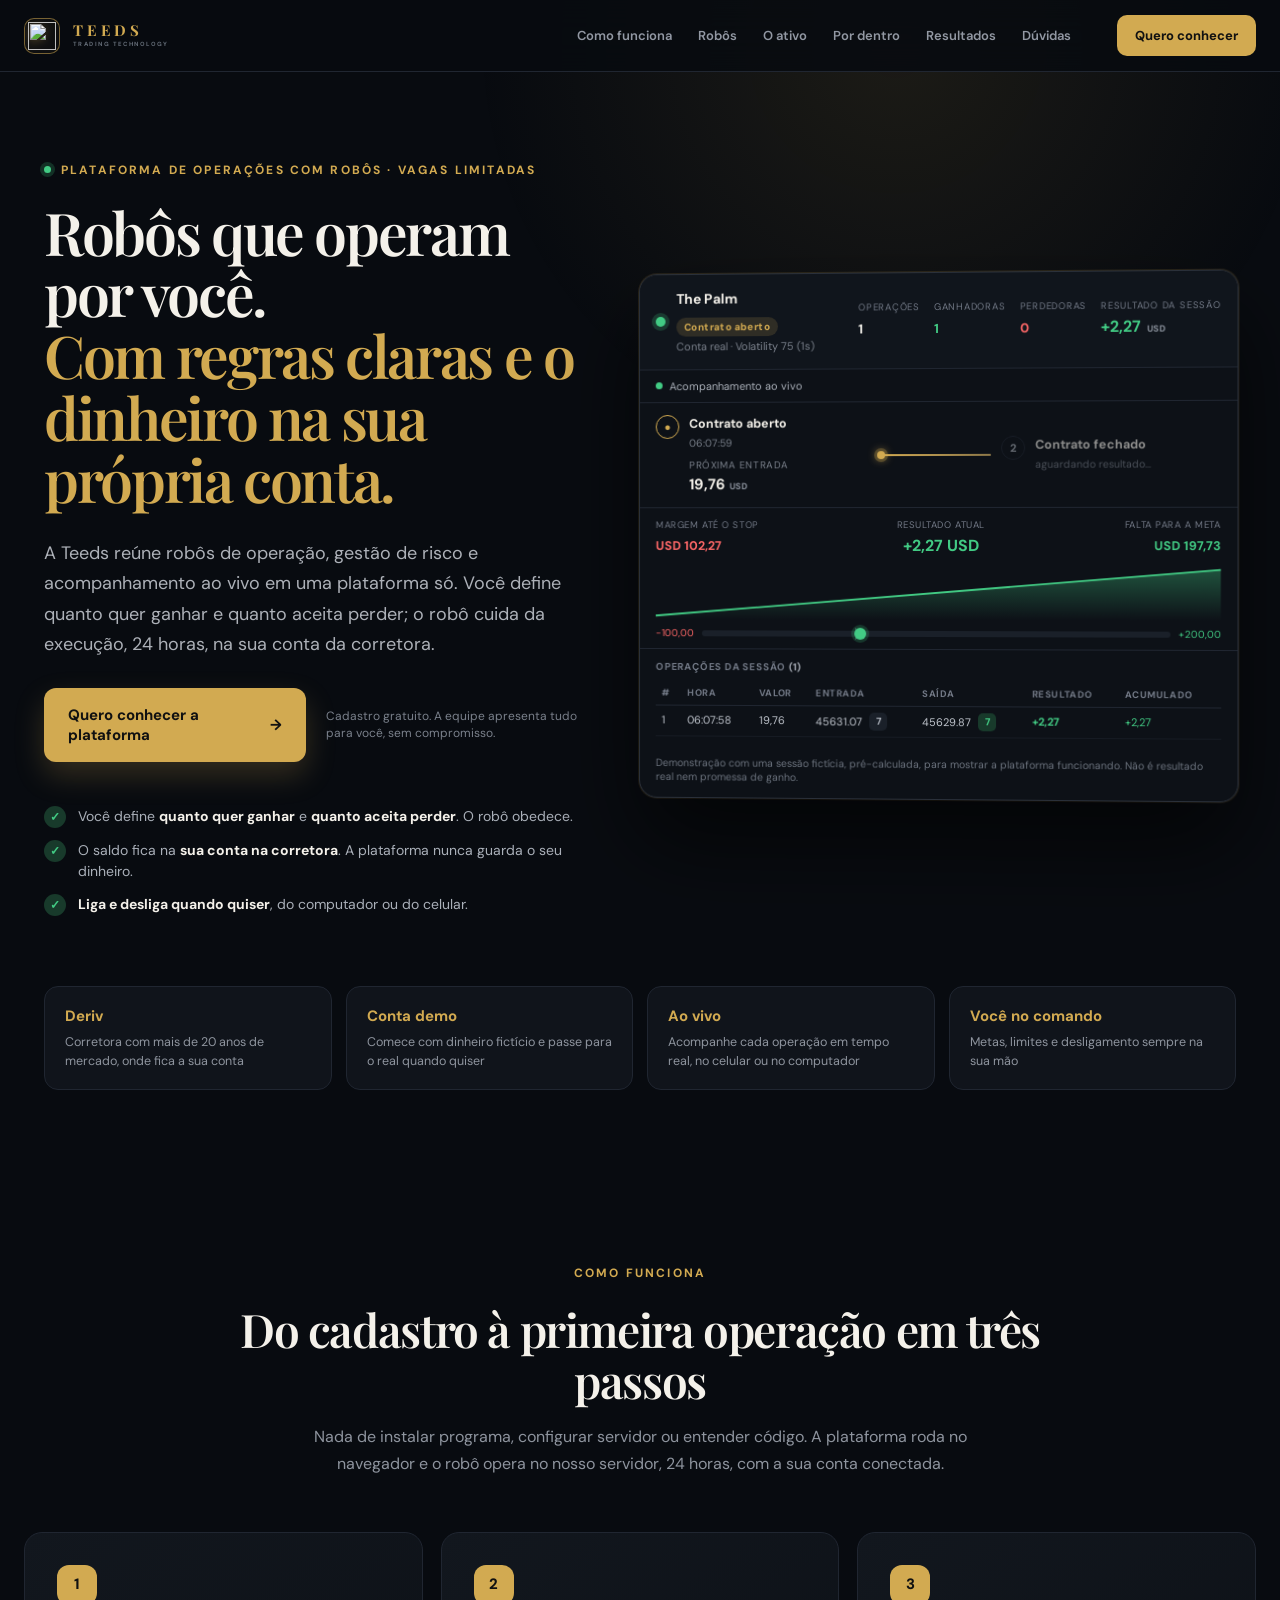
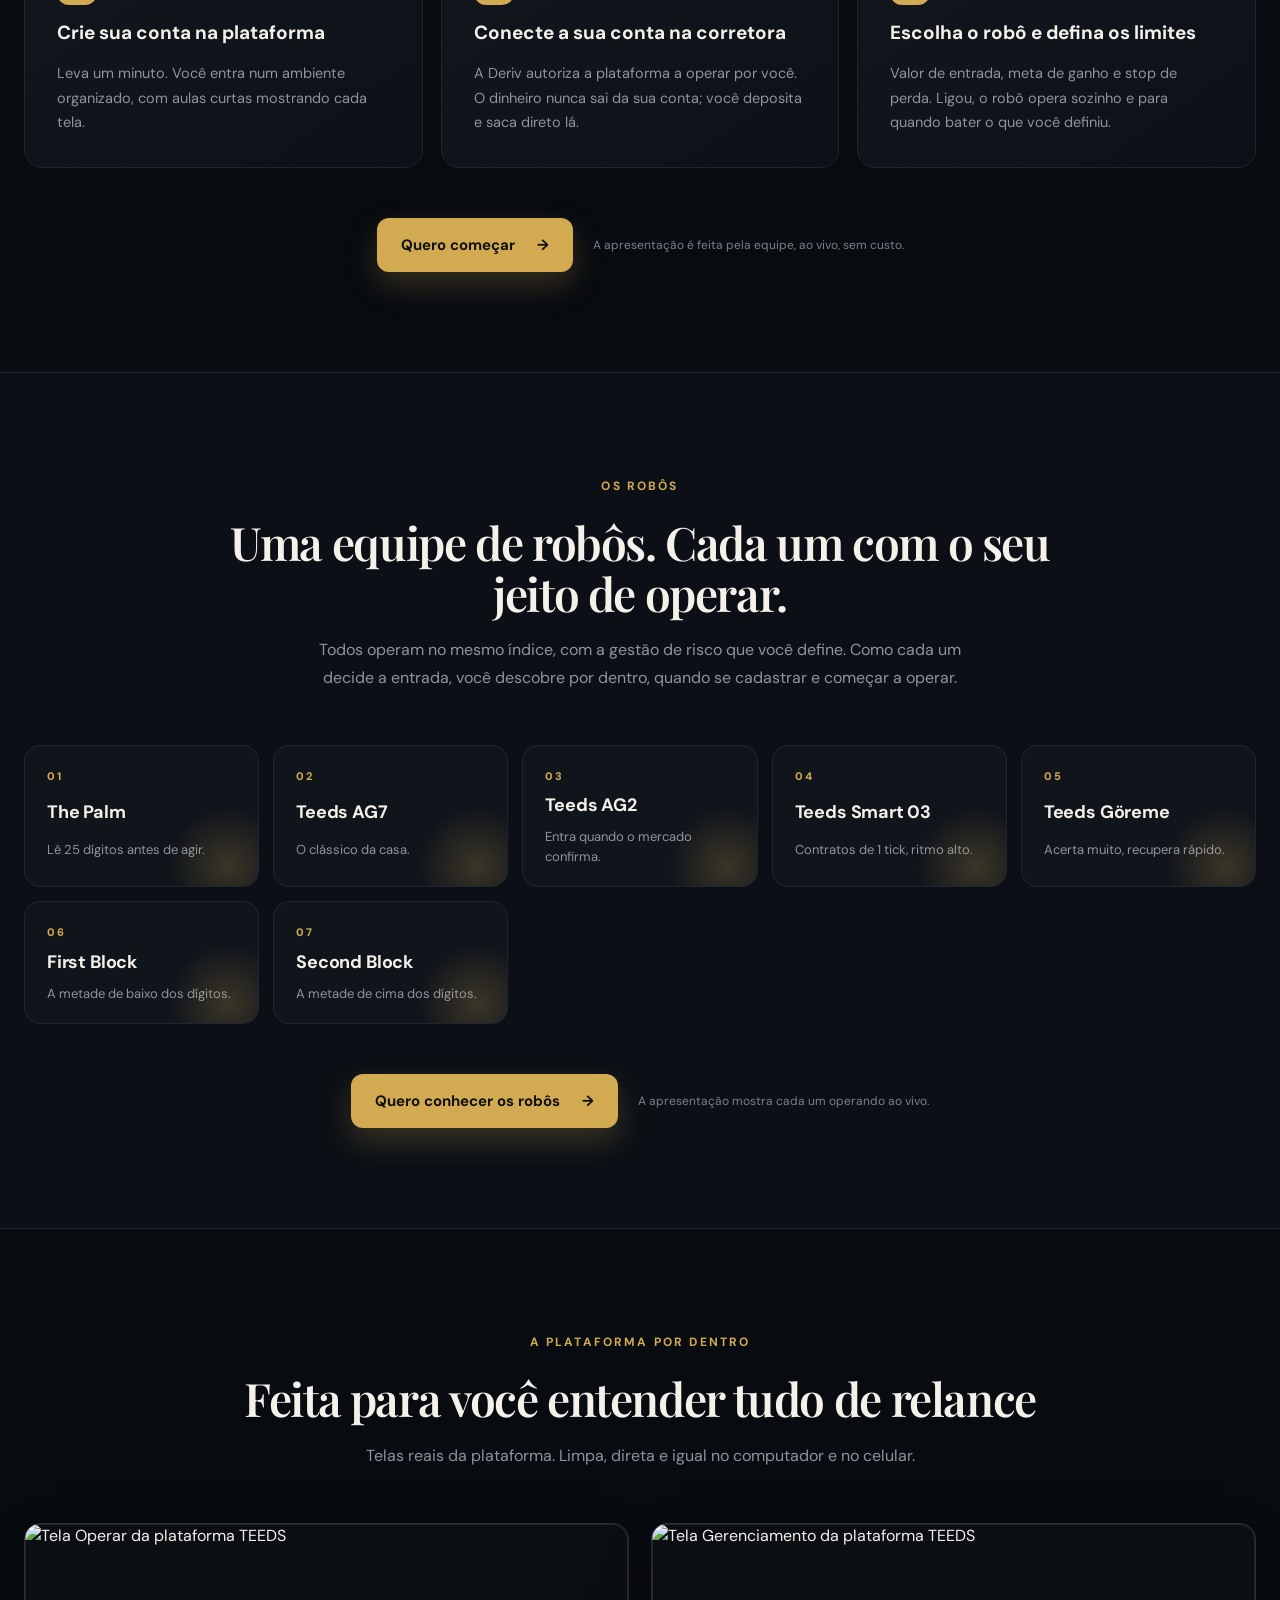
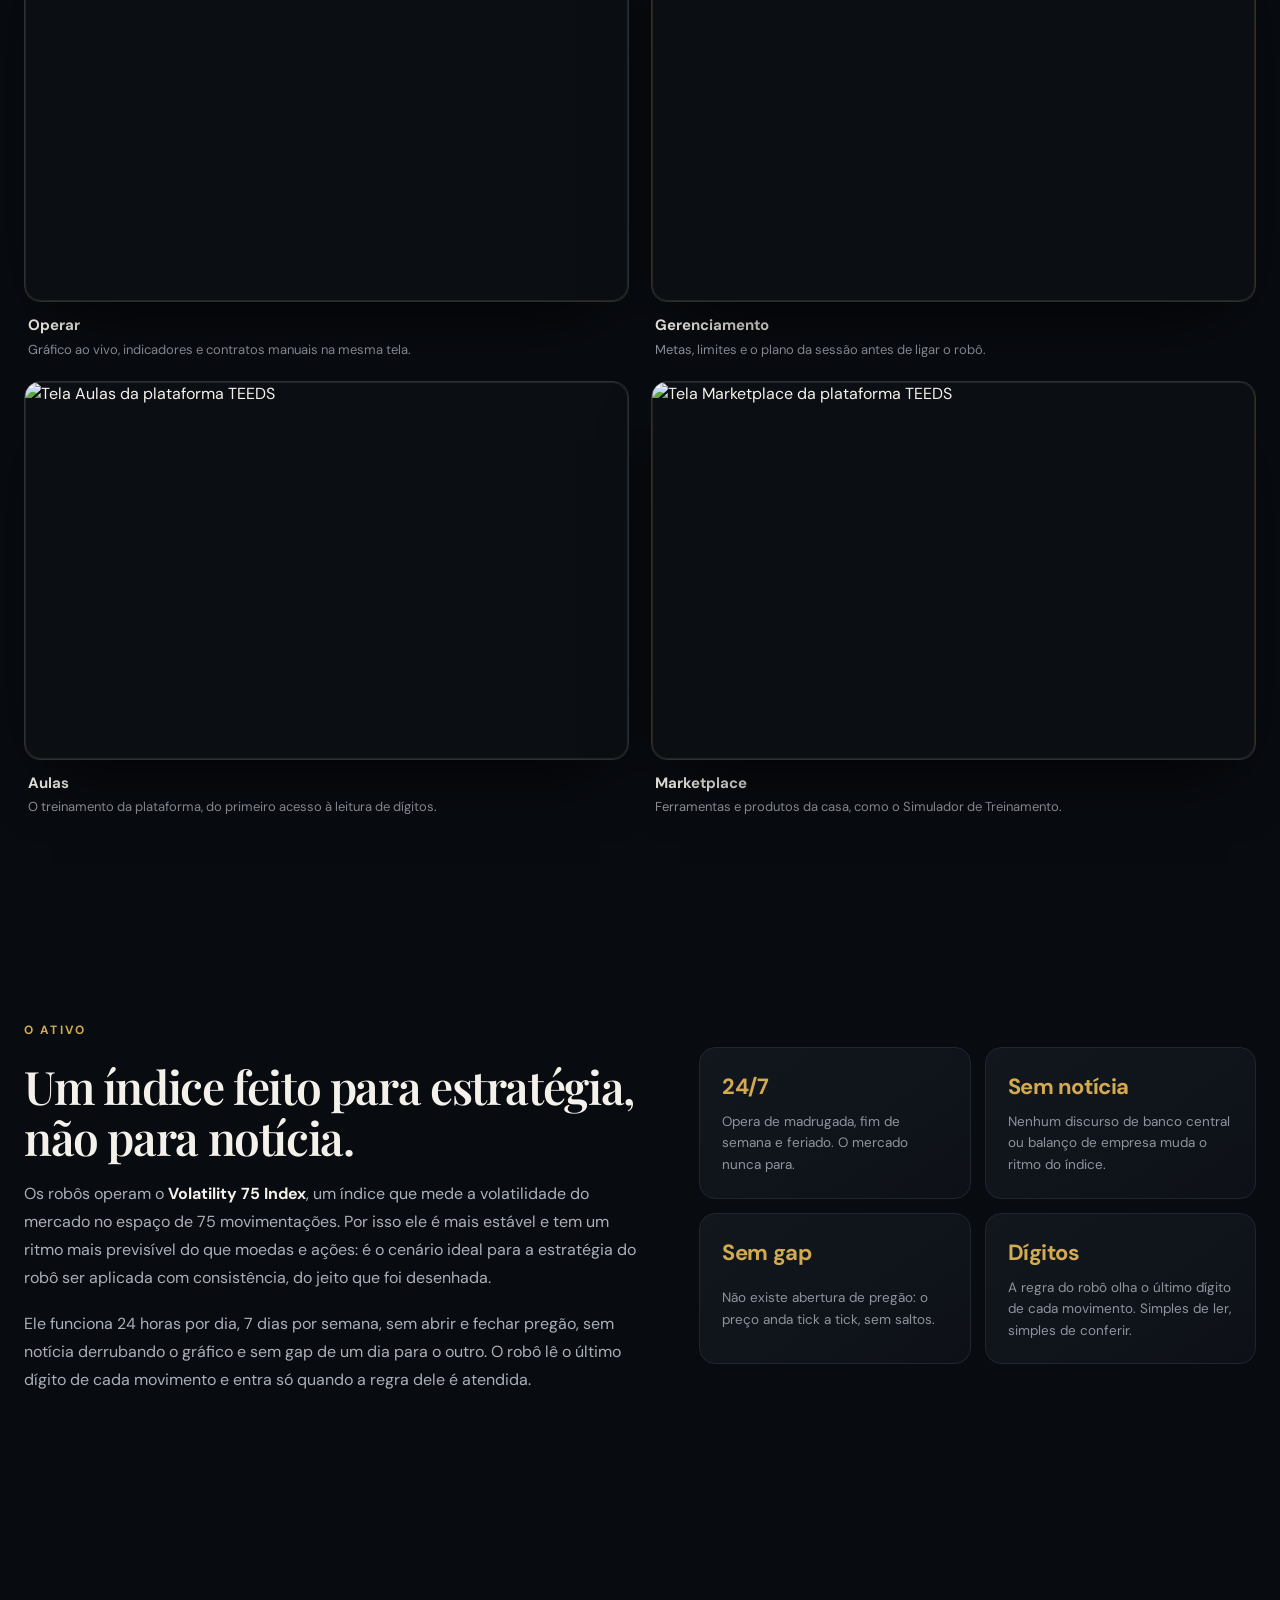
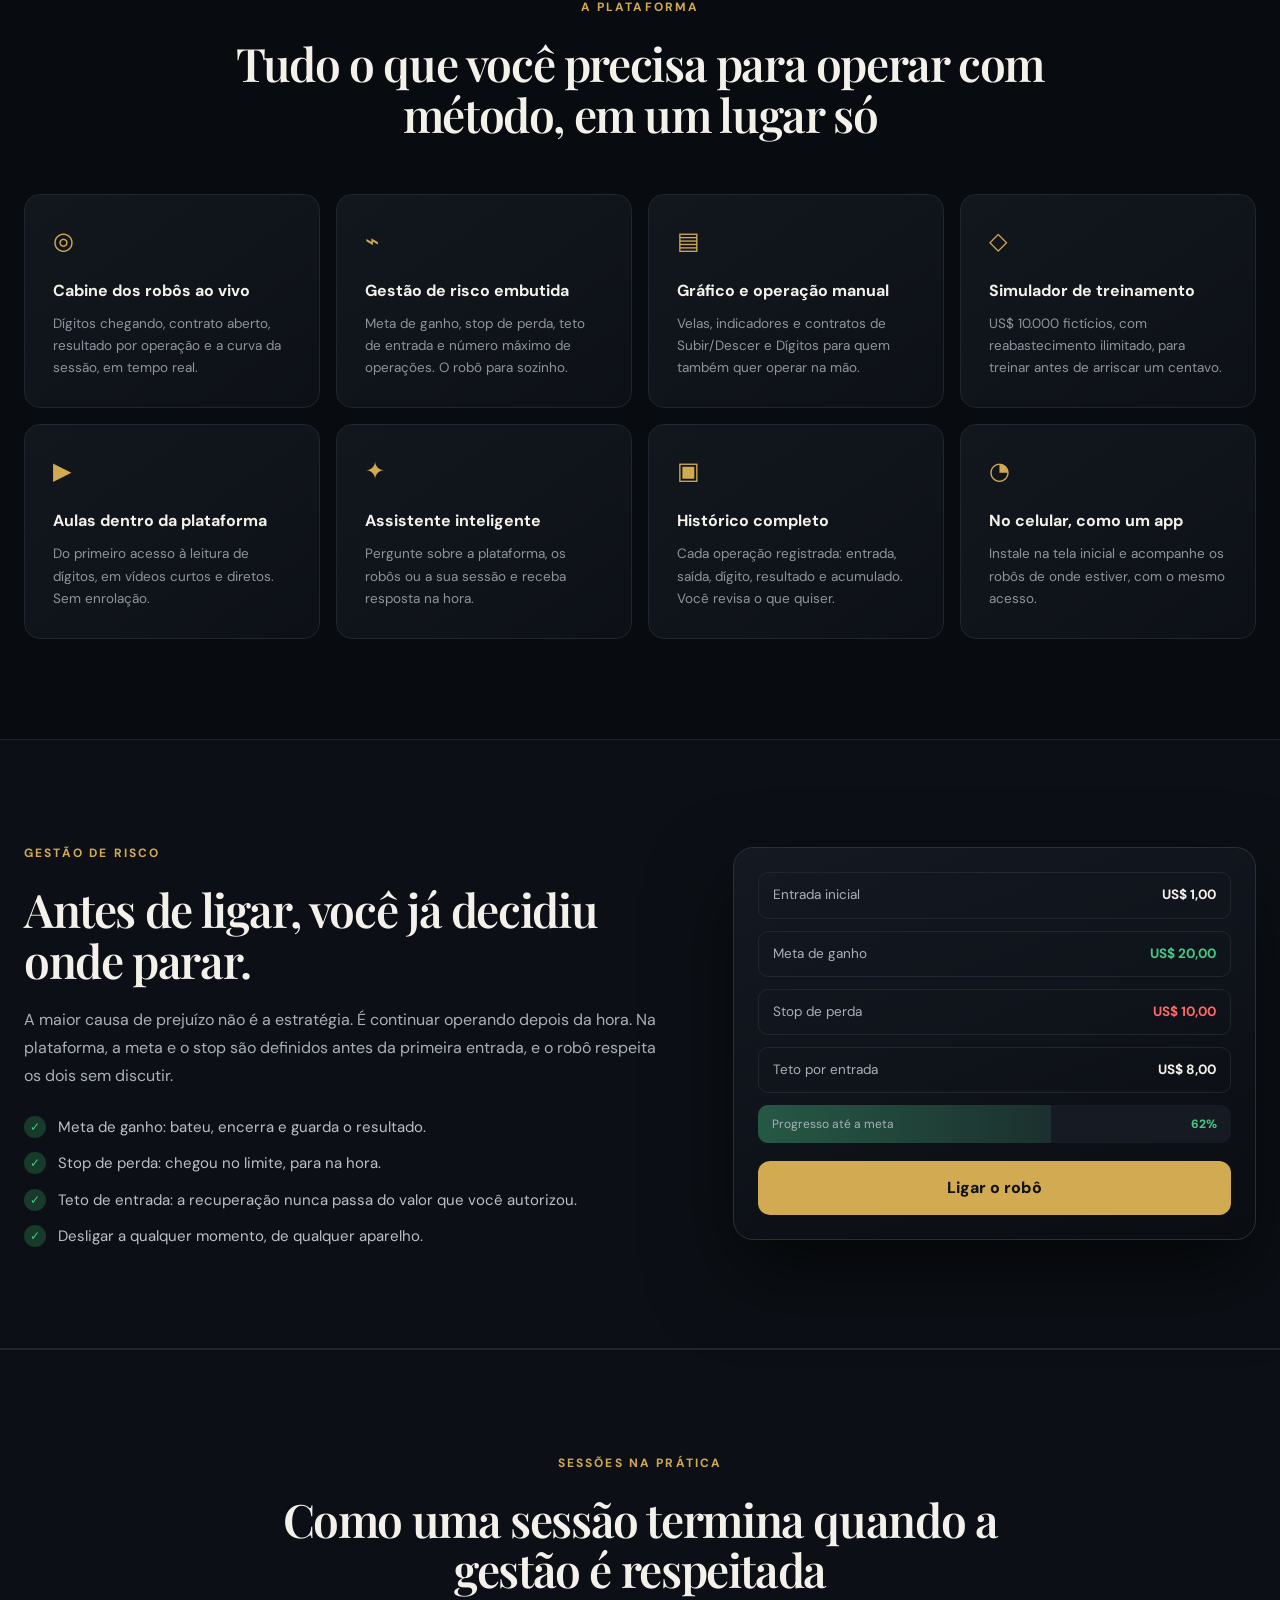
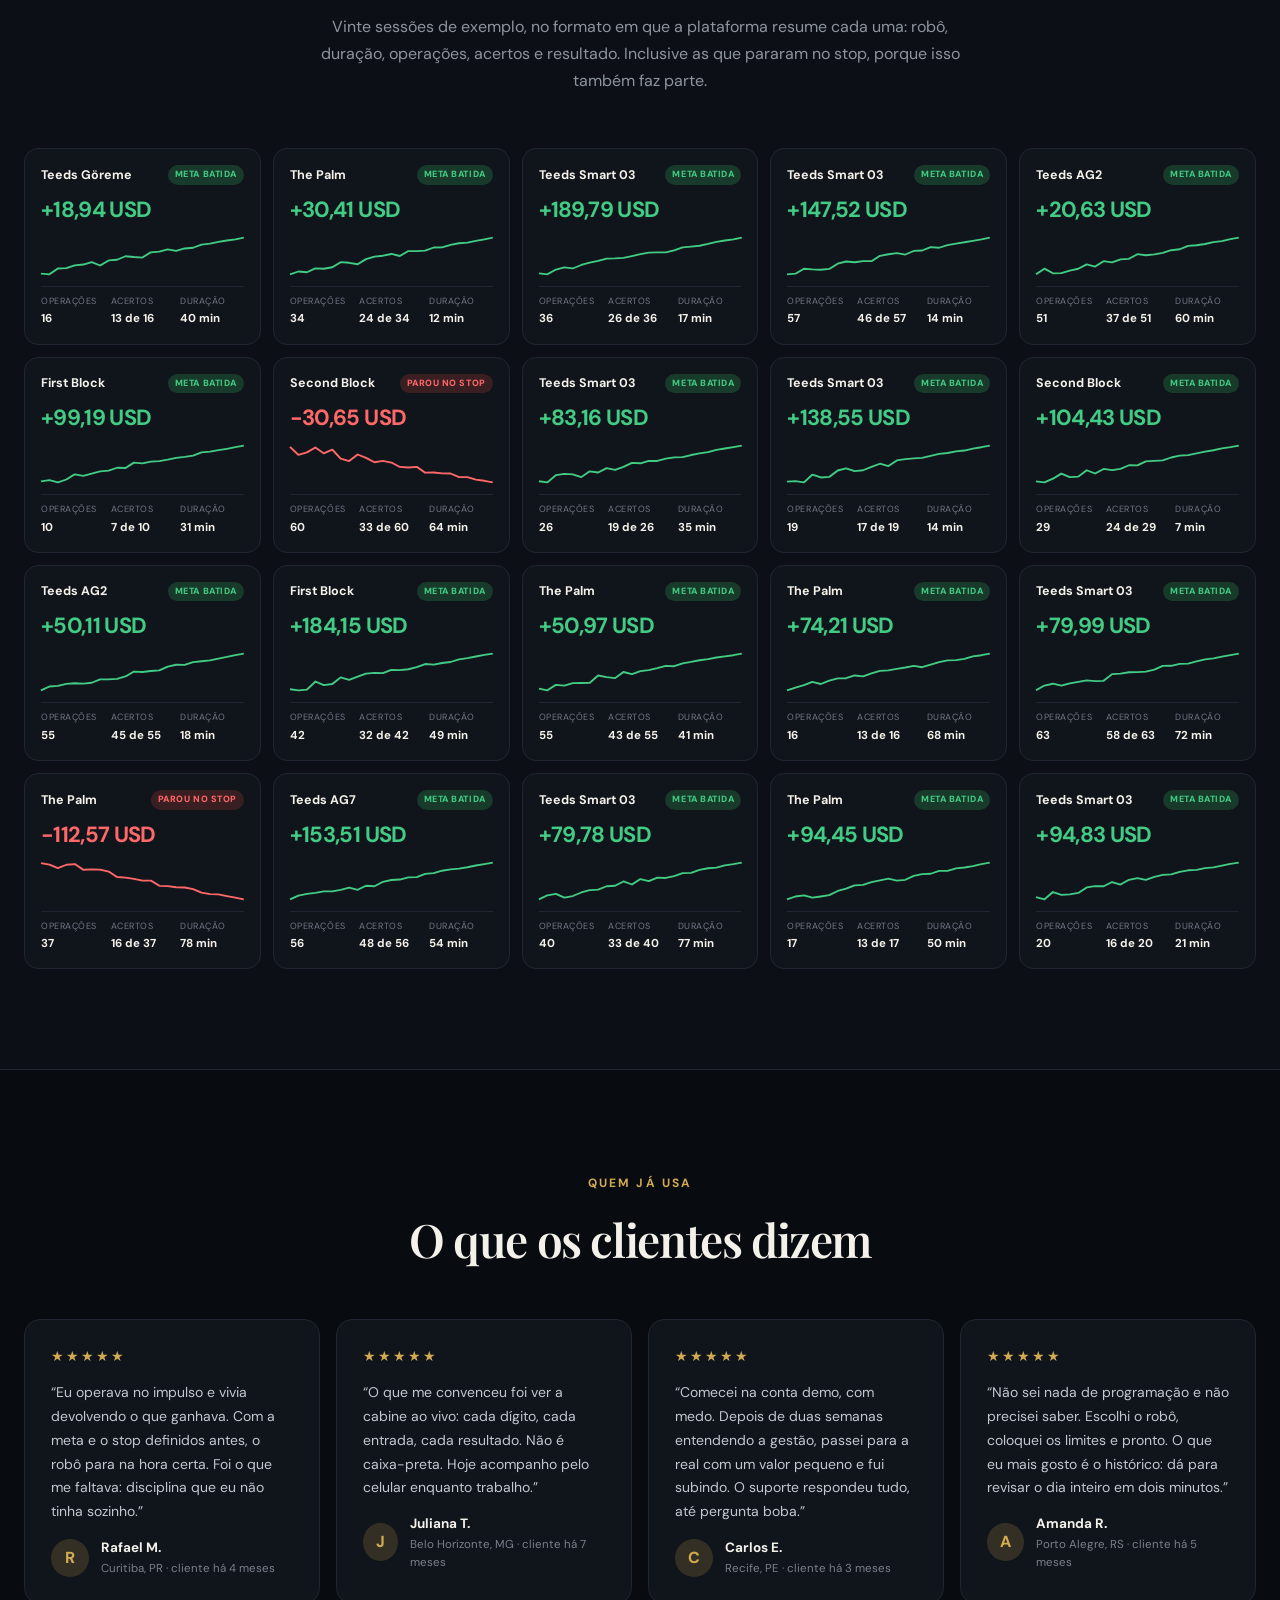
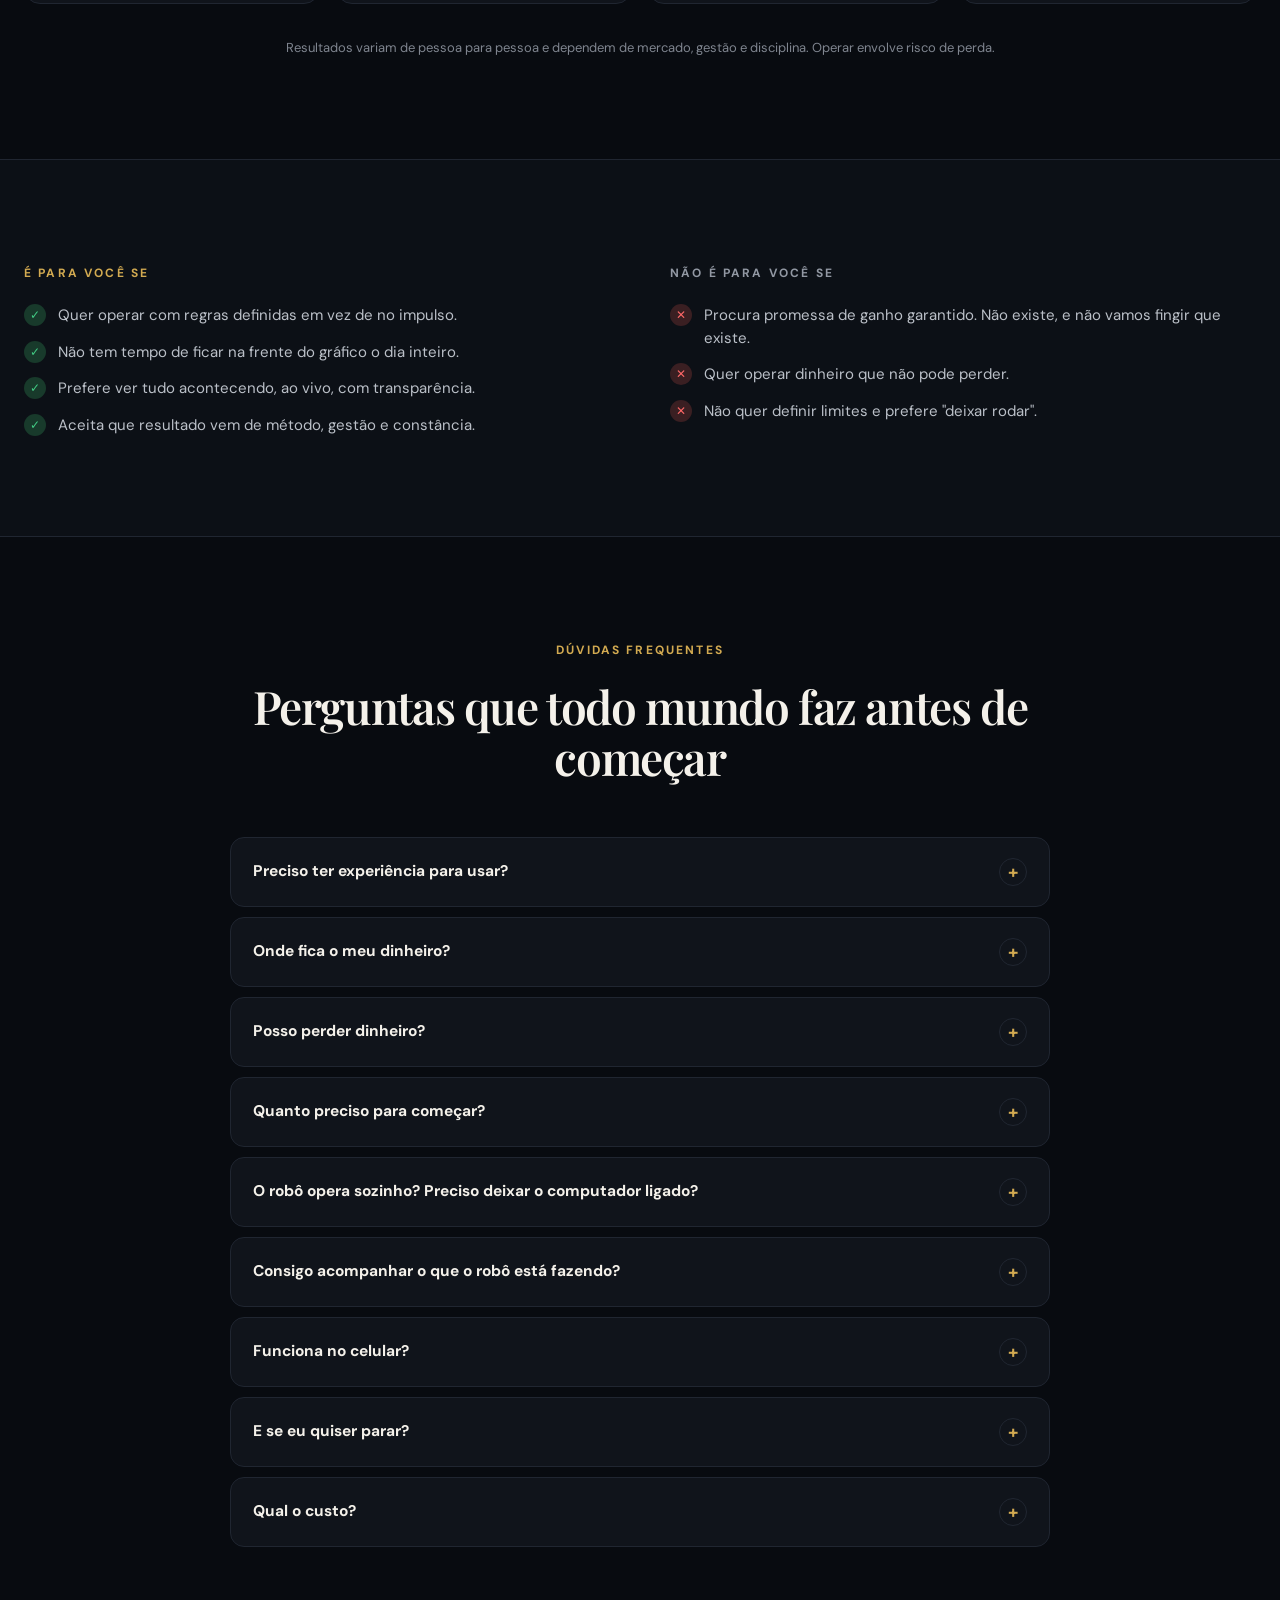
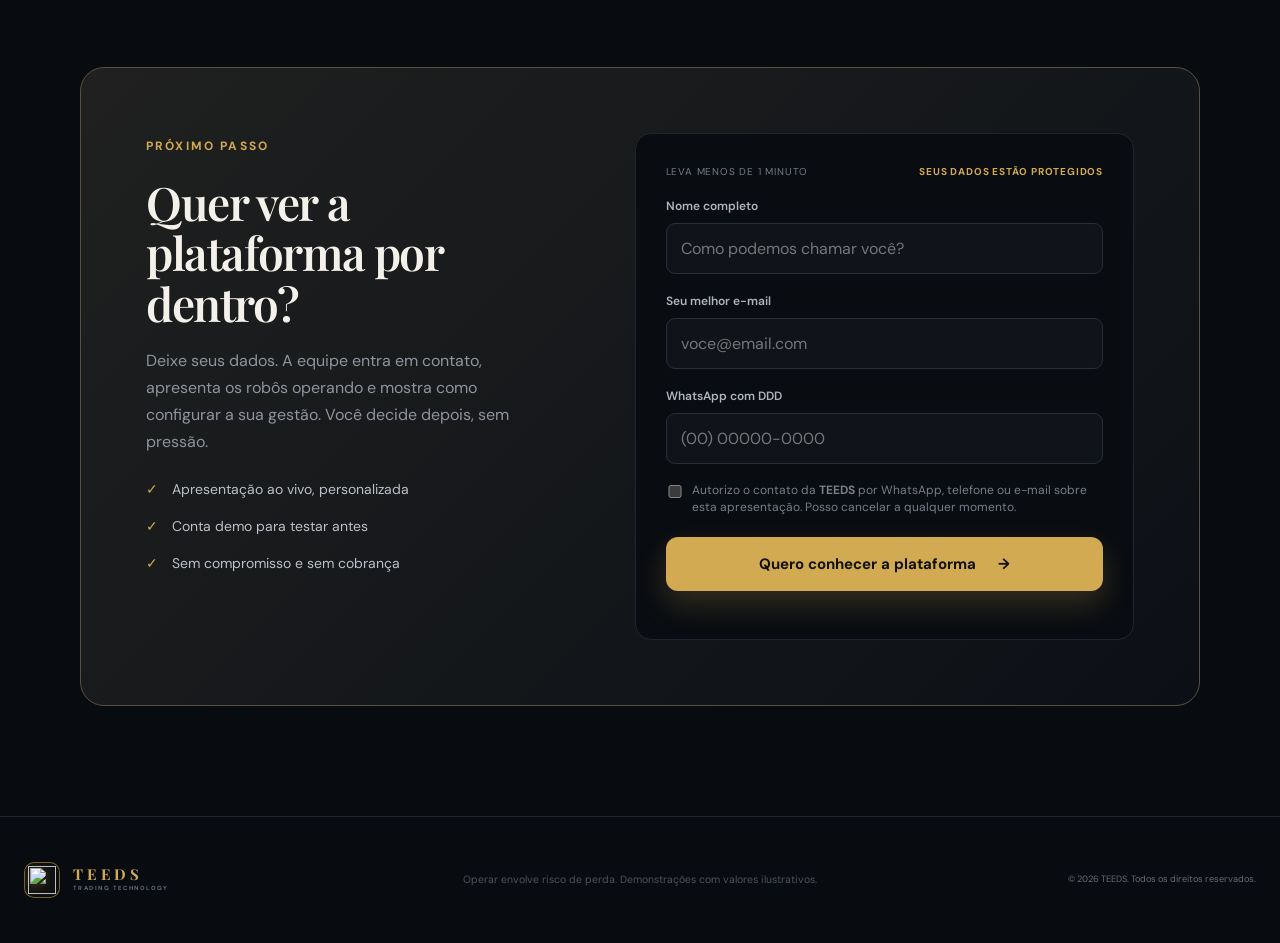
==== cadastro/index.html @ 0239c548 "OMNI: 2026-09-15 14:13" ====
<!doctype html>
<html lang="pt-BR">
<head>
  <meta charset="UTF-8" />
  <meta name="viewport" content="width=device-width, initial-scale=1.0, viewport-fit=cover" />
  <meta name="description" content="Robôs de operação, gestão de risco e acompanhamento ao vivo em uma plataforma só. O dinheiro fica na sua própria conta na corretora." />
  <meta name="theme-color" content="#080b10" />
  <link rel="icon" data-favicon-ico sizes="48x48" />
  <link rel="icon" type="image/png" sizes="32x32" data-favicon="32" />
  <link rel="icon" type="image/png" sizes="64x64" data-favicon="64" />
  <link rel="icon" type="image/png" sizes="128x128" data-favicon="128" />
  <link rel="apple-touch-icon" sizes="180x180" data-apple-icon />
  <title>Conheça a plataforma</title>
  <link rel="preconnect" href="https://fonts.googleapis.com">
  <link rel="preconnect" href="https://fonts.gstatic.com" crossorigin>
  <link href="https://fonts.googleapis.com/css2?family=DM+Sans:wght@400;500;600;700;800&family=Playfair+Display:wght@600;700&display=swap" rel="stylesheet">
  <style>:root{--cor:#d2aa51;--cor-escura:#8c6926;--fundo:#080b10;--fundo2:#0c1016;--cartao:#10141b;--linha:#202631;--texto:#f4f1ea;--muted:#9298a3;--verde:#42cb84;--vermelho:#ff6868;--sat:env(safe-area-inset-top,0px);--sab:env(safe-area-inset-bottom,0px);font-family:"DM Sans",sans-serif;color-scheme:dark;scroll-behavior:smooth}
*{box-sizing:border-box}
html{-webkit-text-size-adjust:100%}
body{margin:0;background:var(--fundo);color:var(--texto);overflow-x:hidden;line-height:1.5}
body:before{content:"";position:fixed;inset:0;z-index:-1;background:radial-gradient(circle at 70% 5%,color-mix(in srgb,var(--cor) 10%,transparent),transparent 34%);pointer-events:none}
img{max-width:100%}
a{color:inherit}
h1,h2,h3{margin:0}

/* ------------------------------------------------------------- topo */
.topo{position:sticky;top:0;z-index:20;height:calc(72px + var(--sat));padding:var(--sat) max(24px,calc((100vw - 1240px)/2)) 0;display:flex;align-items:center;justify-content:space-between;gap:20px;border-bottom:1px solid var(--linha);background:#080b10d9;backdrop-filter:blur(16px)}
.marca{display:flex;align-items:center;gap:13px;color:var(--texto);text-decoration:none;letter-spacing:.28em}
.simbolo{width:36px;height:36px;display:grid;place-items:center;overflow:hidden;padding:5px;border:1px solid color-mix(in srgb,var(--cor) 55%,transparent);border-radius:10px;color:var(--cor);background:color-mix(in srgb,var(--cor) 9%,transparent)}
.simbolo img{display:block;width:100%;height:100%;object-fit:contain}
.assinatura{display:grid;gap:2px}.assinatura strong{font-size:15px;line-height:1;letter-spacing:.25em}.assinatura small{font-size:6px;font-weight:700;letter-spacing:.24em;color:#656d78}
[data-marca=teeds] .marca strong{font-family:"Playfair Display",serif;color:var(--cor)}
[data-marca=teeds] .simbolo{padding:3px;background:#090b0f}[data-marca=teeds] .simbolo img{filter:drop-shadow(0 2px 5px #d2aa5155)}
[data-marca=omni] .marca strong{font-family:"DM Sans",sans-serif;font-weight:700;color:#dce6f2}[data-marca=omni] .simbolo{padding:7px;border-radius:50%;background:#edf4fb}[data-marca=omni] .simbolo img{filter:saturate(.82)}
[data-marca=omni] body:before{background:radial-gradient(circle at 70% 5%,#315f9940,transparent 34%)}
.topo-nav{display:flex;gap:26px;margin-left:auto;margin-right:26px}.topo-nav a{color:var(--muted);text-decoration:none;font-size:13px;font-weight:600}.topo-nav a:hover{color:var(--texto)}
.topo-acao{color:#111;text-decoration:none;background:var(--cor);padding:11px 18px;border-radius:10px;font-size:13px;font-weight:700;white-space:nowrap}

/* ------------------------------------------------------------- tipos */
.sobretitulo{display:inline-flex;align-items:center;gap:10px;color:var(--cor);font-size:12px;font-weight:700;letter-spacing:.18em;text-transform:uppercase;margin-bottom:22px}
.sobretitulo i{width:7px;height:7px;border-radius:50%;background:var(--verde);box-shadow:0 0 0 4px #42cb8433}
.sobretitulo.cinza{color:var(--muted)}
.botao{border:0;border-radius:12px;background:var(--cor);color:#111;padding:17px 24px;font:700 15px "DM Sans";text-decoration:none;display:inline-flex;justify-content:center;align-items:center;gap:22px;box-shadow:0 13px 30px color-mix(in srgb,var(--cor) 22%,transparent);cursor:pointer;transition:transform .15s,box-shadow .15s}
.botao:hover{transform:translateY(-1px);box-shadow:0 18px 36px color-mix(in srgb,var(--cor) 30%,transparent)}
.nota{max-width:760px;margin:34px auto 0;text-align:center;color:#7f858f;font-size:13px;line-height:1.6}

/* -------------------------------------------------------------- hero */
.hero{max-width:1240px;margin:auto;padding:84px 24px 70px;display:grid;grid-template-columns:.95fr 1.05fr;align-items:center;gap:50px;position:relative}
.brilho{position:absolute;inset:0;z-index:-1;pointer-events:none}
.hero h1{font:600 clamp(40px,4.6vw,66px)/1.05 "Playfair Display",serif;letter-spacing:-.04em}
.hero h1 em{color:var(--cor);font-style:normal}
[data-marca=omni] .hero h1,[data-marca=omni] h2{font-family:"DM Sans",sans-serif!important;font-weight:800!important;letter-spacing:-.045em!important}
.hero-texto>p{font-size:18px;line-height:1.7;color:#adb1b8;max-width:590px;margin:28px 0}
.hero-acoes{display:flex;align-items:center;gap:20px}.hero-acoes small{color:#7a808b;font-size:12px;line-height:1.45;max-width:260px}
.provas{list-style:none;margin:44px 0 0;padding:0;display:grid;gap:12px}
.provas li{display:flex;gap:12px;align-items:flex-start;color:#aab0b9;font-size:14px;line-height:1.5}
.provas li b{flex-shrink:0;width:22px;height:22px;display:grid;place-items:center;border-radius:50%;background:#183a2b;color:var(--verde);font-size:12px}
.provas strong{color:var(--texto)}

/* --------------------------------------- a cabine (layout da plataforma) */
.tv{position:relative;border:1px solid #2a303a;border-radius:18px;background:#0d1117;box-shadow:0 45px 90px #000a,0 0 0 1px color-mix(in srgb,var(--cor) 16%,transparent);overflow:hidden;font-size:12px;transform:perspective(1400px) rotateY(-2.5deg)}
[data-marca=omni] .tv{background:#0b1320;border-color:#26384d}
.tv .up{color:var(--verde)}.tv .down{color:var(--vermelho)}
.tv-topo{display:flex;align-items:center;justify-content:space-between;gap:16px;padding:14px 16px;border-bottom:1px solid var(--linha);background:#10151c}
[data-marca=omni] .tv-topo{background:#0f1a29}
.tv-quem{display:flex;align-items:center;gap:11px;min-width:0}
.tv-farol{flex-shrink:0;width:10px;height:10px;border-radius:50%;background:var(--verde);box-shadow:0 0 0 4px #42cb8433;animation:pulsa 1.6s ease-in-out infinite}
@keyframes pulsa{50%{box-shadow:0 0 0 7px #42cb8411}}
.tv-quem b{display:flex;flex-wrap:wrap;align-items:baseline;gap:8px;font-size:14px}
.tv-fase{padding:2px 8px;border-radius:99px;background:color-mix(in srgb,var(--cor) 16%,transparent);color:var(--cor);font-size:10px;font-weight:800;letter-spacing:.04em;white-space:nowrap}
.tv-onde{display:block;margin-top:2px;color:#7a808b;font-size:11px}
.tv-resumo{display:flex;gap:14px}.tv-resumo span{display:grid;gap:2px;min-width:58px}.tv-resumo i{font-style:normal;color:#727986;font-size:9.5px;text-transform:uppercase;letter-spacing:.08em;white-space:nowrap}.tv-resumo b{font-size:13px;font-weight:700;font-variant-numeric:tabular-nums}
.tv-resumo .tv-res b{font-size:16px}.tv-resumo b small{font-size:9px;color:#8b929d;margin-left:2px}
.tv-abas{display:flex;align-items:center;justify-content:space-between;gap:10px;padding:8px 16px;border-bottom:1px solid var(--linha);color:#aab0b9;font-size:11px}
.tv-abas span{display:flex;align-items:center;gap:7px}.tv-abas span i{width:7px;height:7px;border-radius:50%;background:var(--verde)}.tv-abas small{color:#7a808b;font-size:10.5px}
.tv-fluxo{display:grid;grid-template-columns:1fr auto 1fr;align-items:center;gap:10px;padding:12px 16px;border-bottom:1px solid var(--linha)}
.tv-etapa{display:flex;gap:10px;align-items:flex-start;opacity:.55}.tv-etapa.ativa{opacity:1}
.tv-etapa>i{flex-shrink:0;width:24px;height:24px;display:grid;place-items:center;border-radius:50%;border:1px solid var(--linha);color:#aab0b9;font-style:normal;font-size:11px;font-weight:800}
.tv-etapa.ativa>i{border-color:var(--cor);color:var(--cor)}.tv-etapa.concluida>i{background:#183a2b;border-color:transparent;color:var(--verde)}
.tv-etapa span{display:grid;gap:2px}.tv-etapa b{font-size:12.5px}.tv-etapa small{color:#7a808b;font-size:10.5px}
.tv-etapa em{margin-top:4px;font-style:normal;color:#7a808b;font-size:10px;text-transform:uppercase;letter-spacing:.06em;display:grid;gap:1px}.tv-etapa em strong{color:var(--texto);font-size:15px;letter-spacing:0;text-transform:none;font-variant-numeric:tabular-nums}.tv-etapa em strong i{font-style:normal;font-size:9px;color:#8b929d}
/* A linha entre as etapas: um trilho discreto; com contrato aberto, um ponto de luz viaja da compra ao fechamento; fechado, a linha acende em verde. */
.tv-linha{position:relative;width:110px;height:14px;display:flex;align-items:center}
.tv-linha i{position:absolute;left:0;right:0;top:6px;height:2px;border-radius:2px;background:linear-gradient(90deg,#2a323d,#232a34 50%,#2a323d);transition:background .4s}
.tv-linha span{position:absolute;top:3px;left:0;width:8px;height:8px;border-radius:50%;background:var(--cor);box-shadow:0 0 10px var(--cor),0 0 0 3px color-mix(in srgb,var(--cor) 25%,transparent);opacity:0;transform:translateX(-4px)}
.tv-fluxo.aberto .tv-linha i{background:linear-gradient(90deg,var(--cor),color-mix(in srgb,var(--cor) 25%,#232a34));background-size:200% 100%;animation:trilho 1.2s linear infinite}
.tv-fluxo.aberto .tv-linha span{opacity:1;animation:viaja 1.2s cubic-bezier(.4,0,.6,1) infinite}
.tv-fluxo.fechado .tv-linha i{background:linear-gradient(90deg,var(--cor),var(--verde))}
.tv-fluxo.fechado .tv-linha span{opacity:1;left:100%;transform:translateX(-4px);background:var(--verde);box-shadow:0 0 10px var(--verde),0 0 0 3px #42cb8440;animation:pousa .5s ease-out}
@keyframes viaja{0%{left:0;opacity:0}12%{opacity:1}88%{opacity:1}100%{left:100%;opacity:0}}
@keyframes trilho{from{background-position:0 0}to{background-position:-200% 0}}
@keyframes pousa{from{transform:translateX(-4px) scale(2);opacity:.2}to{transform:translateX(-4px) scale(1);opacity:1}}
@media(prefers-reduced-motion:reduce){.tv-fluxo.aberto .tv-linha span,.tv-fluxo.aberto .tv-linha i{animation:none}.tv-fluxo.aberto .tv-linha span{left:50%}}
.tv-fita-bloco{padding:10px 16px;border-bottom:1px solid var(--linha)}
.tv-rot{display:block;margin-bottom:8px;color:#727986;font-size:10px;font-weight:700;letter-spacing:.08em;text-transform:uppercase}
.tv-rot em{font-style:normal;color:#aab0b9;text-transform:none;letter-spacing:0}
.tv-fita{display:flex;gap:4px;min-height:26px}.tv-d{flex:1;height:26px;display:grid;place-items:center;border-radius:6px;background:#161b23;color:#8b929d;font-size:12px;font-weight:700;font-variant-numeric:tabular-nums}
.tv-d.up{background:#183a2b;color:var(--verde)}.tv-d.down{background:#2a1b1f;color:#c98a8a}.tv-d.agora{outline:2px solid var(--texto);outline-offset:-2px;color:var(--texto)}
.tv-sessao{padding:10px 16px 8px;border-bottom:1px solid var(--linha)}
.tv-meta{display:flex;justify-content:space-between;gap:10px;margin-bottom:6px}.tv-meta span{display:grid;gap:2px}.tv-meta span.atual{text-align:center}.tv-meta span:last-child{text-align:right}.tv-meta i{font-style:normal;color:#727986;font-size:9.5px;text-transform:uppercase;letter-spacing:.06em}.tv-meta b{font-size:12.5px;font-variant-numeric:tabular-nums}.tv-meta .atual b{font-size:16px}
.tv-curva{width:100%;height:56px;display:block;overflow:visible}.tv-curva .linha{fill:none;stroke:var(--verde);stroke-width:2;stroke-linejoin:round}.tv-curva .area{fill:url(#g)}
.tv-trilho{display:flex;align-items:center;gap:8px;margin-top:6px;font-size:10px;font-variant-numeric:tabular-nums}.tv-barra{position:relative;flex:1;height:6px;border-radius:3px;background:#1a2029}.tv-barra u{position:absolute;left:33%;top:-3px;width:1px;height:12px;background:#3a414c}.tv-barra i{position:absolute;top:-3px;width:12px;height:12px;border-radius:50%;background:var(--verde);transform:translateX(-50%);transition:left .5s ease;box-shadow:0 0 0 3px #42cb8433}.tv-barra i.down{background:var(--vermelho);box-shadow:0 0 0 3px #ff686833}
.tv-ops{padding:10px 16px 12px}
.tv-rolo{max-height:176px;overflow:hidden}
.tv-tabela{width:100%;border-collapse:collapse;font-size:11px;font-variant-numeric:tabular-nums}.tv-tabela th{padding:4px 6px;text-align:left;color:#727986;font-size:9.5px;font-weight:700;letter-spacing:.06em;text-transform:uppercase;border-bottom:1px solid var(--linha)}.tv-tabela td{padding:6px;border-bottom:1px solid #161b23;color:#c3c8d0;white-space:nowrap}
.tv-tabela tr:first-child td{animation:entra .35s ease-out}.tv-tabela .forte{font-weight:800}
.tv-tabela .chip{display:inline-grid;place-items:center;min-width:18px;height:18px;margin-left:4px;padding:0 4px;border-radius:5px;background:#1a2029;color:#aab0b9;font-size:10px;font-weight:800}.tv-tabela .chip.up{background:#183a2b;color:var(--verde)}.tv-tabela .chip.down{background:#2a1b1f;color:#e08a8a}
@keyframes entra{from{opacity:0;transform:translateY(-4px)}}
.cabine-aviso{margin:0;padding:8px 16px 12px;color:#6b727d;font-size:10.5px;line-height:1.4}

/* -------------------------------------------------------------- faixa */
.faixa{max-width:1240px;margin:0 auto;padding:0 24px 70px;display:grid;grid-template-columns:repeat(4,1fr);gap:14px}
.faixa div{padding:18px 20px;border:1px solid var(--linha);border-radius:14px;background:var(--cartao);display:grid;gap:6px}
.faixa b{color:var(--cor);font-size:15px}.faixa span{color:#8e949e;font-size:12.5px;line-height:1.5}

/* ------------------------------------------------------------- blocos */
.bloco{padding:100px max(24px,calc((100vw - 1240px)/2))}
.bloco.escuro{background:var(--fundo2);border-block:1px solid var(--linha)}
[data-marca=omni] .bloco.escuro{background:#0a111b}
.bloco-cab{max-width:820px;margin:0 auto 54px;text-align:center}
.bloco-cab h2,.gestao h2,.cadastro h2{font:600 clamp(32px,3.6vw,50px)/1.1 "Playfair Display",serif;letter-spacing:-.03em}
.bloco-cab p{color:#8e949e;font-size:16px;line-height:1.7;margin:18px auto 0;max-width:680px}
.cta-linha{display:flex;align-items:center;justify-content:center;gap:20px;margin-top:50px;flex-wrap:wrap}.cta-linha small{color:#7a808b;font-size:12px}

/* passos */
.passos{list-style:none;margin:0 auto;padding:0;max-width:1240px;display:grid;grid-template-columns:repeat(3,1fr);gap:18px;counter-reset:passo}
.passos li{padding:32px;border:1px solid var(--linha);border-radius:18px;background:linear-gradient(145deg,#12171e,#0d1117);display:grid;gap:14px;align-content:start}
.passos li i{width:40px;height:40px;display:grid;place-items:center;border-radius:12px;color:#111;background:var(--cor);font-style:normal;font-weight:800;font-size:15px}
.passos h3{font-size:19px}.passos p{margin:0;color:#8e949e;line-height:1.7;font-size:14.5px}

/* robôs (só nome e frase) */
.robos{max-width:1240px;margin:0 auto;display:grid;grid-template-columns:repeat(auto-fit,minmax(220px,1fr));gap:14px}
.robo{position:relative;padding:22px 22px 20px;border:1px solid var(--linha);border-radius:16px;background:var(--cartao);display:grid;gap:8px;overflow:hidden;transition:border-color .2s,transform .2s}
.robo:before{content:"";position:absolute;inset:auto -30px -40px auto;width:120px;height:120px;border-radius:50%;background:radial-gradient(circle,color-mix(in srgb,var(--cor) 22%,transparent),transparent 70%)}
.robo:hover{border-color:color-mix(in srgb,var(--cor) 45%,var(--linha));transform:translateY(-3px)}
.robo i{font-style:normal;color:var(--cor);font-size:11px;font-weight:800;letter-spacing:.18em}
.robo b{font-size:18px;letter-spacing:-.01em}.robo span{color:#8e949e;font-size:13px;line-height:1.5}

/* galeria da plataforma */
.galeria{max-width:1240px;margin:0 auto;display:grid;grid-template-columns:1fr 1fr;gap:22px}
.galeria figure{margin:0;display:grid;gap:12px}
.moldura{position:relative;overflow:hidden;border:1px solid #2a303a;border-radius:16px;background:#0b0e13;box-shadow:0 30px 70px -30px #000}
.moldura:before{content:"";position:absolute;inset:0;z-index:1;pointer-events:none;box-shadow:inset 0 0 0 1px color-mix(in srgb,var(--cor) 14%,transparent);border-radius:16px}
.moldura img{display:block;width:100%;height:auto;aspect-ratio:16/10;object-fit:cover;object-position:top left;transition:transform .5s cubic-bezier(.2,.7,.2,1)}
.galeria figure:hover .moldura img{transform:scale(1.02)}
.galeria figcaption{display:grid;gap:3px;padding:0 4px}.galeria figcaption b{font-size:15px}.galeria figcaption span{color:#8e949e;font-size:13px;line-height:1.5}

/* sessões na prática */
.sessoes{max-width:1240px;margin:0 auto;display:grid;grid-template-columns:repeat(5,1fr);gap:12px}
.sessao{padding:16px;border:1px solid var(--linha);border-radius:14px;background:var(--cartao);display:grid;gap:8px}
.sessao header{display:flex;justify-content:space-between;align-items:center;gap:8px}.sessao header b{font-size:12.5px;white-space:nowrap;overflow:hidden;text-overflow:ellipsis}
.sessao .selo{flex-shrink:0;padding:3px 7px;border-radius:99px;font-size:9px;font-weight:800;letter-spacing:.06em;text-transform:uppercase}
.sessao.meta .selo{color:var(--verde);background:#183a2b}.sessao.stop .selo{color:var(--vermelho);background:#3a1f22}
.sessao .valor{font-size:22px;letter-spacing:-.03em;font-variant-numeric:tabular-nums}.sessao.meta .valor{color:var(--verde)}.sessao.stop .valor{color:var(--vermelho)}
.sessao svg{width:100%;height:44px;display:block;overflow:visible}.sessao svg path{fill:none;stroke:var(--verde);stroke-width:2;stroke-linejoin:round}.sessao.stop svg path{stroke:var(--vermelho)}
/* o footer global da página tem padding largo; o dos cartões zera tudo */
.sessao footer{display:grid;grid-template-columns:repeat(3,1fr);gap:6px;margin:0;padding:8px 0 0;border:0;border-top:1px solid var(--linha);color:inherit;font-size:inherit;text-align:left}
.sessao footer span{display:grid;gap:2px}.sessao footer i{font-style:normal;color:#727986;font-size:9px;text-transform:uppercase;letter-spacing:.06em}.sessao footer b{font-size:11.5px;font-variant-numeric:tabular-nums}

/* o ativo */
.bloco.ativo{display:grid;grid-template-columns:1.05fr .95fr;gap:60px;align-items:center;max-width:none}
.ativo-texto h2{font:600 clamp(32px,3.6vw,50px)/1.1 "Playfair Display",serif;letter-spacing:-.03em}
.ativo-texto p{color:#aab0b9;font-size:16px;line-height:1.75;margin:18px 0 0}.ativo-texto p b{color:var(--texto)}
.ativo-cards{display:grid;grid-template-columns:1fr 1fr;gap:14px}
.ativo-cards div{padding:22px;border:1px solid var(--linha);border-radius:16px;background:linear-gradient(145deg,#12171e,#0d1117);display:grid;gap:8px}
.ativo-cards b{color:var(--cor);font-size:22px;letter-spacing:-.02em}.ativo-cards span{color:#8e949e;font-size:13.5px;line-height:1.6}

/* plataforma */
.grade{max-width:1240px;margin:0 auto;display:grid;grid-template-columns:repeat(4,1fr);gap:16px}
.grade article{padding:28px;border:1px solid var(--linha);border-radius:16px;background:linear-gradient(145deg,#12171e,#0d1117)}
.grade i{font-style:normal;color:var(--cor);font-size:24px}.grade h3{margin:20px 0 10px;font-size:16px}.grade p{margin:0;color:#8e949e;line-height:1.65;font-size:13.5px}

/* gestão */
.gestao{display:grid;grid-template-columns:1.1fr .9fr;gap:70px;align-items:center;max-width:1240px;margin:0 auto;padding-inline:24px}
.bloco.escuro.gestao{max-width:none;padding-inline:max(24px,calc((100vw - 1240px)/2))}
.gestao-texto p{color:#aab0b9;font-size:16px;line-height:1.75;margin:20px 0 26px}
.lista-check,.lista-x{list-style:none;padding:0;margin:0;display:grid;gap:14px}
.lista-check li,.lista-x li{display:flex;gap:12px;color:#bbc0c8;font-size:15px;line-height:1.5}
.lista-check i{flex-shrink:0;width:22px;height:22px;display:grid;place-items:center;border-radius:50%;background:#183a2b;color:var(--verde);font-style:normal;font-size:12px}
.lista-x i{flex-shrink:0;width:22px;height:22px;display:grid;place-items:center;border-radius:50%;background:#3a1f22;color:var(--vermelho);font-style:normal;font-size:12px}
.gestao-painel{border:1px solid #2a303a;border-radius:20px;background:linear-gradient(160deg,#141922,#0a0d12);box-shadow:0 35px 80px #0009;padding:24px;display:grid;gap:12px}
.gp-linha{display:flex;justify-content:space-between;align-items:center;padding:12px 14px;border:1px solid var(--linha);border-radius:10px;font-size:13.5px;color:#aab0b9}.gp-linha b{color:var(--texto);font-variant-numeric:tabular-nums}.gp-linha b.verde{color:var(--verde)}.gp-linha b.vermelho{color:var(--vermelho)}
.gp-barra{position:relative;height:38px;border-radius:10px;background:#161b23;overflow:hidden;display:flex;align-items:center;justify-content:space-between;padding:0 14px;font-size:12px;color:#aab0b9}
.gp-barra i{position:absolute;inset:0;width:var(--p);background:linear-gradient(90deg,color-mix(in srgb,var(--verde) 35%,transparent),color-mix(in srgb,var(--verde) 12%,transparent))}
.gp-barra span,.gp-barra em{position:relative;font-style:normal}.gp-barra em{color:var(--verde);font-weight:800}
.gp-botao{margin-top:6px;padding:15px;border-radius:12px;background:var(--cor);color:#111;text-align:center;font-weight:800}

/* depoimentos */
.depoimentos{max-width:1240px;margin:0 auto;display:grid;grid-template-columns:repeat(4,1fr);gap:16px}
.depoimento{padding:26px;border:1px solid var(--linha);border-radius:16px;background:var(--cartao);display:grid;gap:14px;align-content:start}
.estrelas{color:var(--cor);letter-spacing:2px;font-size:14px}
.depoimento p{margin:0;color:#c3c8d0;font-size:14px;line-height:1.7}
.depoimento footer{display:flex;align-items:center;gap:12px;margin:auto 0 0;padding:0;border:0;color:inherit;font-size:inherit;text-align:left}
.depoimento footer i{width:38px;height:38px;display:grid;place-items:center;border-radius:50%;background:color-mix(in srgb,var(--cor) 18%,transparent);color:var(--cor);font-style:normal;font-weight:800}
.depoimento footer span{display:grid;gap:2px}.depoimento footer b{font-size:13.5px}.depoimento footer small{color:#7a808b;font-size:11.5px}

/* para quem */
.paraquem{display:grid;grid-template-columns:1fr 1fr;gap:60px;max-width:1240px;margin:0 auto}
.bloco.escuro.paraquem{max-width:none;padding-inline:max(24px,calc((100vw - 1240px)/2))}

/* faq */
.faq{max-width:820px;margin:0 auto;display:grid;gap:10px}
.faq details{border:1px solid var(--linha);border-radius:14px;background:var(--cartao);overflow:hidden}
.faq summary{list-style:none;cursor:pointer;display:flex;justify-content:space-between;align-items:center;gap:16px;padding:20px 22px;font-weight:700;font-size:15.5px}
.faq summary::-webkit-details-marker{display:none}
.faq summary i{flex-shrink:0;width:28px;height:28px;display:grid;place-items:center;border-radius:50%;border:1px solid var(--linha);color:var(--cor);font-style:normal;font-size:18px;transition:transform .2s}
.faq details[open] summary i{transform:rotate(45deg)}
.faq details p{margin:0;padding:0 22px 22px;color:#9ea4ad;line-height:1.7;font-size:14.5px}

/* cadastro */
.cadastro{max-width:1120px;margin:20px auto 110px;border:1px solid color-mix(in srgb,var(--cor) 32%,var(--linha));border-radius:24px;background:linear-gradient(135deg,color-mix(in srgb,var(--cor) 8%,#10141b),#0c1016);padding:65px;display:grid;grid-template-columns:.9fr 1.1fr;gap:80px}
[data-marca=omni] .cadastro{background:linear-gradient(135deg,#142337,#0a1019)}
.cadastro-texto>p{color:#8e949e;line-height:1.7;margin:18px 0 12px}
.cadastro-texto ul{list-style:none;padding:12px 0;margin:0;display:grid;gap:16px}.cadastro-texto li{font-size:14px;color:#bbc0c8}.cadastro-texto li i{font-style:normal;color:var(--cor);margin-right:10px}
form{background:#090c11;border:1px solid var(--linha);border-radius:16px;padding:30px;display:grid;gap:18px}
.form-top{display:flex;justify-content:space-between;font-size:10px;color:#747b86;text-transform:uppercase;letter-spacing:.08em}.form-top b{color:var(--cor)}
label{display:grid;gap:8px;font-size:12px;color:#afb4bc;font-weight:600}
input{width:100%;background:#10141a;border:1px solid #292f39;color:var(--texto);border-radius:9px;padding:14px;font:16px "DM Sans";outline:none}
input:focus{border-color:var(--cor);box-shadow:0 0 0 3px color-mix(in srgb,var(--cor) 10%,transparent)}
.consentimento{grid-template-columns:18px 1fr;align-items:start;font-weight:400;line-height:1.45;color:#777e89}.consentimento input{margin:3px 0;accent-color:var(--cor)}
.enviar{width:100%;margin-top:3px}.enviar:disabled{opacity:.6}
.armadilha{position:absolute;left:-9999px}
.mensagem{margin:0;text-align:center;font-size:12px}.mensagem.erro{color:var(--vermelho)}

/* rodapé + cta fixo */
body > footer{padding:45px max(24px,calc((100vw - 1240px)/2)) calc(45px + var(--sab));border-top:1px solid var(--linha);display:grid;grid-template-columns:1fr 2fr 1fr;align-items:center;gap:35px;color:#666d77;font-size:11px}
body > footer p{text-align:center;line-height:1.6;margin:0}body > footer .aviso-legal{color:#4d545e;font-size:10.5px}body > footer small{text-align:right}
.cta-fixo{position:fixed;left:16px;right:16px;bottom:calc(14px + var(--sab));z-index:30;display:none;justify-content:center;align-items:center;gap:14px;padding:16px;border-radius:14px;background:var(--cor);color:#111;font-weight:800;font-size:15px;text-decoration:none;box-shadow:0 18px 40px #000a;transform:translateY(120%);transition:transform .25s}
.cta-fixo.visivel{transform:none}

@media(prefers-reduced-motion:reduce){.cabine-farol{animation:none}}

/* ------------------------------------------------------------ responsivo */
@media(max-width:1100px){.grade{grid-template-columns:repeat(2,1fr)}.depoimentos{grid-template-columns:repeat(2,1fr)}.sessoes{grid-template-columns:repeat(3,1fr)}.topo-nav{display:none}}
@media(max-width:900px){.hero{grid-template-columns:1fr;padding-top:56px;gap:40px}.bloco.ativo{grid-template-columns:1fr;gap:30px}.galeria{grid-template-columns:1fr}.sessoes{grid-template-columns:repeat(2,1fr)}.tv{transform:none}.tv-topo{flex-direction:column;align-items:flex-start;gap:10px}.tv-resumo{width:100%;justify-content:space-between}.tv-resumo span{min-width:0}.faixa{grid-template-columns:repeat(2,1fr)}.passos{grid-template-columns:1fr}.gestao,.paraquem{grid-template-columns:1fr;gap:36px}.cadastro{grid-template-columns:1fr;margin-inline:16px;padding:40px;gap:35px}body > footer{grid-template-columns:1fr;text-align:center}body > footer p,body > footer small{text-align:center}.bloco{padding-block:72px}.cta-fixo{display:flex}}
@media(max-width:520px){.hero h1{font-size:36px}.hero-acoes{align-items:flex-start;flex-direction:column}.botao{width:100%}.faixa{grid-template-columns:1fr}.grade,.depoimentos,.ativo-cards{grid-template-columns:1fr}.robos{grid-template-columns:1fr 1fr}.robo{padding:16px}.robo b{font-size:15px}.sessoes{grid-template-columns:1fr 1fr;gap:8px}.sessao{padding:12px}.sessao .valor{font-size:18px}.cadastro{padding:22px}.form-top{display:grid;gap:4px}.topo-acao{display:none}.tv-tabela .oculta{display:none}.tv-fluxo{grid-template-columns:1fr auto 1fr}.tv-linha{width:44px}.tv-resumo{flex-wrap:wrap;gap:10px 16px}.tv-resumo .tv-res{flex-basis:100%}.bloco-cab h2{font-size:29px}}
</style>
</head>
<body>
  <header class="topo">
    <a class="marca" href="#inicio" aria-label="Início"><span class="simbolo"><img data-logo alt=""></span><span class="assinatura"><strong data-marca></strong><small data-assinatura></small></span></a>
    <nav class="topo-nav" aria-label="Seções"><a href="#como-funciona">Como funciona</a><a href="#robos">Robôs</a><a href="#ativo">O ativo</a><a href="#por-dentro">Por dentro</a><a href="#depoimentos">Resultados</a><a href="#faq">Dúvidas</a></nav>
    <a class="topo-acao" href="#cadastro">Quero conhecer</a>
  </header>

  <main id="inicio">
    <!-- ================================================================ HERO -->
    <section class="hero">
      <div class="brilho" aria-hidden="true"></div>
      <div class="hero-texto">
        <span class="sobretitulo"><i></i> Plataforma de operações com robôs · Vagas limitadas</span>
        <h1>Robôs que operam por você.<br><em>Com regras claras e o dinheiro na sua própria conta.</em></h1>
        <p data-intro></p>
        <div class="hero-acoes"><a class="botao" href="#cadastro">Quero conhecer a plataforma <span>→</span></a><small>Cadastro gratuito. A equipe apresenta tudo para você, sem compromisso.</small></div>
        <ul class="provas" aria-label="Por que confiar">
          <li><b>✓</b><span>Você define <strong>quanto quer ganhar</strong> e <strong>quanto aceita perder</strong>. O robô obedece.</span></li>
          <li><b>✓</b><span>O saldo fica na <strong>sua conta na corretora</strong>. A plataforma nunca guarda o seu dinheiro.</span></li>
          <li><b>✓</b><span><strong>Liga e desliga quando quiser</strong>, do computador ou do celular.</span></li>
        </ul>
      </div>

      <!-- A cabine, no layout da plataforma: cabeçalho, resumo, fluxo do contrato, sessão e operações.
           Roda um CENÁRIO PRÉ-CALCULADO (sessão fictícia de +4 a +200), avisado na tela. -->
      <div class="tv" aria-label="Demonstração de um robô operando, com dados ilustrativos" data-demo>
        <header class="tv-topo">
          <div class="tv-quem"><i class="tv-farol"></i><div><b><span data-demo-robo></span><span class="tv-fase" data-demo-fase>Aguardando entrada</span></b><span class="tv-onde">Conta real · Volatility 75 (1s)</span></div></div>
          <div class="tv-resumo"><span><i>Operações</i><b data-demo-ops>0</b></span><span><i>Ganhadoras</i><b class="up" data-demo-ganhas>0</b></span><span><i>Perdedoras</i><b class="down" data-demo-perdas>0</b></span><span class="tv-res"><i>Resultado da sessão</i><b class="up" data-demo-resultado>+0,00 <small>USD</small></b></span></div>
        </header>
        <div class="tv-abas"><span><i></i> Acompanhamento ao vivo</span></div>
        <div class="tv-fluxo">
          <div class="tv-etapa ativa"><i data-demo-etapa1>1</i><span><b data-demo-etapa1-titulo>Aguardando entrada</b><small data-demo-etapa1-sub>monitorando o mercado</small><em>Próxima entrada <strong data-demo-entrada>3,00 <i>USD</i></strong></em></span></div>
          <div class="tv-linha" aria-hidden="true"><i></i><span></span></div>
          <div class="tv-etapa" data-demo-etapa2><i>2</i><span><b>Contrato fechado</b><small data-demo-etapa2-sub>próxima etapa</small></span></div>
        </div>
        <div class="tv-sessao">
          <div class="tv-meta"><span><i>Margem até o stop</i><b class="down" data-demo-stop>USD 100,00</b></span><span class="atual"><i>Resultado atual</i><b class="up" data-demo-atual>+0,00 USD</b></span><span><i>Falta para a meta</i><b class="up" data-demo-falta>USD 200,00</b></span></div>
          <svg class="tv-curva" viewBox="0 0 560 60" preserveAspectRatio="none" aria-hidden="true"><defs><linearGradient id="g" x1="0" y1="0" x2="0" y2="1"><stop offset="0" stop-color="#42cb84" stop-opacity=".35"/><stop offset="1" stop-color="#42cb84" stop-opacity="0"/></linearGradient></defs><path class="area" data-demo-area d=""/><path class="linha" data-demo-linha d=""/></svg>
          <div class="tv-trilho"><span class="down">−100,00</span><div class="tv-barra"><u></u><i data-demo-cursor style="left:33%"></i></div><span class="up">+200,00</span></div>
        </div>
        <div class="tv-ops">
          <span class="tv-rot">Operações da sessão <em data-demo-ops2>(0)</em></span>
          <div class="tv-rolo"><table class="tv-tabela"><thead><tr><th>#</th><th class="oculta">Hora</th><th>Valor</th><th class="oculta">Entrada</th><th>Saída</th><th>Resultado</th><th>Acumulado</th></tr></thead><tbody data-demo-tabela></tbody></table></div>
        </div>
        <p class="cabine-aviso">Demonstração com uma sessão fictícia, pré-calculada, para mostrar a plataforma funcionando. Não é resultado real nem promessa de ganho.</p>
      </div>
    </section>

    <!-- ============================================================ FAIXA -->
    <section class="faixa" aria-label="Fatos">
      <div><b>Deriv</b><span>Corretora com mais de 20 anos de mercado, onde fica a sua conta</span></div>
      <div><b>Conta demo</b><span>Comece com dinheiro fictício e passe para o real quando quiser</span></div>
      <div><b>Ao vivo</b><span>Acompanhe cada operação em tempo real, no celular ou no computador</span></div>
      <div><b>Você no comando</b><span>Metas, limites e desligamento sempre na sua mão</span></div>
    </section>

    <!-- ===================================================== COMO FUNCIONA -->
    <section class="bloco" id="como-funciona">
      <div class="bloco-cab"><span class="sobretitulo">Como funciona</span><h2>Do cadastro à primeira operação em três passos</h2><p>Nada de instalar programa, configurar servidor ou entender código. A plataforma roda no navegador e o robô opera no nosso servidor, 24 horas, com a sua conta conectada.</p></div>
      <ol class="passos">
        <li><i>1</i><h3>Crie sua conta na plataforma</h3><p>Leva um minuto. Você entra num ambiente organizado, com aulas curtas mostrando cada tela.</p></li>
        <li><i>2</i><h3>Conecte a sua conta na corretora</h3><p>A Deriv autoriza a plataforma a operar por você. O dinheiro nunca sai da sua conta; você deposita e saca direto lá.</p></li>
        <li><i>3</i><h3>Escolha o robô e defina os limites</h3><p>Valor de entrada, meta de ganho e stop de perda. Ligou, o robô opera sozinho e para quando bater o que você definiu.</p></li>
      </ol>
      <div class="cta-linha"><a class="botao" href="#cadastro">Quero começar <span>→</span></a><small>A apresentação é feita pela equipe, ao vivo, sem custo.</small></div>
    </section>

    <!-- ============================================================ ROBÔS -->
    <section class="bloco escuro" id="robos">
      <div class="bloco-cab"><span class="sobretitulo">Os robôs</span><h2>Uma equipe de robôs. Cada um com o seu jeito de operar.</h2><p>Todos operam no mesmo índice, com a gestão de risco que você define. Como cada um decide a entrada, você descobre por dentro, quando se cadastrar e começar a operar.</p></div>
      <div class="robos" data-robos></div>
      <div class="cta-linha"><a class="botao" href="#cadastro">Quero conhecer os robôs <span>→</span></a><small>A apresentação mostra cada um operando ao vivo.</small></div>
    </section>

    <!-- ========================================================= POR DENTRO -->
    <section class="bloco" id="por-dentro">
      <div class="bloco-cab"><span class="sobretitulo">A plataforma por dentro</span><h2>Feita para você entender tudo de relance</h2><p>Telas reais da plataforma. Limpa, direta e igual no computador e no celular.</p></div>
      <div class="galeria" data-galeria></div>
    </section>

    <!-- ============================================================ O ATIVO -->
    <section class="bloco ativo" id="ativo">
      <div class="ativo-texto">
        <span class="sobretitulo">O ativo</span>
        <h2>Um índice feito para estratégia, não para notícia.</h2>
        <p>Os robôs operam o <b>Volatility 75 Index</b>, um índice que mede a volatilidade do mercado no espaço de 75 movimentações. Por isso ele é mais estável e tem um ritmo mais previsível do que moedas e ações: é o cenário ideal para a estratégia do robô ser aplicada com consistência, do jeito que foi desenhada.</p>
        <p>Ele funciona 24 horas por dia, 7 dias por semana, sem abrir e fechar pregão, sem notícia derrubando o gráfico e sem gap de um dia para o outro. O robô lê o último dígito de cada movimento e entra só quando a regra dele é atendida.</p>
      </div>
      <div class="ativo-cards">
        <div><b>24/7</b><span>Opera de madrugada, fim de semana e feriado. O mercado nunca para.</span></div>
        <div><b>Sem notícia</b><span>Nenhum discurso de banco central ou balanço de empresa muda o ritmo do índice.</span></div>
        <div><b>Sem gap</b><span>Não existe abertura de pregão: o preço anda tick a tick, sem saltos.</span></div>
        <div><b>Dígitos</b><span>A regra do robô olha o último dígito de cada movimento. Simples de ler, simples de conferir.</span></div>
      </div>
    </section>

    <!-- ========================================================= PLATAFORMA -->
    <section class="bloco" id="plataforma">
      <div class="bloco-cab"><span class="sobretitulo">A plataforma</span><h2>Tudo o que você precisa para operar com método, em um lugar só</h2></div>
      <div class="grade">
        <article><i>◎</i><h3>Cabine dos robôs ao vivo</h3><p>Dígitos chegando, contrato aberto, resultado por operação e a curva da sessão, em tempo real.</p></article>
        <article><i>⌁</i><h3>Gestão de risco embutida</h3><p>Meta de ganho, stop de perda, teto de entrada e número máximo de operações. O robô para sozinho.</p></article>
        <article><i>▤</i><h3>Gráfico e operação manual</h3><p>Velas, indicadores e contratos de Subir/Descer e Dígitos para quem também quer operar na mão.</p></article>
        <article><i>◇</i><h3>Simulador de treinamento</h3><p>US$ 10.000 fictícios, com reabastecimento ilimitado, para treinar antes de arriscar um centavo.</p></article>
        <article><i>▶</i><h3>Aulas dentro da plataforma</h3><p>Do primeiro acesso à leitura de dígitos, em vídeos curtos e diretos. Sem enrolação.</p></article>
        <article><i>✦</i><h3>Assistente inteligente</h3><p>Pergunte sobre a plataforma, os robôs ou a sua sessão e receba resposta na hora.</p></article>
        <article><i>▣</i><h3>Histórico completo</h3><p>Cada operação registrada: entrada, saída, dígito, resultado e acumulado. Você revisa o que quiser.</p></article>
        <article><i>◔</i><h3>No celular, como um app</h3><p>Instale na tela inicial e acompanhe os robôs de onde estiver, com o mesmo acesso.</p></article>
      </div>
    </section>

    <!-- ========================================================== GESTÃO -->
    <section class="bloco escuro gestao">
      <div class="gestao-texto">
        <span class="sobretitulo">Gestão de risco</span>
        <h2>Antes de ligar, você já decidiu onde parar.</h2>
        <p>A maior causa de prejuízo não é a estratégia. É continuar operando depois da hora. Na plataforma, a meta e o stop são definidos antes da primeira entrada, e o robô respeita os dois sem discutir.</p>
        <ul class="lista-check">
          <li><i>✓</i> Meta de ganho: bateu, encerra e guarda o resultado.</li>
          <li><i>✓</i> Stop de perda: chegou no limite, para na hora.</li>
          <li><i>✓</i> Teto de entrada: a recuperação nunca passa do valor que você autorizou.</li>
          <li><i>✓</i> Desligar a qualquer momento, de qualquer aparelho.</li>
        </ul>
      </div>
      <div class="gestao-painel" aria-hidden="true">
        <div class="gp-linha"><span>Entrada inicial</span><b>US$ 1,00</b></div>
        <div class="gp-linha"><span>Meta de ganho</span><b class="verde">US$ 20,00</b></div>
        <div class="gp-linha"><span>Stop de perda</span><b class="vermelho">US$ 10,00</b></div>
        <div class="gp-linha"><span>Teto por entrada</span><b>US$ 8,00</b></div>
        <div class="gp-barra"><i style="--p:62%"></i><span>Progresso até a meta</span><em>62%</em></div>
        <div class="gp-botao">Ligar o robô</div>
      </div>
    </section>

    <!-- ========================================================== SESSÕES -->
    <section class="bloco escuro" id="sessoes">
      <div class="bloco-cab"><span class="sobretitulo">Sessões na prática</span><h2>Como uma sessão termina quando a gestão é respeitada</h2><p>Vinte sessões de exemplo, no formato em que a plataforma resume cada uma: robô, duração, operações, acertos e resultado. Inclusive as que pararam no stop, porque isso também faz parte.</p></div>
      <div class="sessoes" data-sessoes></div>
    </section>

    <!-- ====================================================== DEPOIMENTOS -->
    <section class="bloco" id="depoimentos">
      <div class="bloco-cab"><span class="sobretitulo">Quem já usa</span><h2>O que os clientes dizem</h2></div>
      <div class="depoimentos" data-depoimentos></div>
      <p class="nota">Resultados variam de pessoa para pessoa e dependem de mercado, gestão e disciplina. Operar envolve risco de perda.</p>
    </section>

    <!-- ========================================================= PARA QUEM -->
    <section class="bloco escuro paraquem">
      <div>
        <span class="sobretitulo">É para você se</span>
        <ul class="lista-check">
          <li><i>✓</i> Quer operar com regras definidas em vez de no impulso.</li>
          <li><i>✓</i> Não tem tempo de ficar na frente do gráfico o dia inteiro.</li>
          <li><i>✓</i> Prefere ver tudo acontecendo, ao vivo, com transparência.</li>
          <li><i>✓</i> Aceita que resultado vem de método, gestão e constância.</li>
        </ul>
      </div>
      <div>
        <span class="sobretitulo cinza">Não é para você se</span>
        <ul class="lista-x">
          <li><i>✕</i> Procura promessa de ganho garantido. Não existe, e não vamos fingir que existe.</li>
          <li><i>✕</i> Quer operar dinheiro que não pode perder.</li>
          <li><i>✕</i> Não quer definir limites e prefere "deixar rodar".</li>
        </ul>
      </div>
    </section>

    <!-- ============================================================== FAQ -->
    <section class="bloco" id="faq">
      <div class="bloco-cab"><span class="sobretitulo">Dúvidas frequentes</span><h2>Perguntas que todo mundo faz antes de começar</h2></div>
      <div class="faq" data-faq></div>
    </section>

    <!-- ========================================================= CADASTRO -->
    <section class="cadastro" id="cadastro">
      <div class="cadastro-texto"><span class="sobretitulo">Próximo passo</span><h2>Quer ver a plataforma por dentro?</h2><p>Deixe seus dados. A equipe entra em contato, apresenta os robôs operando e mostra como configurar a sua gestão. Você decide depois, sem pressão.</p><ul><li><i>✓</i> Apresentação ao vivo, personalizada</li><li><i>✓</i> Conta demo para testar antes</li><li><i>✓</i> Sem compromisso e sem cobrança</li></ul></div>
      <form id="form-lead" novalidate>
        <div class="form-top"><span>Leva menos de 1 minuto</span><b>Seus dados estão protegidos</b></div>
        <label>Nome completo<input name="nome" autocomplete="name" maxlength="120" placeholder="Como podemos chamar você?" required></label>
        <label>Seu melhor e-mail<input name="email" type="email" autocomplete="email" maxlength="180" placeholder="voce@email.com" required></label>
        <label>WhatsApp com DDD<input name="telefone" type="tel" autocomplete="tel" maxlength="19" placeholder="(00) 00000-0000" required></label>
        <input class="armadilha" name="empresa" tabindex="-1" autocomplete="off" aria-hidden="true">
        <label class="consentimento"><input name="consentiu" type="checkbox" required><span>Autorizo o contato da <b data-marca></b> por WhatsApp, telefone ou e-mail sobre esta apresentação. Posso cancelar a qualquer momento.</span></label>
        <button class="botao enviar" type="submit">Quero conhecer a plataforma <span>→</span></button>
        <p class="mensagem" role="status" aria-live="polite"></p>
      </form>
    </section>
  </main>

  <footer>
    <a class="marca" href="#inicio"><span class="simbolo"><img data-logo alt=""></span><span class="assinatura"><strong data-marca></strong><small data-assinatura></small></span></a>
    <p class="aviso-legal">Operar envolve risco de perda. Demonstrações com valores ilustrativos.</p>
    <small>© 2026 <span data-marca></span>. Todos os direitos reservados.</small>
  </footer>

  <a class="cta-fixo" href="#cadastro" aria-label="Ir para o cadastro">Quero conhecer a plataforma <span>→</span></a>
  <script>/* A landing de captação. Uma página, duas marcas: o domínio decide qual. */
const host = location.hostname.toLowerCase()
const params = new URLSearchParams(location.search)
const local = host === 'localhost' || host === '127.0.0.1'
const marca = host.includes('omni') || (local && params.get('marca') === 'omni') ? 'omni' : 'teeds'

/* Os robôs de cada marca, com a regra em uma linha. Os ids são os do motor. */
const ROBOS = {
  superior5: { regra: 'Over 6', ganha: [7, 8, 9], texto: 'Ganha quando o último dígito é 7, 8 ou 9. Entra em toda operação; mantém o valor até o gatilho e, a partir daí, recupera com progressão.' },
  ag2: { regra: 'Under 3', ganha: [0, 1, 2], texto: 'Lê os 25 últimos dígitos e só entra quando 0, 1 e 2 somam pelo menos 36%. Ganha se o próximo dígito for 0, 1 ou 2.' },
  smart03: { regra: 'Over 3', ganha: [4, 5, 6, 7, 8, 9], texto: 'Contratos de 1 tick; ganha com 4, 5, 6, 7, 8 ou 9. A progressão recupera a sequência usando o retorno real do contrato.' },
  goreme: { regra: 'Under 9', ganha: [0, 1, 2, 3, 4, 5, 6, 7, 8], texto: 'Ganha com qualquer dígito de 0 a 8. O retorno por acerto é pequeno, então a recuperação liga já na primeira perda.' },
  firstblock: { regra: 'Under 5', ganha: [0, 1, 2, 3, 4], texto: 'Ganha com 0, 1, 2, 3 ou 4. Entra em toda operação com o valor base e recupera só o necessário depois do gatilho.' },
  secondblock: { regra: 'Over 4', ganha: [5, 6, 7, 8, 9], texto: 'Ganha com 5, 6, 7, 8 ou 9. Entra em toda operação com o valor base e recupera só o necessário depois do gatilho.' },
  thepalm: { regra: 'Under 9 → Under 5', ganha: [0, 1, 2, 3, 4, 5, 6, 7, 8], payout: 0.115, recuperacao: { ganha: [0, 1, 2, 3, 4], payout: 0.95, chance: 0.86 }, texto: 'Analisa 25 dígitos, arma entradas reais em Under 9 depois de uma perda virtual e troca para Under 5 na recuperação, com o payout real no cálculo.' },
}
const config = marca === 'omni' ? {
  nome: 'OMNI', cor: '#6c93c6', escura: '#0e2a4e', emblema: '/omni-marca.png', assinatura: 'FINANCIAL INTELLIGENCE',
  intro: 'A OMNI reúne robôs de operação, gestão de risco e acompanhamento ao vivo em uma plataforma só. Você define quanto quer ganhar e quanto aceita perder; o robô cuida da execução, 24 horas, na sua conta da corretora.',
  robos: [['ag2', 'OMNI Under', 'Entra quando o mercado confirma.'], ['superior5', 'OMNI Over', 'Ritmo constante, entrada após entrada.'], ['firstblock', 'OMNI Bull', 'A metade de baixo dos dígitos.'], ['secondblock', 'OMNI Bear', 'A metade de cima dos dígitos.']],
  demo: { id: 'firstblock', nome: 'OMNI Bull' },
  fotos: [['omni-operar.webp', 'Operar', 'Gráfico ao vivo, indicadores e contratos manuais na mesma tela.'], ['omni-gerenciamento.webp', 'Gerenciamento', 'Metas, limites e o plano da sessão antes de ligar o robô.'], ['omni-aulas.webp', 'Aulas', 'O treinamento da plataforma, do primeiro acesso à leitura de dígitos.'], ['omni-marketplace.webp', 'Marketplace', 'Ferramentas e produtos da casa, como o Simulador de Treinamento.']],
} : {
  nome: 'TEEDS', cor: '#d2aa51', escura: '#8c6926', emblema: '/teeds-marca.png', assinatura: 'TRADING TECHNOLOGY',
  intro: 'A Teeds reúne robôs de operação, gestão de risco e acompanhamento ao vivo em uma plataforma só. Você define quanto quer ganhar e quanto aceita perder; o robô cuida da execução, 24 horas, na sua conta da corretora.',
  robos: [['thepalm', 'The Palm', 'Lê 25 dígitos antes de agir.'], ['superior5', 'Teeds AG7', 'O clássico da casa.'], ['ag2', 'Teeds AG2', 'Entra quando o mercado confirma.'], ['smart03', 'Teeds Smart 03', 'Contratos de 1 tick, ritmo alto.'], ['goreme', 'Teeds Göreme', 'Acerta muito, recupera rápido.'], ['firstblock', 'First Block', 'A metade de baixo dos dígitos.'], ['secondblock', 'Second Block', 'A metade de cima dos dígitos.']],
  demo: { id: 'thepalm', nome: 'The Palm' },
  fotos: [['teeds-operar.webp', 'Operar', 'Gráfico ao vivo, indicadores e contratos manuais na mesma tela.'], ['teeds-gerenciamento.webp', 'Gerenciamento', 'Metas, limites e o plano da sessão antes de ligar o robô.'], ['teeds-aulas.webp', 'Aulas', 'O treinamento da plataforma, do primeiro acesso à leitura de dígitos.'], ['teeds-marketplace.webp', 'Marketplace', 'Ferramentas e produtos da casa, como o Simulador de Treinamento.']],
}
document.documentElement.dataset.marca = marca
document.documentElement.style.setProperty('--cor', config.cor)
document.documentElement.style.setProperty('--cor-escura', config.escura)
document.querySelectorAll('body [data-marca]').forEach(el => { el.textContent = config.nome })
document.querySelectorAll('[data-logo]').forEach(el => { el.src = config.emblema })
document.querySelectorAll('[data-assinatura]').forEach(el => { el.textContent = config.assinatura })
document.querySelector('[data-intro]').textContent = config.intro
document.title = `${config.nome} · Robôs de operação com gestão de risco`
document.querySelector('[data-favicon-ico]').href = `/pwa-${marca}/favicon.ico`
document.querySelectorAll('[data-favicon]').forEach(el => { el.href = `/pwa-${marca}/favicon-${el.dataset.favicon}.png` })
document.querySelector('[data-apple-icon]').href = `/pwa-${marca}/icon-180.png`
document.querySelector('meta[name="theme-color"]').content = marca === 'omni' ? '#081525' : '#090a0d'

/* ------------------------------------------------------------- robôs */
/* Só o nome e uma frase: como cada um decide, a pessoa descobre por dentro. */
const robosEl = document.querySelector('[data-robos]')
config.robos.forEach(([id, nome, frase], i) => {
  const art = document.createElement('article')
  art.className = 'robo'
  art.innerHTML = `<i></i><b></b><span></span>`
  art.querySelector('i').textContent = String(i + 1).padStart(2, '0')
  art.querySelector('b').textContent = nome
  art.querySelector('span').textContent = frase
  robosEl.appendChild(art)
})

/* ------------------------------------------------------ galeria */
const galeriaEl = document.querySelector('[data-galeria]')
for (const [arquivo, titulo, legenda] of config.fotos) {
  const fig = document.createElement('figure')
  fig.innerHTML = `<div class="moldura"><img loading="lazy" decoding="async" alt=""></div><figcaption><b></b><span></span></figcaption>`
  fig.querySelector('img').src = `./plataforma/${arquivo}`
  fig.querySelector('img').alt = `Tela ${titulo} da plataforma ${config.nome}`
  fig.querySelector('b').textContent = titulo
  fig.querySelector('span').textContent = legenda
  galeriaEl.appendChild(fig)
}

/* ------------------------------------------------ sessões na prática */
/* Vinte sessões ILUSTRATIVAS, geradas com semente fixa: 18 positivas (meta ou
   encerramento manual no lucro) e 2 negativas (stop). Está escrito na tela. */
;(() => {
  const el = document.querySelector('[data-sessoes]'); if (!el) return
  let semente = 777
  const sortear = () => { semente |= 0; semente = semente + 0x6D2B79F5 | 0; let t = Math.imul(semente ^ semente >>> 15, 1 | semente); t = t + Math.imul(t ^ t >>> 7, 61 | t) ^ t; return ((t ^ t >>> 14) >>> 0) / 4294967296 }
  const entre = (a, b) => a + sortear() * (b - a)
  const num = v => Math.abs(v).toFixed(2).replace('.', ',')
  const sessoes = []
  for (let i = 0; i < 20; i++) {
    const negativa = i === 6 || i === 15
    const robo = config.robos[Math.floor(sortear() * config.robos.length)][1]
    const meta = [20, 30, 50, 80, 100, 150, 200][Math.floor(sortear() * 7)]
    const resultado = negativa ? -Math.round(entre(0.45, 0.8) * meta * 100) / 100 : Math.round(entre(0.92, 1.06) * meta * 100) / 100
    const ops = Math.round(entre(9, 64)), ganhas = negativa ? Math.round(ops * entre(0.42, 0.55)) : Math.round(ops * entre(0.68, 0.92))
    const minutos = Math.round(entre(6, 95))
    // curva: ruído com deriva até o resultado
    const pontos = [0]; let v = 0
    for (let k = 1; k <= 24; k++) { const alvo = resultado * k / 24; v = alvo + (sortear() - 0.5) * meta * 0.25 * (1 - k / 24); pontos.push(k === 24 ? resultado : v) }
    sessoes.push({ robo, meta, resultado, ops, ganhas, minutos, pontos, negativa })
  }
  for (const s of sessoes) {
    const art = document.createElement('article')
    art.className = `sessao ${s.negativa ? 'stop' : 'meta'}`
    const min = Math.min(...s.pontos, 0), max = Math.max(...s.pontos, 1)
    const x = i => (i / 24) * 200, y = p => 44 - ((p - min) / (max - min || 1)) * 40
    const d = s.pontos.map((p, i) => `${i ? 'L' : 'M'}${x(i).toFixed(1)} ${y(p).toFixed(1)}`).join(' ')
    art.innerHTML = `<header><b></b><span class="selo"></span></header><strong class="valor"></strong><svg viewBox="0 0 200 48" preserveAspectRatio="none" aria-hidden="true"><path d="${d}"/></svg><footer><span><i>Operações</i><b></b></span><span><i>Acertos</i><b></b></span><span><i>Duração</i><b></b></span></footer>`
    art.querySelector('header b').textContent = s.robo
    art.querySelector('.selo').textContent = s.negativa ? 'Parou no stop' : 'Meta batida'
    art.querySelector('.valor').textContent = `${s.resultado < 0 ? '−' : '+'}${num(s.resultado)} USD`
    const f = art.querySelectorAll('footer b'); f[0].textContent = String(s.ops); f[1].textContent = `${s.ganhas} de ${s.ops}`; f[2].textContent = `${s.minutos} min`
    el.appendChild(art)
  }
})()

/* ------------------------------------------------------- depoimentos */
/* ATENÇÃO: depoimentos ILUSTRATIVOS, escritos para ocupar o lugar até os
   reais chegarem (pedido do Tiago em 15/09/2026). Trocar antes de anunciar. */
const DEPOIMENTOS = [
  { nome: 'Rafael M.', onde: 'Curitiba, PR', desde: 'cliente há 4 meses', texto: 'Eu operava no impulso e vivia devolvendo o que ganhava. Com a meta e o stop definidos antes, o robô para na hora certa. Foi o que me faltava: disciplina que eu não tinha sozinho.' },
  { nome: 'Juliana T.', onde: 'Belo Horizonte, MG', desde: 'cliente há 7 meses', texto: 'O que me convenceu foi ver a cabine ao vivo: cada dígito, cada entrada, cada resultado. Não é caixa-preta. Hoje acompanho pelo celular enquanto trabalho.' },
  { nome: 'Carlos E.', onde: 'Recife, PE', desde: 'cliente há 3 meses', texto: 'Comecei na conta demo, com medo. Depois de duas semanas entendendo a gestão, passei para a real com um valor pequeno e fui subindo. O suporte respondeu tudo, até pergunta boba.' },
  { nome: 'Amanda R.', onde: 'Porto Alegre, RS', desde: 'cliente há 5 meses', texto: 'Não sei nada de programação e não precisei saber. Escolhi o robô, coloquei os limites e pronto. O que eu mais gosto é o histórico: dá para revisar o dia inteiro em dois minutos.' },
]
const depEl = document.querySelector('[data-depoimentos]')
for (const d of DEPOIMENTOS) {
  const art = document.createElement('article')
  art.className = 'depoimento'; art.dataset.ilustrativo = 'sim'
  art.innerHTML = `<div class="estrelas" aria-label="5 de 5">★★★★★</div><p></p><footer><i></i><span><b></b><small></small></span></footer>`
  art.querySelector('p').textContent = `“${d.texto}”`
  art.querySelector('i').textContent = d.nome[0]
  art.querySelector('b').textContent = d.nome
  art.querySelector('small').textContent = `${d.onde} · ${d.desde}`
  depEl.appendChild(art)
}

/* ---------------------------------------------------------------- FAQ */
const FAQ = [
  ['Preciso ter experiência para usar?', `Não. A plataforma foi feita para quem está começando: aulas curtas dentro dela, conta demo com dinheiro fictício e a equipe ${config.nome} acompanhando a configuração. Quem já opera encontra gráfico, indicadores e operação manual também.`],
  ['Onde fica o meu dinheiro?', `Na sua própria conta na Deriv, corretora internacional com mais de 20 anos de mercado. A ${config.nome} recebe apenas uma autorização para operar; depósitos e saques são feitos por você, direto na corretora. A plataforma nunca guarda saldo.`],
  ['Posso perder dinheiro?', 'Pode. Toda operação financeira envolve risco, e ninguém sério promete ganho garantido. O que a plataforma faz é colocar o risco sob controle: você define o stop de perda antes de ligar e o robô para ali. O quanto arriscar é sempre decisão sua.'],
  ['Quanto preciso para começar?', 'Você pode começar na conta demo, sem dinheiro nenhum, e conhecer tudo com calma. Na conta real, a entrada mínima por operação é pequena (a partir de US$ 0,35) e o valor total é você quem define.'],
  ['O robô opera sozinho? Preciso deixar o computador ligado?', 'Ele opera no nosso servidor, 24 horas, com a sua conta conectada. Pode fechar o notebook ou trancar o celular: o robô continua e para sozinho quando bater a meta ou o stop.'],
  ['Consigo acompanhar o que o robô está fazendo?', 'Tudo, ao vivo: os dígitos que chegam, a entrada armada, o contrato aberto, o resultado de cada operação e a curva da sessão. Depois, o histórico completo fica guardado para você revisar.'],
  ['Funciona no celular?', 'Sim. A plataforma roda no navegador e pode ser instalada como app na tela inicial do iPhone ou do Android, com o mesmo acesso e as mesmas telas.'],
  ['E se eu quiser parar?', 'Um toque em "Desligar" e o robô para. Você também pode remover a autorização na corretora a qualquer momento. Sem fidelidade, sem burocracia.'],
  ['Qual o custo?', 'O cadastro e a apresentação são gratuitos. Na apresentação a equipe mostra os planos e você decide se faz sentido para você. Sem cobrança automática por esta página.'],
]
const faqEl = document.querySelector('[data-faq]')
for (const [pergunta, resposta] of FAQ) {
  const det = document.createElement('details')
  det.innerHTML = `<summary><span></span><i aria-hidden="true">+</i></summary><p></p>`
  det.querySelector('span').textContent = pergunta
  det.querySelector('p').textContent = resposta
  faqEl.appendChild(det)
}

/* ------------------------------------------- a cabine (cenário pré-calculado) */
/* Uma sessão FICTÍCIA, calculada uma vez com semente fixa: começa perto de
   +US$ 4, sobe com altos e baixos e termina em +US$ 200 (meta). A regra dos
   dígitos é a do robô da marca; os preços são inventados com o último dígito
   coerente com o resultado. Está escrito na tela que é demonstração. */
;(() => {
  const raiz = document.querySelector('[data-demo]'); if (!raiz) return
  const robo = ROBOS[config.demo.id]
  const q = sel => raiz.querySelector(sel)
  q('[data-demo-robo]').textContent = config.demo.nome
  const META = 200, STOP = 100, BASE = robo.recuperacao ? 25 : 3
  const PAYOUT = robo.payout ?? 0.95
  const reduzido = matchMedia('(prefers-reduced-motion: reduce)').matches
  const num = v => Math.abs(v).toFixed(2).replace('.', ',')
  const assinado = v => `${v < 0 ? '−' : '+'}${num(v)}`
  let semente = 20260915
  const sortear = () => { semente |= 0; semente = semente + 0x6D2B79F5 | 0; let t = Math.imul(semente ^ semente >>> 15, 1 | semente); t = t + Math.imul(t ^ t >>> 7, 61 | t) ^ t; return ((t ^ t >>> 14) >>> 0) / 4294967296 }
  const escolher = lista => lista[Math.floor(sortear() * lista.length)]
  const grupo = robo.ganha, fora = [0,1,2,3,4,5,6,7,8,9].filter(d => !grupo.includes(d))

  // 1) o roteiro: ganhos e perdas com progressão, em unidades de entrada base
  const roteiro = []
  let valor = 1, seguidas = 0, acumulado = 0, perdaAberta = 0
  for (let i = 0; i < (robo.recuperacao ? 96 : 118); i++) {
    if (robo.recuperacao && perdaAberta > 0) {
      // recuperação (Under 5): entrada dimensionada para cobrir a perda e ainda deixar o lucro base
      const rec = robo.recuperacao
      const v = +((perdaAberta + PAYOUT) / rec.payout).toFixed(4)
      const ganhou = sortear() < rec.chance
      const lucro = ganhou ? +(v * rec.payout).toFixed(4) : -v
      acumulado += lucro
      roteiro.push({ ganhou, valor: v, lucro, ganha: rec.ganha, recuperacao: true })
      perdaAberta = ganhou ? 0 : perdaAberta + v
      continue
    }
    // fases: começo tranquilo (+4), meio com quedas maiores, fim subindo até a meta
    const chance = robo.recuperacao ? (i < 8 ? 0.97 : i < 45 ? 0.86 : i < 70 ? 0.83 : 0.9) : (i < 6 ? 0.9 : i < 40 ? 0.66 : i < 75 ? 0.6 : 0.72)
    const ganhou = sortear() < chance
    const lucro = ganhou ? +(valor * PAYOUT).toFixed(4) : -valor
    acumulado += lucro
    roteiro.push({ ganhou, valor, lucro, ganha: robo.ganha })
    if (robo.recuperacao) { if (!ganhou) perdaAberta = valor }
    else if (ganhou) { valor = 1; seguidas = 0 } else { seguidas += 1; valor = Math.min(valor * 2.1, 9) }
  }
  // 2) escala para terminar exatamente na meta e nunca cruzar o stop
  const escala = (META / BASE) / acumulado
  let piso = 0, soma = 0
  for (const op of roteiro) { op.valor = +(op.valor * BASE * escala).toFixed(2); op.lucro = +(op.lucro * BASE * escala).toFixed(2); soma += op.lucro; piso = Math.min(piso, soma) }
  const ultimo = roteiro[roteiro.length - 1]; ultimo.lucro = +(ultimo.lucro + (META - soma)).toFixed(2)
  if (piso < -STOP * 0.7) console.warn('[demo] o roteiro se aproxima do stop', piso)

  // 3) a tela
  const fita = q('[data-demo-fita]'), tabela = q('[data-demo-tabela]'), curvaLinha = q('[data-demo-linha]'), curvaArea = q('[data-demo-area]')
  let digitos = [], curva = [0], resultado = 0, ops = 0, ganhas = 0, indice = 0, preco = 45631.12
  const desenhar = () => {
    const pontos = curva.slice(-60), n = pontos.length, min = Math.min(...pontos, 0), max = Math.max(...pontos, 1)
    const x = i => n > 1 ? (i / (n - 1)) * 560 : 0, y = v => 56 - ((v - min) / (max - min || 1)) * 50
    const d = pontos.map((v, i) => `${i ? 'L' : 'M'}${x(i).toFixed(1)} ${y(v).toFixed(1)}`).join(' ')
    curvaLinha.setAttribute('d', d); curvaArea.setAttribute('d', `${d} L560 60 L0 60Z`)
    curvaLinha.style.stroke = resultado >= 0 ? '#42cb84' : '#ff6868'
  }
  const empurrarDigito = d => {
    digitos.push(d); if (digitos.length > 16) digitos.shift()
    if (!fita) return   // a fita de dígitos saiu da landing (15/09/2026); a plataforma continua com ela
    fita.innerHTML = ''
    digitos.forEach((v, i) => { const s = document.createElement('span'); s.textContent = String(v); s.className = `tv-d ${grupo.includes(v) ? 'up' : 'down'} ${i === digitos.length - 1 ? 'agora' : ''}`; fita.appendChild(s) })
  }
  const hora = () => new Date().toLocaleTimeString('pt-BR', { hour: '2-digit', minute: '2-digit', second: '2-digit' })
  const precoCom = digito => { preco += (sortear() - 0.5) * 6; const base = Math.floor(preco * 100) / 100; return +(Math.floor(base * 10) / 10 + digito / 100).toFixed(2) }
  const atualizarResumo = () => {
    q('[data-demo-ops]').textContent = String(ops); q('[data-demo-ops2]').textContent = `(${ops})`
    q('[data-demo-ganhas]').textContent = String(ganhas); q('[data-demo-perdas]').textContent = String(ops - ganhas)
    const r = q('[data-demo-resultado]'); r.innerHTML = `${assinado(resultado)} <small>USD</small>`; r.className = resultado >= 0 ? 'up' : 'down'
    const a = q('[data-demo-atual]'); a.textContent = `${assinado(resultado)} USD`; a.className = resultado >= 0 ? 'up' : 'down'
    q('[data-demo-stop]').textContent = `USD ${num(Math.max(0, STOP + resultado))}`
    q('[data-demo-falta]').textContent = `USD ${num(Math.max(0, META - resultado))}`
    q('[data-demo-cursor]').style.left = `${Math.min(100, Math.max(0, (resultado + STOP) / (META + STOP) * 100))}%`
    q('[data-demo-cursor]').className = resultado >= 0 ? 'up' : 'down'
  }
  const etapa = (aberto, op) => {
    q('[data-demo-etapa1]').textContent = aberto ? '●' : ops ? '✓' : '1'
    q('[data-demo-etapa1-titulo]').textContent = aberto ? 'Contrato aberto' : ops ? 'Último contrato' : 'Aguardando entrada'
    q('[data-demo-etapa1-sub]').textContent = aberto ? hora() : ops ? hora() : 'monitorando o mercado'
    q('[data-demo-fase]').textContent = aberto ? (op && op.recuperacao ? 'Recuperando · Under 5' : 'Contrato aberto') : (op && !op.ganhou) ? 'Recuperando' : robo.recuperacao ? 'Analisando 25 dígitos' : 'Analisando mercado'
    const e2 = q('[data-demo-etapa2]'); e2.className = `tv-etapa ${!aberto && ops ? 'ativa concluida' : ''}`
    e2.querySelector('i').textContent = !aberto && ops ? '✓' : '2'
    q('[data-demo-etapa2-sub]').textContent = aberto ? 'aguardando resultado…' : op ? `${op.ganhou ? 'ganho' : 'perda'} ${assinado(op.lucro)} USD` : 'próxima etapa'
    q('.tv-fluxo').className = `tv-fluxo ${aberto ? 'aberto' : ops ? 'fechado' : ''}`
  }
  const registrar = (op, entrada, saida, dIn, dOut) => {
    const tr = document.createElement('tr'); tr.className = op.ganhou ? 'ganhou' : 'perdeu'
    tr.innerHTML = `<td>${ops}</td><td class="oculta">${hora()}</td><td>${num(op.valor)}</td><td class="oculta">${entrada.toFixed(2)} <b class="chip">${dIn}</b></td><td>${saida.toFixed(2)} <b class="chip ${op.ganhou ? 'up' : 'down'}">${dOut}</b></td><td class="${op.ganhou ? 'up' : 'down'} forte">${assinado(op.lucro)}</td><td class="${resultado >= 0 ? 'up' : 'down'}">${assinado(resultado)}</td>`
    tabela.prepend(tr); while (tabela.children.length > 8) tabela.lastChild.remove()
  }
  let parado = false
  const passo = () => {
    if (parado) return
    if (indice >= roteiro.length) { q('[data-demo-fase]').textContent = 'Meta atingida'; q('[data-demo-etapa1-titulo]').textContent = 'Meta atingida'; q('[data-demo-etapa1-sub]').textContent = 'o robô encerrou sozinho'; parado = true; setTimeout(reiniciar, 9000); return }
    const op = roteiro[indice]
    // tick de espera (dígito qualquer), depois compra, depois resultado
    empurrarDigito(escolher([...grupo, ...fora]))
    q('[data-demo-entrada]').innerHTML = `${num(op.valor)} <i>USD</i>`
    setTimeout(() => {
      if (parado) return
      const dIn = escolher([...grupo, ...fora]); const entrada = precoCom(dIn); empurrarDigito(dIn); etapa(true, op)
      setTimeout(() => {
        if (parado) return
        const g = op.ganha ?? grupo, f = [0,1,2,3,4,5,6,7,8,9].filter(d => !g.includes(d))
        const dOut = escolher(op.ganhou ? g : f); const saida = precoCom(dOut); empurrarDigito(dOut)
        ops += 1; if (op.ganhou) ganhas += 1
        resultado = +(resultado + op.lucro).toFixed(2); curva.push(resultado)
        indice += 1
        registrar(op, entrada, saida, dIn, dOut); atualizarResumo(); desenhar(); etapa(false, op)
        const prox = roteiro[indice]; if (prox) q('[data-demo-entrada]').innerHTML = `${num(prox.valor)} <i>USD</i>`
        setTimeout(passo, reduzido ? 2600 : 700 + sortear() * 500)
      }, reduzido ? 1400 : 650)
    }, reduzido ? 900 : 350)
  }
  const reiniciar = () => { digitos = []; curva = [0]; resultado = 0; ops = 0; ganhas = 0; indice = 0; parado = false; if (fita) fita.innerHTML = ''; tabela.innerHTML = ''; atualizarResumo(); desenhar(); etapa(false, null); setTimeout(passo, 600) }
  reiniciar()
})()

/* ---------------------------------------------------- comportamento */
const inicio = Date.now()
let profundidade = 0
const ctaFixo = document.querySelector('.cta-fixo')
addEventListener('scroll', () => {
  const total = document.documentElement.scrollHeight - innerHeight
  profundidade = Math.max(profundidade, total > 0 ? Math.round(scrollY / total * 100) : 100)
  const cadastro = document.querySelector('#cadastro').getBoundingClientRect()
  ctaFixo.classList.toggle('visivel', scrollY > 600 && cadastro.top > innerHeight)
}, { passive: true })

const chaveVisitas = `visitas-captura-${marca}`
const visitas = Math.min(1000, Number(localStorage.getItem(chaveVisitas) || 0) + 1)
localStorage.setItem(chaveVisitas, String(visitas))
const form = document.querySelector('#form-lead')
const telefone = form.elements.telefone
telefone.addEventListener('input', () => {
  const d = telefone.value.replace(/\D/g, '').slice(0, 11)
  telefone.value = d.length <= 10 ? d.replace(/^(\d{0,2})(\d{0,4})(\d{0,4})$/, (_,a,b,c) => `${a?'('+a:''}${a.length===2?') ':''}${b}${c?'-'+c:''}`) : d.replace(/^(\d{2})(\d{5})(\d{0,4})$/, '($1) $2-$3')
})
form.addEventListener('submit', async event => {
  event.preventDefault()
  const mensagem = form.querySelector('.mensagem'), botao = form.querySelector('button')
  if (!form.reportValidity()) return
  botao.disabled = true; botao.textContent = 'Enviando…'; mensagem.textContent = ''
  const dados = Object.fromEntries(new FormData(form))
  const utm = new URLSearchParams(location.search)
  try {
    const resposta = await fetch('https://motor.teedscompany.com/publico/leads', {
      method: 'POST', headers: { 'content-type': 'application/json' },
      body: JSON.stringify({ ...dados, marca, consentiu: form.elements.consentiu.checked,
        tempo: Math.round((Date.now() - inicio) / 1000), profundidade, visitas, pagina: location.href,
        campanha: utm.get('utm_campaign'), origem: utm.get('utm_source'), meio: utm.get('utm_medium'), conteudo: utm.get('utm_content'), termo: utm.get('utm_term') }),
    })
    const corpo = await resposta.json().catch(() => ({}))
    if (!resposta.ok) throw new Error(corpo.erro || 'Não foi possível enviar agora.')
    // Só avança depois de o motor confirmar que o lead foi preservado. O nome
    // vai só para personalizar a próxima tela (ela usa textContent, nunca HTML).
    const proxima = new URL('./obrigado/', location.href)
    proxima.searchParams.set('nome', String(dados.nome).trim().split(/\s+/)[0])
    for (const [chave, valor] of utm) if (chave.startsWith('utm_')) proxima.searchParams.set(chave, valor)
    location.assign(proxima)
  } catch (e) {
    mensagem.textContent = e.message; mensagem.className = 'mensagem erro'
    botao.disabled = false; botao.innerHTML = 'Tentar novamente <span>→</span>'
  }
})
</script>
</body>
</html>
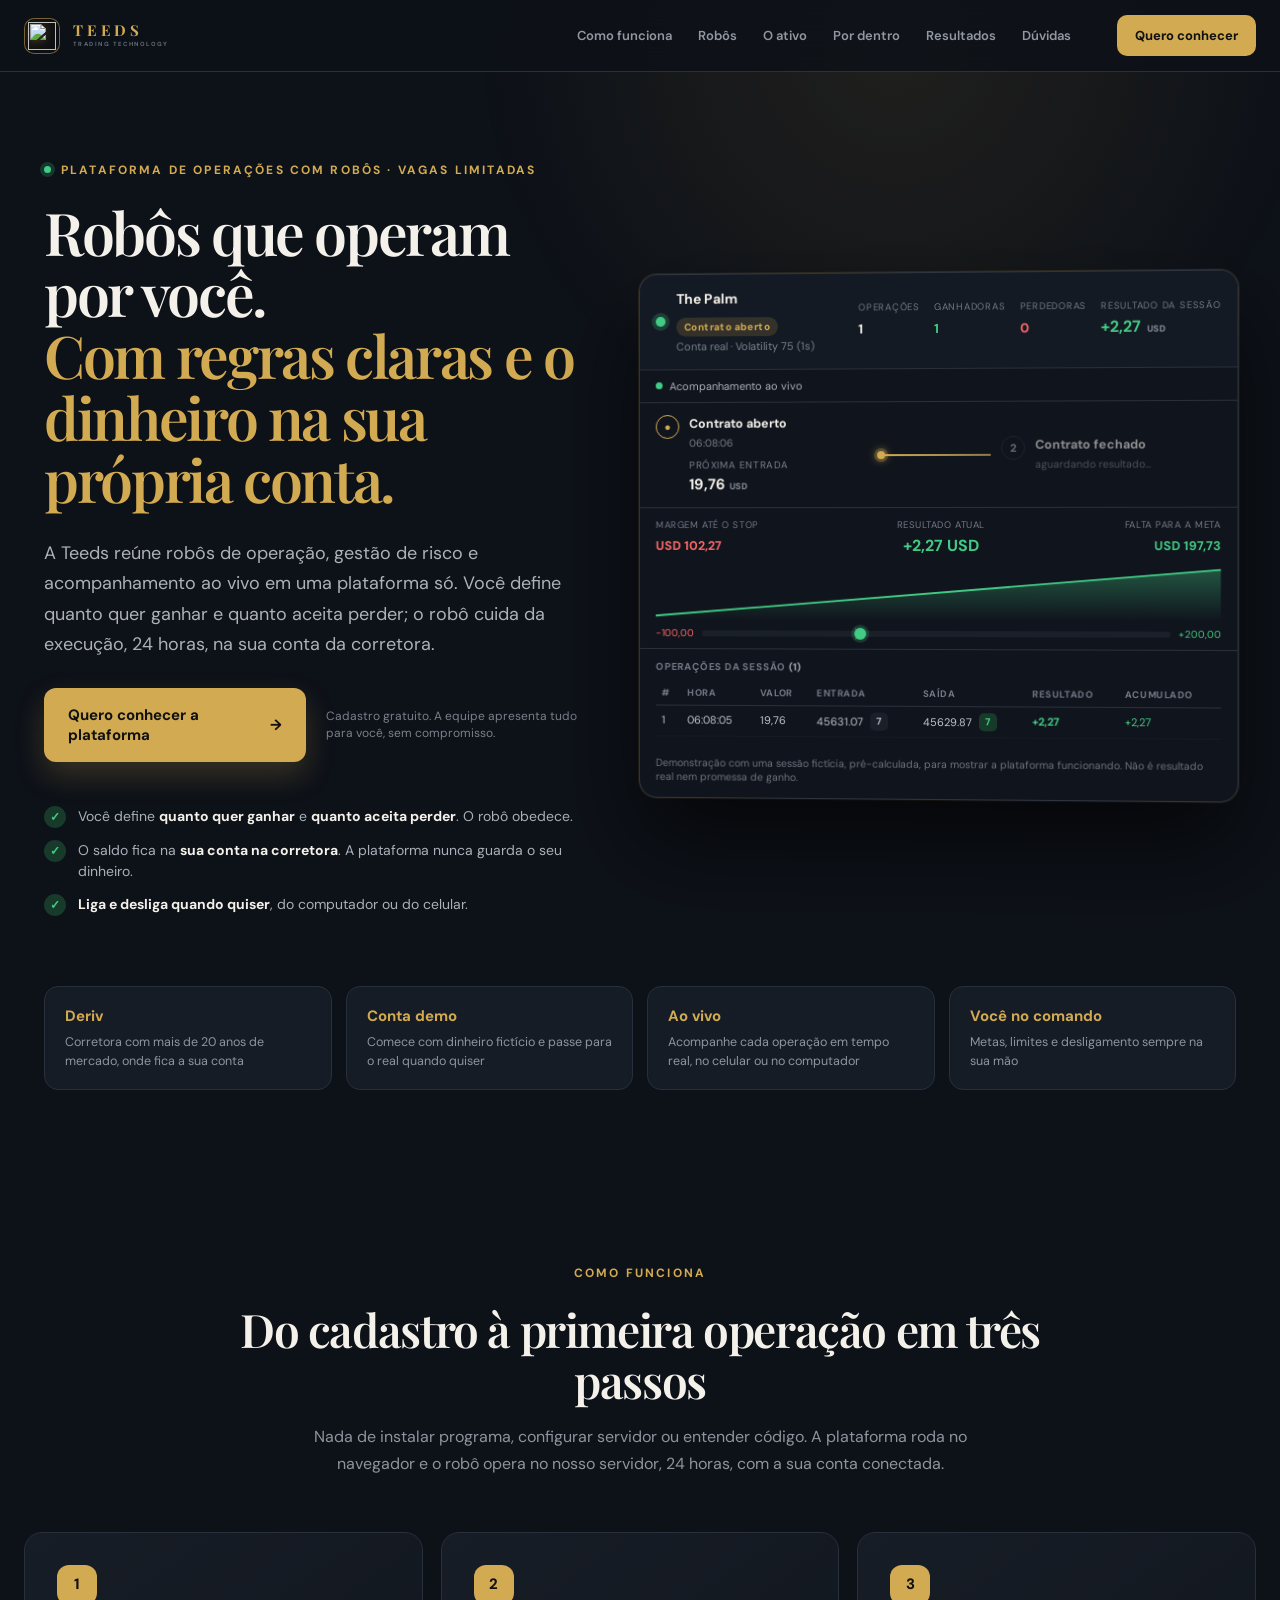
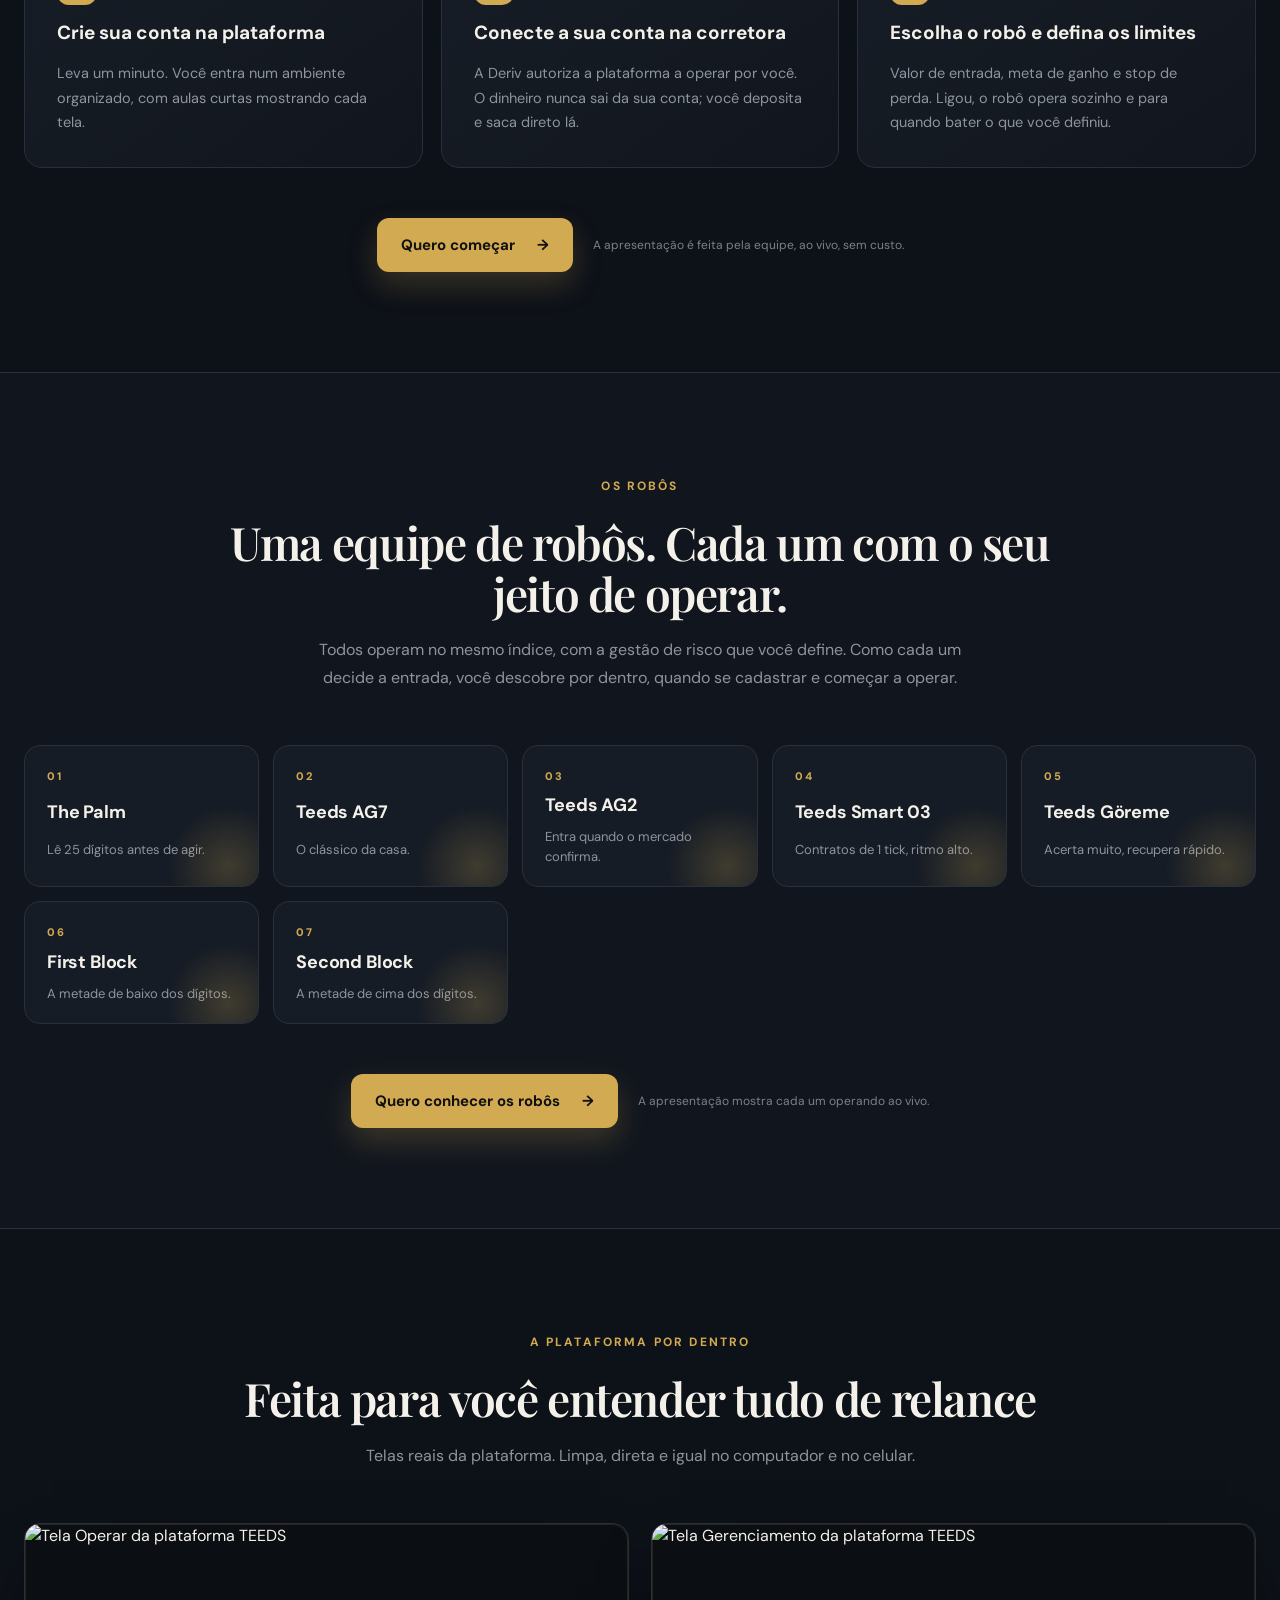
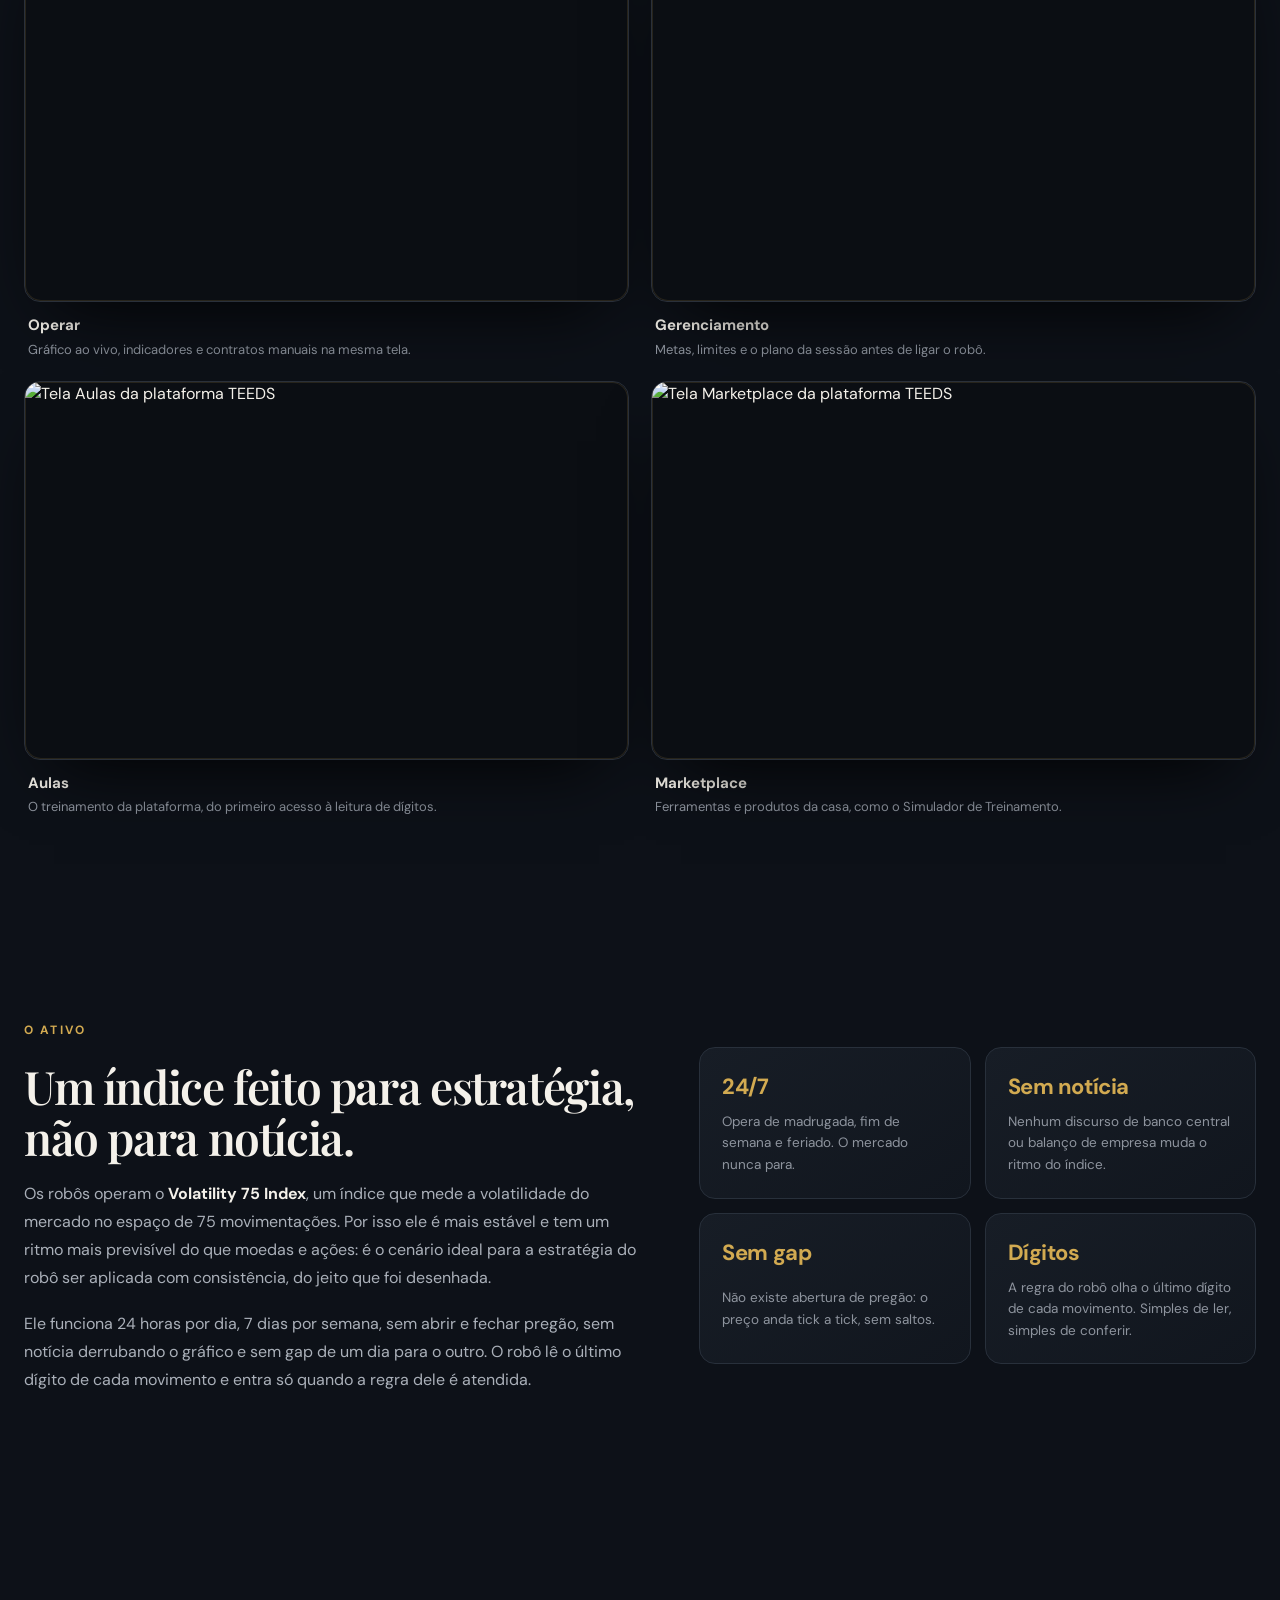
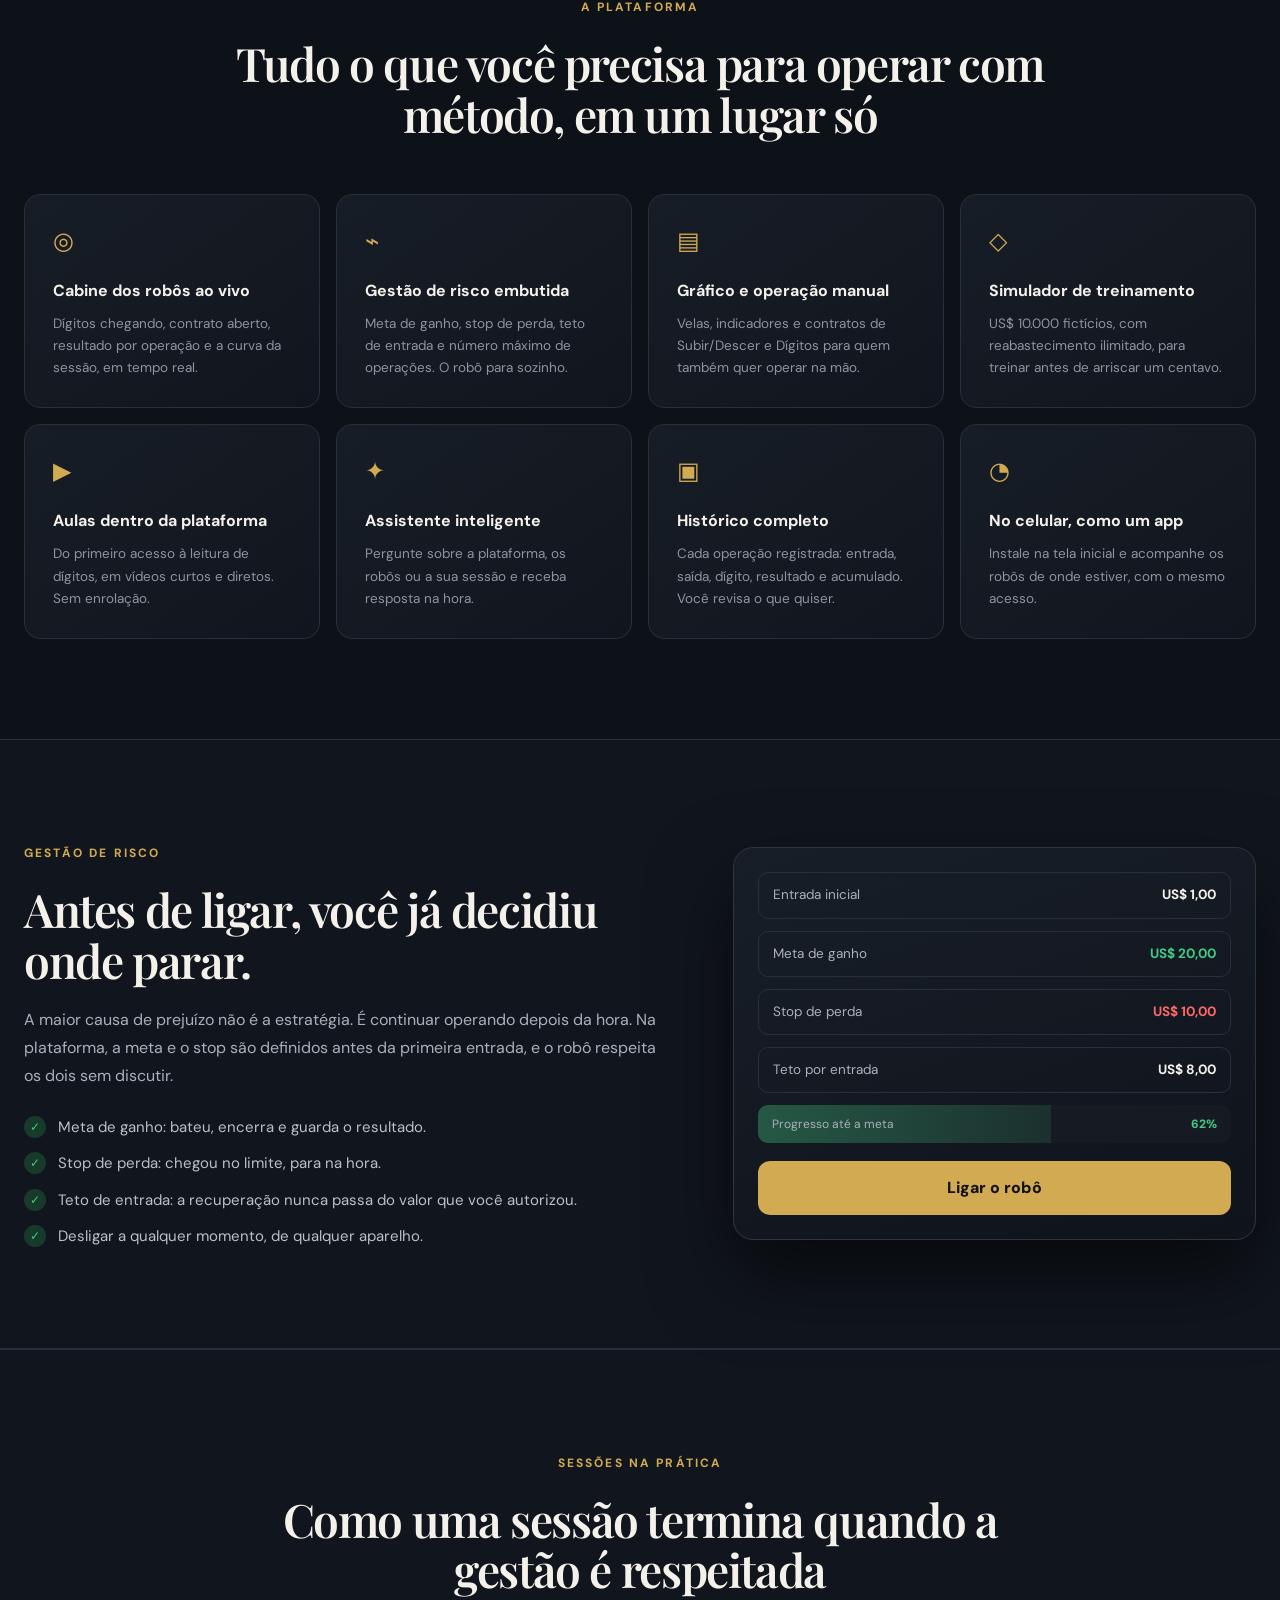
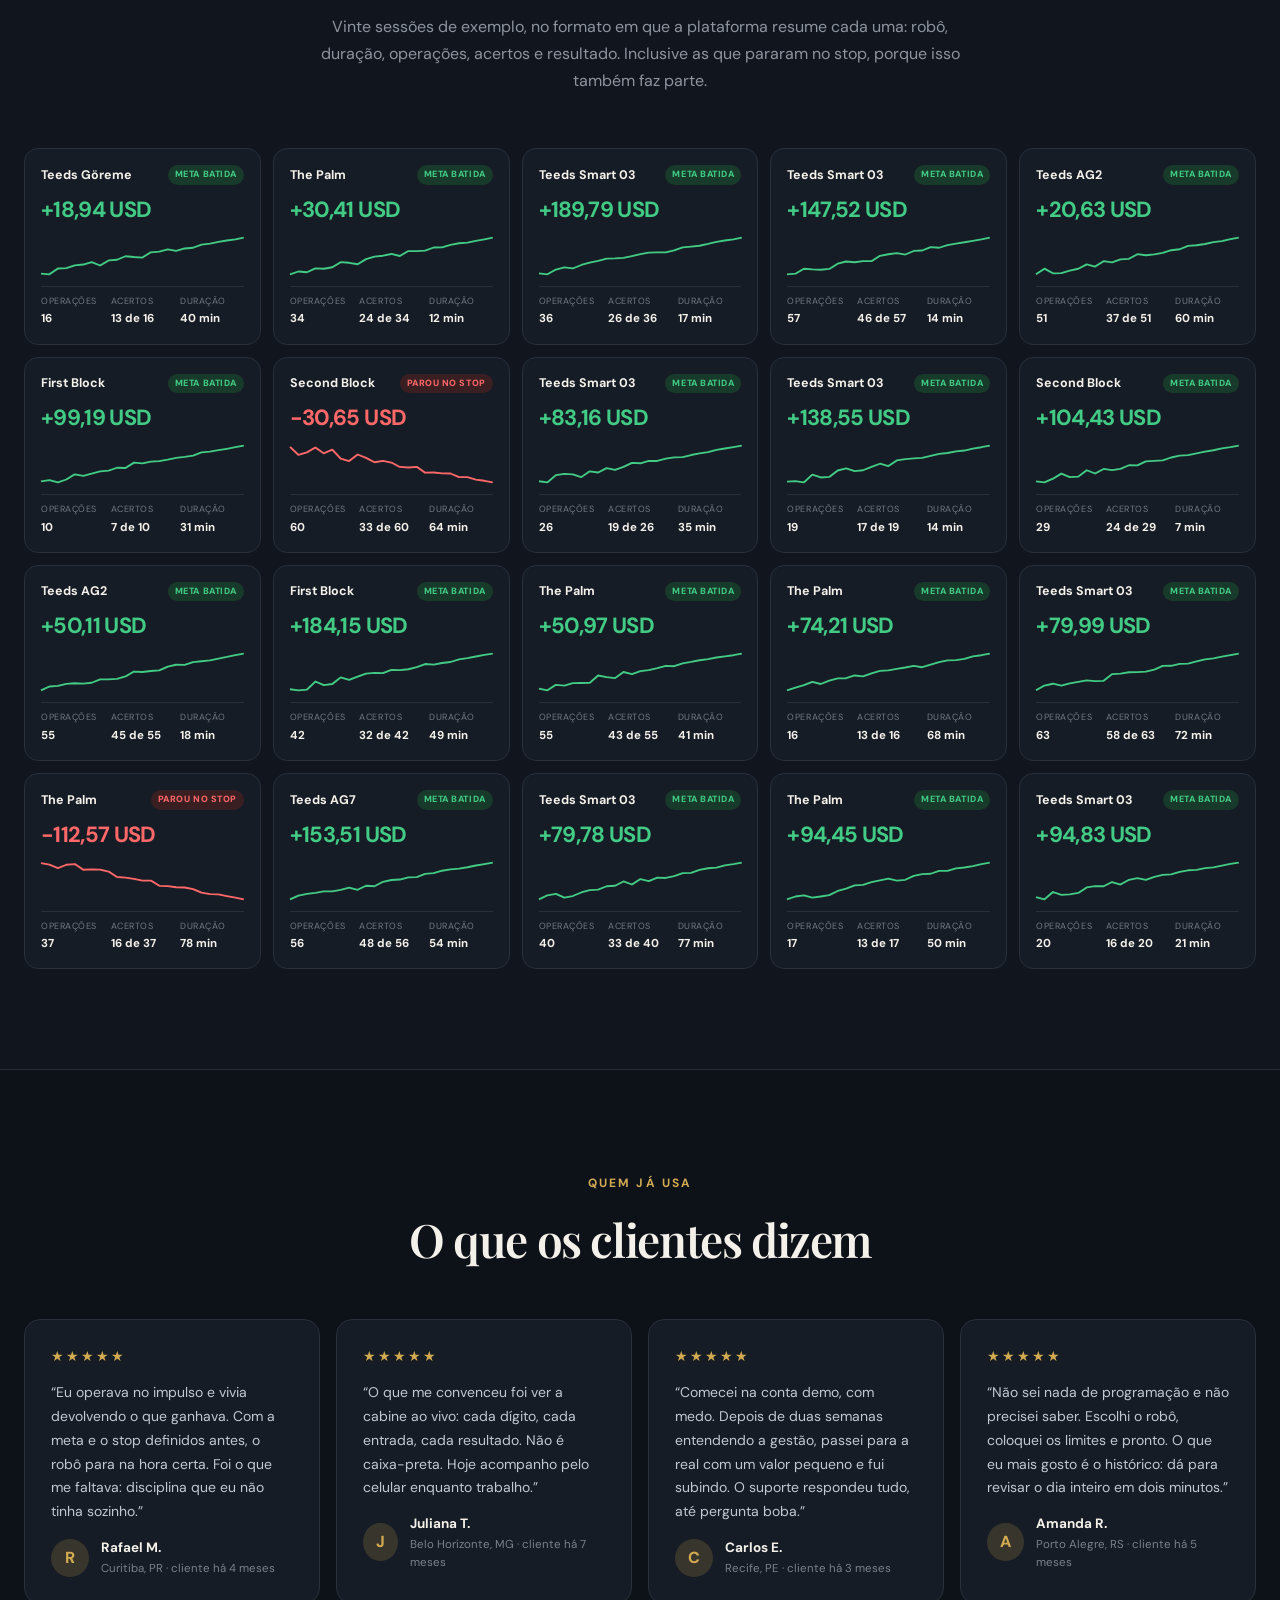
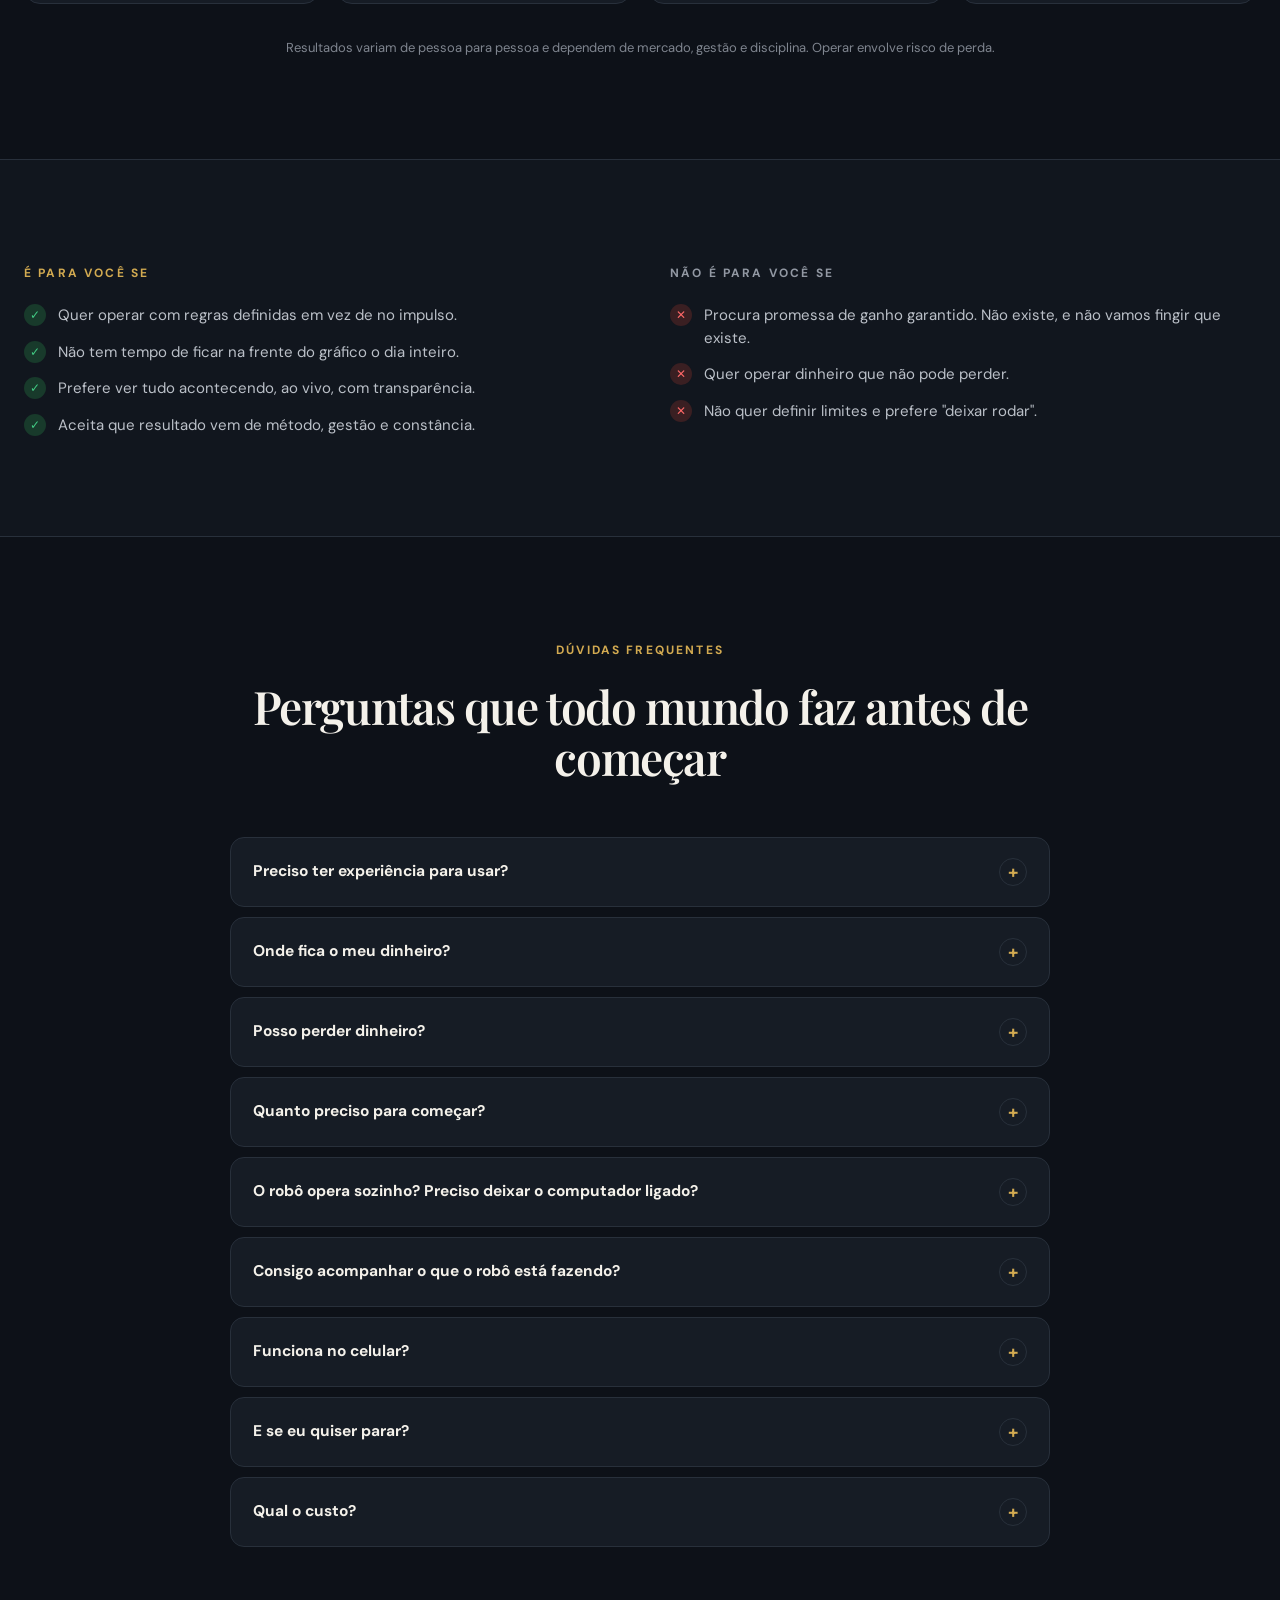
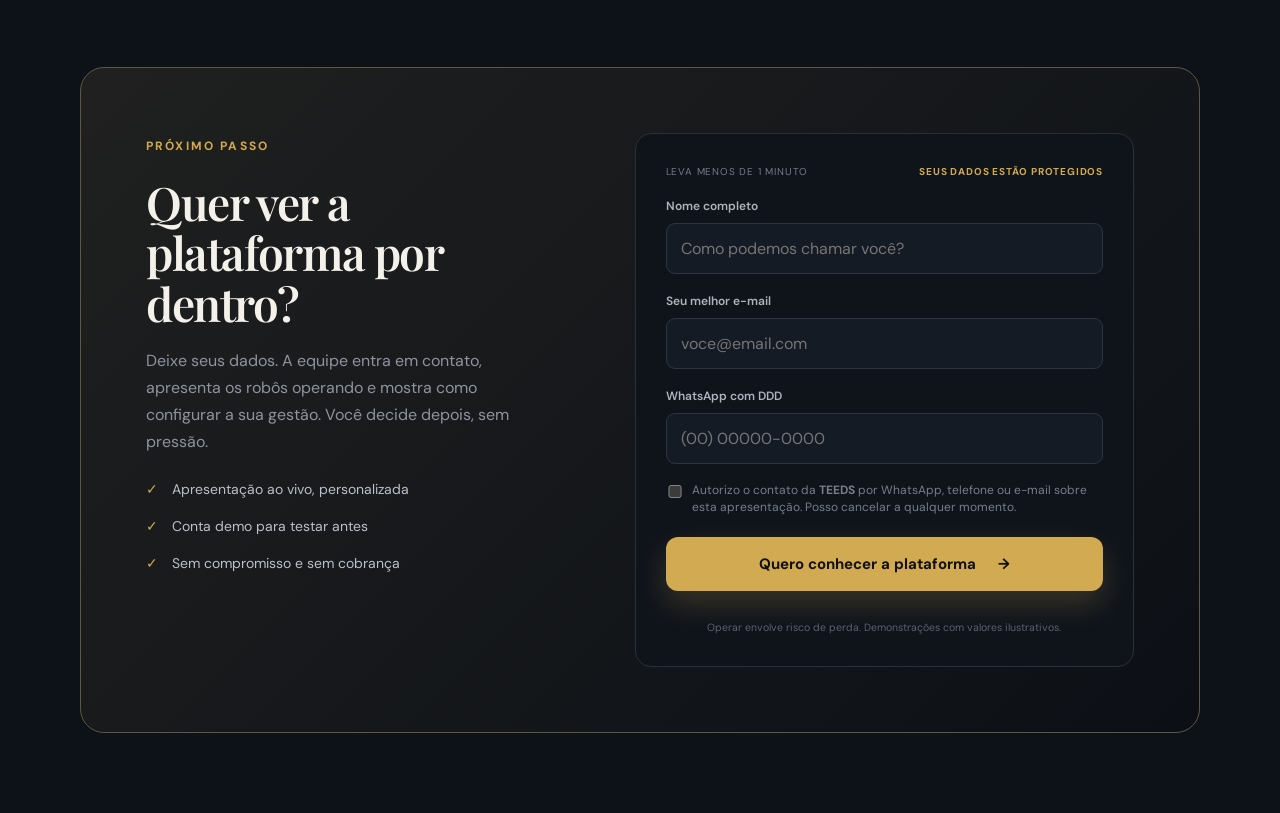
==== commit 46d8f308: "OMNI: 2026-09-15 14:15" ====
--- a/cadastro/index.html
+++ b/cadastro/index.html
@@ -14,7 +14,7 @@
   <link rel="preconnect" href="https://fonts.googleapis.com">
   <link rel="preconnect" href="https://fonts.gstatic.com" crossorigin>
   <link href="https://fonts.googleapis.com/css2?family=DM+Sans:wght@400;500;600;700;800&family=Playfair+Display:wght@600;700&display=swap" rel="stylesheet">
-  <style>:root{--cor:#d2aa51;--cor-escura:#8c6926;--fundo:#080b10;--fundo2:#0c1016;--cartao:#10141b;--linha:#202631;--texto:#f4f1ea;--muted:#9298a3;--verde:#42cb84;--vermelho:#ff6868;--sat:env(safe-area-inset-top,0px);--sab:env(safe-area-inset-bottom,0px);font-family:"DM Sans",sans-serif;color-scheme:dark;scroll-behavior:smooth}
+  <style>:root{--cor:#d2aa51;--cor-escura:#8c6926;--fundo:#0d1118;--fundo2:#11161e;--cartao:#161c25;--linha:#28303b;--texto:#f4f1ea;--muted:#9298a3;--verde:#42cb84;--vermelho:#ff6868;--sat:env(safe-area-inset-top,0px);--sab:env(safe-area-inset-bottom,0px);font-family:"DM Sans",sans-serif;color-scheme:dark;scroll-behavior:smooth}
 *{box-sizing:border-box}
 html{-webkit-text-size-adjust:100%}
 body{margin:0;background:var(--fundo);color:var(--texto);overflow-x:hidden;line-height:1.5}
@@ -24,7 +24,7 @@
 h1,h2,h3{margin:0}
 
 /* ------------------------------------------------------------- topo */
-.topo{position:sticky;top:0;z-index:20;height:calc(72px + var(--sat));padding:var(--sat) max(24px,calc((100vw - 1240px)/2)) 0;display:flex;align-items:center;justify-content:space-between;gap:20px;border-bottom:1px solid var(--linha);background:#080b10d9;backdrop-filter:blur(16px)}
+.topo{position:sticky;top:0;z-index:20;height:calc(72px + var(--sat));padding:var(--sat) max(24px,calc((100vw - 1240px)/2)) 0;display:flex;align-items:center;justify-content:space-between;gap:20px;border-bottom:1px solid var(--linha);background:color-mix(in srgb,var(--fundo) 86%,transparent);backdrop-filter:blur(16px)}
 .marca{display:flex;align-items:center;gap:13px;color:var(--texto);text-decoration:none;letter-spacing:.28em}
 .simbolo{width:36px;height:36px;display:grid;place-items:center;overflow:hidden;padding:5px;border:1px solid color-mix(in srgb,var(--cor) 55%,transparent);border-radius:10px;color:var(--cor);background:color-mix(in srgb,var(--cor) 9%,transparent)}
 .simbolo img{display:block;width:100%;height:100%;object-fit:contain}
@@ -58,10 +58,10 @@
 .provas strong{color:var(--texto)}
 
 /* --------------------------------------- a cabine (layout da plataforma) */
-.tv{position:relative;border:1px solid #2a303a;border-radius:18px;background:#0d1117;box-shadow:0 45px 90px #000a,0 0 0 1px color-mix(in srgb,var(--cor) 16%,transparent);overflow:hidden;font-size:12px;transform:perspective(1400px) rotateY(-2.5deg)}
+.tv{position:relative;border:1px solid #2e3541;border-radius:18px;background:#10151d;box-shadow:0 45px 90px #000a,0 0 0 1px color-mix(in srgb,var(--cor) 16%,transparent);overflow:hidden;font-size:12px;transform:perspective(1400px) rotateY(-2.5deg)}
 [data-marca=omni] .tv{background:#0b1320;border-color:#26384d}
 .tv .up{color:var(--verde)}.tv .down{color:var(--vermelho)}
-.tv-topo{display:flex;align-items:center;justify-content:space-between;gap:16px;padding:14px 16px;border-bottom:1px solid var(--linha);background:#10151c}
+.tv-topo{display:flex;align-items:center;justify-content:space-between;gap:16px;padding:14px 16px;border-bottom:1px solid var(--linha);background:#141a23}
 [data-marca=omni] .tv-topo{background:#0f1a29}
 .tv-quem{display:flex;align-items:center;gap:11px;min-width:0}
 .tv-farol{flex-shrink:0;width:10px;height:10px;border-radius:50%;background:var(--verde);box-shadow:0 0 0 4px #42cb8433;animation:pulsa 1.6s ease-in-out infinite}
@@ -116,7 +116,7 @@
 /* ------------------------------------------------------------- blocos */
 .bloco{padding:100px max(24px,calc((100vw - 1240px)/2))}
 .bloco.escuro{background:var(--fundo2);border-block:1px solid var(--linha)}
-[data-marca=omni] .bloco.escuro{background:#0a111b}
+[data-marca=omni] .bloco.escuro{background:#0e1622}
 .bloco-cab{max-width:820px;margin:0 auto 54px;text-align:center}
 .bloco-cab h2,.gestao h2,.cadastro h2{font:600 clamp(32px,3.6vw,50px)/1.1 "Playfair Display",serif;letter-spacing:-.03em}
 .bloco-cab p{color:#8e949e;font-size:16px;line-height:1.7;margin:18px auto 0;max-width:680px}
@@ -124,7 +124,7 @@
 
 /* passos */
 .passos{list-style:none;margin:0 auto;padding:0;max-width:1240px;display:grid;grid-template-columns:repeat(3,1fr);gap:18px;counter-reset:passo}
-.passos li{padding:32px;border:1px solid var(--linha);border-radius:18px;background:linear-gradient(145deg,#12171e,#0d1117);display:grid;gap:14px;align-content:start}
+.passos li{padding:32px;border:1px solid var(--linha);border-radius:18px;background:linear-gradient(145deg,#171d26,#11161e);display:grid;gap:14px;align-content:start}
 .passos li i{width:40px;height:40px;display:grid;place-items:center;border-radius:12px;color:#111;background:var(--cor);font-style:normal;font-weight:800;font-size:15px}
 .passos h3{font-size:19px}.passos p{margin:0;color:#8e949e;line-height:1.7;font-size:14.5px}
 
@@ -162,12 +162,12 @@
 .ativo-texto h2{font:600 clamp(32px,3.6vw,50px)/1.1 "Playfair Display",serif;letter-spacing:-.03em}
 .ativo-texto p{color:#aab0b9;font-size:16px;line-height:1.75;margin:18px 0 0}.ativo-texto p b{color:var(--texto)}
 .ativo-cards{display:grid;grid-template-columns:1fr 1fr;gap:14px}
-.ativo-cards div{padding:22px;border:1px solid var(--linha);border-radius:16px;background:linear-gradient(145deg,#12171e,#0d1117);display:grid;gap:8px}
+.ativo-cards div{padding:22px;border:1px solid var(--linha);border-radius:16px;background:linear-gradient(145deg,#171d26,#11161e);display:grid;gap:8px}
 .ativo-cards b{color:var(--cor);font-size:22px;letter-spacing:-.02em}.ativo-cards span{color:#8e949e;font-size:13.5px;line-height:1.6}
 
 /* plataforma */
 .grade{max-width:1240px;margin:0 auto;display:grid;grid-template-columns:repeat(4,1fr);gap:16px}
-.grade article{padding:28px;border:1px solid var(--linha);border-radius:16px;background:linear-gradient(145deg,#12171e,#0d1117)}
+.grade article{padding:28px;border:1px solid var(--linha);border-radius:16px;background:linear-gradient(145deg,#171d26,#11161e)}
 .grade i{font-style:normal;color:var(--cor);font-size:24px}.grade h3{margin:20px 0 10px;font-size:16px}.grade p{margin:0;color:#8e949e;line-height:1.65;font-size:13.5px}
 
 /* gestão */
@@ -178,7 +178,7 @@
 .lista-check li,.lista-x li{display:flex;gap:12px;color:#bbc0c8;font-size:15px;line-height:1.5}
 .lista-check i{flex-shrink:0;width:22px;height:22px;display:grid;place-items:center;border-radius:50%;background:#183a2b;color:var(--verde);font-style:normal;font-size:12px}
 .lista-x i{flex-shrink:0;width:22px;height:22px;display:grid;place-items:center;border-radius:50%;background:#3a1f22;color:var(--vermelho);font-style:normal;font-size:12px}
-.gestao-painel{border:1px solid #2a303a;border-radius:20px;background:linear-gradient(160deg,#141922,#0a0d12);box-shadow:0 35px 80px #0009;padding:24px;display:grid;gap:12px}
+.gestao-painel{border:1px solid #2e3541;border-radius:20px;background:linear-gradient(160deg,#181e28,#0f141b);box-shadow:0 35px 80px #0009;padding:24px;display:grid;gap:12px}
 .gp-linha{display:flex;justify-content:space-between;align-items:center;padding:12px 14px;border:1px solid var(--linha);border-radius:10px;font-size:13.5px;color:#aab0b9}.gp-linha b{color:var(--texto);font-variant-numeric:tabular-nums}.gp-linha b.verde{color:var(--verde)}.gp-linha b.vermelho{color:var(--vermelho)}
 .gp-barra{position:relative;height:38px;border-radius:10px;background:#161b23;overflow:hidden;display:flex;align-items:center;justify-content:space-between;padding:0 14px;font-size:12px;color:#aab0b9}
 .gp-barra i{position:absolute;inset:0;width:var(--p);background:linear-gradient(90deg,color-mix(in srgb,var(--verde) 35%,transparent),color-mix(in srgb,var(--verde) 12%,transparent))}
@@ -208,23 +208,23 @@
 .faq details p{margin:0;padding:0 22px 22px;color:#9ea4ad;line-height:1.7;font-size:14.5px}
 
 /* cadastro */
-.cadastro{max-width:1120px;margin:20px auto 110px;border:1px solid color-mix(in srgb,var(--cor) 32%,var(--linha));border-radius:24px;background:linear-gradient(135deg,color-mix(in srgb,var(--cor) 8%,#10141b),#0c1016);padding:65px;display:grid;grid-template-columns:.9fr 1.1fr;gap:80px}
+.cadastro{max-width:1120px;margin:20px auto 80px;border:1px solid color-mix(in srgb,var(--cor) 32%,var(--linha));border-radius:24px;background:linear-gradient(135deg,color-mix(in srgb,var(--cor) 8%,#10141b),#0c1016);padding:65px;display:grid;grid-template-columns:.9fr 1.1fr;gap:80px}
 [data-marca=omni] .cadastro{background:linear-gradient(135deg,#142337,#0a1019)}
 .cadastro-texto>p{color:#8e949e;line-height:1.7;margin:18px 0 12px}
 .cadastro-texto ul{list-style:none;padding:12px 0;margin:0;display:grid;gap:16px}.cadastro-texto li{font-size:14px;color:#bbc0c8}.cadastro-texto li i{font-style:normal;color:var(--cor);margin-right:10px}
-form{background:#090c11;border:1px solid var(--linha);border-radius:16px;padding:30px;display:grid;gap:18px}
+form{background:#0f141b;border:1px solid var(--linha);border-radius:16px;padding:30px;display:grid;gap:18px}
 .form-top{display:flex;justify-content:space-between;font-size:10px;color:#747b86;text-transform:uppercase;letter-spacing:.08em}.form-top b{color:var(--cor)}
 label{display:grid;gap:8px;font-size:12px;color:#afb4bc;font-weight:600}
-input{width:100%;background:#10141a;border:1px solid #292f39;color:var(--texto);border-radius:9px;padding:14px;font:16px "DM Sans";outline:none}
+input{width:100%;background:#151b24;border:1px solid #2e3541;color:var(--texto);border-radius:9px;padding:14px;font:16px "DM Sans";outline:none}
 input:focus{border-color:var(--cor);box-shadow:0 0 0 3px color-mix(in srgb,var(--cor) 10%,transparent)}
 .consentimento{grid-template-columns:18px 1fr;align-items:start;font-weight:400;line-height:1.45;color:#777e89}.consentimento input{margin:3px 0;accent-color:var(--cor)}
 .enviar{width:100%;margin-top:3px}.enviar:disabled{opacity:.6}
 .armadilha{position:absolute;left:-9999px}
-.mensagem{margin:0;text-align:center;font-size:12px}.mensagem.erro{color:var(--vermelho)}
+.mensagem{margin:0;text-align:center;font-size:12px}.aviso-legal{margin:-6px 0 0;text-align:center;color:#5a626d;font-size:10.5px;line-height:1.4}.mensagem.erro{color:var(--vermelho)}
 
 /* rodapé + cta fixo */
 body > footer{padding:45px max(24px,calc((100vw - 1240px)/2)) calc(45px + var(--sab));border-top:1px solid var(--linha);display:grid;grid-template-columns:1fr 2fr 1fr;align-items:center;gap:35px;color:#666d77;font-size:11px}
-body > footer p{text-align:center;line-height:1.6;margin:0}body > footer .aviso-legal{color:#4d545e;font-size:10.5px}body > footer small{text-align:right}
+body > footer p{text-align:center;line-height:1.6;margin:0}body > footer small{text-align:right}
 .cta-fixo{position:fixed;left:16px;right:16px;bottom:calc(14px + var(--sab));z-index:30;display:none;justify-content:center;align-items:center;gap:14px;padding:16px;border-radius:14px;background:var(--cor);color:#111;font-weight:800;font-size:15px;text-decoration:none;box-shadow:0 18px 40px #000a;transform:translateY(120%);transition:transform .25s}
 .cta-fixo.visivel{transform:none}
 
@@ -423,15 +423,11 @@
         <label class="consentimento"><input name="consentiu" type="checkbox" required><span>Autorizo o contato da <b data-marca></b> por WhatsApp, telefone ou e-mail sobre esta apresentação. Posso cancelar a qualquer momento.</span></label>
         <button class="botao enviar" type="submit">Quero conhecer a plataforma <span>→</span></button>
         <p class="mensagem" role="status" aria-live="polite"></p>
+        <p class="aviso-legal">Operar envolve risco de perda. Demonstrações com valores ilustrativos.</p>
       </form>
     </section>
   </main>
 
-  <footer>
-    <a class="marca" href="#inicio"><span class="simbolo"><img data-logo alt=""></span><span class="assinatura"><strong data-marca></strong><small data-assinatura></small></span></a>
-    <p class="aviso-legal">Operar envolve risco de perda. Demonstrações com valores ilustrativos.</p>
-    <small>© 2026 <span data-marca></span>. Todos os direitos reservados.</small>
-  </footer>
 
   <a class="cta-fixo" href="#cadastro" aria-label="Ir para o cadastro">Quero conhecer a plataforma <span>→</span></a>
   <script>/* A landing de captação. Uma página, duas marcas: o domínio decide qual. */
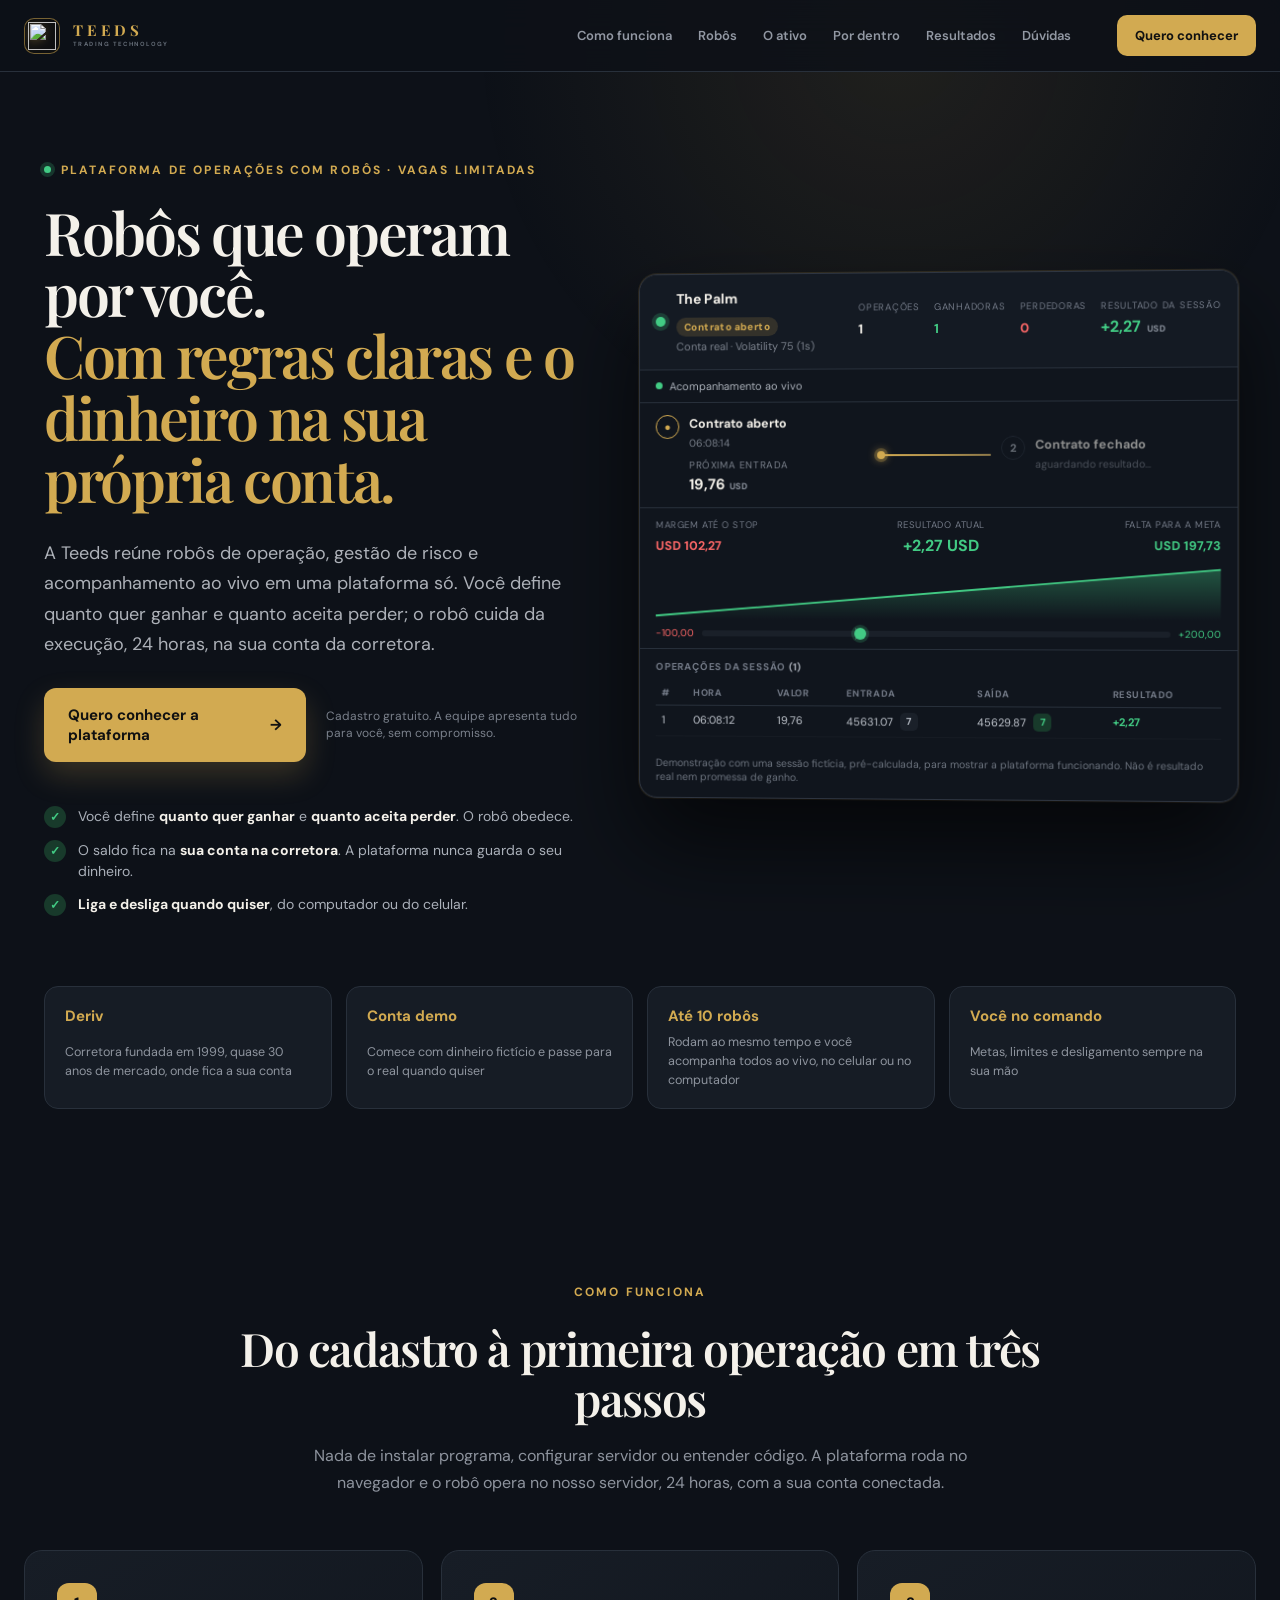
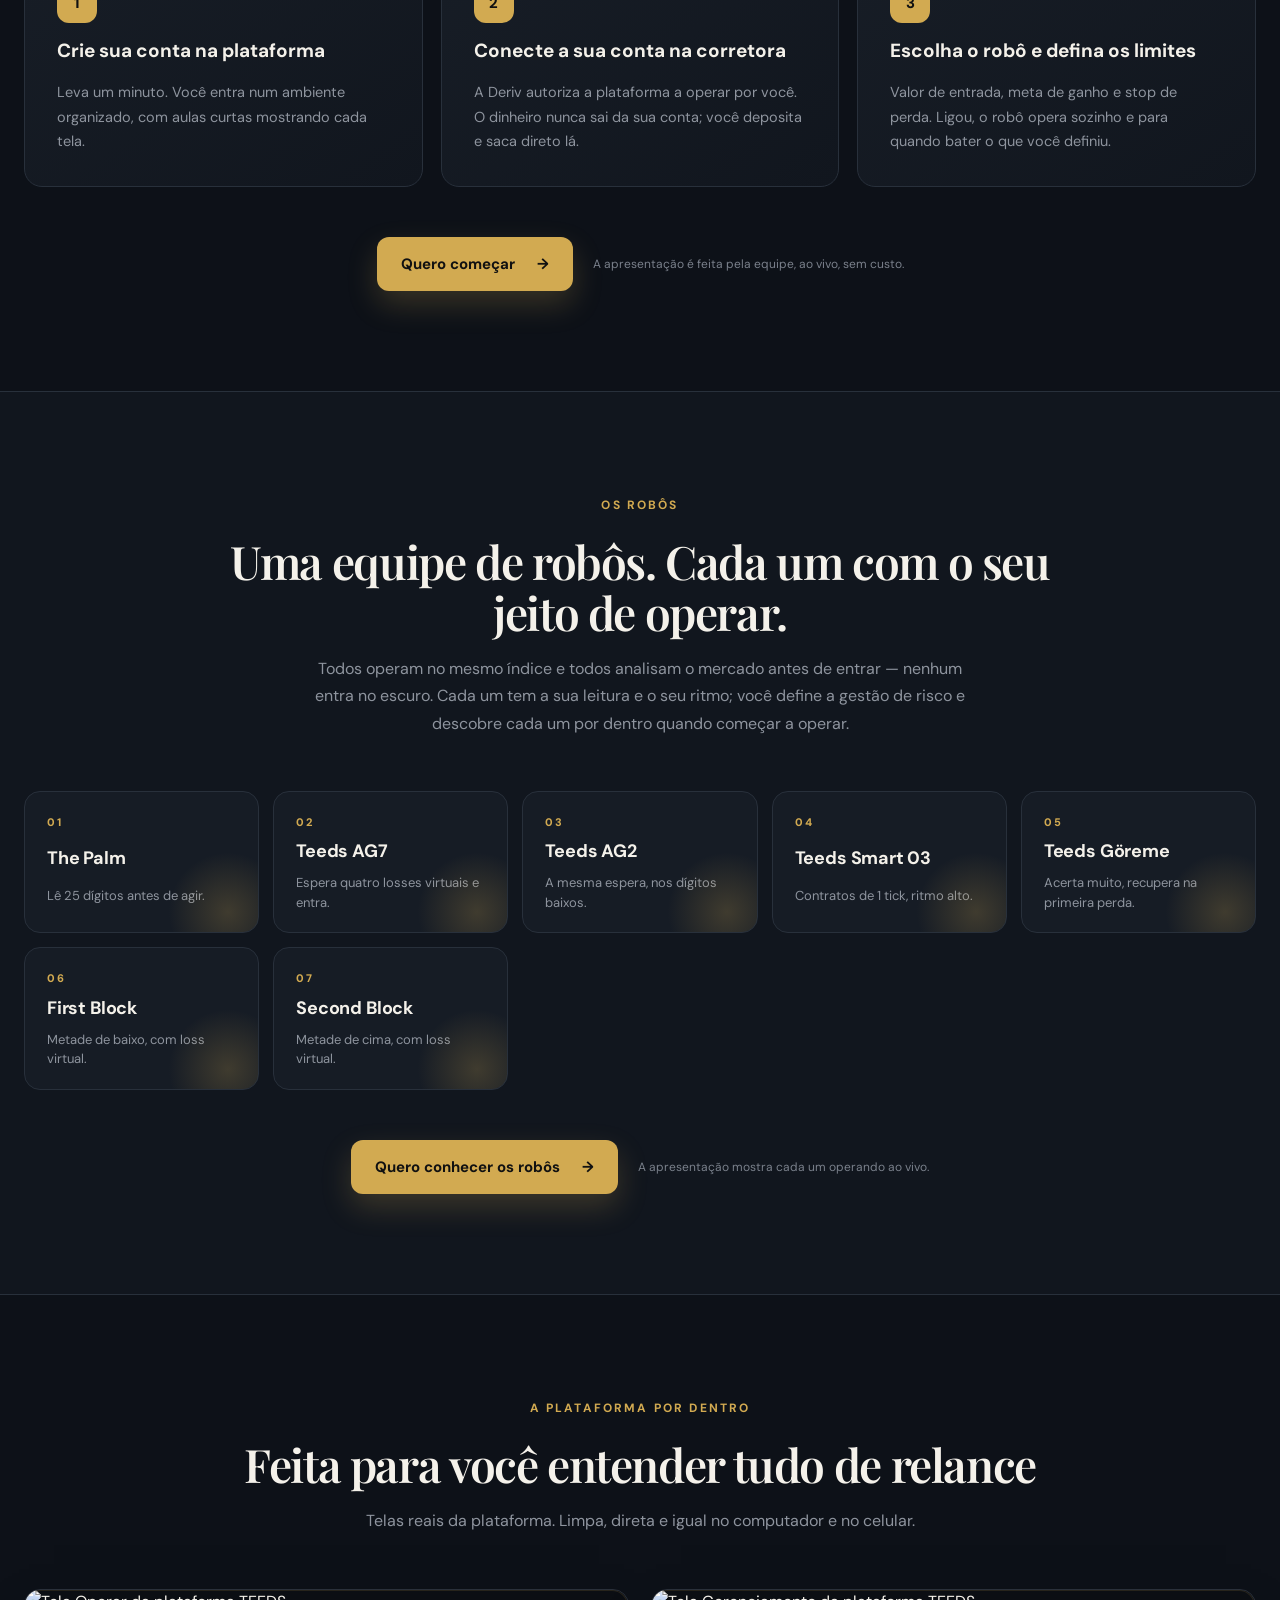
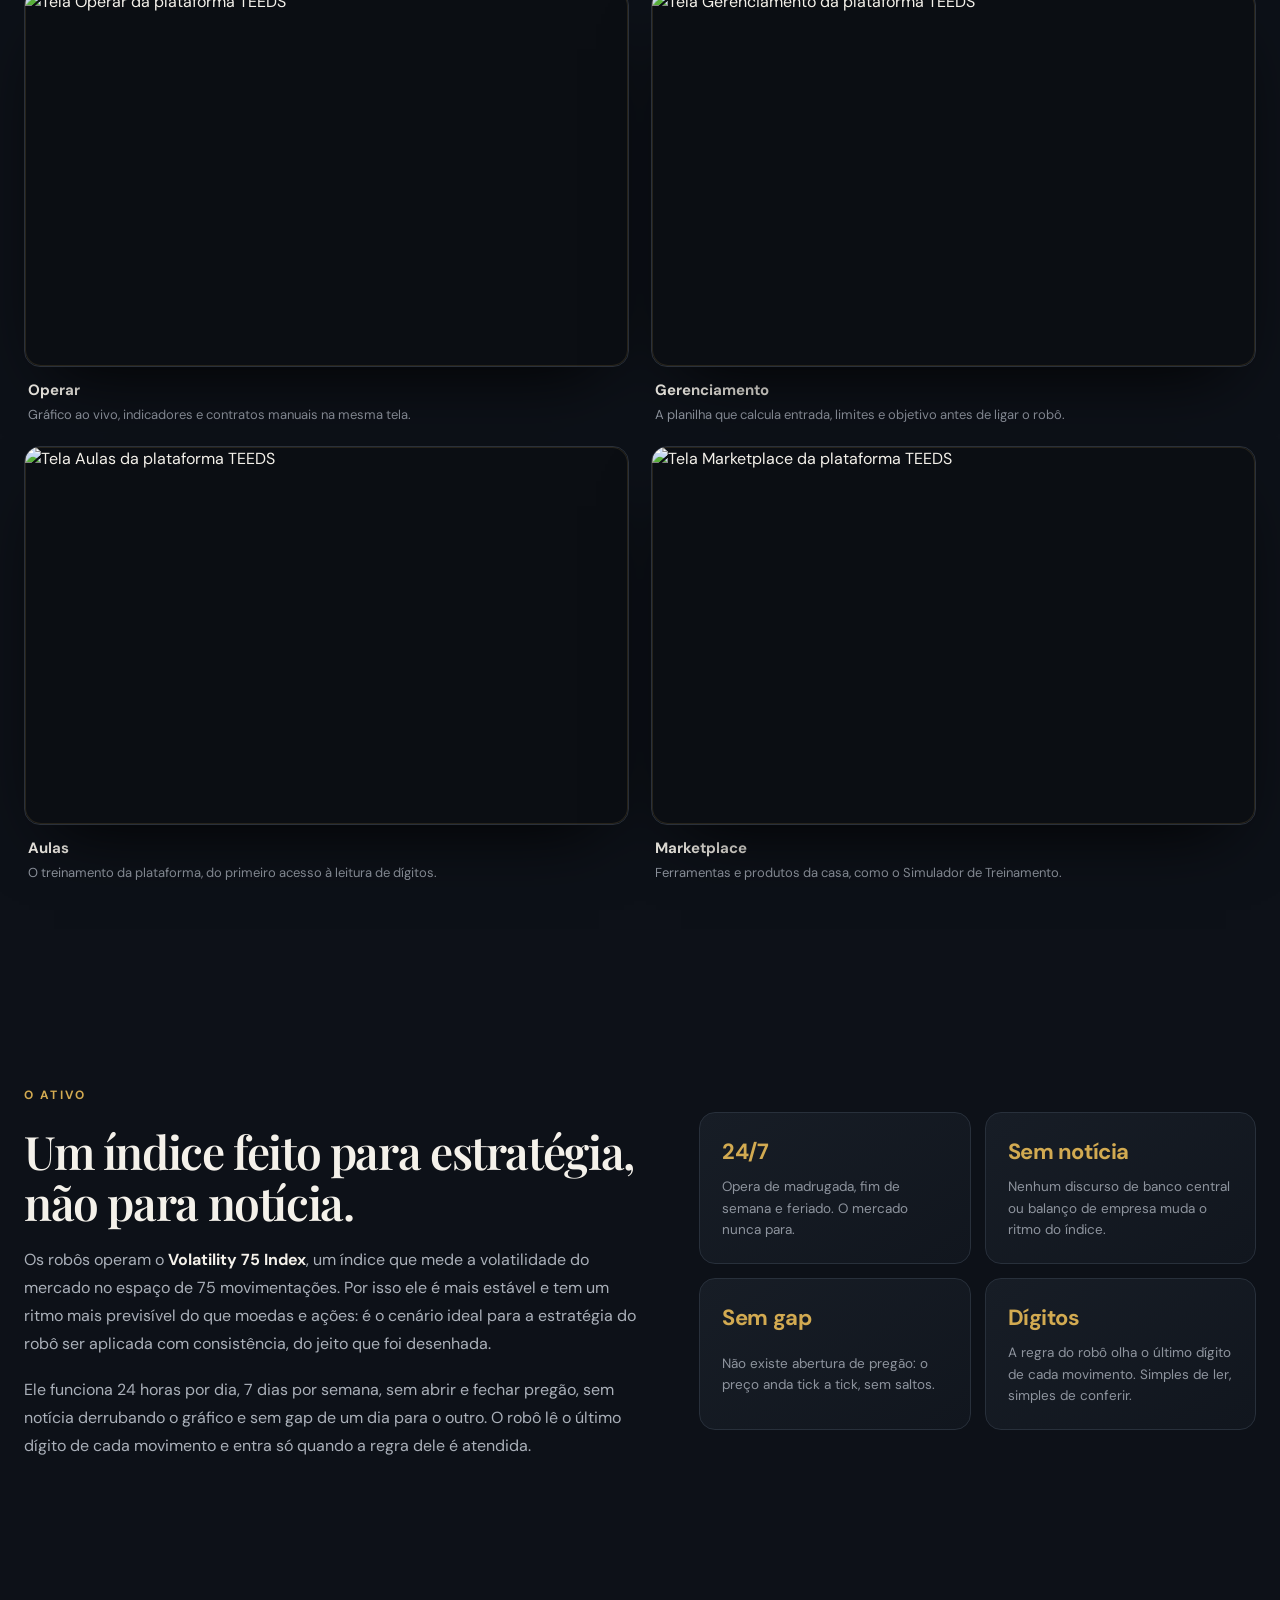
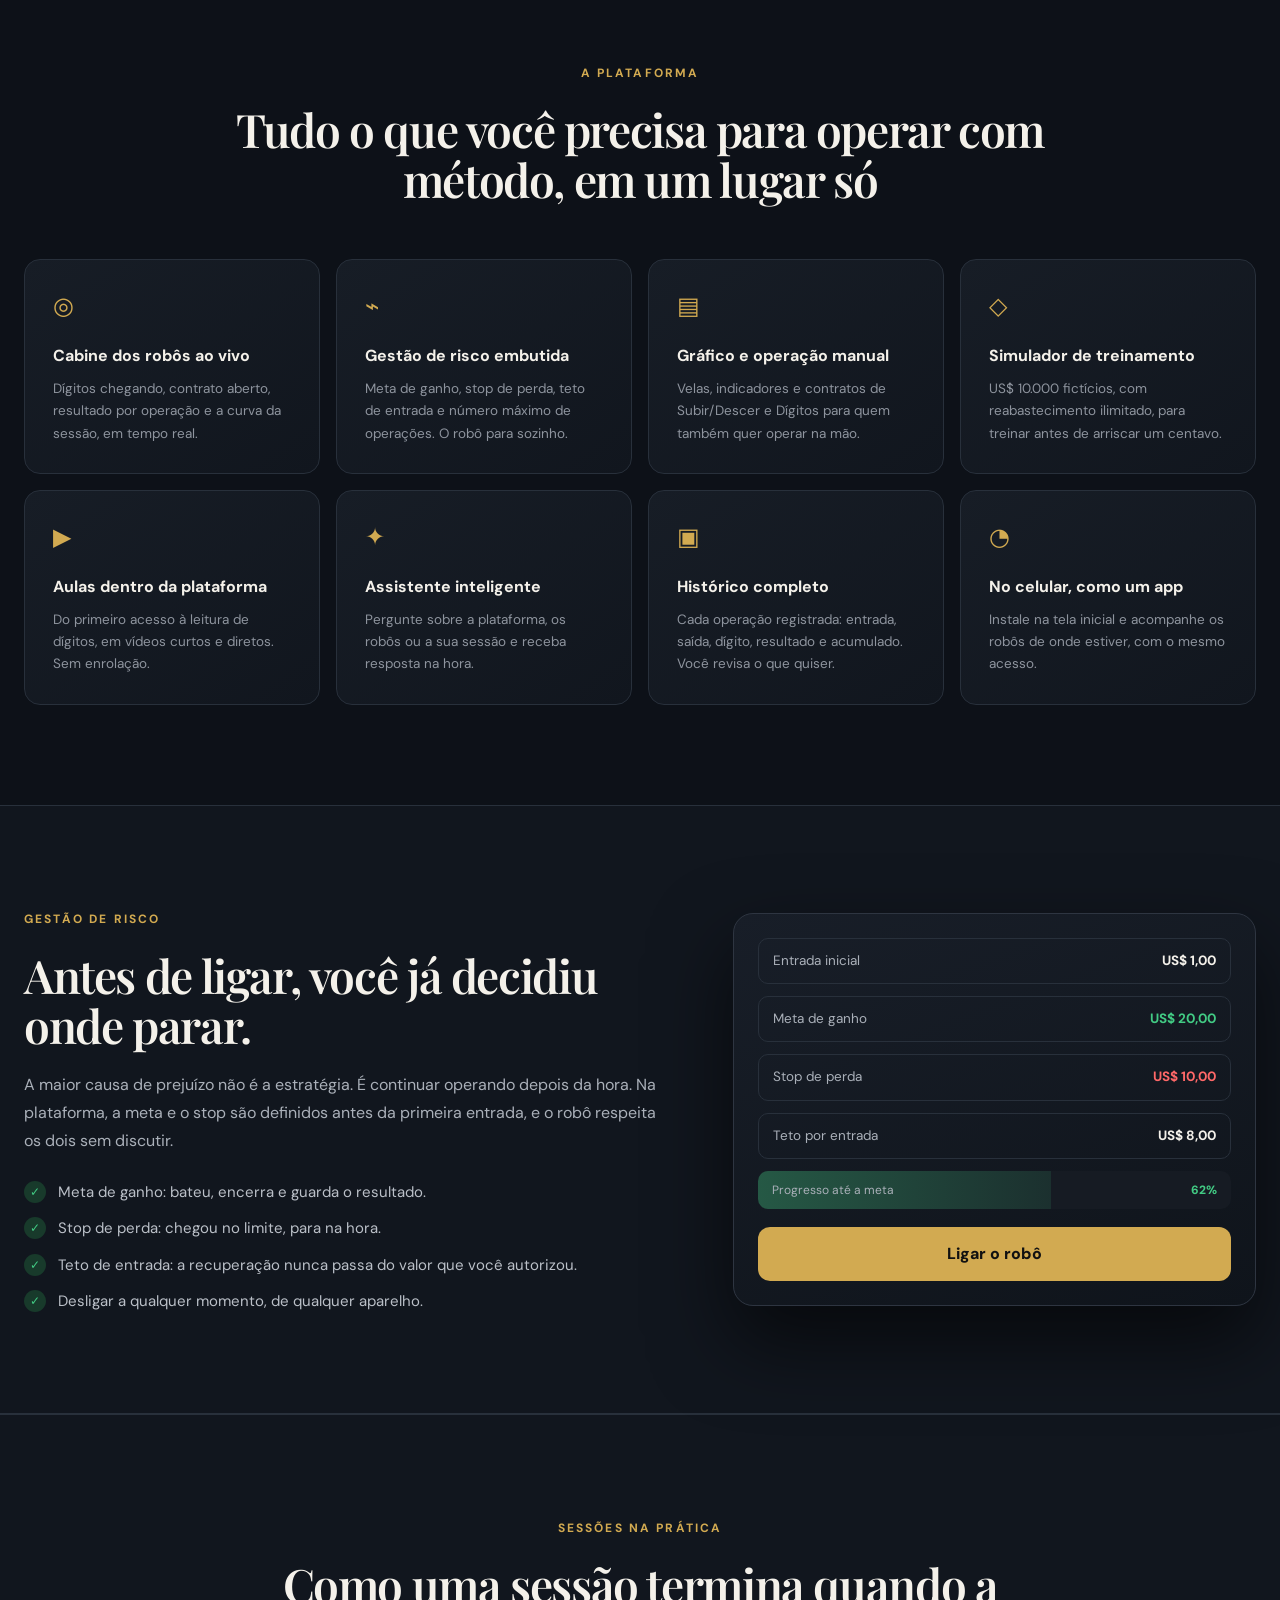
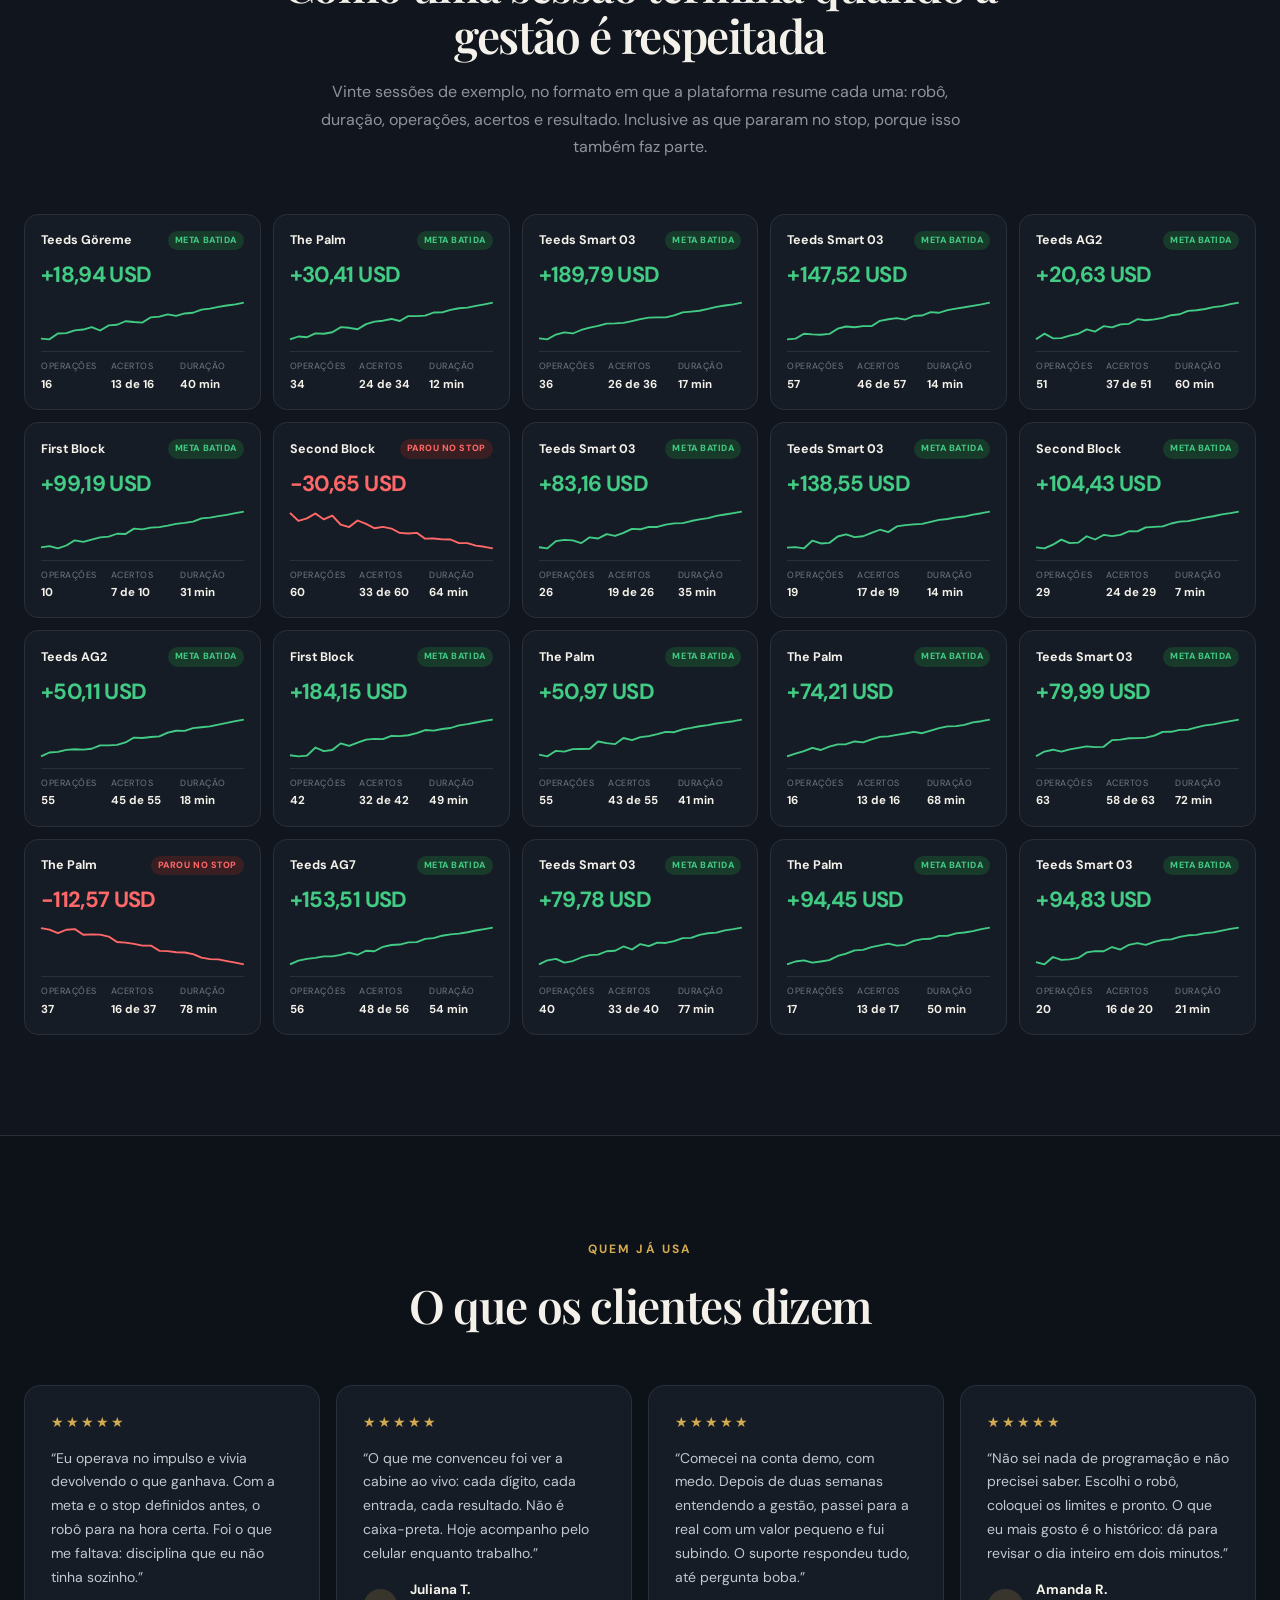
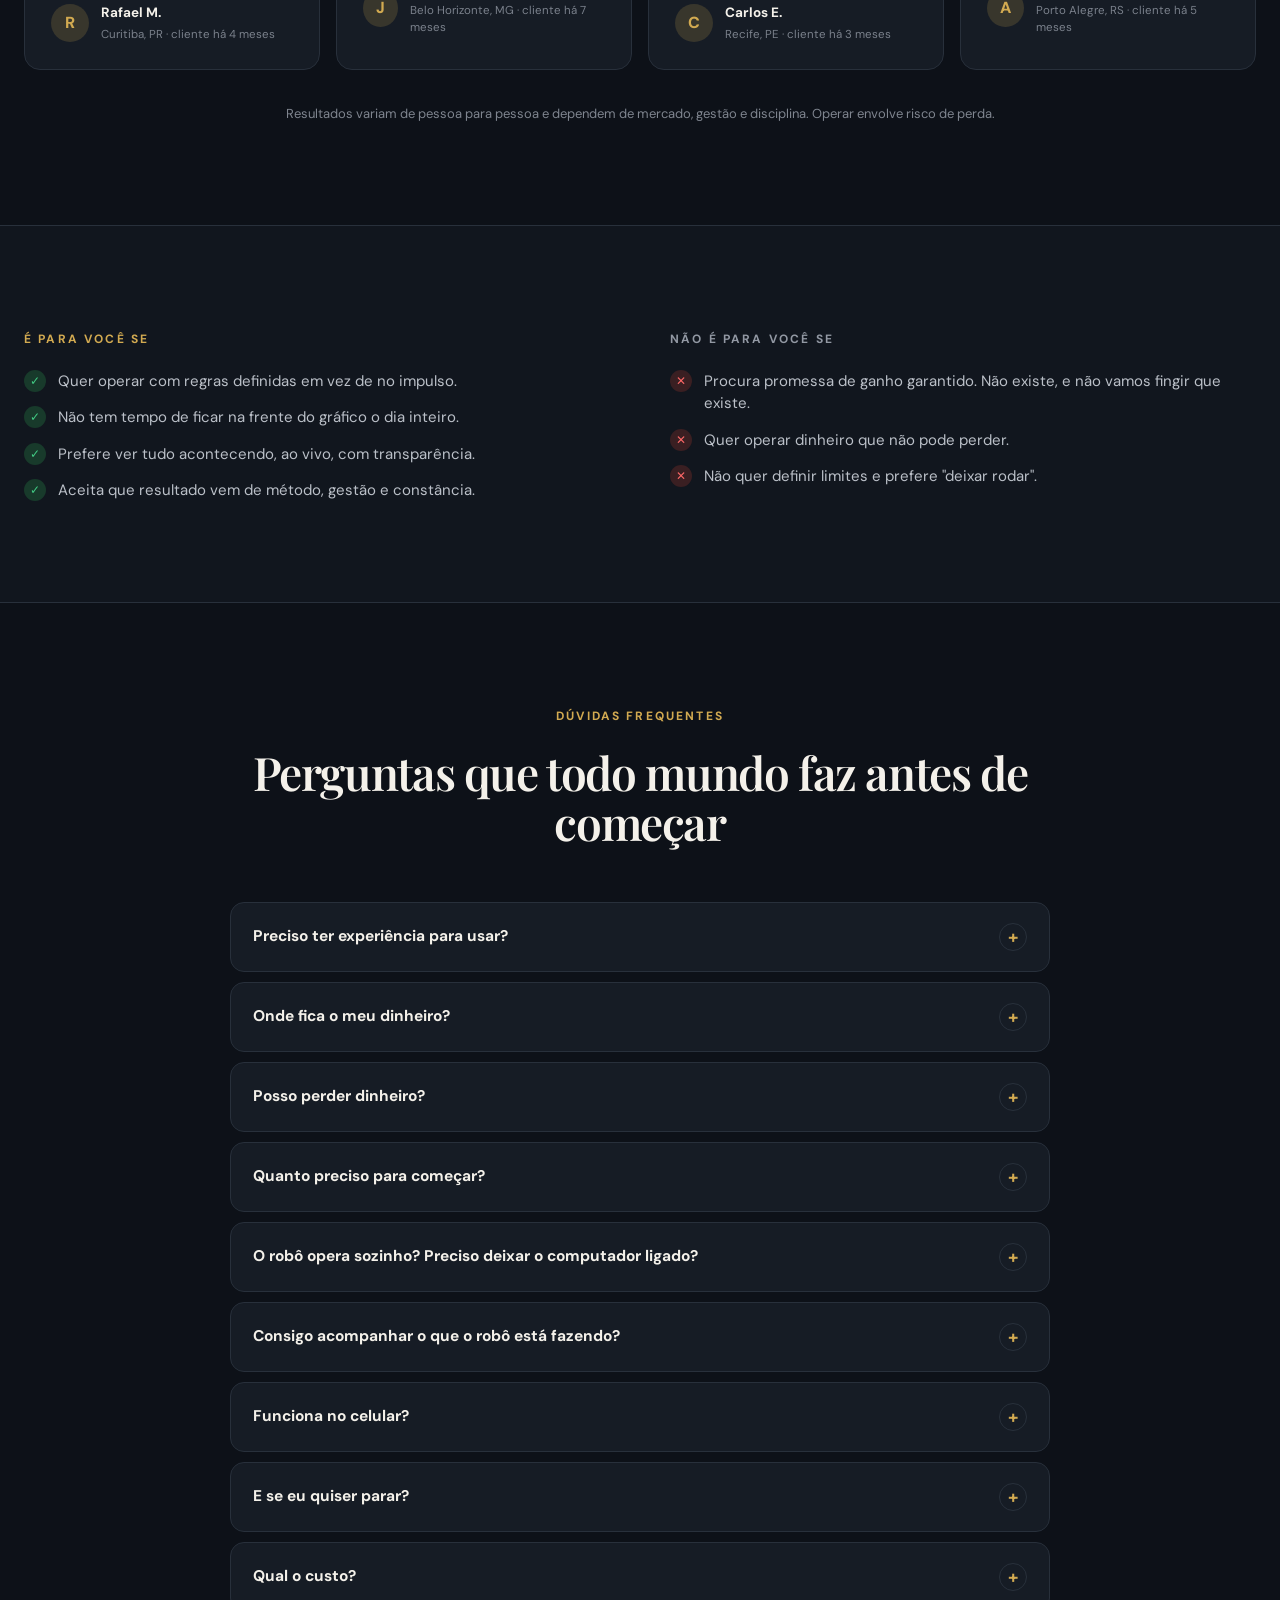
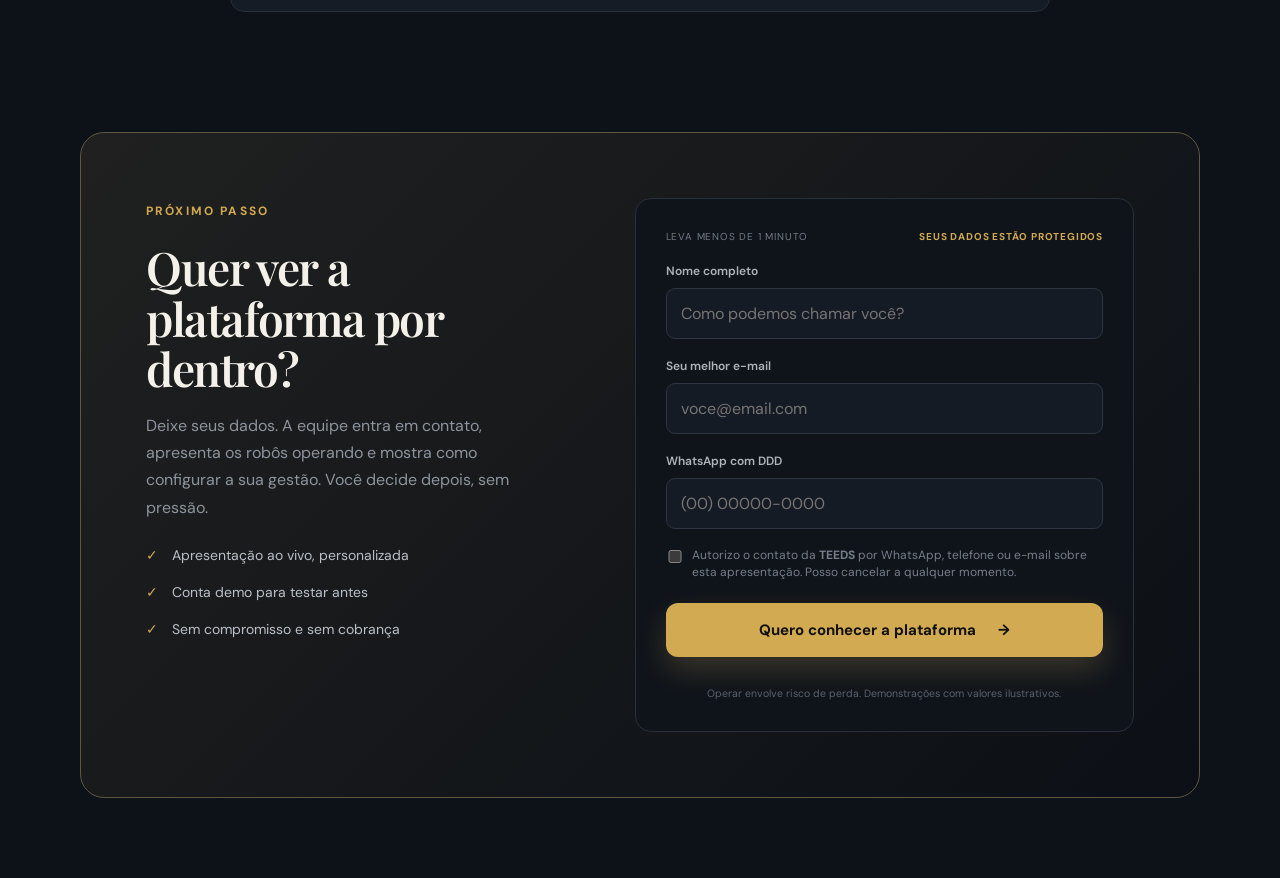
==== commit 4d8c8cd9: "OMNI: 2026-09-24 12:56" ====
--- a/cadastro/index.html
+++ b/cadastro/index.html
@@ -279,7 +279,7 @@
         </div>
         <div class="tv-ops">
           <span class="tv-rot">Operações da sessão <em data-demo-ops2>(0)</em></span>
-          <div class="tv-rolo"><table class="tv-tabela"><thead><tr><th>#</th><th class="oculta">Hora</th><th>Valor</th><th class="oculta">Entrada</th><th>Saída</th><th>Resultado</th><th>Acumulado</th></tr></thead><tbody data-demo-tabela></tbody></table></div>
+          <div class="tv-rolo"><table class="tv-tabela"><thead><tr><th>#</th><th class="oculta">Hora</th><th>Valor</th><th class="oculta">Entrada</th><th>Saída</th><th>Resultado</th></tr></thead><tbody data-demo-tabela></tbody></table></div>
         </div>
         <p class="cabine-aviso">Demonstração com uma sessão fictícia, pré-calculada, para mostrar a plataforma funcionando. Não é resultado real nem promessa de ganho.</p>
       </div>
@@ -287,9 +287,9 @@
 
     <!-- ============================================================ FAIXA -->
     <section class="faixa" aria-label="Fatos">
-      <div><b>Deriv</b><span>Corretora com mais de 20 anos de mercado, onde fica a sua conta</span></div>
+      <div><b>Deriv</b><span>Corretora fundada em 1999, quase 30 anos de mercado, onde fica a sua conta</span></div>
       <div><b>Conta demo</b><span>Comece com dinheiro fictício e passe para o real quando quiser</span></div>
-      <div><b>Ao vivo</b><span>Acompanhe cada operação em tempo real, no celular ou no computador</span></div>
+      <div><b>Até 10 robôs</b><span>Rodam ao mesmo tempo e você acompanha todos ao vivo, no celular ou no computador</span></div>
       <div><b>Você no comando</b><span>Metas, limites e desligamento sempre na sua mão</span></div>
     </section>
 
@@ -306,7 +306,7 @@
 
     <!-- ============================================================ ROBÔS -->
     <section class="bloco escuro" id="robos">
-      <div class="bloco-cab"><span class="sobretitulo">Os robôs</span><h2>Uma equipe de robôs. Cada um com o seu jeito de operar.</h2><p>Todos operam no mesmo índice, com a gestão de risco que você define. Como cada um decide a entrada, você descobre por dentro, quando se cadastrar e começar a operar.</p></div>
+      <div class="bloco-cab"><span class="sobretitulo">Os robôs</span><h2>Uma equipe de robôs. Cada um com o seu jeito de operar.</h2><p>Todos operam no mesmo índice e todos analisam o mercado antes de entrar — nenhum entra no escuro. Cada um tem a sua leitura e o seu ritmo; você define a gestão de risco e descobre cada um por dentro quando começar a operar.</p></div>
       <div class="robos" data-robos></div>
       <div class="cta-linha"><a class="botao" href="#cadastro">Quero conhecer os robôs <span>→</span></a><small>A apresentação mostra cada um operando ao vivo.</small></div>
     </section>
@@ -438,26 +438,26 @@
 
 /* Os robôs de cada marca, com a regra em uma linha. Os ids são os do motor. */
 const ROBOS = {
-  superior5: { regra: 'Over 6', ganha: [7, 8, 9], texto: 'Ganha quando o último dígito é 7, 8 ou 9. Entra em toda operação; mantém o valor até o gatilho e, a partir daí, recupera com progressão.' },
-  ag2: { regra: 'Under 3', ganha: [0, 1, 2], texto: 'Lê os 25 últimos dígitos e só entra quando 0, 1 e 2 somam pelo menos 36%. Ganha se o próximo dígito for 0, 1 ou 2.' },
-  smart03: { regra: 'Over 3', ganha: [4, 5, 6, 7, 8, 9], texto: 'Contratos de 1 tick; ganha com 4, 5, 6, 7, 8 ou 9. A progressão recupera a sequência usando o retorno real do contrato.' },
+  superior5: { regra: 'Over 6', ganha: [7, 8, 9], texto: 'Espera quatro dígitos seguidos que teriam perdido (loss virtual) e só então entra. Ganha quando o último dígito é 7, 8 ou 9. Tem modo Conservador e modo Agressivo.' },
+  ag2: { regra: 'Under 3', ganha: [0, 1, 2], texto: 'Mesma leitura do AG7, do outro lado: espera quatro dígitos seguidos que teriam perdido e então entra. Ganha com 0, 1 ou 2. Tem modo Conservador e modo Agressivo.' },
+  smart03: { regra: 'Over 3', ganha: [4, 5, 6, 7, 8, 9], texto: 'Contratos de 1 tick; ganha com 4, 5, 6, 7, 8 ou 9. A recuperação liga na primeira perda e usa o retorno real do contrato.' },
   goreme: { regra: 'Under 9', ganha: [0, 1, 2, 3, 4, 5, 6, 7, 8], texto: 'Ganha com qualquer dígito de 0 a 8. O retorno por acerto é pequeno, então a recuperação liga já na primeira perda.' },
-  firstblock: { regra: 'Under 5', ganha: [0, 1, 2, 3, 4], texto: 'Ganha com 0, 1, 2, 3 ou 4. Entra em toda operação com o valor base e recupera só o necessário depois do gatilho.' },
-  secondblock: { regra: 'Over 4', ganha: [5, 6, 7, 8, 9], texto: 'Ganha com 5, 6, 7, 8 ou 9. Entra em toda operação com o valor base e recupera só o necessário depois do gatilho.' },
+  firstblock: { regra: 'Under 5', ganha: [0, 1, 2, 3, 4], texto: 'Espera dois dígitos seguidos da outra metade (loss virtual) e então entra. Ganha com 0, 1, 2, 3 ou 4, e recupera só o necessário.' },
+  secondblock: { regra: 'Over 4', ganha: [5, 6, 7, 8, 9], texto: 'Mesma regra do First Block, na metade de cima: espera dois dígitos seguidos da outra metade e entra. Ganha com 5, 6, 7, 8 ou 9.' },
   thepalm: { regra: 'Under 9 → Under 5', ganha: [0, 1, 2, 3, 4, 5, 6, 7, 8], payout: 0.115, recuperacao: { ganha: [0, 1, 2, 3, 4], payout: 0.95, chance: 0.86 }, texto: 'Analisa 25 dígitos, arma entradas reais em Under 9 depois de uma perda virtual e troca para Under 5 na recuperação, com o payout real no cálculo.' },
 }
 const config = marca === 'omni' ? {
   nome: 'OMNI', cor: '#6c93c6', escura: '#0e2a4e', emblema: '/omni-marca.png', assinatura: 'FINANCIAL INTELLIGENCE',
   intro: 'A OMNI reúne robôs de operação, gestão de risco e acompanhamento ao vivo em uma plataforma só. Você define quanto quer ganhar e quanto aceita perder; o robô cuida da execução, 24 horas, na sua conta da corretora.',
-  robos: [['ag2', 'OMNI Under', 'Entra quando o mercado confirma.'], ['superior5', 'OMNI Over', 'Ritmo constante, entrada após entrada.'], ['firstblock', 'OMNI Bull', 'A metade de baixo dos dígitos.'], ['secondblock', 'OMNI Bear', 'A metade de cima dos dígitos.']],
+  robos: [['ag2', 'OMNI Under', 'Espera o mercado errar quatro vezes.'], ['superior5', 'OMNI Over', 'A mesma espera, nos dígitos altos.'], ['firstblock', 'OMNI Bull', 'Metade de baixo, com loss virtual.'], ['secondblock', 'OMNI Bear', 'Metade de cima, mesma regra do Bull.']],
   demo: { id: 'firstblock', nome: 'OMNI Bull' },
-  fotos: [['omni-operar.webp', 'Operar', 'Gráfico ao vivo, indicadores e contratos manuais na mesma tela.'], ['omni-gerenciamento.webp', 'Gerenciamento', 'Metas, limites e o plano da sessão antes de ligar o robô.'], ['omni-aulas.webp', 'Aulas', 'O treinamento da plataforma, do primeiro acesso à leitura de dígitos.'], ['omni-marketplace.webp', 'Marketplace', 'Ferramentas e produtos da casa, como o Simulador de Treinamento.']],
+  fotos: [['omni-operar.webp', 'Operar', 'Gráfico ao vivo, indicadores e contratos manuais na mesma tela.'], ['omni-gerenciamento.webp', 'Gerenciamento', 'A planilha que calcula entrada, limites e objetivo antes de ligar o robô.'], ['omni-aulas.webp', 'Aulas', 'O treinamento da plataforma, do primeiro acesso à leitura de dígitos.'], ['omni-marketplace.webp', 'Marketplace', 'Ferramentas e produtos da casa, como o Simulador de Treinamento.']],
 } : {
   nome: 'TEEDS', cor: '#d2aa51', escura: '#8c6926', emblema: '/teeds-marca.png', assinatura: 'TRADING TECHNOLOGY',
   intro: 'A Teeds reúne robôs de operação, gestão de risco e acompanhamento ao vivo em uma plataforma só. Você define quanto quer ganhar e quanto aceita perder; o robô cuida da execução, 24 horas, na sua conta da corretora.',
-  robos: [['thepalm', 'The Palm', 'Lê 25 dígitos antes de agir.'], ['superior5', 'Teeds AG7', 'O clássico da casa.'], ['ag2', 'Teeds AG2', 'Entra quando o mercado confirma.'], ['smart03', 'Teeds Smart 03', 'Contratos de 1 tick, ritmo alto.'], ['goreme', 'Teeds Göreme', 'Acerta muito, recupera rápido.'], ['firstblock', 'First Block', 'A metade de baixo dos dígitos.'], ['secondblock', 'Second Block', 'A metade de cima dos dígitos.']],
+  robos: [['thepalm', 'The Palm', 'Lê 25 dígitos antes de agir.'], ['superior5', 'Teeds AG7', 'Espera quatro losses virtuais e entra.'], ['ag2', 'Teeds AG2', 'A mesma espera, nos dígitos baixos.'], ['smart03', 'Teeds Smart 03', 'Contratos de 1 tick, ritmo alto.'], ['goreme', 'Teeds Göreme', 'Acerta muito, recupera na primeira perda.'], ['firstblock', 'First Block', 'Metade de baixo, com loss virtual.'], ['secondblock', 'Second Block', 'Metade de cima, com loss virtual.']],
   demo: { id: 'thepalm', nome: 'The Palm' },
-  fotos: [['teeds-operar.webp', 'Operar', 'Gráfico ao vivo, indicadores e contratos manuais na mesma tela.'], ['teeds-gerenciamento.webp', 'Gerenciamento', 'Metas, limites e o plano da sessão antes de ligar o robô.'], ['teeds-aulas.webp', 'Aulas', 'O treinamento da plataforma, do primeiro acesso à leitura de dígitos.'], ['teeds-marketplace.webp', 'Marketplace', 'Ferramentas e produtos da casa, como o Simulador de Treinamento.']],
+  fotos: [['teeds-operar.webp', 'Operar', 'Gráfico ao vivo, indicadores e contratos manuais na mesma tela.'], ['teeds-gerenciamento.webp', 'Gerenciamento', 'A planilha que calcula entrada, limites e objetivo antes de ligar o robô.'], ['teeds-aulas.webp', 'Aulas', 'O treinamento da plataforma, do primeiro acesso à leitura de dígitos.'], ['teeds-marketplace.webp', 'Marketplace', 'Ferramentas e produtos da casa, como o Simulador de Treinamento.']],
 }
 document.documentElement.dataset.marca = marca
 document.documentElement.style.setProperty('--cor', config.cor)
@@ -667,7 +667,7 @@
   }
   const registrar = (op, entrada, saida, dIn, dOut) => {
     const tr = document.createElement('tr'); tr.className = op.ganhou ? 'ganhou' : 'perdeu'
-    tr.innerHTML = `<td>${ops}</td><td class="oculta">${hora()}</td><td>${num(op.valor)}</td><td class="oculta">${entrada.toFixed(2)} <b class="chip">${dIn}</b></td><td>${saida.toFixed(2)} <b class="chip ${op.ganhou ? 'up' : 'down'}">${dOut}</b></td><td class="${op.ganhou ? 'up' : 'down'} forte">${assinado(op.lucro)}</td><td class="${resultado >= 0 ? 'up' : 'down'}">${assinado(resultado)}</td>`
+    tr.innerHTML = `<td>${ops}</td><td class="oculta">${hora()}</td><td>${num(op.valor)}</td><td class="oculta">${entrada.toFixed(2)} <b class="chip">${dIn}</b></td><td>${saida.toFixed(2)} <b class="chip ${op.ganhou ? 'up' : 'down'}">${dOut}</b></td><td class="${op.ganhou ? 'up' : 'down'} forte">${assinado(op.lucro)}</td>`
     tabela.prepend(tr); while (tabela.children.length > 8) tabela.lastChild.remove()
   }
   let parado = false
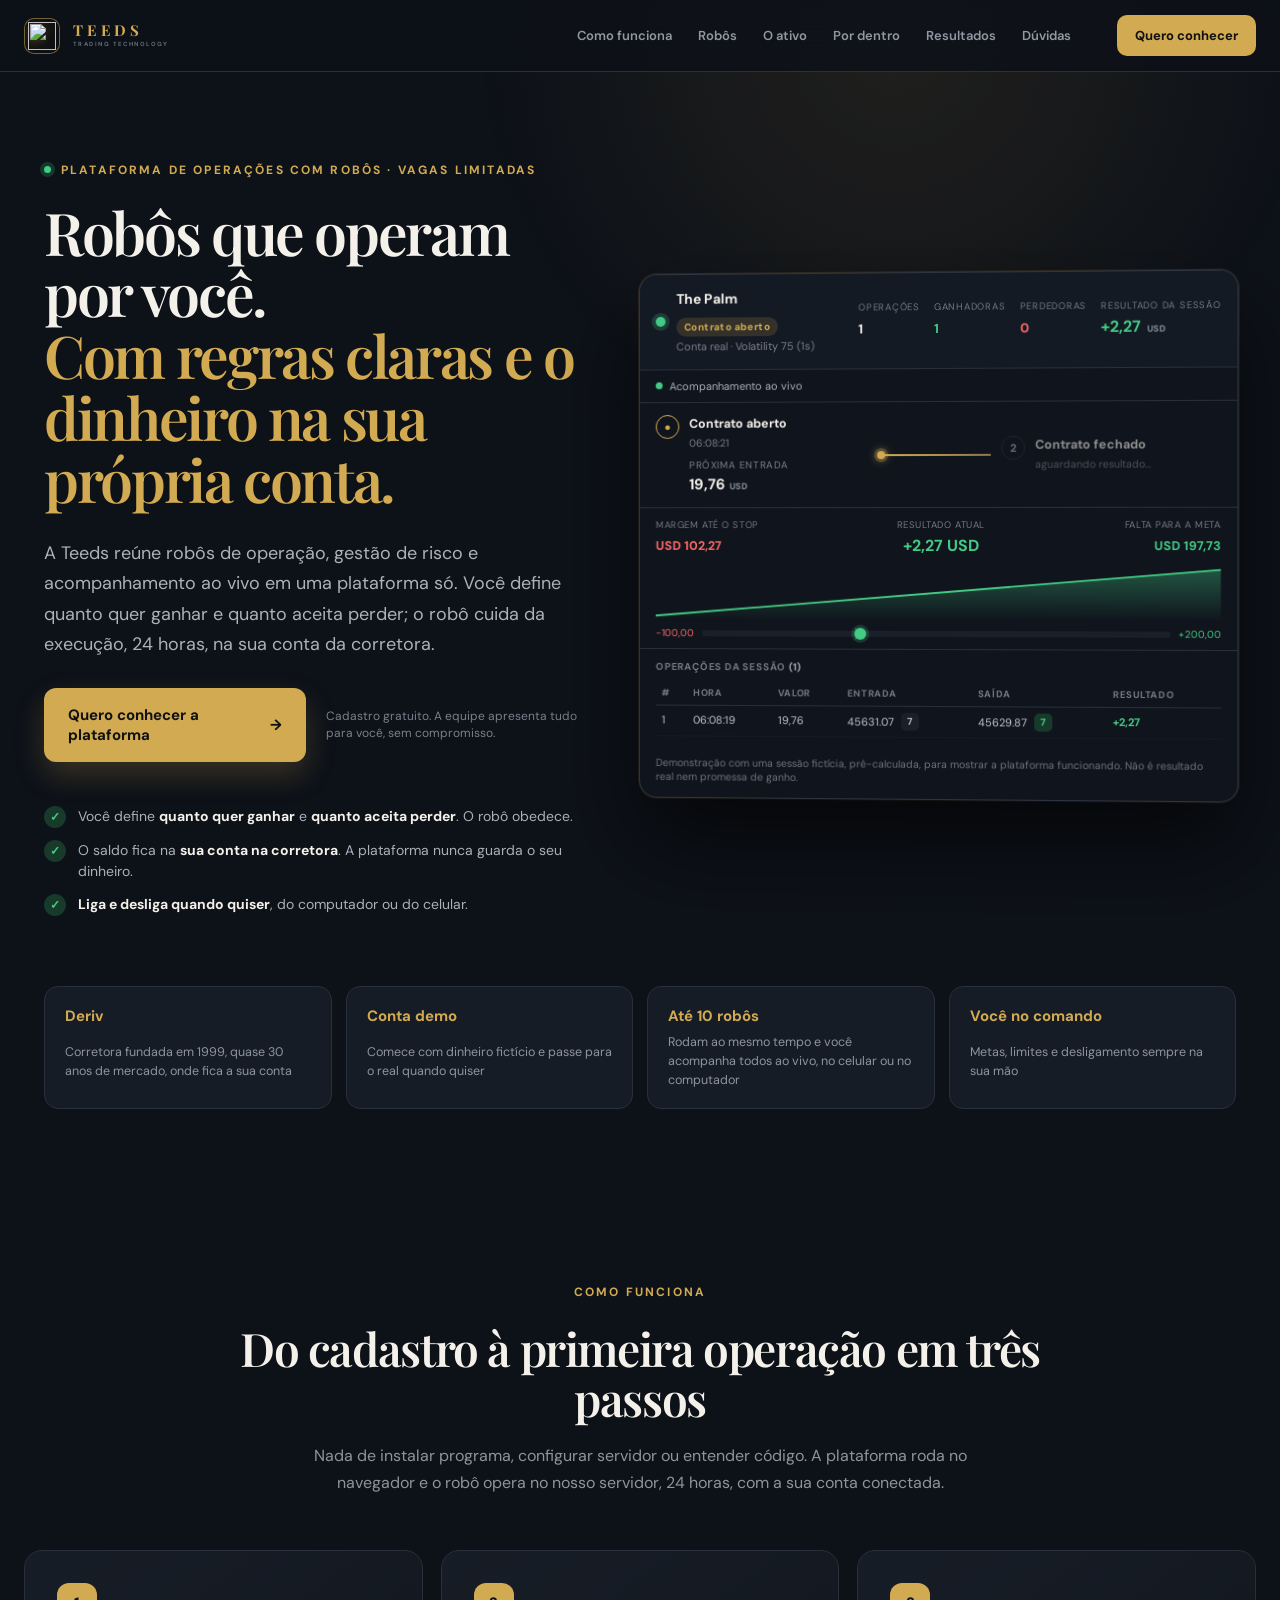
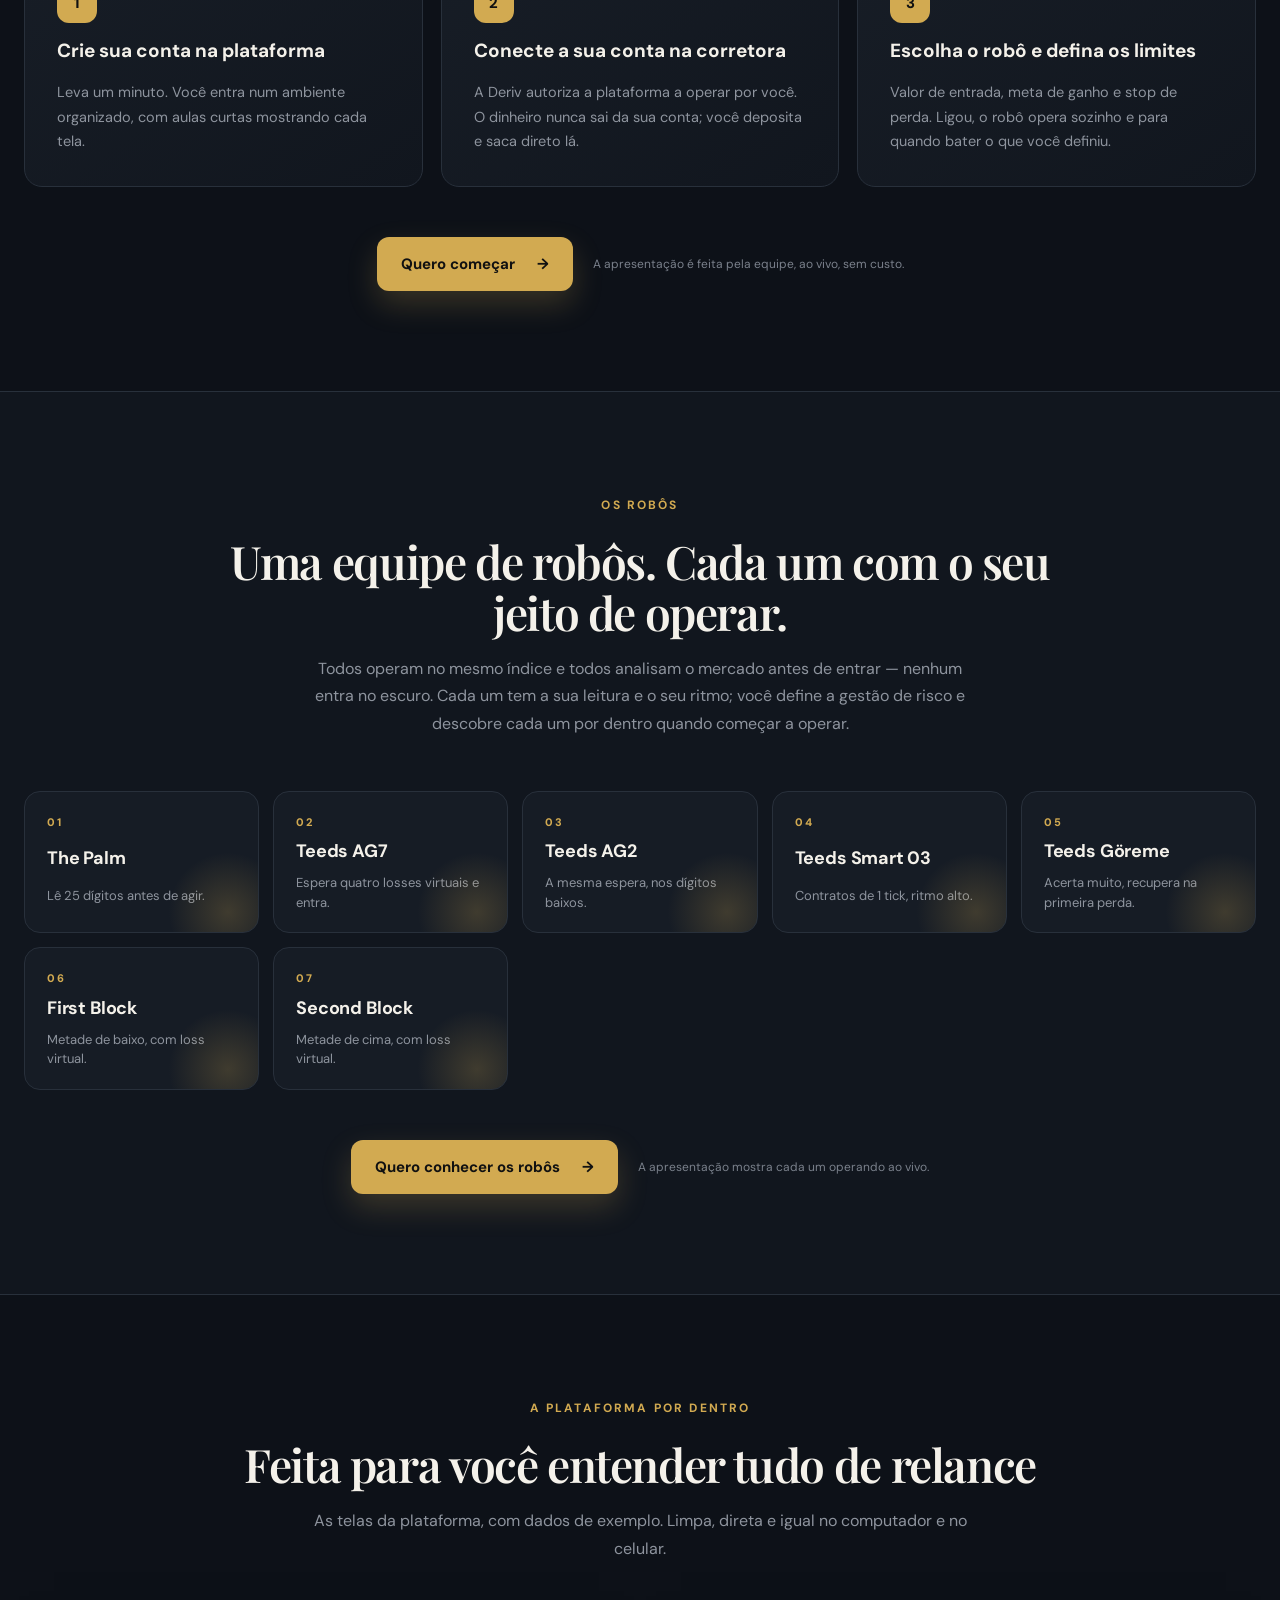
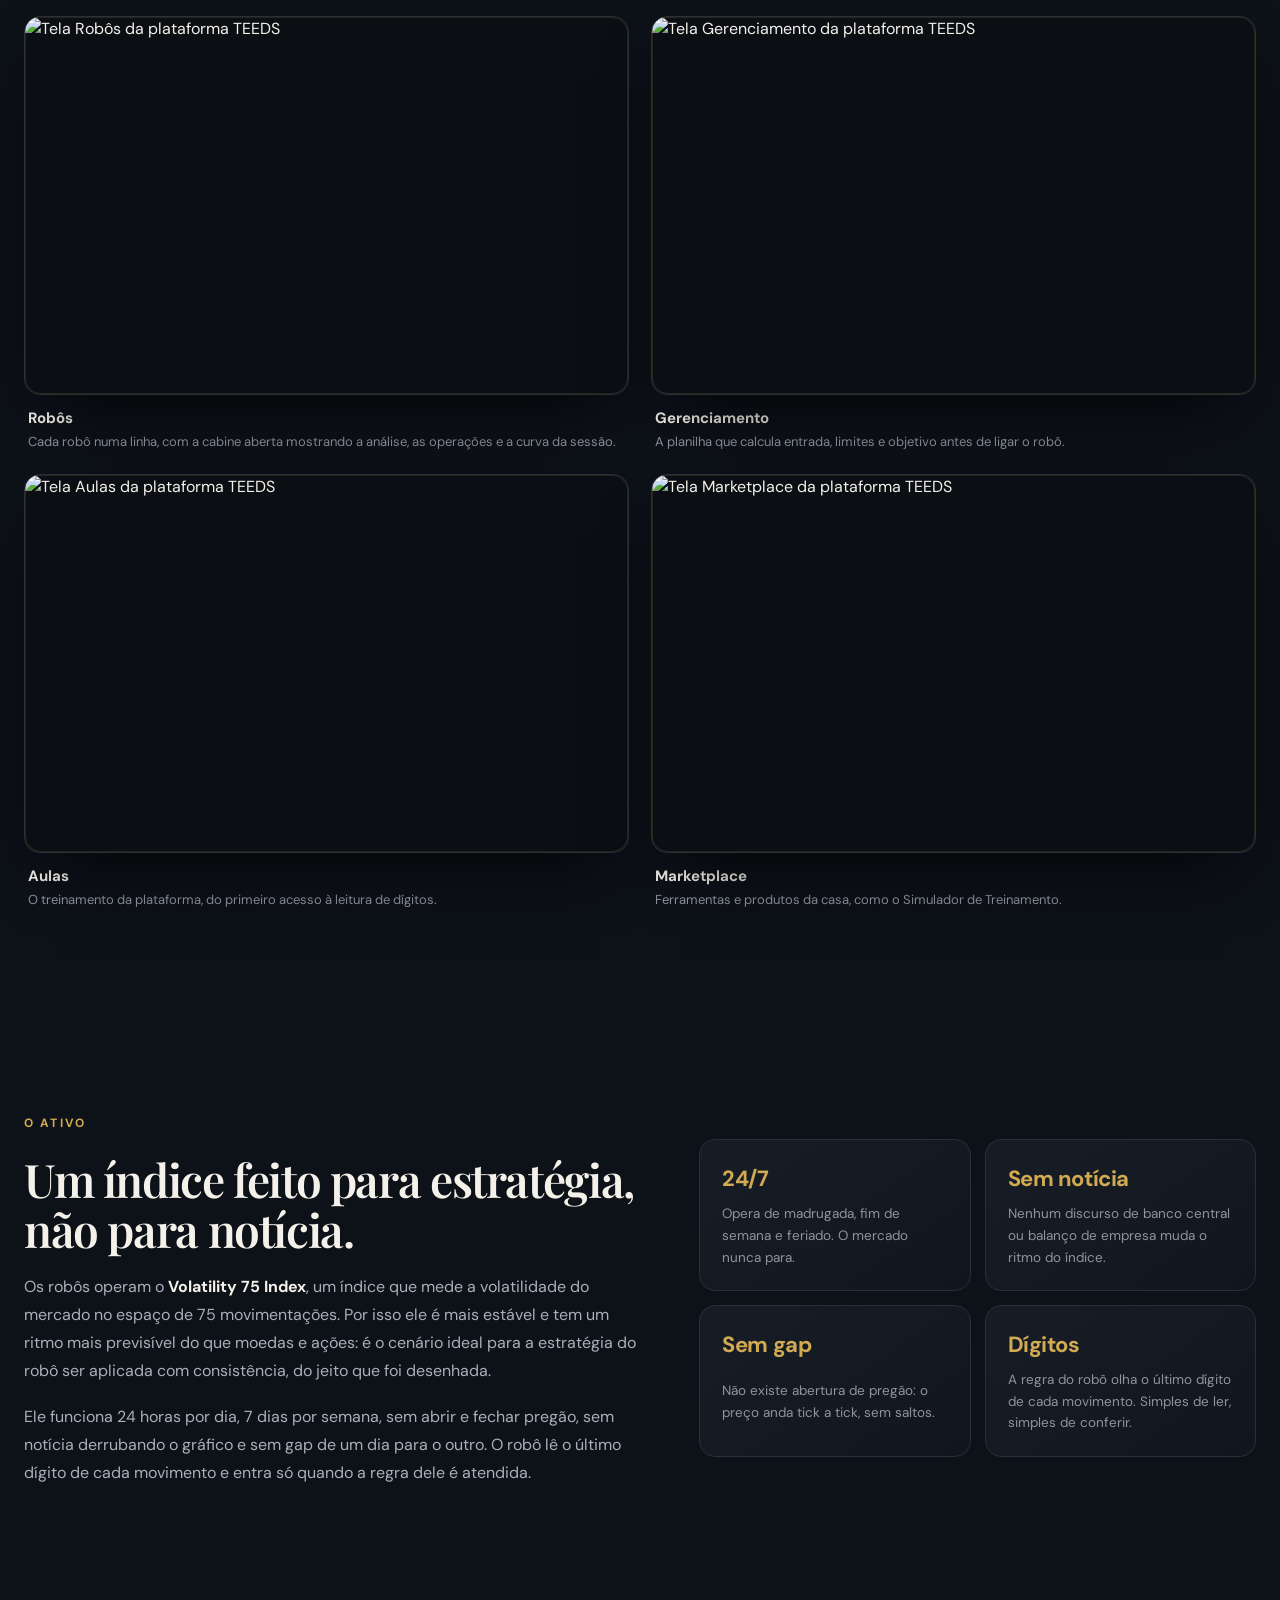
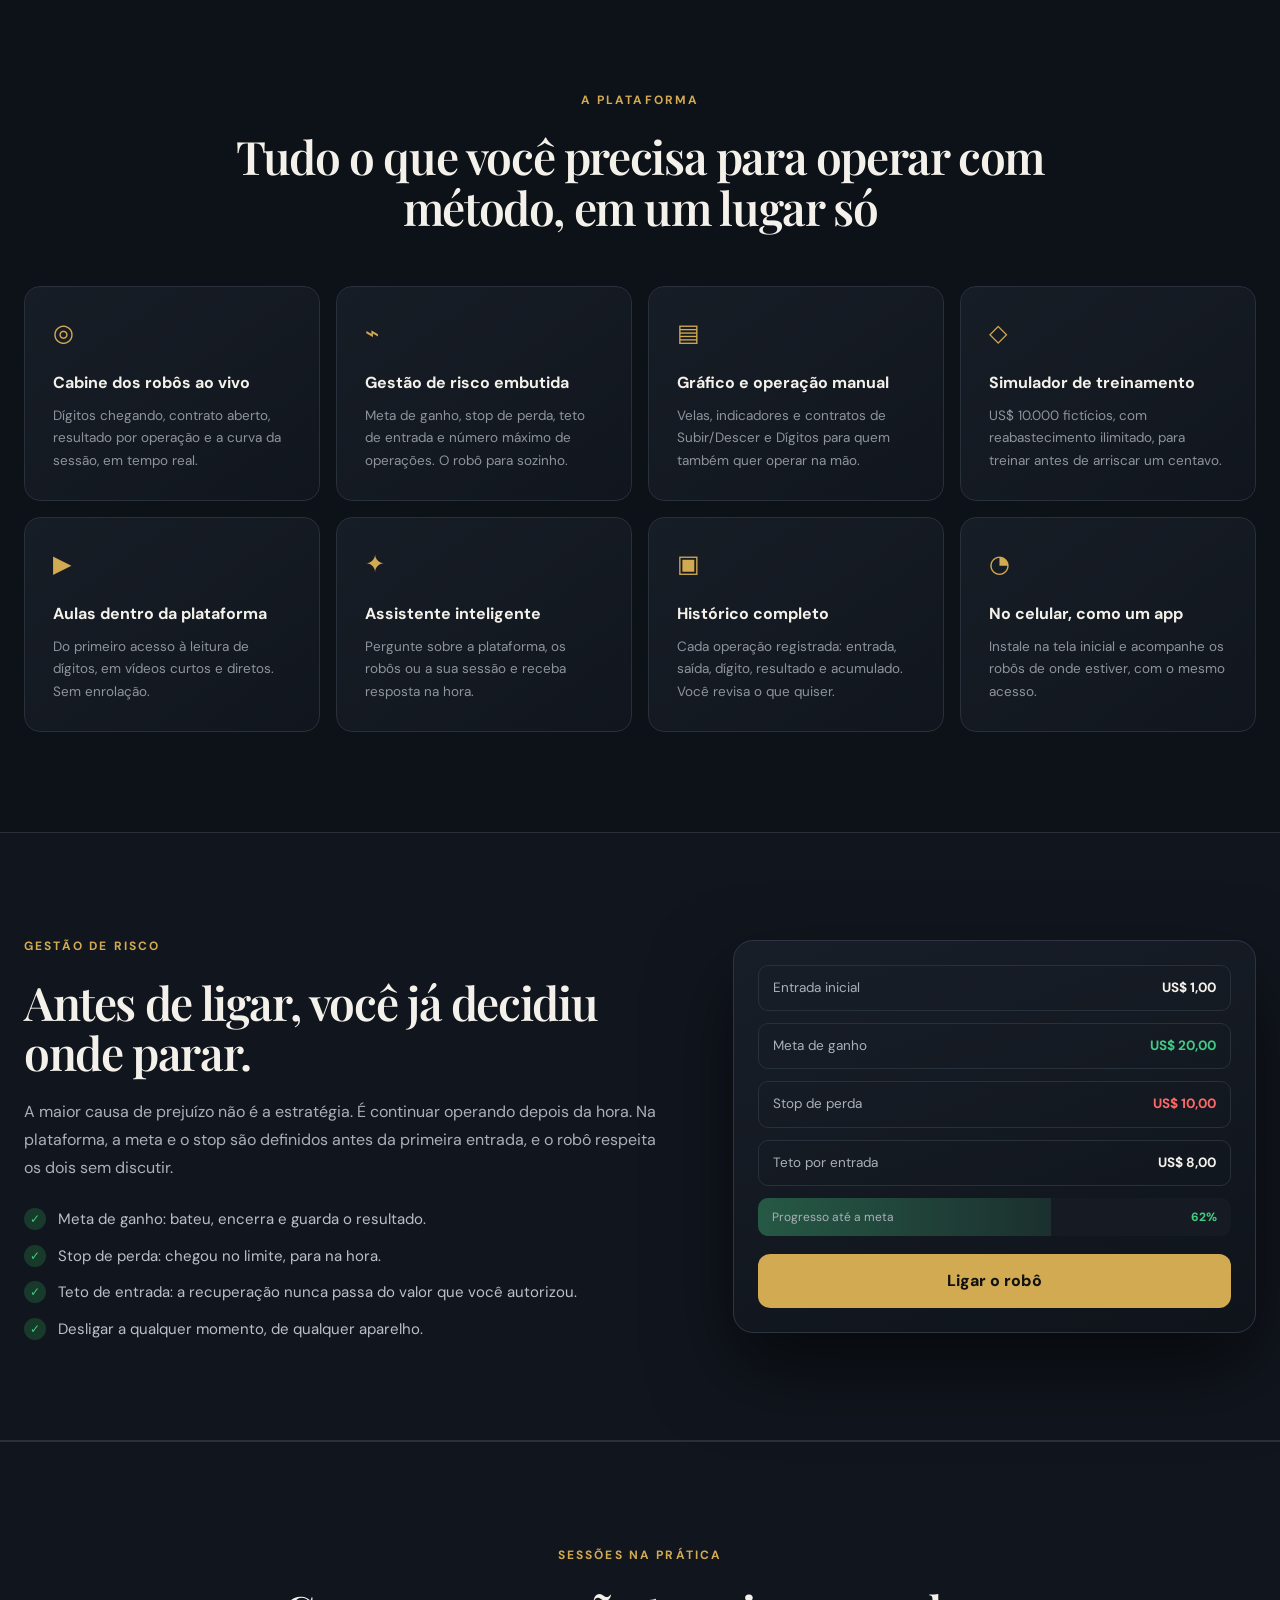
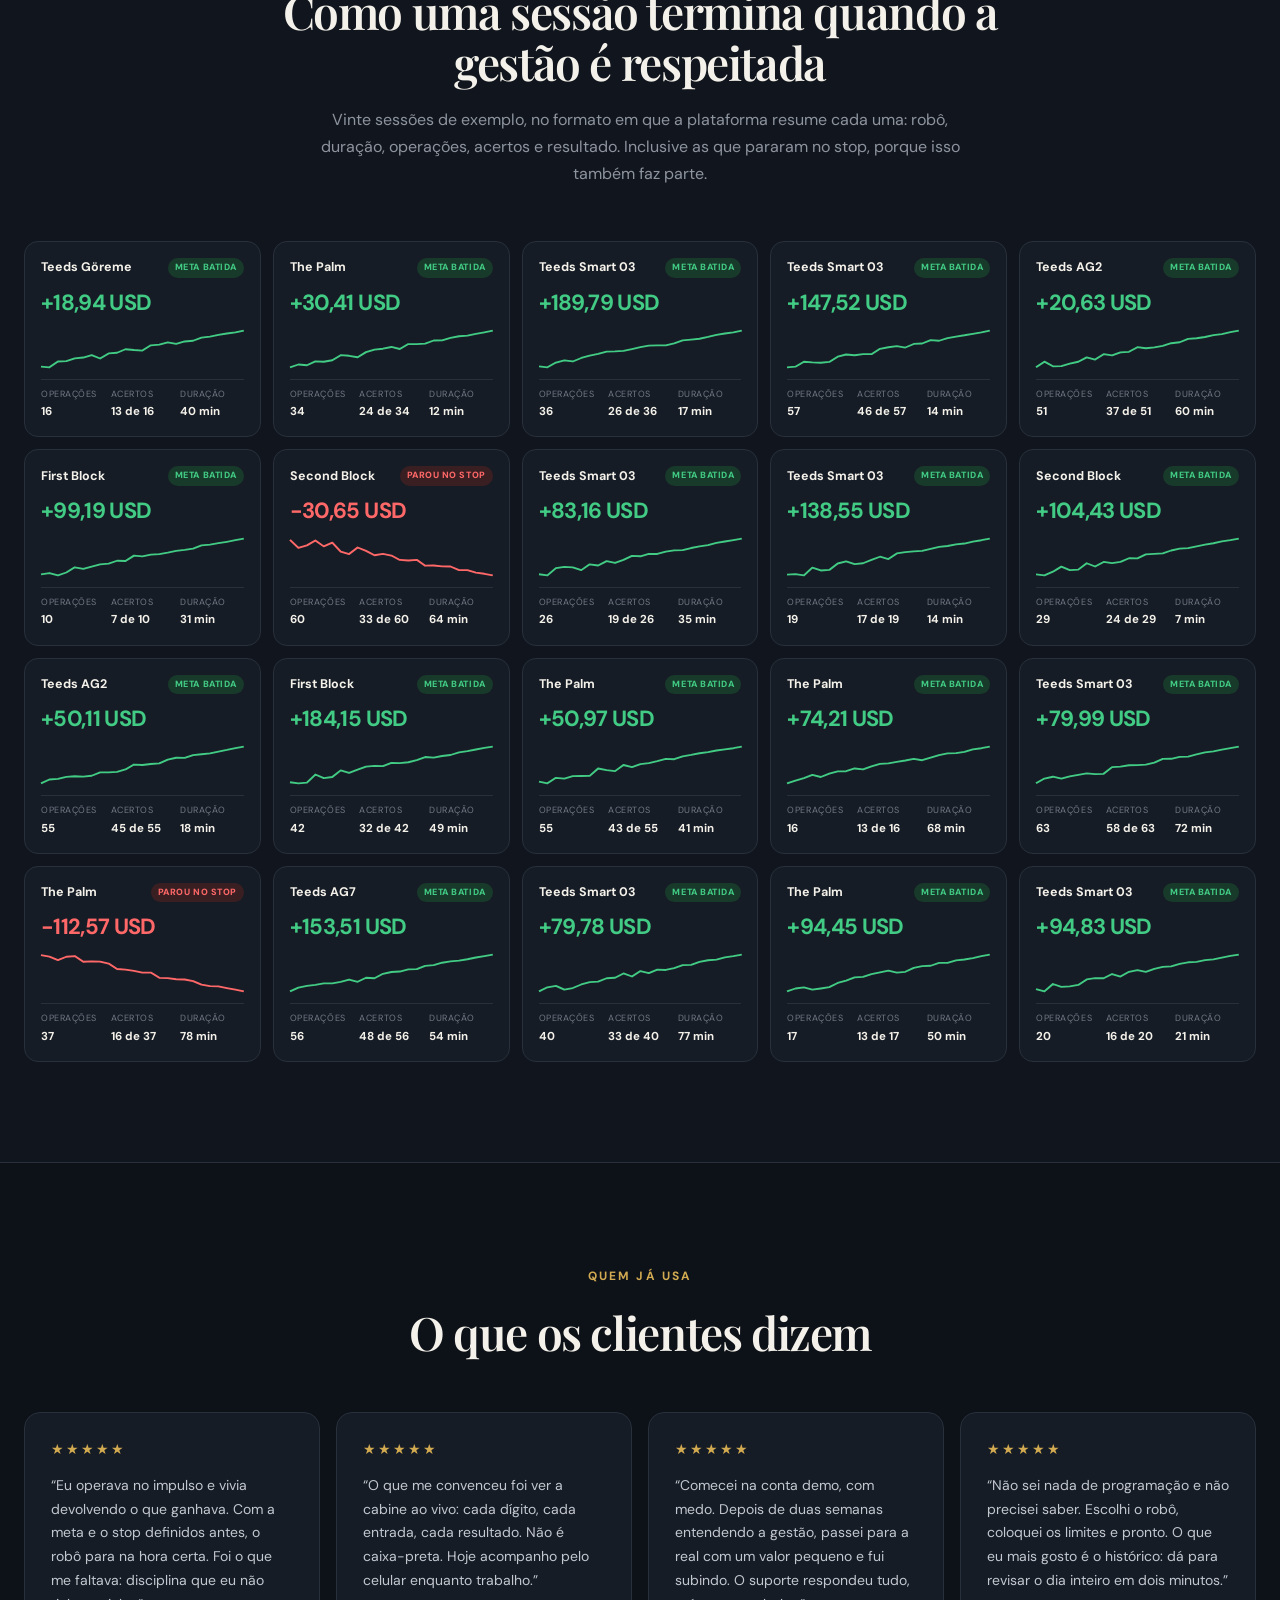
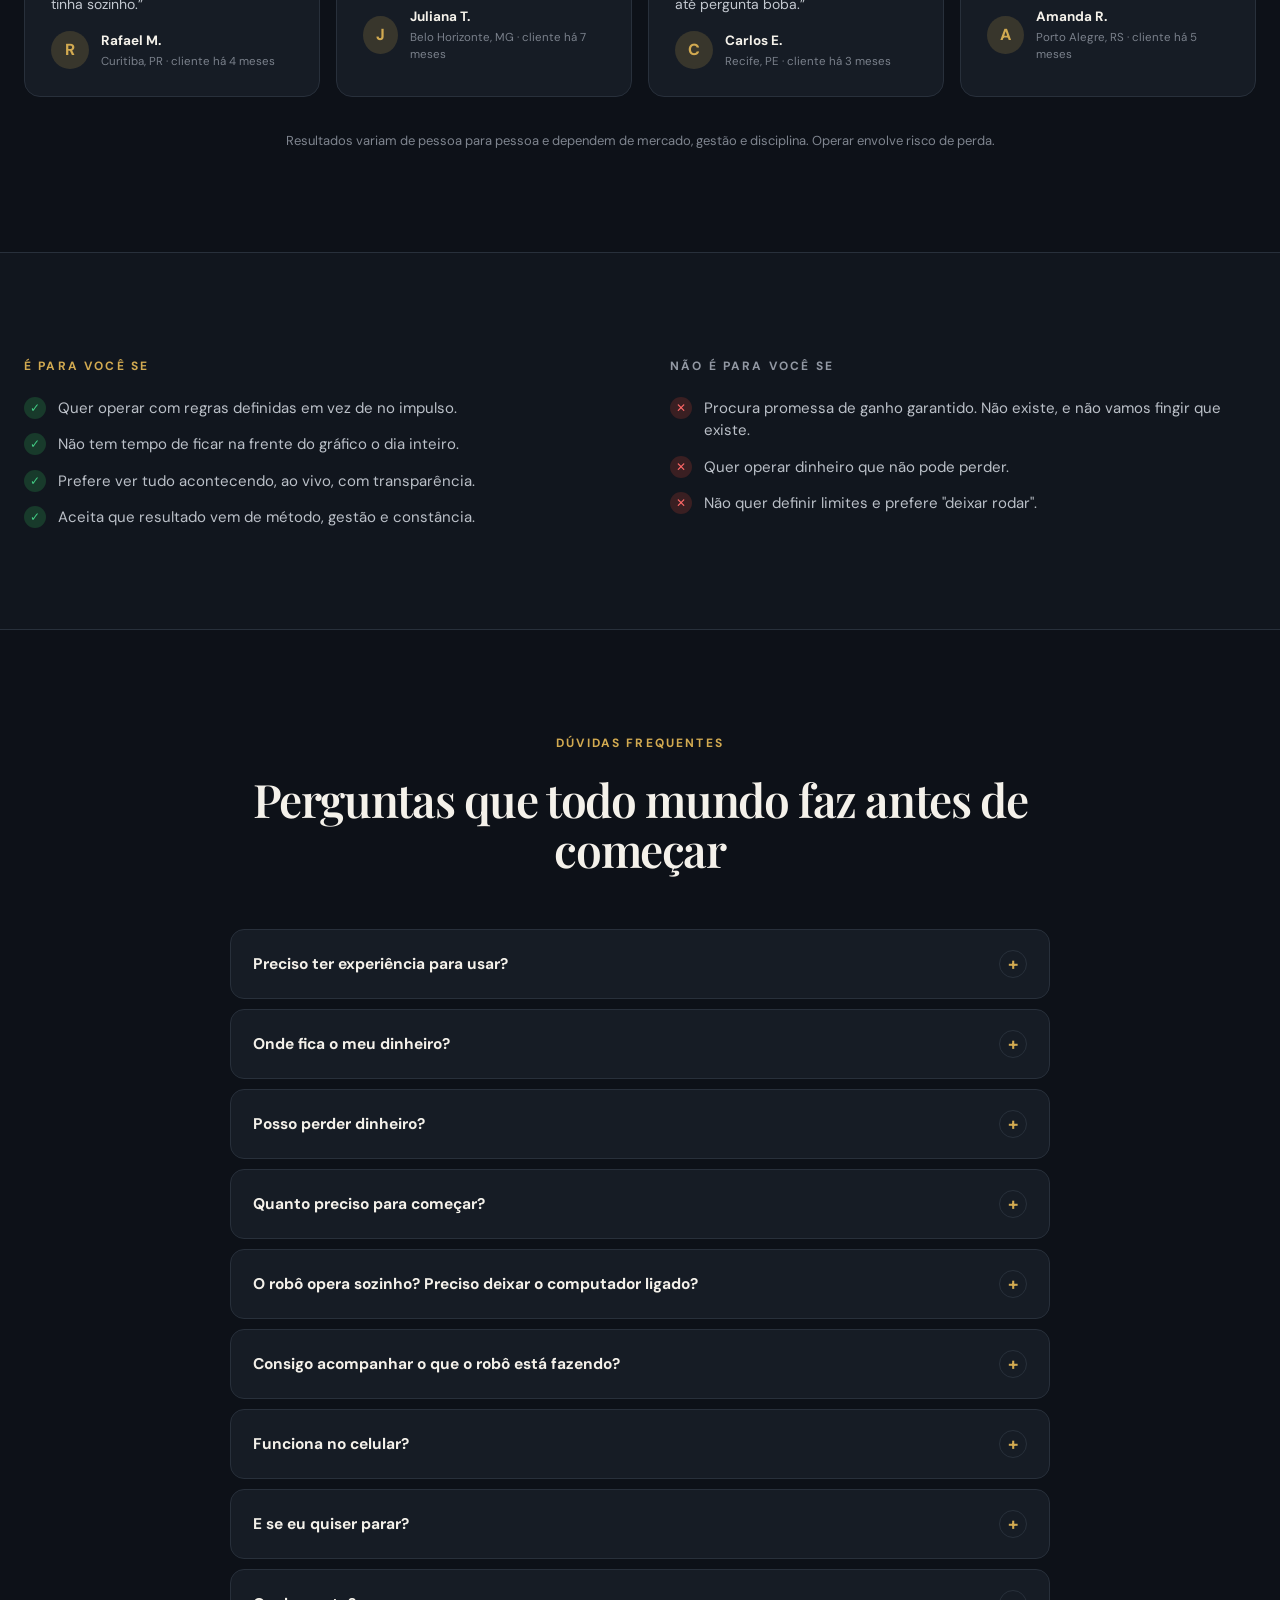
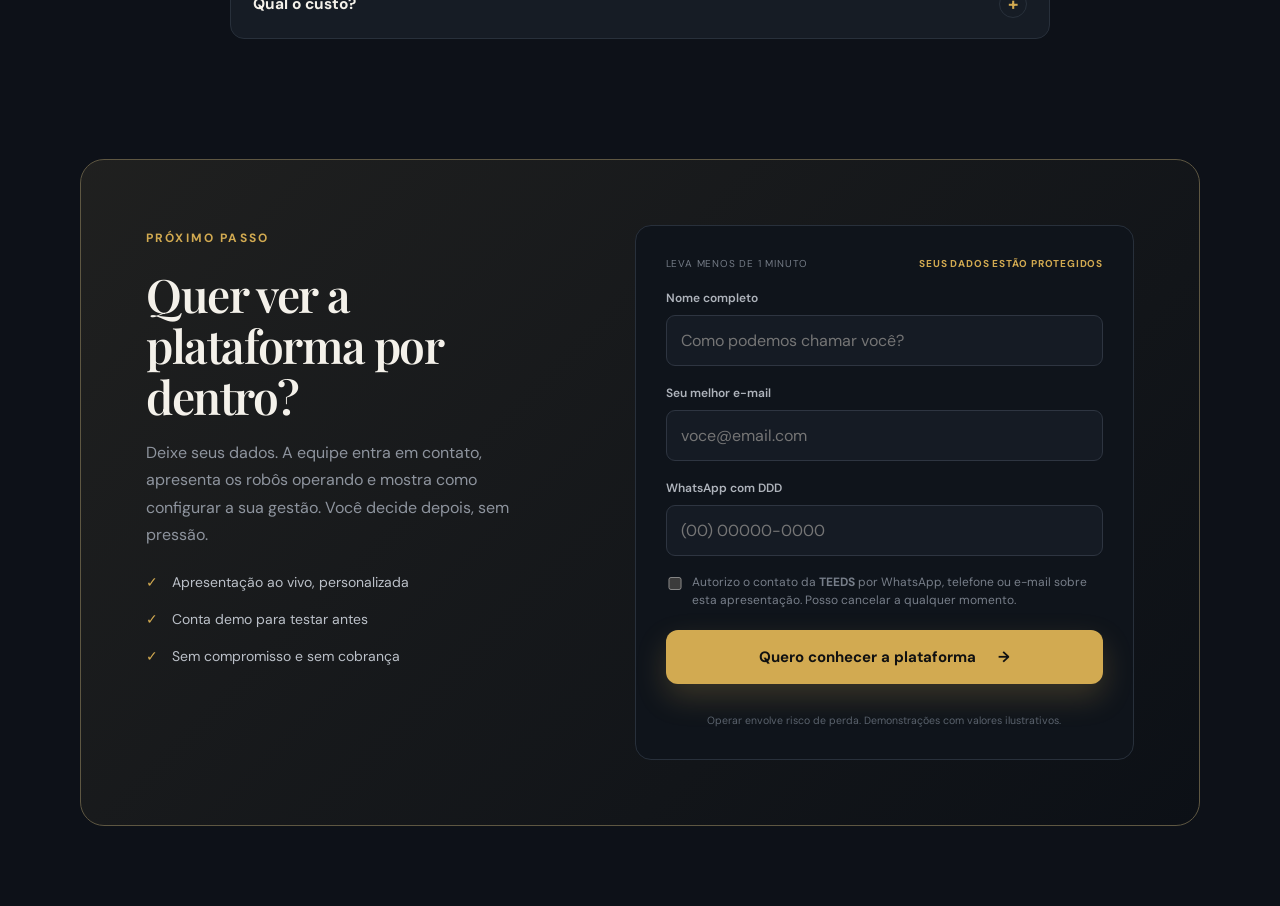
==== commit 3578d912: "OMNI: 2026-09-24 13:45" ====
--- a/cadastro/index.html
+++ b/cadastro/index.html
@@ -313,7 +313,7 @@
 
     <!-- ========================================================= POR DENTRO -->
     <section class="bloco" id="por-dentro">
-      <div class="bloco-cab"><span class="sobretitulo">A plataforma por dentro</span><h2>Feita para você entender tudo de relance</h2><p>Telas reais da plataforma. Limpa, direta e igual no computador e no celular.</p></div>
+      <div class="bloco-cab"><span class="sobretitulo">A plataforma por dentro</span><h2>Feita para você entender tudo de relance</h2><p>As telas da plataforma, com dados de exemplo. Limpa, direta e igual no computador e no celular.</p></div>
       <div class="galeria" data-galeria></div>
     </section>
 
@@ -451,13 +451,13 @@
   intro: 'A OMNI reúne robôs de operação, gestão de risco e acompanhamento ao vivo em uma plataforma só. Você define quanto quer ganhar e quanto aceita perder; o robô cuida da execução, 24 horas, na sua conta da corretora.',
   robos: [['ag2', 'OMNI Under', 'Espera o mercado errar quatro vezes.'], ['superior5', 'OMNI Over', 'A mesma espera, nos dígitos altos.'], ['firstblock', 'OMNI Bull', 'Metade de baixo, com loss virtual.'], ['secondblock', 'OMNI Bear', 'Metade de cima, mesma regra do Bull.']],
   demo: { id: 'firstblock', nome: 'OMNI Bull' },
-  fotos: [['omni-operar.webp', 'Operar', 'Gráfico ao vivo, indicadores e contratos manuais na mesma tela.'], ['omni-gerenciamento.webp', 'Gerenciamento', 'A planilha que calcula entrada, limites e objetivo antes de ligar o robô.'], ['omni-aulas.webp', 'Aulas', 'O treinamento da plataforma, do primeiro acesso à leitura de dígitos.'], ['omni-marketplace.webp', 'Marketplace', 'Ferramentas e produtos da casa, como o Simulador de Treinamento.']],
+  fotos: [['omni-robos.webp', 'Robôs', 'Cada robô numa linha, com a cabine aberta mostrando a análise, as operações e a curva da sessão.'], ['omni-gerenciamento.webp', 'Gerenciamento', 'A planilha que calcula entrada, limites e objetivo antes de ligar o robô.'], ['omni-aulas.webp', 'Aulas', 'O treinamento da plataforma, do primeiro acesso à leitura de dígitos.'], ['omni-marketplace.webp', 'Marketplace', 'Ferramentas e produtos da casa, como o Simulador de Treinamento.']],
 } : {
   nome: 'TEEDS', cor: '#d2aa51', escura: '#8c6926', emblema: '/teeds-marca.png', assinatura: 'TRADING TECHNOLOGY',
   intro: 'A Teeds reúne robôs de operação, gestão de risco e acompanhamento ao vivo em uma plataforma só. Você define quanto quer ganhar e quanto aceita perder; o robô cuida da execução, 24 horas, na sua conta da corretora.',
   robos: [['thepalm', 'The Palm', 'Lê 25 dígitos antes de agir.'], ['superior5', 'Teeds AG7', 'Espera quatro losses virtuais e entra.'], ['ag2', 'Teeds AG2', 'A mesma espera, nos dígitos baixos.'], ['smart03', 'Teeds Smart 03', 'Contratos de 1 tick, ritmo alto.'], ['goreme', 'Teeds Göreme', 'Acerta muito, recupera na primeira perda.'], ['firstblock', 'First Block', 'Metade de baixo, com loss virtual.'], ['secondblock', 'Second Block', 'Metade de cima, com loss virtual.']],
   demo: { id: 'thepalm', nome: 'The Palm' },
-  fotos: [['teeds-operar.webp', 'Operar', 'Gráfico ao vivo, indicadores e contratos manuais na mesma tela.'], ['teeds-gerenciamento.webp', 'Gerenciamento', 'A planilha que calcula entrada, limites e objetivo antes de ligar o robô.'], ['teeds-aulas.webp', 'Aulas', 'O treinamento da plataforma, do primeiro acesso à leitura de dígitos.'], ['teeds-marketplace.webp', 'Marketplace', 'Ferramentas e produtos da casa, como o Simulador de Treinamento.']],
+  fotos: [['teeds-robos.webp', 'Robôs', 'Cada robô numa linha, com a cabine aberta mostrando a análise, as operações e a curva da sessão.'], ['teeds-gerenciamento.webp', 'Gerenciamento', 'A planilha que calcula entrada, limites e objetivo antes de ligar o robô.'], ['teeds-aulas.webp', 'Aulas', 'O treinamento da plataforma, do primeiro acesso à leitura de dígitos.'], ['teeds-marketplace.webp', 'Marketplace', 'Ferramentas e produtos da casa, como o Simulador de Treinamento.']],
 }
 document.documentElement.dataset.marca = marca
 document.documentElement.style.setProperty('--cor', config.cor)
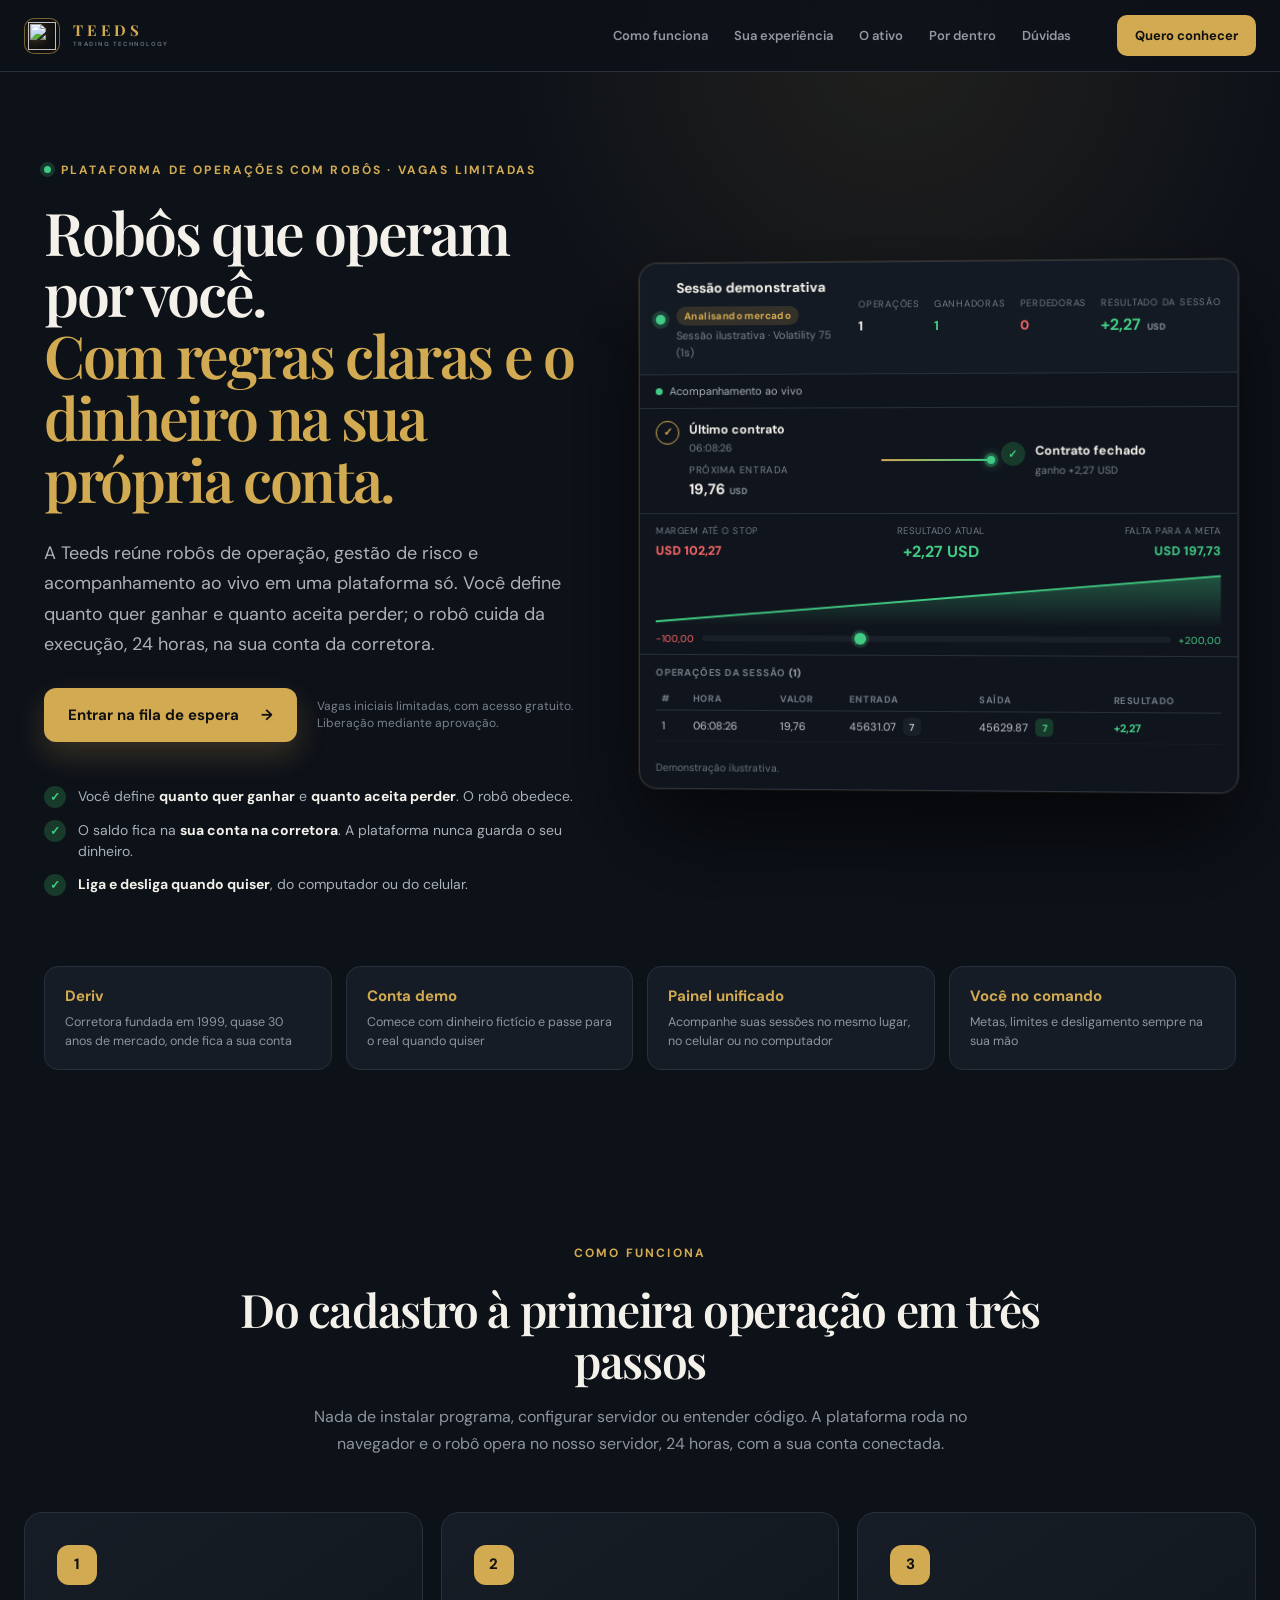
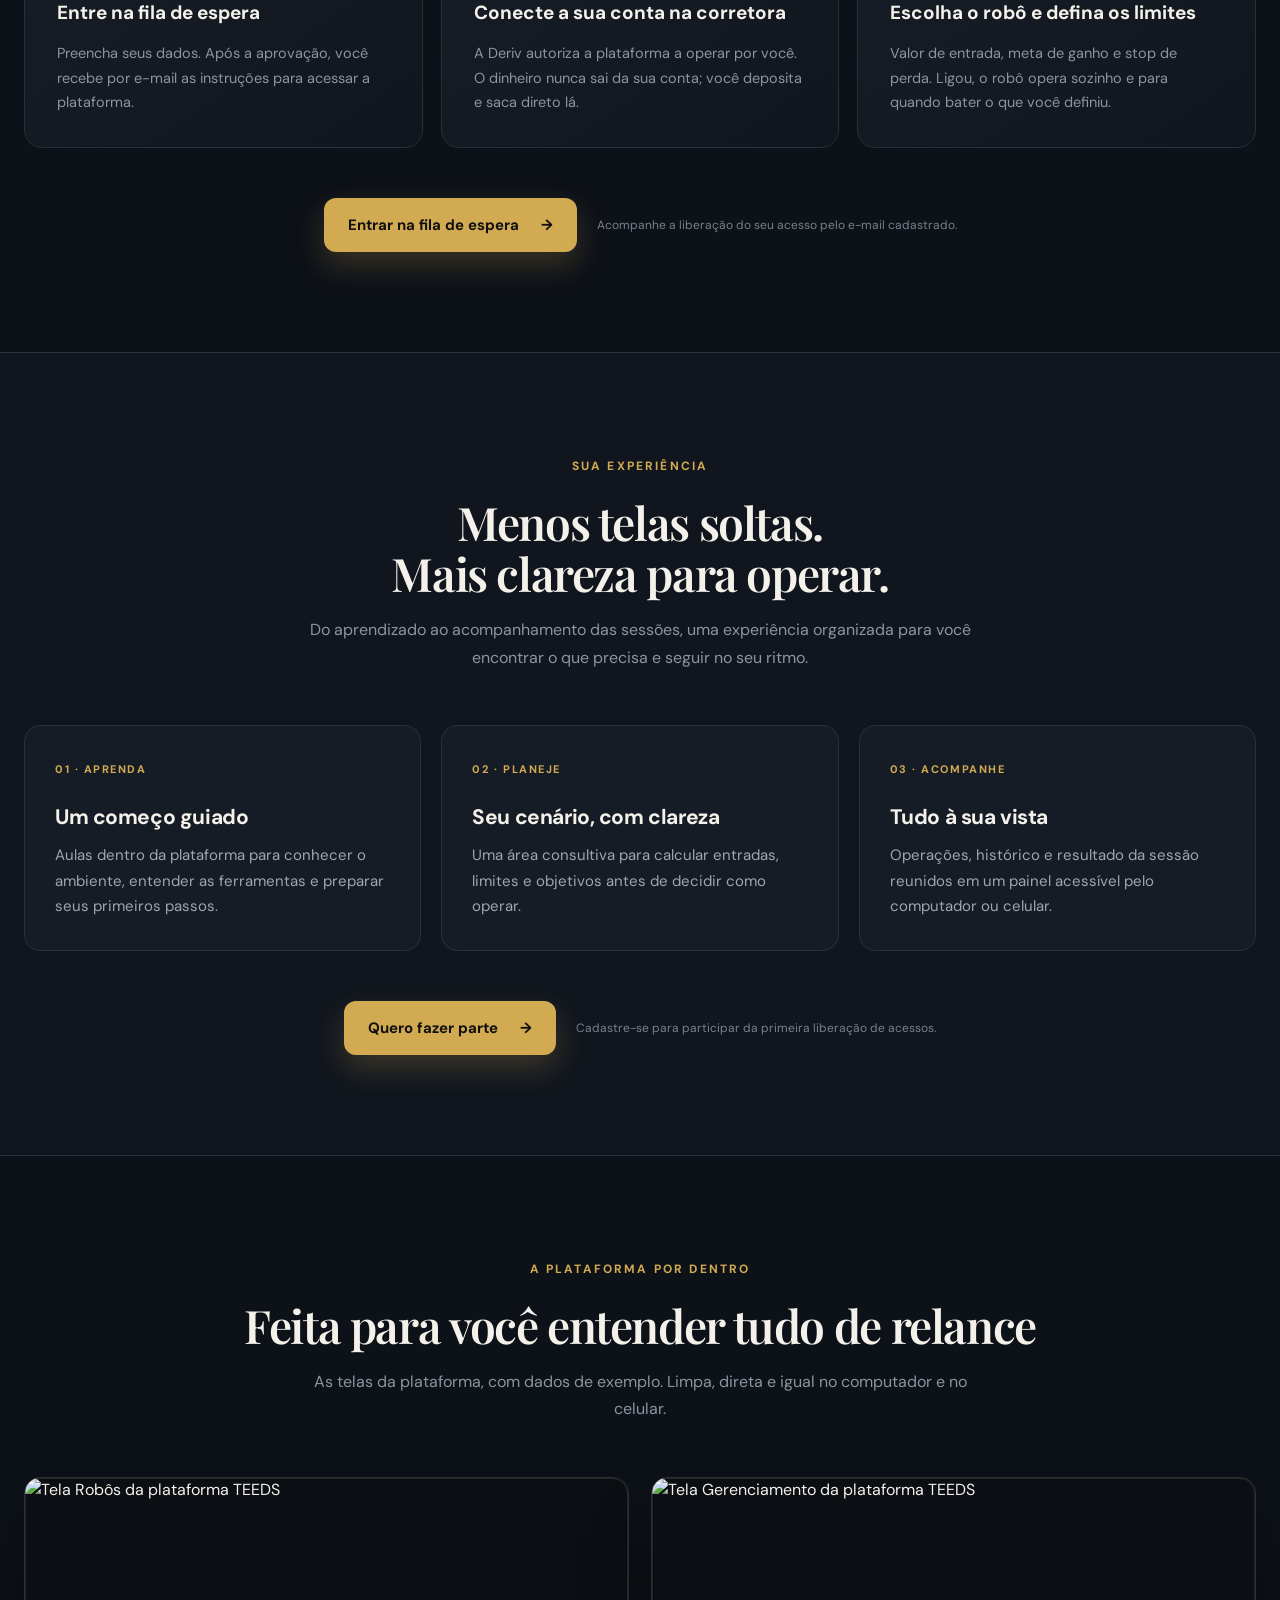
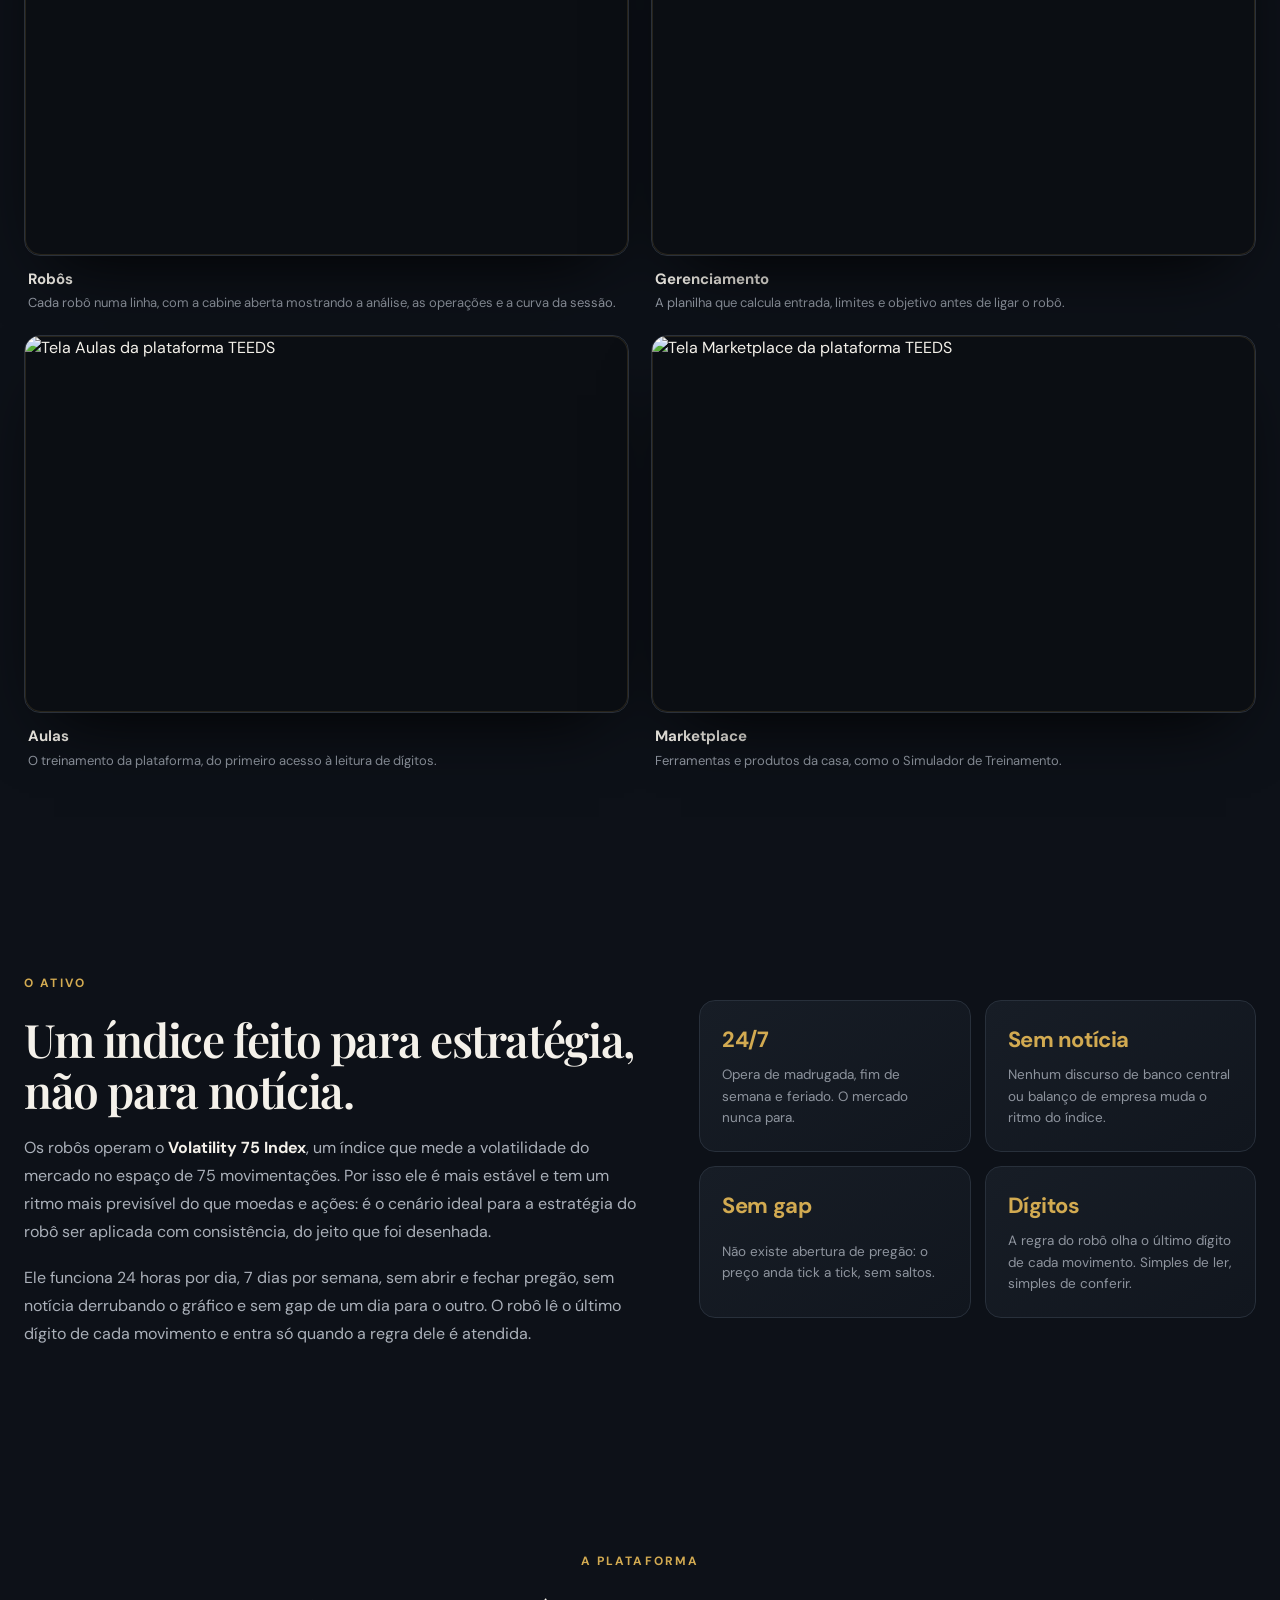
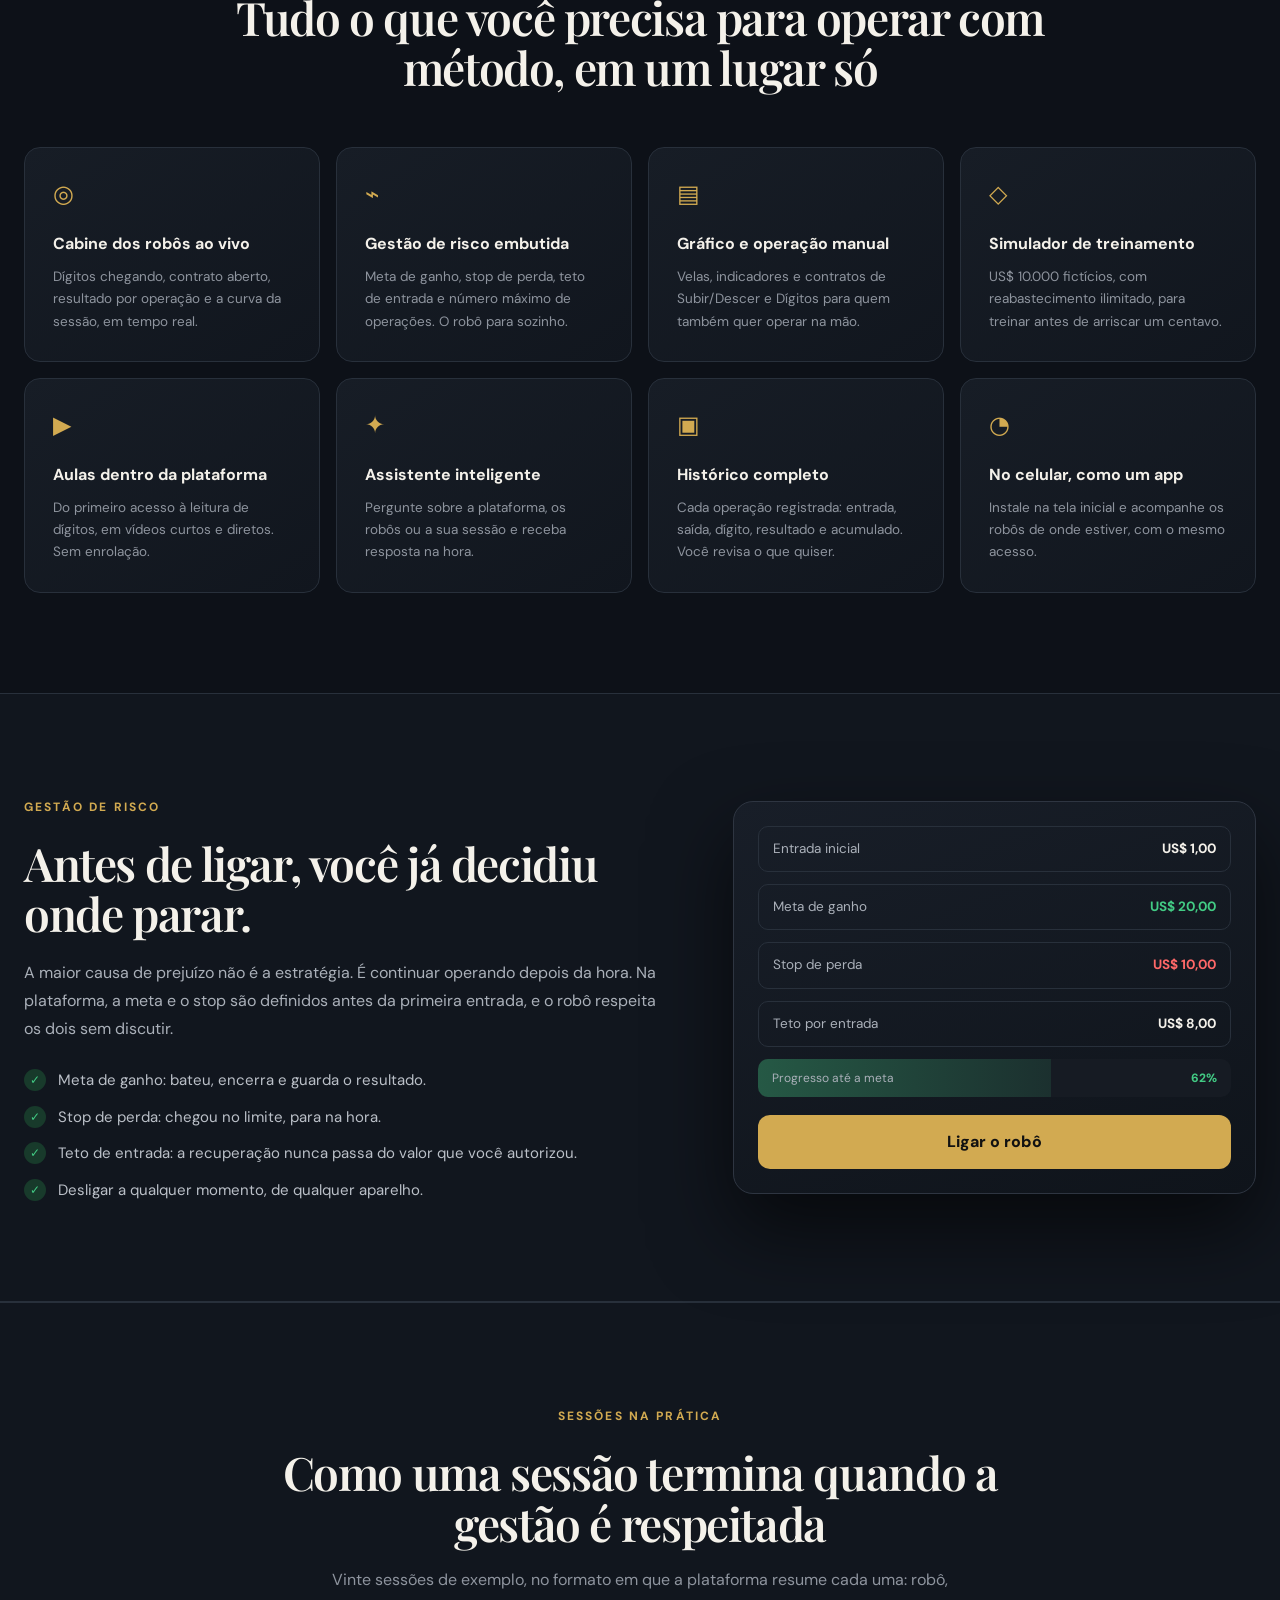
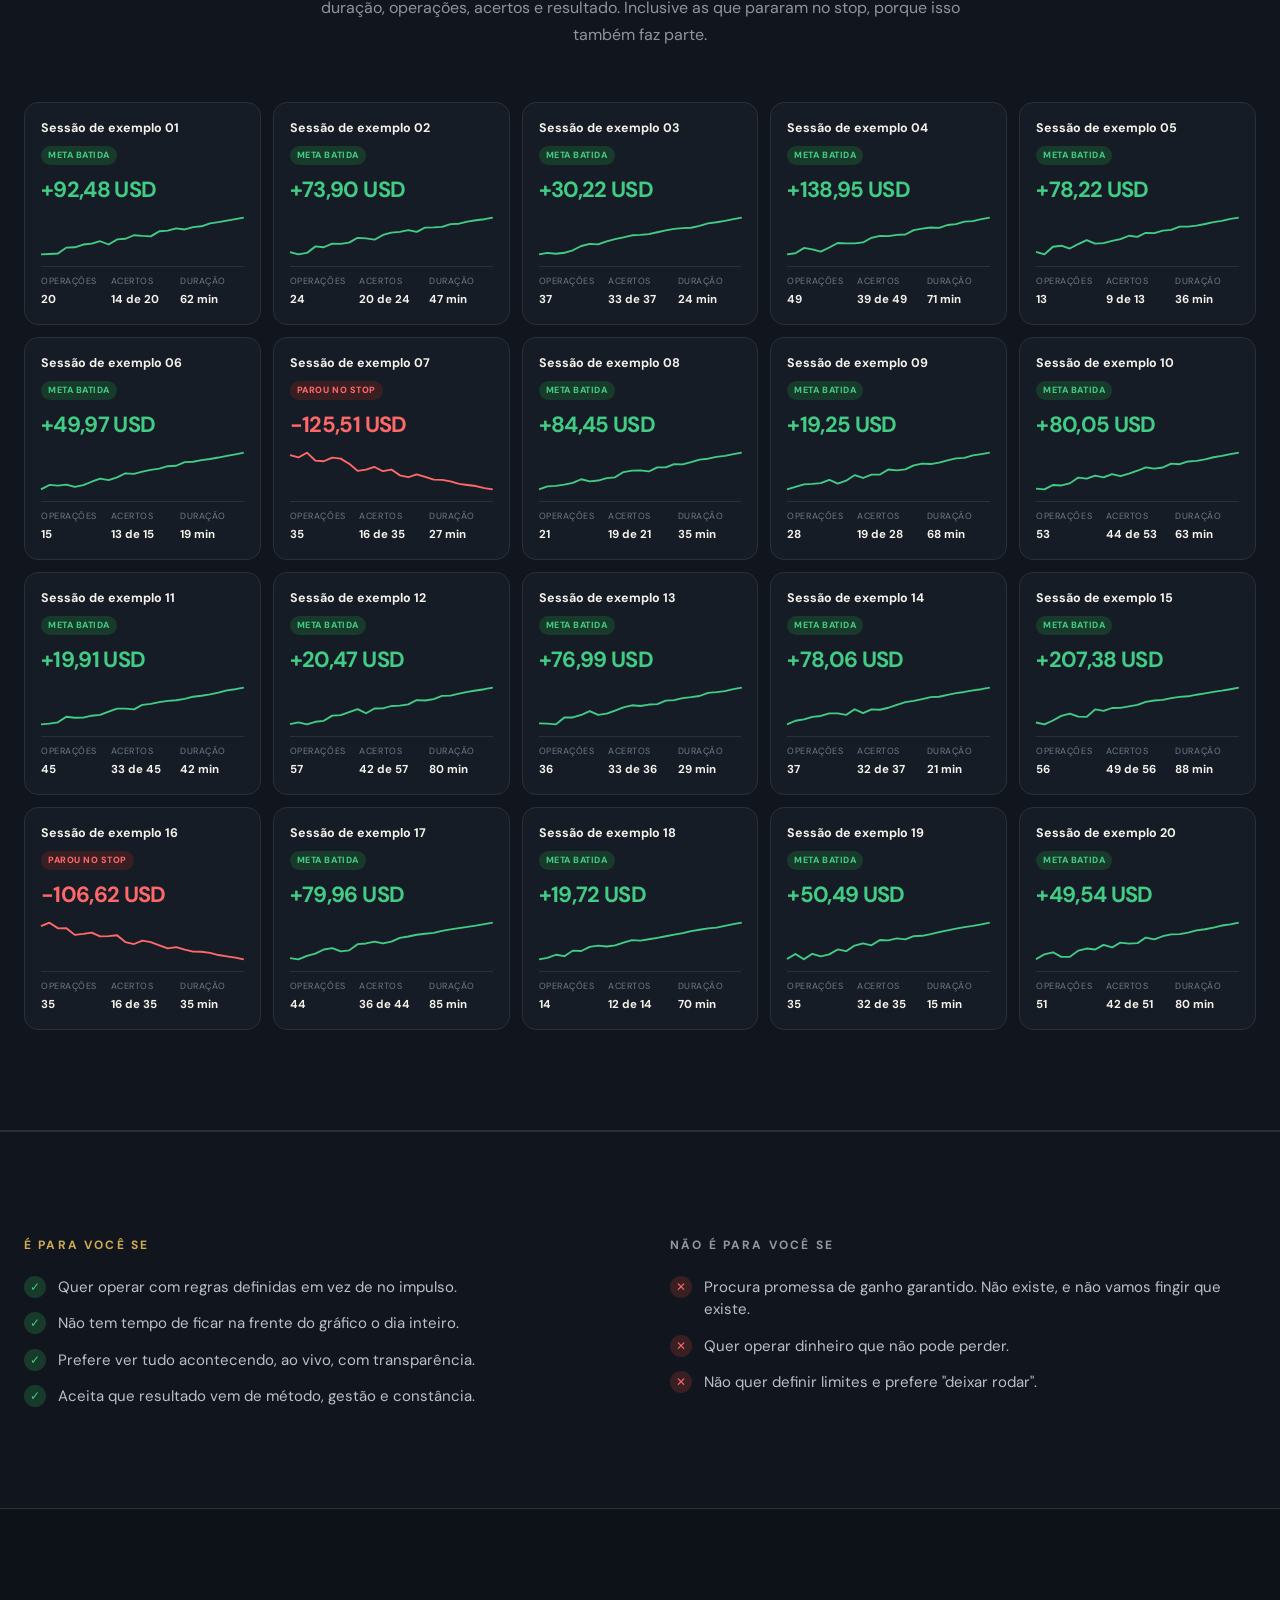
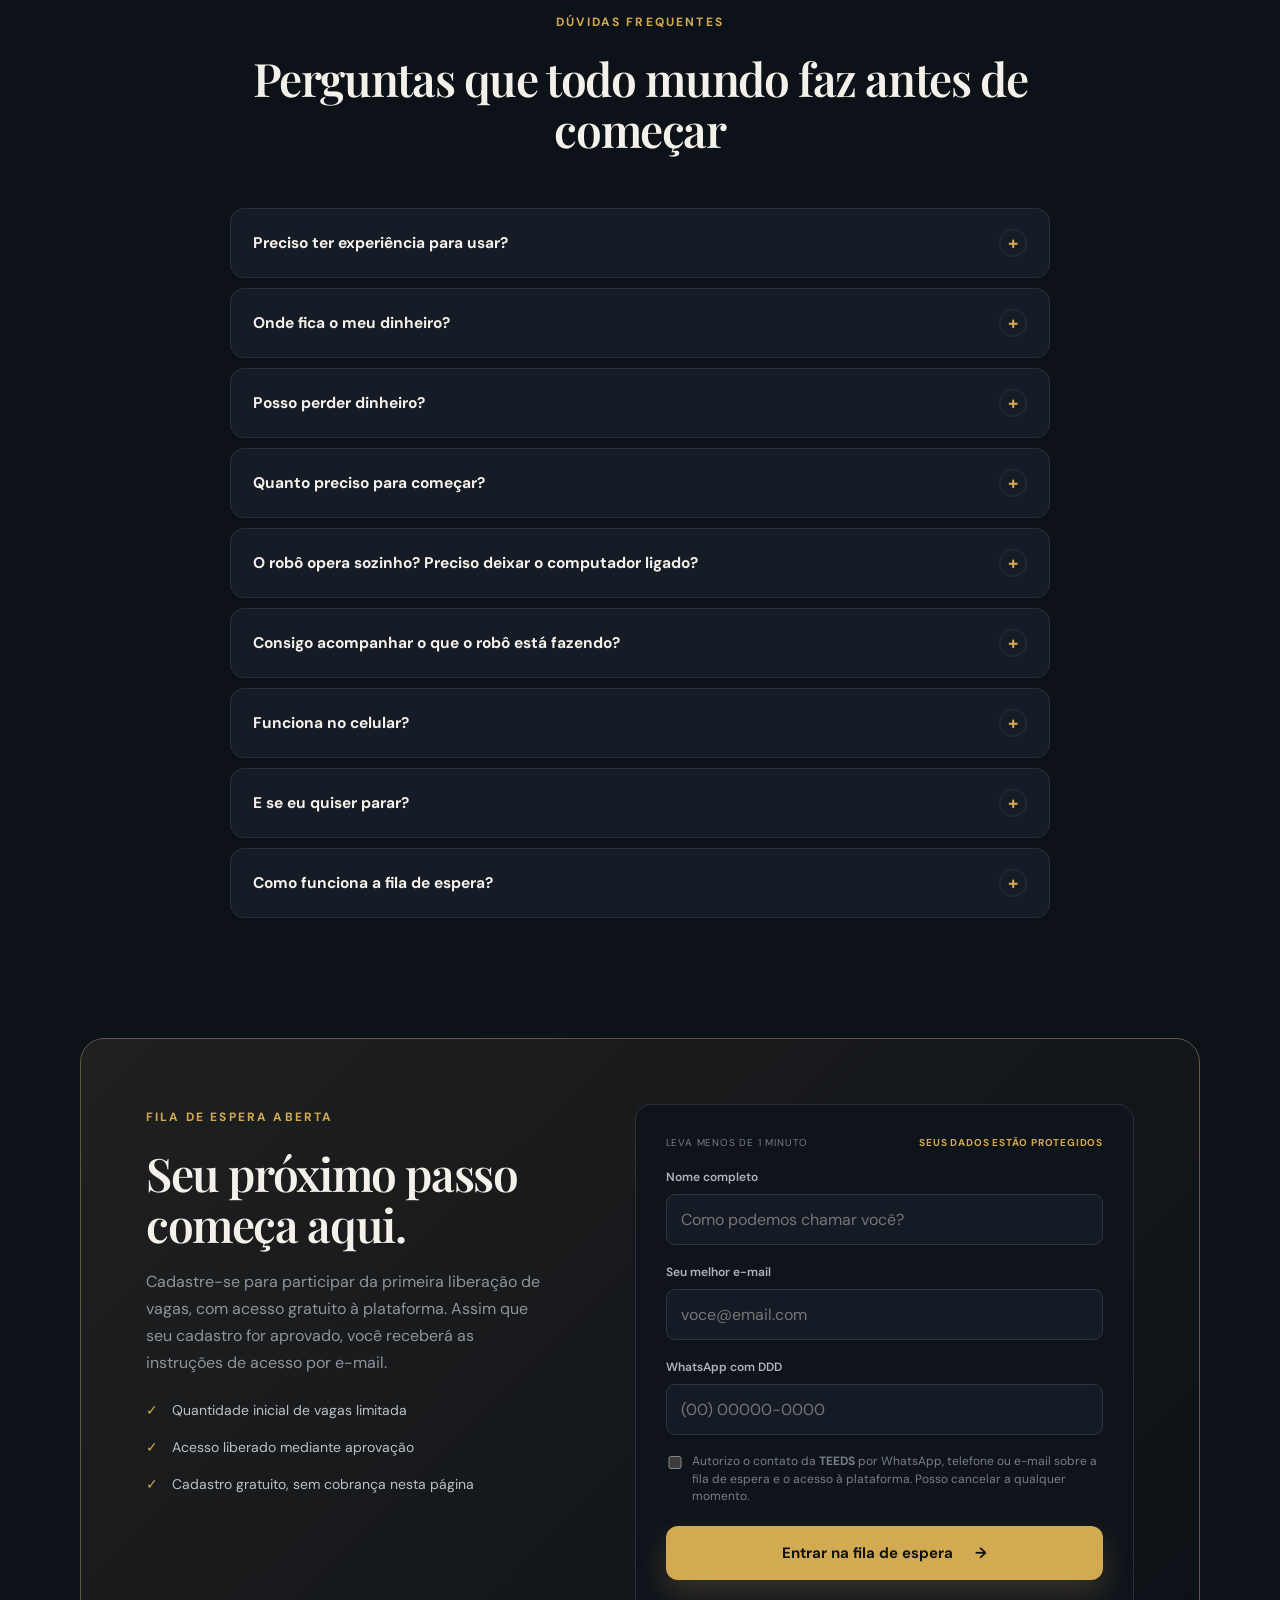
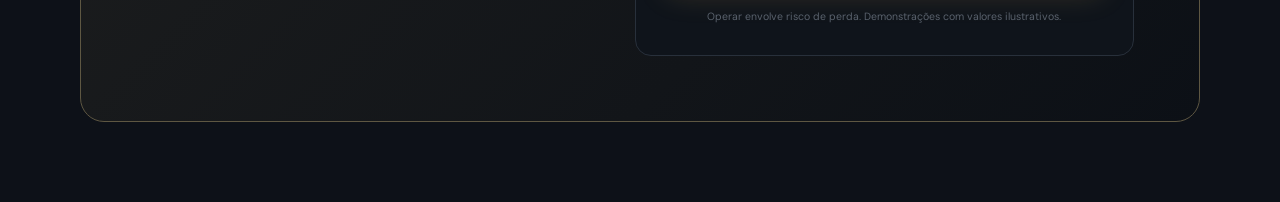
==== commit 34bcef7d: "OMNI: 2026-09-30 10:06" ====
--- a/cadastro/index.html
+++ b/cadastro/index.html
@@ -17,6 +17,10 @@
   <style>:root{--cor:#d2aa51;--cor-escura:#8c6926;--fundo:#0d1118;--fundo2:#11161e;--cartao:#161c25;--linha:#28303b;--texto:#f4f1ea;--muted:#9298a3;--verde:#42cb84;--vermelho:#ff6868;--sat:env(safe-area-inset-top,0px);--sab:env(safe-area-inset-bottom,0px);font-family:"DM Sans",sans-serif;color-scheme:dark;scroll-behavior:smooth}
 *{box-sizing:border-box}
 html{-webkit-text-size-adjust:100%}
+section[id]{scroll-margin-top:90px}
+.hero>*{min-width:0}
+.sessao{min-width:0}
+.sessao header{flex-wrap:wrap;gap:6px}
 body{margin:0;background:var(--fundo);color:var(--texto);overflow-x:hidden;line-height:1.5}
 body:before{content:"";position:fixed;inset:0;z-index:-1;background:radial-gradient(circle at 70% 5%,color-mix(in srgb,var(--cor) 10%,transparent),transparent 34%);pointer-events:none}
 img{max-width:100%}
@@ -129,7 +133,12 @@
 .passos h3{font-size:19px}.passos p{margin:0;color:#8e949e;line-height:1.7;font-size:14.5px}
 
 /* robôs (só nome e frase) */
-.robos{max-width:1240px;margin:0 auto;display:grid;grid-template-columns:repeat(auto-fit,minmax(220px,1fr));gap:14px}
+.experiencia{max-width:1240px;margin:0 auto;display:grid;grid-template-columns:repeat(3,minmax(0,1fr));gap:20px}
+.experiencia article{padding:30px;border:1px solid var(--linha);border-radius:16px;background:var(--cartao)}
+.experiencia-numero{color:var(--cor);font-size:11px;font-weight:700;letter-spacing:.14em}
+.experiencia h3{font-size:21px;line-height:1.3;margin:24px 0 12px;letter-spacing:-.02em}
+.experiencia p{color:#a0a6af;font-size:15px;line-height:1.7;margin:0}
+@media(max-width:760px){.experiencia{grid-template-columns:1fr;gap:12px}.experiencia article{padding:24px}.experiencia h3{margin-top:16px;font-size:20px}}
 .robo{position:relative;padding:22px 22px 20px;border:1px solid var(--linha);border-radius:16px;background:var(--cartao);display:grid;gap:8px;overflow:hidden;transition:border-color .2s,transform .2s}
 .robo:before{content:"";position:absolute;inset:auto -30px -40px auto;width:120px;height:120px;border-radius:50%;background:radial-gradient(circle,color-mix(in srgb,var(--cor) 22%,transparent),transparent 70%)}
 .robo:hover{border-color:color-mix(in srgb,var(--cor) 45%,var(--linha));transform:translateY(-3px)}
@@ -234,12 +243,96 @@
 @media(max-width:1100px){.grade{grid-template-columns:repeat(2,1fr)}.depoimentos{grid-template-columns:repeat(2,1fr)}.sessoes{grid-template-columns:repeat(3,1fr)}.topo-nav{display:none}}
 @media(max-width:900px){.hero{grid-template-columns:1fr;padding-top:56px;gap:40px}.bloco.ativo{grid-template-columns:1fr;gap:30px}.galeria{grid-template-columns:1fr}.sessoes{grid-template-columns:repeat(2,1fr)}.tv{transform:none}.tv-topo{flex-direction:column;align-items:flex-start;gap:10px}.tv-resumo{width:100%;justify-content:space-between}.tv-resumo span{min-width:0}.faixa{grid-template-columns:repeat(2,1fr)}.passos{grid-template-columns:1fr}.gestao,.paraquem{grid-template-columns:1fr;gap:36px}.cadastro{grid-template-columns:1fr;margin-inline:16px;padding:40px;gap:35px}body > footer{grid-template-columns:1fr;text-align:center}body > footer p,body > footer small{text-align:center}.bloco{padding-block:72px}.cta-fixo{display:flex}}
 @media(max-width:520px){.hero h1{font-size:36px}.hero-acoes{align-items:flex-start;flex-direction:column}.botao{width:100%}.faixa{grid-template-columns:1fr}.grade,.depoimentos,.ativo-cards{grid-template-columns:1fr}.robos{grid-template-columns:1fr 1fr}.robo{padding:16px}.robo b{font-size:15px}.sessoes{grid-template-columns:1fr 1fr;gap:8px}.sessao{padding:12px}.sessao .valor{font-size:18px}.cadastro{padding:22px}.form-top{display:grid;gap:4px}.topo-acao{display:none}.tv-tabela .oculta{display:none}.tv-fluxo{grid-template-columns:1fr auto 1fr}.tv-linha{width:44px}.tv-resumo{flex-wrap:wrap;gap:10px 16px}.tv-resumo .tv-res{flex-basis:100%}.bloco-cab h2{font-size:29px}}
+
+/* Mobile: mesma identidade, hierarquia e espaçamento próprios para toque. */
+button,input,a,summary{-webkit-tap-highlight-color:transparent}
+a:focus-visible,button:focus-visible,summary:focus-visible{outline:2px solid var(--cor);outline-offset:4px}
+.cta-fixo{visibility:hidden;pointer-events:none;opacity:0}
+.cta-fixo.visivel{visibility:visible;pointer-events:auto;opacity:1}
+.sessoes-expandir{display:none}
+@media(max-width:900px){
+  .hero{grid-template-columns:minmax(0,1fr)}
+  .cadastro{grid-template-columns:minmax(0,1fr)}
+  .cadastro>*{min-width:0}
+  .topo{padding-inline:max(20px,env(safe-area-inset-left)) max(20px,env(safe-area-inset-right))}
+  .tv-quem,.tv-quem>div{width:100%}
+  .tv-quem b{align-items:center;justify-content:space-between}
+}
+@media(max-width:600px){
+  section[id]{scroll-margin-top:80px}
+  .topo{height:calc(64px + var(--sat));gap:12px}
+  .topo-acao{display:inline-flex;align-items:center;justify-content:center;min-height:44px;padding:10px 12px;font-size:12px}
+  .assinatura small{letter-spacing:.12em}
+  .marca{gap:9px}.simbolo{flex-shrink:0}
+  .hero{padding:32px 20px 40px;gap:28px}
+  .sobretitulo{font-size:10px;letter-spacing:.12em;line-height:1.6;margin-bottom:16px}
+  .sobretitulo i{flex-shrink:0}
+  .hero h1{font-size:clamp(30px,8.4vw,40px);line-height:1.12;letter-spacing:-.035em;text-wrap:balance}
+  .hero-texto>p{font-size:15px;line-height:1.65;margin:20px 0}
+  .hero-acoes{display:grid;gap:12px}
+  .hero-acoes small{max-width:none;text-align:center;line-height:1.5;color:#a0a6af}
+  .botao{width:100%;min-height:50px;padding:14px 16px;gap:12px;font-size:14px;line-height:1.4;text-align:center}
+  .botao span{flex-shrink:0}
+  .provas{margin-top:24px;gap:12px}.provas li{font-size:13px}
+  .faixa{padding:0 20px 40px;grid-template-columns:minmax(0,1fr);gap:10px}
+  .faixa div{padding:16px;border-radius:12px}
+  .bloco,.bloco.escuro.gestao,.bloco.escuro.paraquem{padding:44px 20px}
+  .bloco-cab{margin-bottom:24px;text-align:left}
+  .bloco-cab h2,.ativo-texto h2,.gestao h2,.cadastro h2{font-size:clamp(27px,7.4vw,32px);line-height:1.17;text-wrap:balance}
+  .bloco-cab p,.ativo-texto p,.gestao-texto p,.cadastro-texto>p{font-size:14px;line-height:1.7;margin-top:14px}
+  .passos,.experiencia,.galeria,.grade,.ativo-cards{grid-template-columns:minmax(0,1fr);gap:12px}
+  .passos li,.experiencia article,.grade article,.ativo-cards div{padding:20px;border-radius:14px}
+  .passos li{grid-template-columns:32px minmax(0,1fr);gap:10px 12px;align-items:center}
+  .passos li i{width:32px;height:32px;border-radius:9px}
+  .passos li h3{font-size:17px;line-height:1.4}.passos li p{grid-column:2;font-size:14px}
+  .experiencia h3{font-size:19px;margin:14px 0 8px}.experiencia p{font-size:14px}
+  .cta-linha{margin-top:24px;gap:12px}.cta-linha small{text-align:center;line-height:1.6;color:#a0a6af}
+  .galeria{gap:24px}.moldura{border-radius:12px}.galeria figcaption{padding:0}
+  .grade article{display:grid;grid-template-columns:26px minmax(0,1fr);gap:8px 12px}
+  .grade i{font-size:22px;line-height:1.3}.grade h3{margin:0;align-self:center;font-size:16px}.grade p{grid-column:2;font-size:14px}
+  .gestao,.paraquem,.bloco.ativo{gap:24px}
+  .gestao-painel{padding:16px;border-radius:14px;gap:10px;box-shadow:none}
+  .gp-linha{gap:12px;padding:12px;font-size:12px}.gp-linha b{white-space:nowrap}
+  .lista-check li,.lista-x li{font-size:14px}
+  .faq summary{padding:16px;gap:12px;font-size:14px;min-height:56px}.faq details p{padding:0 16px 16px;font-size:14px}
+  .cadastro{margin:16px 20px 32px;padding:20px;border-radius:16px;gap:24px}
+  .cadastro-texto ul{gap:10px;padding-bottom:0}.cadastro-texto li{display:flex;gap:10px;font-size:13px}.cadastro-texto li i{margin:0;flex-shrink:0}
+  #form-lead{padding:0;background:none;border:0;border-radius:0;gap:18px;min-width:0}
+  .form-top{display:grid;gap:4px;font-size:10px;line-height:1.6}
+  label{font-size:13px;min-width:0}input{min-width:0;padding:14px 12px;min-height:50px;font-size:16px}
+  .consentimento{grid-template-columns:22px minmax(0,1fr);gap:10px;color:#a0a6af;font-size:12px;padding-block:6px}
+  .consentimento input{width:20px;height:20px;min-height:0;padding:0}
+  .aviso-legal{color:#9298a3;font-size:11px}.mensagem{overflow-wrap:anywhere}
+  /* O CTA do cabeçalho já está sempre acessível: não cobrir a leitura com outro. */
+  .cta-fixo{display:none}
+  .tv{border-radius:14px;box-shadow:0 16px 36px #0004}
+  .tv-topo{padding:14px;gap:14px}.tv-quem b{font-size:13px;gap:6px}.tv-fase{font-size:9px;white-space:normal}
+  .tv-resumo{display:grid;grid-template-columns:repeat(3,minmax(0,1fr));gap:10px;width:100%}
+  .tv-resumo i{font-size:8px;white-space:normal;letter-spacing:.04em}
+  .tv-resumo .tv-res{grid-column:1/-1;border-top:1px solid var(--linha);padding-top:10px;display:flex;justify-content:space-between;align-items:center}
+  .tv-abas{padding:10px 14px}.tv-fluxo{padding:14px;grid-template-columns:minmax(0,1fr);gap:8px}
+  .tv-etapa{gap:10px;align-items:center}.tv-etapa>span{flex:1;min-width:0}.tv-etapa b{font-size:12px}
+  .tv-etapa em{display:flex;align-items:center;justify-content:space-between;gap:8px}
+  .tv-linha{width:2px;height:20px;margin-left:11px}.tv-linha i{top:0;height:20px;width:2px}
+  .tv-linha span{display:none}
+  .tv-sessao{padding:12px 14px}.tv-meta{display:grid;grid-template-columns:repeat(2,minmax(0,1fr));gap:10px}
+  .tv-meta span.atual{grid-column:1/-1;grid-row:1;text-align:left;display:flex;justify-content:space-between;align-items:center;padding-bottom:8px;border-bottom:1px solid var(--linha)}
+  .tv-meta i{font-size:8px;letter-spacing:.03em}.tv-meta b{font-size:12px}.tv-meta .atual b{font-size:16px}
+  .tv-ops{padding:12px 10px}.tv-tabela th,.tv-tabela td{padding:6px 3px}.tv-tabela{font-size:10px}.tv-tabela th{font-size:8px}
+  .tv-tabela .oculta{display:none}.tv-tabela .chip{margin-left:2px;min-width:16px;padding:0 3px}
+  .cabine-aviso{padding:4px 14px 12px}
+  .sessoes{grid-template-columns:minmax(0,1fr);gap:12px}
+  .sessao{padding:16px}.sessao .valor{font-size:22px}
+  .sessoes:not(.expandida) .sessao:nth-child(n+5){display:none}
+  .sessoes-expandir{display:block;width:100%;min-height:48px;margin-top:16px;padding:12px;border:1px solid var(--linha);border-radius:12px;background:var(--cartao);color:var(--texto);font:600 14px "DM Sans",sans-serif;cursor:pointer}
+}
+@media(prefers-reduced-motion:reduce){html{scroll-behavior:auto}*,*::before,*::after{animation:none!important;transition:none!important}}
 </style>
 </head>
 <body>
   <header class="topo">
     <a class="marca" href="#inicio" aria-label="Início"><span class="simbolo"><img data-logo alt=""></span><span class="assinatura"><strong data-marca></strong><small data-assinatura></small></span></a>
-    <nav class="topo-nav" aria-label="Seções"><a href="#como-funciona">Como funciona</a><a href="#robos">Robôs</a><a href="#ativo">O ativo</a><a href="#por-dentro">Por dentro</a><a href="#depoimentos">Resultados</a><a href="#faq">Dúvidas</a></nav>
+    <nav class="topo-nav" aria-label="Seções"><a href="#como-funciona">Como funciona</a><a href="#robos">Sua experiência</a><a href="#ativo">O ativo</a><a href="#por-dentro">Por dentro</a><a href="#faq">Dúvidas</a></nav>
     <a class="topo-acao" href="#cadastro">Quero conhecer</a>
   </header>
 
@@ -251,7 +344,7 @@
         <span class="sobretitulo"><i></i> Plataforma de operações com robôs · Vagas limitadas</span>
         <h1>Robôs que operam por você.<br><em>Com regras claras e o dinheiro na sua própria conta.</em></h1>
         <p data-intro></p>
-        <div class="hero-acoes"><a class="botao" href="#cadastro">Quero conhecer a plataforma <span>→</span></a><small>Cadastro gratuito. A equipe apresenta tudo para você, sem compromisso.</small></div>
+        <div class="hero-acoes"><a class="botao" href="#cadastro">Entrar na fila de espera <span>→</span></a><small>Vagas iniciais limitadas, com acesso gratuito. Liberação mediante aprovação.</small></div>
         <ul class="provas" aria-label="Por que confiar">
           <li><b>✓</b><span>Você define <strong>quanto quer ganhar</strong> e <strong>quanto aceita perder</strong>. O robô obedece.</span></li>
           <li><b>✓</b><span>O saldo fica na <strong>sua conta na corretora</strong>. A plataforma nunca guarda o seu dinheiro.</span></li>
@@ -263,7 +356,7 @@
            Roda um CENÁRIO PRÉ-CALCULADO (sessão fictícia de +4 a +200), avisado na tela. -->
       <div class="tv" aria-label="Demonstração de um robô operando, com dados ilustrativos" data-demo>
         <header class="tv-topo">
-          <div class="tv-quem"><i class="tv-farol"></i><div><b><span data-demo-robo></span><span class="tv-fase" data-demo-fase>Aguardando entrada</span></b><span class="tv-onde">Conta real · Volatility 75 (1s)</span></div></div>
+          <div class="tv-quem"><i class="tv-farol"></i><div><b><span data-demo-robo></span><span class="tv-fase" data-demo-fase>Aguardando entrada</span></b><span class="tv-onde">Sessão ilustrativa · Volatility 75 (1s)</span></div></div>
           <div class="tv-resumo"><span><i>Operações</i><b data-demo-ops>0</b></span><span><i>Ganhadoras</i><b class="up" data-demo-ganhas>0</b></span><span><i>Perdedoras</i><b class="down" data-demo-perdas>0</b></span><span class="tv-res"><i>Resultado da sessão</i><b class="up" data-demo-resultado>+0,00 <small>USD</small></b></span></div>
         </header>
         <div class="tv-abas"><span><i></i> Acompanhamento ao vivo</span></div>
@@ -281,7 +374,7 @@
           <span class="tv-rot">Operações da sessão <em data-demo-ops2>(0)</em></span>
           <div class="tv-rolo"><table class="tv-tabela"><thead><tr><th>#</th><th class="oculta">Hora</th><th>Valor</th><th class="oculta">Entrada</th><th>Saída</th><th>Resultado</th></tr></thead><tbody data-demo-tabela></tbody></table></div>
         </div>
-        <p class="cabine-aviso">Demonstração com uma sessão fictícia, pré-calculada, para mostrar a plataforma funcionando. Não é resultado real nem promessa de ganho.</p>
+        <p class="cabine-aviso">Demonstração ilustrativa.</p>
       </div>
     </section>
 
@@ -289,7 +382,7 @@
     <section class="faixa" aria-label="Fatos">
       <div><b>Deriv</b><span>Corretora fundada em 1999, quase 30 anos de mercado, onde fica a sua conta</span></div>
       <div><b>Conta demo</b><span>Comece com dinheiro fictício e passe para o real quando quiser</span></div>
-      <div><b>Até 10 robôs</b><span>Rodam ao mesmo tempo e você acompanha todos ao vivo, no celular ou no computador</span></div>
+      <div><b>Painel unificado</b><span>Acompanhe suas sessões no mesmo lugar, no celular ou no computador</span></div>
       <div><b>Você no comando</b><span>Metas, limites e desligamento sempre na sua mão</span></div>
     </section>
 
@@ -297,18 +390,22 @@
     <section class="bloco" id="como-funciona">
       <div class="bloco-cab"><span class="sobretitulo">Como funciona</span><h2>Do cadastro à primeira operação em três passos</h2><p>Nada de instalar programa, configurar servidor ou entender código. A plataforma roda no navegador e o robô opera no nosso servidor, 24 horas, com a sua conta conectada.</p></div>
       <ol class="passos">
-        <li><i>1</i><h3>Crie sua conta na plataforma</h3><p>Leva um minuto. Você entra num ambiente organizado, com aulas curtas mostrando cada tela.</p></li>
+        <li><i>1</i><h3>Entre na fila de espera</h3><p>Preencha seus dados. Após a aprovação, você recebe por e-mail as instruções para acessar a plataforma.</p></li>
         <li><i>2</i><h3>Conecte a sua conta na corretora</h3><p>A Deriv autoriza a plataforma a operar por você. O dinheiro nunca sai da sua conta; você deposita e saca direto lá.</p></li>
         <li><i>3</i><h3>Escolha o robô e defina os limites</h3><p>Valor de entrada, meta de ganho e stop de perda. Ligou, o robô opera sozinho e para quando bater o que você definiu.</p></li>
       </ol>
-      <div class="cta-linha"><a class="botao" href="#cadastro">Quero começar <span>→</span></a><small>A apresentação é feita pela equipe, ao vivo, sem custo.</small></div>
+      <div class="cta-linha"><a class="botao" href="#cadastro">Entrar na fila de espera <span>→</span></a><small>Acompanhe a liberação do seu acesso pelo e-mail cadastrado.</small></div>
     </section>
 
     <!-- ============================================================ ROBÔS -->
     <section class="bloco escuro" id="robos">
-      <div class="bloco-cab"><span class="sobretitulo">Os robôs</span><h2>Uma equipe de robôs. Cada um com o seu jeito de operar.</h2><p>Todos operam no mesmo índice e todos analisam o mercado antes de entrar — nenhum entra no escuro. Cada um tem a sua leitura e o seu ritmo; você define a gestão de risco e descobre cada um por dentro quando começar a operar.</p></div>
-      <div class="robos" data-robos></div>
-      <div class="cta-linha"><a class="botao" href="#cadastro">Quero conhecer os robôs <span>→</span></a><small>A apresentação mostra cada um operando ao vivo.</small></div>
+      <div class="bloco-cab"><span class="sobretitulo">Sua experiência</span><h2>Menos telas soltas.<br>Mais clareza para operar.</h2><p>Do aprendizado ao acompanhamento das sessões, uma experiência organizada para você encontrar o que precisa e seguir no seu ritmo.</p></div>
+      <div class="experiencia">
+        <article><span class="experiencia-numero">01 · APRENDA</span><h3>Um começo guiado</h3><p>Aulas dentro da plataforma para conhecer o ambiente, entender as ferramentas e preparar seus primeiros passos.</p></article>
+        <article><span class="experiencia-numero">02 · PLANEJE</span><h3>Seu cenário, com clareza</h3><p>Uma área consultiva para calcular entradas, limites e objetivos antes de decidir como operar.</p></article>
+        <article><span class="experiencia-numero">03 · ACOMPANHE</span><h3>Tudo à sua vista</h3><p>Operações, histórico e resultado da sessão reunidos em um painel acessível pelo computador ou celular.</p></article>
+      </div>
+      <div class="cta-linha"><a class="botao" href="#cadastro">Quero fazer parte <span>→</span></a><small>Cadastre-se para participar da primeira liberação de acessos.</small></div>
     </section>
 
     <!-- ========================================================= POR DENTRO -->
@@ -374,15 +471,10 @@
     <!-- ========================================================== SESSÕES -->
     <section class="bloco escuro" id="sessoes">
       <div class="bloco-cab"><span class="sobretitulo">Sessões na prática</span><h2>Como uma sessão termina quando a gestão é respeitada</h2><p>Vinte sessões de exemplo, no formato em que a plataforma resume cada uma: robô, duração, operações, acertos e resultado. Inclusive as que pararam no stop, porque isso também faz parte.</p></div>
-      <div class="sessoes" data-sessoes></div>
-    </section>
-
-    <!-- ====================================================== DEPOIMENTOS -->
-    <section class="bloco" id="depoimentos">
-      <div class="bloco-cab"><span class="sobretitulo">Quem já usa</span><h2>O que os clientes dizem</h2></div>
-      <div class="depoimentos" data-depoimentos></div>
-      <p class="nota">Resultados variam de pessoa para pessoa e dependem de mercado, gestão e disciplina. Operar envolve risco de perda.</p>
-    </section>
+      <div class="sessoes" id="lista-sessoes" data-sessoes></div>
+      <button class="sessoes-expandir" type="button" aria-controls="lista-sessoes" aria-expanded="false">Ver todas as sessões de exemplo</button>
+    </section>
+
 
     <!-- ========================================================= PARA QUEM -->
     <section class="bloco escuro paraquem">
@@ -413,15 +505,15 @@
 
     <!-- ========================================================= CADASTRO -->
     <section class="cadastro" id="cadastro">
-      <div class="cadastro-texto"><span class="sobretitulo">Próximo passo</span><h2>Quer ver a plataforma por dentro?</h2><p>Deixe seus dados. A equipe entra em contato, apresenta os robôs operando e mostra como configurar a sua gestão. Você decide depois, sem pressão.</p><ul><li><i>✓</i> Apresentação ao vivo, personalizada</li><li><i>✓</i> Conta demo para testar antes</li><li><i>✓</i> Sem compromisso e sem cobrança</li></ul></div>
+      <div class="cadastro-texto"><span class="sobretitulo">Fila de espera aberta</span><h2>Seu próximo passo começa aqui.</h2><p>Cadastre-se para participar da primeira liberação de vagas, com acesso gratuito à plataforma. Assim que seu cadastro for aprovado, você receberá as instruções de acesso por e-mail.</p><ul><li><i>✓</i> Quantidade inicial de vagas limitada</li><li><i>✓</i> Acesso liberado mediante aprovação</li><li><i>✓</i> Cadastro gratuito, sem cobrança nesta página</li></ul></div>
       <form id="form-lead" novalidate>
         <div class="form-top"><span>Leva menos de 1 minuto</span><b>Seus dados estão protegidos</b></div>
         <label>Nome completo<input name="nome" autocomplete="name" maxlength="120" placeholder="Como podemos chamar você?" required></label>
         <label>Seu melhor e-mail<input name="email" type="email" autocomplete="email" maxlength="180" placeholder="voce@email.com" required></label>
         <label>WhatsApp com DDD<input name="telefone" type="tel" autocomplete="tel" maxlength="19" placeholder="(00) 00000-0000" required></label>
         <input class="armadilha" name="empresa" tabindex="-1" autocomplete="off" aria-hidden="true">
-        <label class="consentimento"><input name="consentiu" type="checkbox" required><span>Autorizo o contato da <b data-marca></b> por WhatsApp, telefone ou e-mail sobre esta apresentação. Posso cancelar a qualquer momento.</span></label>
-        <button class="botao enviar" type="submit">Quero conhecer a plataforma <span>→</span></button>
+        <label class="consentimento"><input name="consentiu" type="checkbox" required><span>Autorizo o contato da <b data-marca></b> por WhatsApp, telefone ou e-mail sobre a fila de espera e o acesso à plataforma. Posso cancelar a qualquer momento.</span></label>
+        <button class="botao enviar" type="submit">Entrar na fila de espera <span>→</span></button>
         <p class="mensagem" role="status" aria-live="polite"></p>
         <p class="aviso-legal">Operar envolve risco de perda. Demonstrações com valores ilustrativos.</p>
       </form>
@@ -429,7 +521,7 @@
   </main>
 
 
-  <a class="cta-fixo" href="#cadastro" aria-label="Ir para o cadastro">Quero conhecer a plataforma <span>→</span></a>
+  <a class="cta-fixo" href="#cadastro" aria-label="Ir para o cadastro">Entrar na fila de espera <span>→</span></a>
   <script>/* A landing de captação. Uma página, duas marcas: o domínio decide qual. */
 const host = location.hostname.toLowerCase()
 const params = new URLSearchParams(location.search)
@@ -449,14 +541,12 @@
 const config = marca === 'omni' ? {
   nome: 'OMNI', cor: '#6c93c6', escura: '#0e2a4e', emblema: '/omni-marca.png', assinatura: 'FINANCIAL INTELLIGENCE',
   intro: 'A OMNI reúne robôs de operação, gestão de risco e acompanhamento ao vivo em uma plataforma só. Você define quanto quer ganhar e quanto aceita perder; o robô cuida da execução, 24 horas, na sua conta da corretora.',
-  robos: [['ag2', 'OMNI Under', 'Espera o mercado errar quatro vezes.'], ['superior5', 'OMNI Over', 'A mesma espera, nos dígitos altos.'], ['firstblock', 'OMNI Bull', 'Metade de baixo, com loss virtual.'], ['secondblock', 'OMNI Bear', 'Metade de cima, mesma regra do Bull.']],
-  demo: { id: 'firstblock', nome: 'OMNI Bull' },
+  demo: { id: 'firstblock', nome: 'Sessão demonstrativa' },
   fotos: [['omni-robos.webp', 'Robôs', 'Cada robô numa linha, com a cabine aberta mostrando a análise, as operações e a curva da sessão.'], ['omni-gerenciamento.webp', 'Gerenciamento', 'A planilha que calcula entrada, limites e objetivo antes de ligar o robô.'], ['omni-aulas.webp', 'Aulas', 'O treinamento da plataforma, do primeiro acesso à leitura de dígitos.'], ['omni-marketplace.webp', 'Marketplace', 'Ferramentas e produtos da casa, como o Simulador de Treinamento.']],
 } : {
   nome: 'TEEDS', cor: '#d2aa51', escura: '#8c6926', emblema: '/teeds-marca.png', assinatura: 'TRADING TECHNOLOGY',
   intro: 'A Teeds reúne robôs de operação, gestão de risco e acompanhamento ao vivo em uma plataforma só. Você define quanto quer ganhar e quanto aceita perder; o robô cuida da execução, 24 horas, na sua conta da corretora.',
-  robos: [['thepalm', 'The Palm', 'Lê 25 dígitos antes de agir.'], ['superior5', 'Teeds AG7', 'Espera quatro losses virtuais e entra.'], ['ag2', 'Teeds AG2', 'A mesma espera, nos dígitos baixos.'], ['smart03', 'Teeds Smart 03', 'Contratos de 1 tick, ritmo alto.'], ['goreme', 'Teeds Göreme', 'Acerta muito, recupera na primeira perda.'], ['firstblock', 'First Block', 'Metade de baixo, com loss virtual.'], ['secondblock', 'Second Block', 'Metade de cima, com loss virtual.']],
-  demo: { id: 'thepalm', nome: 'The Palm' },
+  demo: { id: 'thepalm', nome: 'Sessão demonstrativa' },
   fotos: [['teeds-robos.webp', 'Robôs', 'Cada robô numa linha, com a cabine aberta mostrando a análise, as operações e a curva da sessão.'], ['teeds-gerenciamento.webp', 'Gerenciamento', 'A planilha que calcula entrada, limites e objetivo antes de ligar o robô.'], ['teeds-aulas.webp', 'Aulas', 'O treinamento da plataforma, do primeiro acesso à leitura de dígitos.'], ['teeds-marketplace.webp', 'Marketplace', 'Ferramentas e produtos da casa, como o Simulador de Treinamento.']],
 }
 document.documentElement.dataset.marca = marca
@@ -472,19 +562,6 @@
 document.querySelector('[data-apple-icon]').href = `/pwa-${marca}/icon-180.png`
 document.querySelector('meta[name="theme-color"]').content = marca === 'omni' ? '#081525' : '#090a0d'
 
-/* ------------------------------------------------------------- robôs */
-/* Só o nome e uma frase: como cada um decide, a pessoa descobre por dentro. */
-const robosEl = document.querySelector('[data-robos]')
-config.robos.forEach(([id, nome, frase], i) => {
-  const art = document.createElement('article')
-  art.className = 'robo'
-  art.innerHTML = `<i></i><b></b><span></span>`
-  art.querySelector('i').textContent = String(i + 1).padStart(2, '0')
-  art.querySelector('b').textContent = nome
-  art.querySelector('span').textContent = frase
-  robosEl.appendChild(art)
-})
-
 /* ------------------------------------------------------ galeria */
 const galeriaEl = document.querySelector('[data-galeria]')
 for (const [arquivo, titulo, legenda] of config.fotos) {
@@ -509,7 +586,7 @@
   const sessoes = []
   for (let i = 0; i < 20; i++) {
     const negativa = i === 6 || i === 15
-    const robo = config.robos[Math.floor(sortear() * config.robos.length)][1]
+    const robo = `Sessão de exemplo ${String(i + 1).padStart(2, '0')}`
     const meta = [20, 30, 50, 80, 100, 150, 200][Math.floor(sortear() * 7)]
     const resultado = negativa ? -Math.round(entre(0.45, 0.8) * meta * 100) / 100 : Math.round(entre(0.92, 1.06) * meta * 100) / 100
     const ops = Math.round(entre(9, 64)), ganhas = negativa ? Math.round(ops * entre(0.42, 0.55)) : Math.round(ops * entre(0.68, 0.92))
@@ -534,27 +611,6 @@
   }
 })()
 
-/* ------------------------------------------------------- depoimentos */
-/* ATENÇÃO: depoimentos ILUSTRATIVOS, escritos para ocupar o lugar até os
-   reais chegarem (pedido do Tiago em 15/09/2026). Trocar antes de anunciar. */
-const DEPOIMENTOS = [
-  { nome: 'Rafael M.', onde: 'Curitiba, PR', desde: 'cliente há 4 meses', texto: 'Eu operava no impulso e vivia devolvendo o que ganhava. Com a meta e o stop definidos antes, o robô para na hora certa. Foi o que me faltava: disciplina que eu não tinha sozinho.' },
-  { nome: 'Juliana T.', onde: 'Belo Horizonte, MG', desde: 'cliente há 7 meses', texto: 'O que me convenceu foi ver a cabine ao vivo: cada dígito, cada entrada, cada resultado. Não é caixa-preta. Hoje acompanho pelo celular enquanto trabalho.' },
-  { nome: 'Carlos E.', onde: 'Recife, PE', desde: 'cliente há 3 meses', texto: 'Comecei na conta demo, com medo. Depois de duas semanas entendendo a gestão, passei para a real com um valor pequeno e fui subindo. O suporte respondeu tudo, até pergunta boba.' },
-  { nome: 'Amanda R.', onde: 'Porto Alegre, RS', desde: 'cliente há 5 meses', texto: 'Não sei nada de programação e não precisei saber. Escolhi o robô, coloquei os limites e pronto. O que eu mais gosto é o histórico: dá para revisar o dia inteiro em dois minutos.' },
-]
-const depEl = document.querySelector('[data-depoimentos]')
-for (const d of DEPOIMENTOS) {
-  const art = document.createElement('article')
-  art.className = 'depoimento'; art.dataset.ilustrativo = 'sim'
-  art.innerHTML = `<div class="estrelas" aria-label="5 de 5">★★★★★</div><p></p><footer><i></i><span><b></b><small></small></span></footer>`
-  art.querySelector('p').textContent = `“${d.texto}”`
-  art.querySelector('i').textContent = d.nome[0]
-  art.querySelector('b').textContent = d.nome
-  art.querySelector('small').textContent = `${d.onde} · ${d.desde}`
-  depEl.appendChild(art)
-}
-
 /* ---------------------------------------------------------------- FAQ */
 const FAQ = [
   ['Preciso ter experiência para usar?', `Não. A plataforma foi feita para quem está começando: aulas curtas dentro dela, conta demo com dinheiro fictício e a equipe ${config.nome} acompanhando a configuração. Quem já opera encontra gráfico, indicadores e operação manual também.`],
@@ -565,7 +621,7 @@
   ['Consigo acompanhar o que o robô está fazendo?', 'Tudo, ao vivo: os dígitos que chegam, a entrada armada, o contrato aberto, o resultado de cada operação e a curva da sessão. Depois, o histórico completo fica guardado para você revisar.'],
   ['Funciona no celular?', 'Sim. A plataforma roda no navegador e pode ser instalada como app na tela inicial do iPhone ou do Android, com o mesmo acesso e as mesmas telas.'],
   ['E se eu quiser parar?', 'Um toque em "Desligar" e o robô para. Você também pode remover a autorização na corretora a qualquer momento. Sem fidelidade, sem burocracia.'],
-  ['Qual o custo?', 'O cadastro e a apresentação são gratuitos. Na apresentação a equipe mostra os planos e você decide se faz sentido para você. Sem cobrança automática por esta página.'],
+  ['Como funciona a fila de espera?', 'O cadastro é gratuito. Nesta primeira etapa, as vagas são limitadas e o acesso à plataforma é gratuito para os cadastros aprovados. A inscrição não libera o acesso automaticamente: após a aprovação, as instruções chegam por e-mail.'],
 ]
 const faqEl = document.querySelector('[data-faq]')
 for (const [pergunta, resposta] of FAQ) {
@@ -659,7 +715,7 @@
     q('[data-demo-etapa1]').textContent = aberto ? '●' : ops ? '✓' : '1'
     q('[data-demo-etapa1-titulo]').textContent = aberto ? 'Contrato aberto' : ops ? 'Último contrato' : 'Aguardando entrada'
     q('[data-demo-etapa1-sub]').textContent = aberto ? hora() : ops ? hora() : 'monitorando o mercado'
-    q('[data-demo-fase]').textContent = aberto ? (op && op.recuperacao ? 'Recuperando · Under 5' : 'Contrato aberto') : (op && !op.ganhou) ? 'Recuperando' : robo.recuperacao ? 'Analisando 25 dígitos' : 'Analisando mercado'
+    q('[data-demo-fase]').textContent = aberto ? (op && op.recuperacao ? 'Recuperando' : 'Contrato aberto') : (op && !op.ganhou) ? 'Recuperando' : robo.recuperacao ? 'Analisando mercado' : 'Analisando mercado'
     const e2 = q('[data-demo-etapa2]'); e2.className = `tv-etapa ${!aberto && ops ? 'ativa concluida' : ''}`
     e2.querySelector('i').textContent = !aberto && ops ? '✓' : '2'
     q('[data-demo-etapa2-sub]').textContent = aberto ? 'aguardando resultado…' : op ? `${op.ganhou ? 'ganho' : 'perda'} ${assinado(op.lucro)} USD` : 'próxima etapa'
@@ -702,16 +758,35 @@
 const inicio = Date.now()
 let profundidade = 0
 const ctaFixo = document.querySelector('.cta-fixo')
-addEventListener('scroll', () => {
+function atualizarCta() {
   const total = document.documentElement.scrollHeight - innerHeight
   profundidade = Math.max(profundidade, total > 0 ? Math.round(scrollY / total * 100) : 100)
   const cadastro = document.querySelector('#cadastro').getBoundingClientRect()
-  ctaFixo.classList.toggle('visivel', scrollY > 600 && cadastro.top > innerHeight)
-}, { passive: true })
-
+  const heroCta = document.querySelector('.hero-acoes').getBoundingClientRect()
+  const visivel = innerWidth > 600 && heroCta.bottom < 0 && cadastro.top > innerHeight && !document.activeElement?.matches('input,textarea')
+  ctaFixo.classList.toggle('visivel', visivel)
+  ctaFixo.setAttribute('aria-hidden', String(!visivel))
+  ctaFixo.tabIndex = visivel ? 0 : -1
+}
+addEventListener('scroll', atualizarCta, { passive: true })
+addEventListener('resize', atualizarCta)
+addEventListener('focusin', atualizarCta)
+addEventListener('focusout', atualizarCta)
+window.visualViewport?.addEventListener('resize', atualizarCta)
+atualizarCta()
+const maisSessoes = document.querySelector('.sessoes-expandir')
+maisSessoes.addEventListener('click', () => {
+  const expandida = document.querySelector('[data-sessoes]').classList.toggle('expandida')
+  maisSessoes.setAttribute('aria-expanded', String(expandida))
+  maisSessoes.textContent = expandida ? 'Mostrar menos sessões' : 'Ver todas as sessões de exemplo'
+  if (!expandida) document.querySelector('#sessoes').scrollIntoView({ block: 'start' })
+  atualizarCta()
+})
+
+function armazenamentoLer(chave) { try { return localStorage.getItem(chave) } catch { return null } }
 const chaveVisitas = `visitas-captura-${marca}`
-const visitas = Math.min(1000, Number(localStorage.getItem(chaveVisitas) || 0) + 1)
-localStorage.setItem(chaveVisitas, String(visitas))
+const visitas = Math.min(1000, Number(armazenamentoLer(chaveVisitas) || 0) + 1)
+try { localStorage.setItem(chaveVisitas, String(visitas)) } catch {}
 const form = document.querySelector('#form-lead')
 const telefone = form.elements.telefone
 telefone.addEventListener('input', () => {
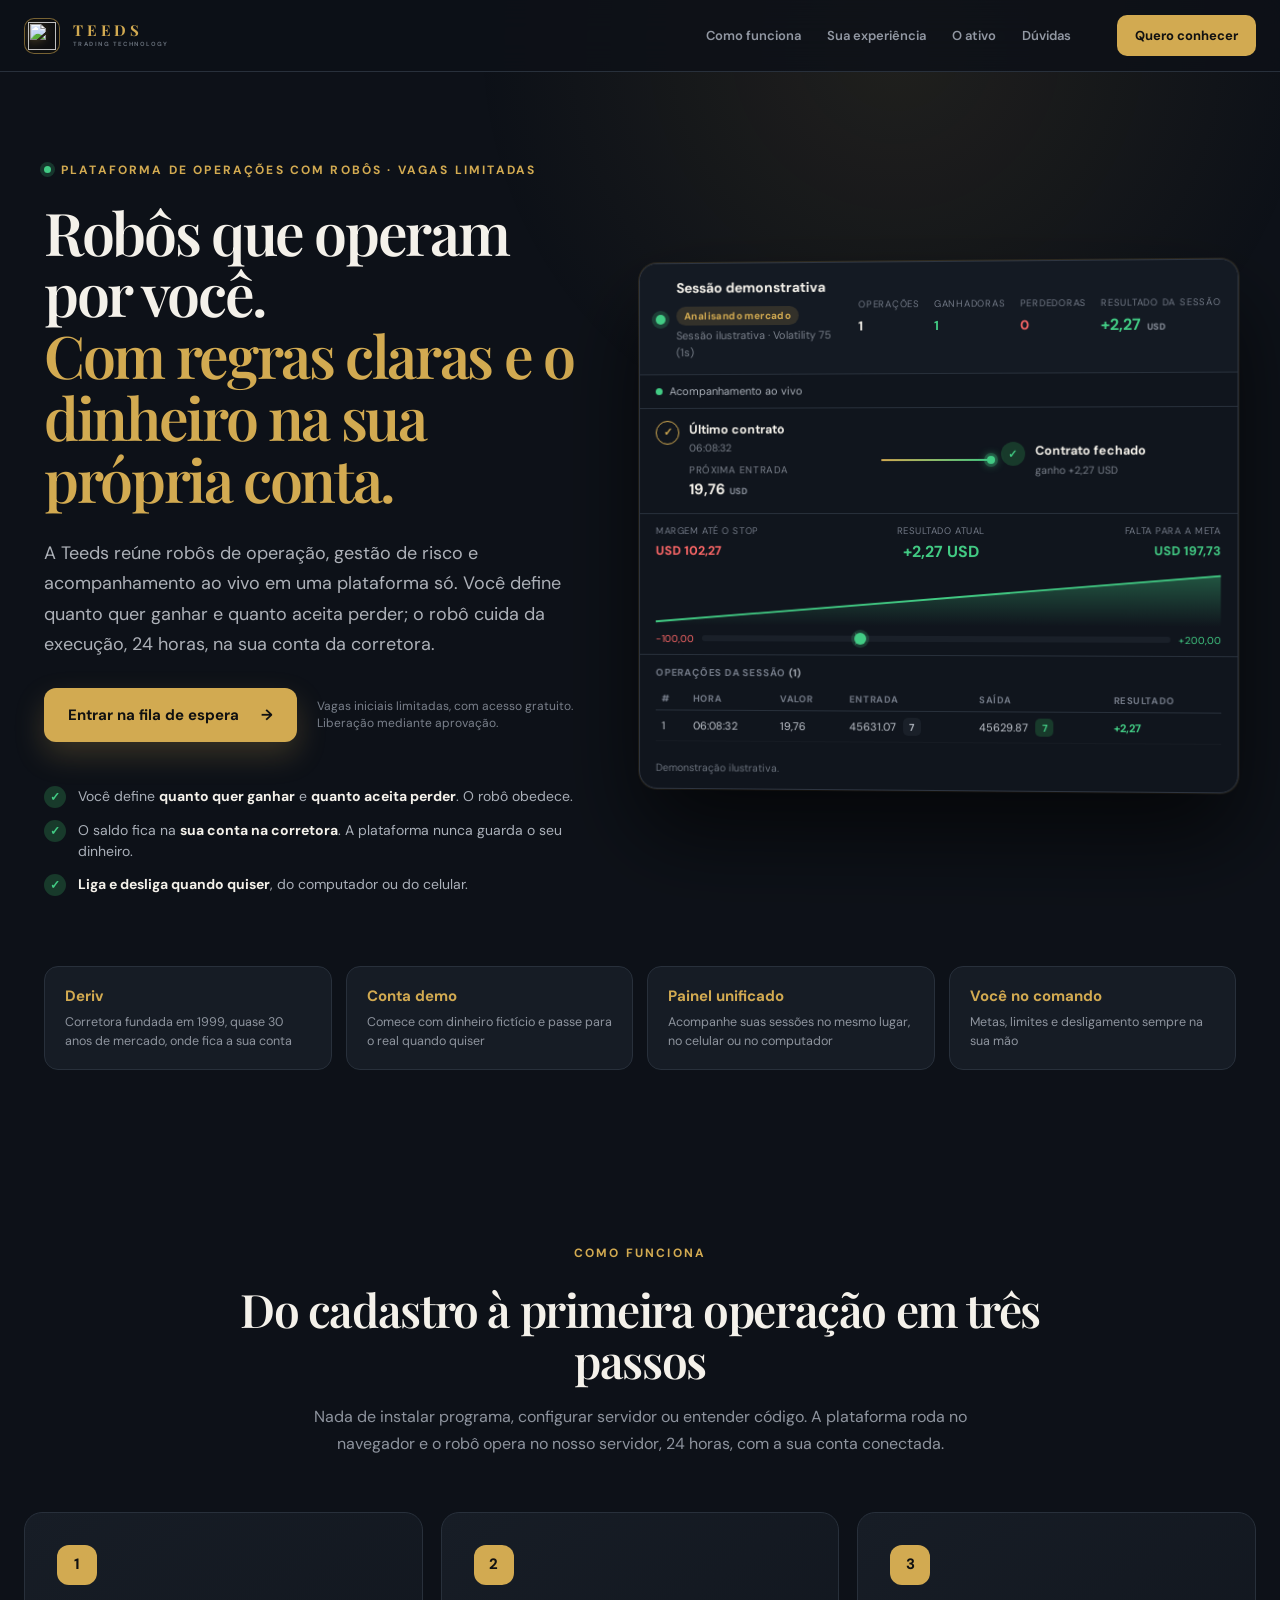
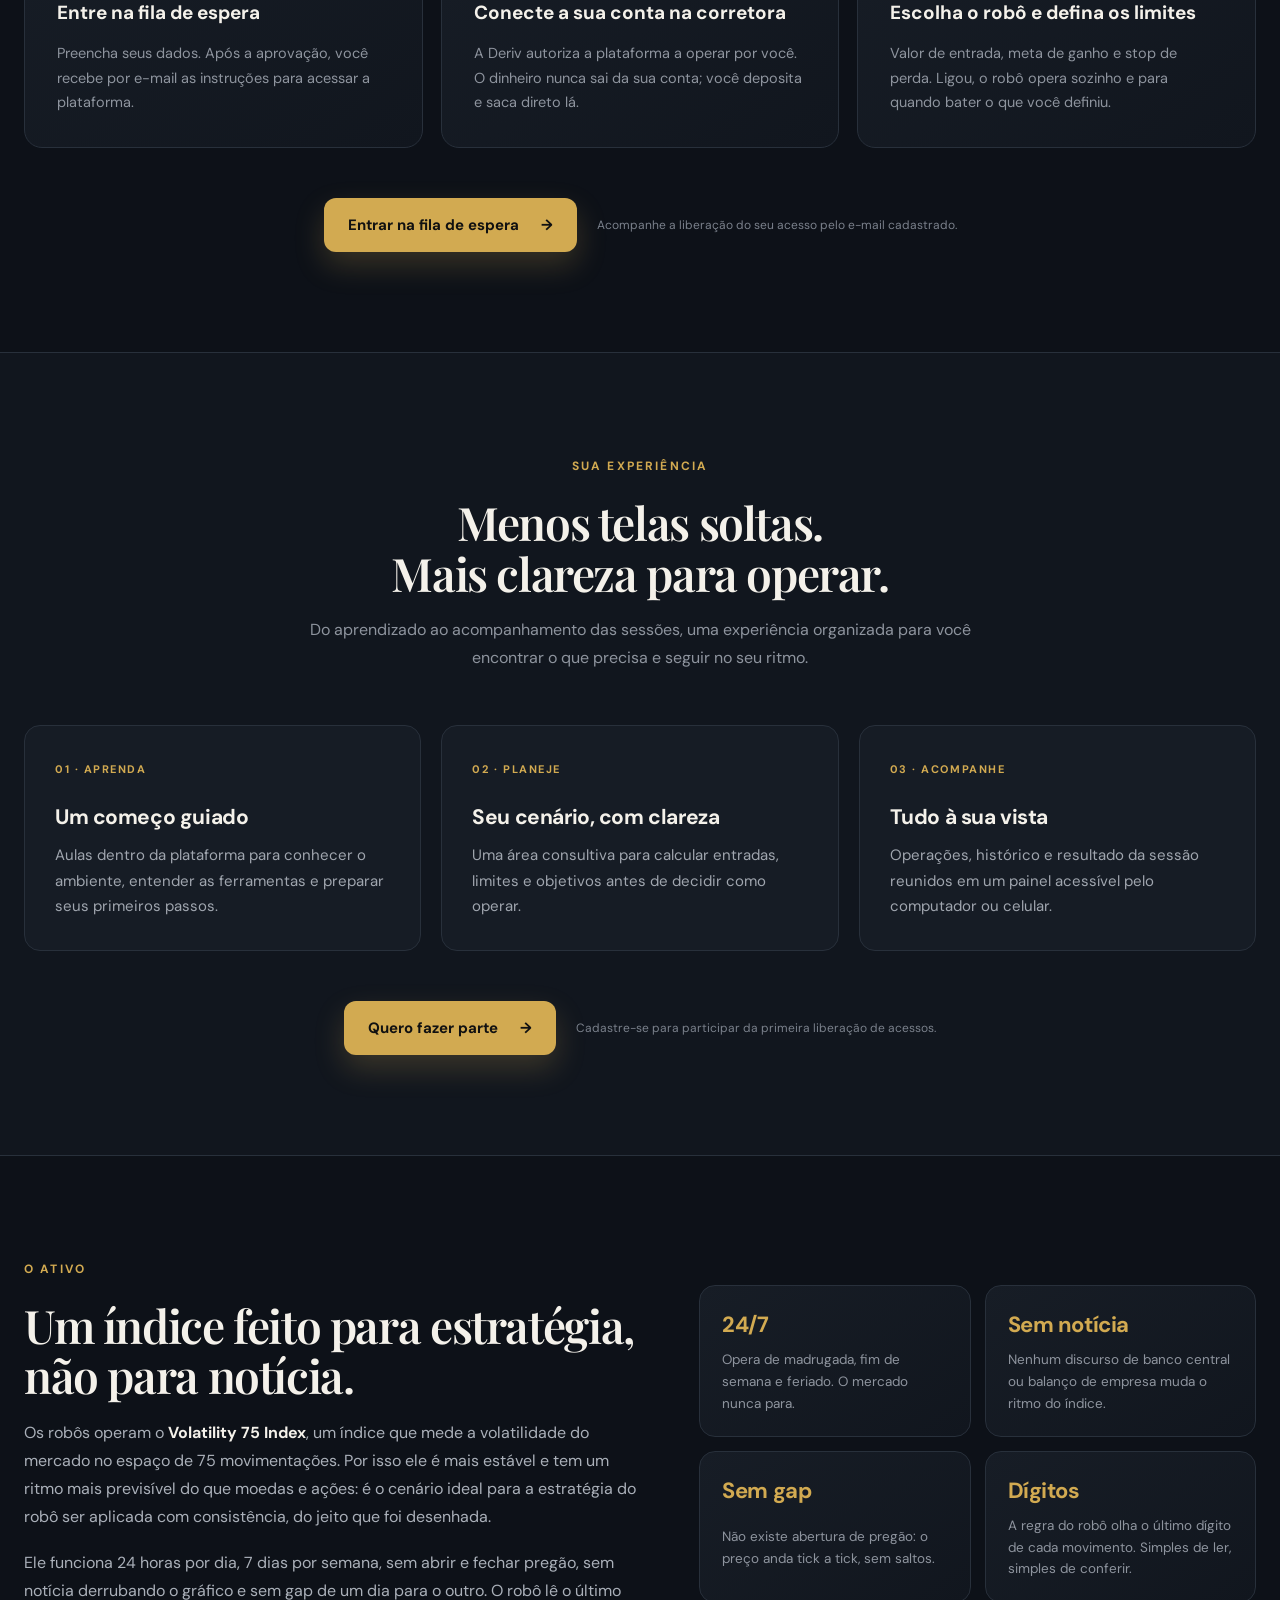
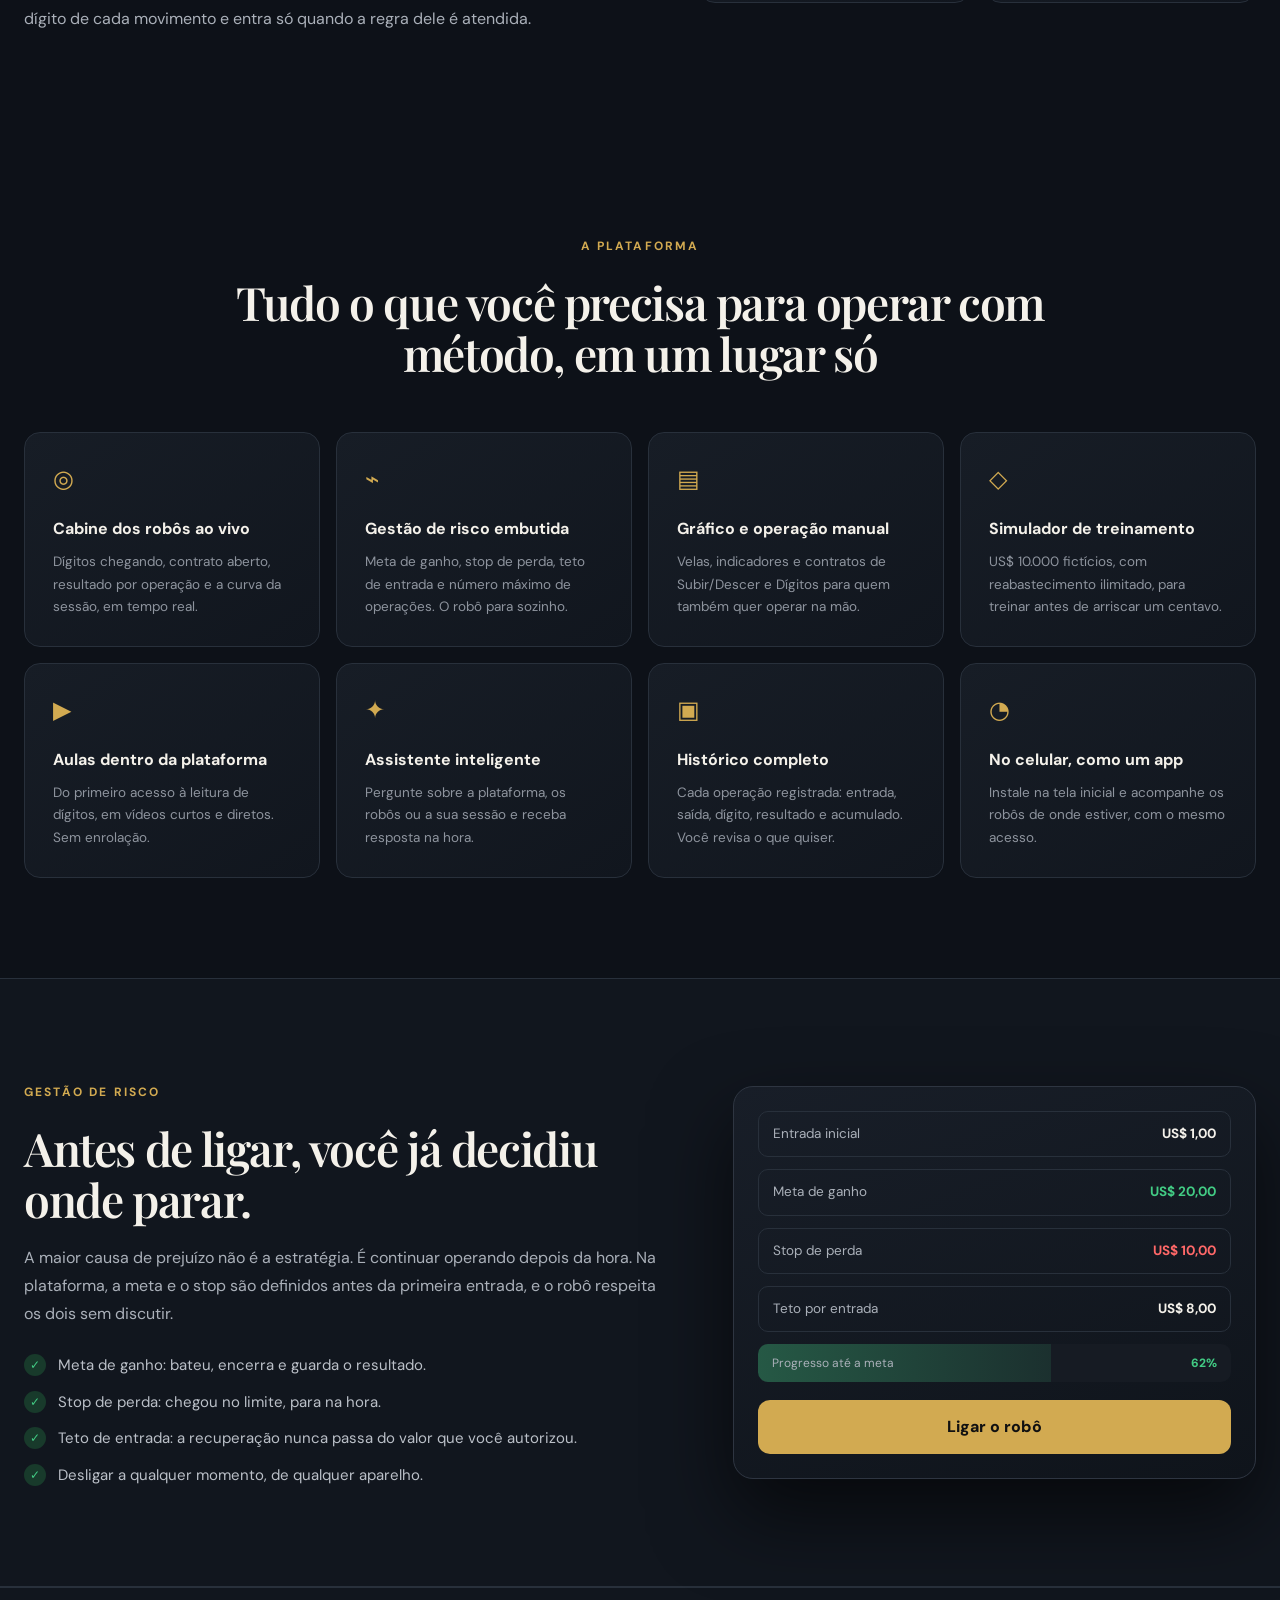
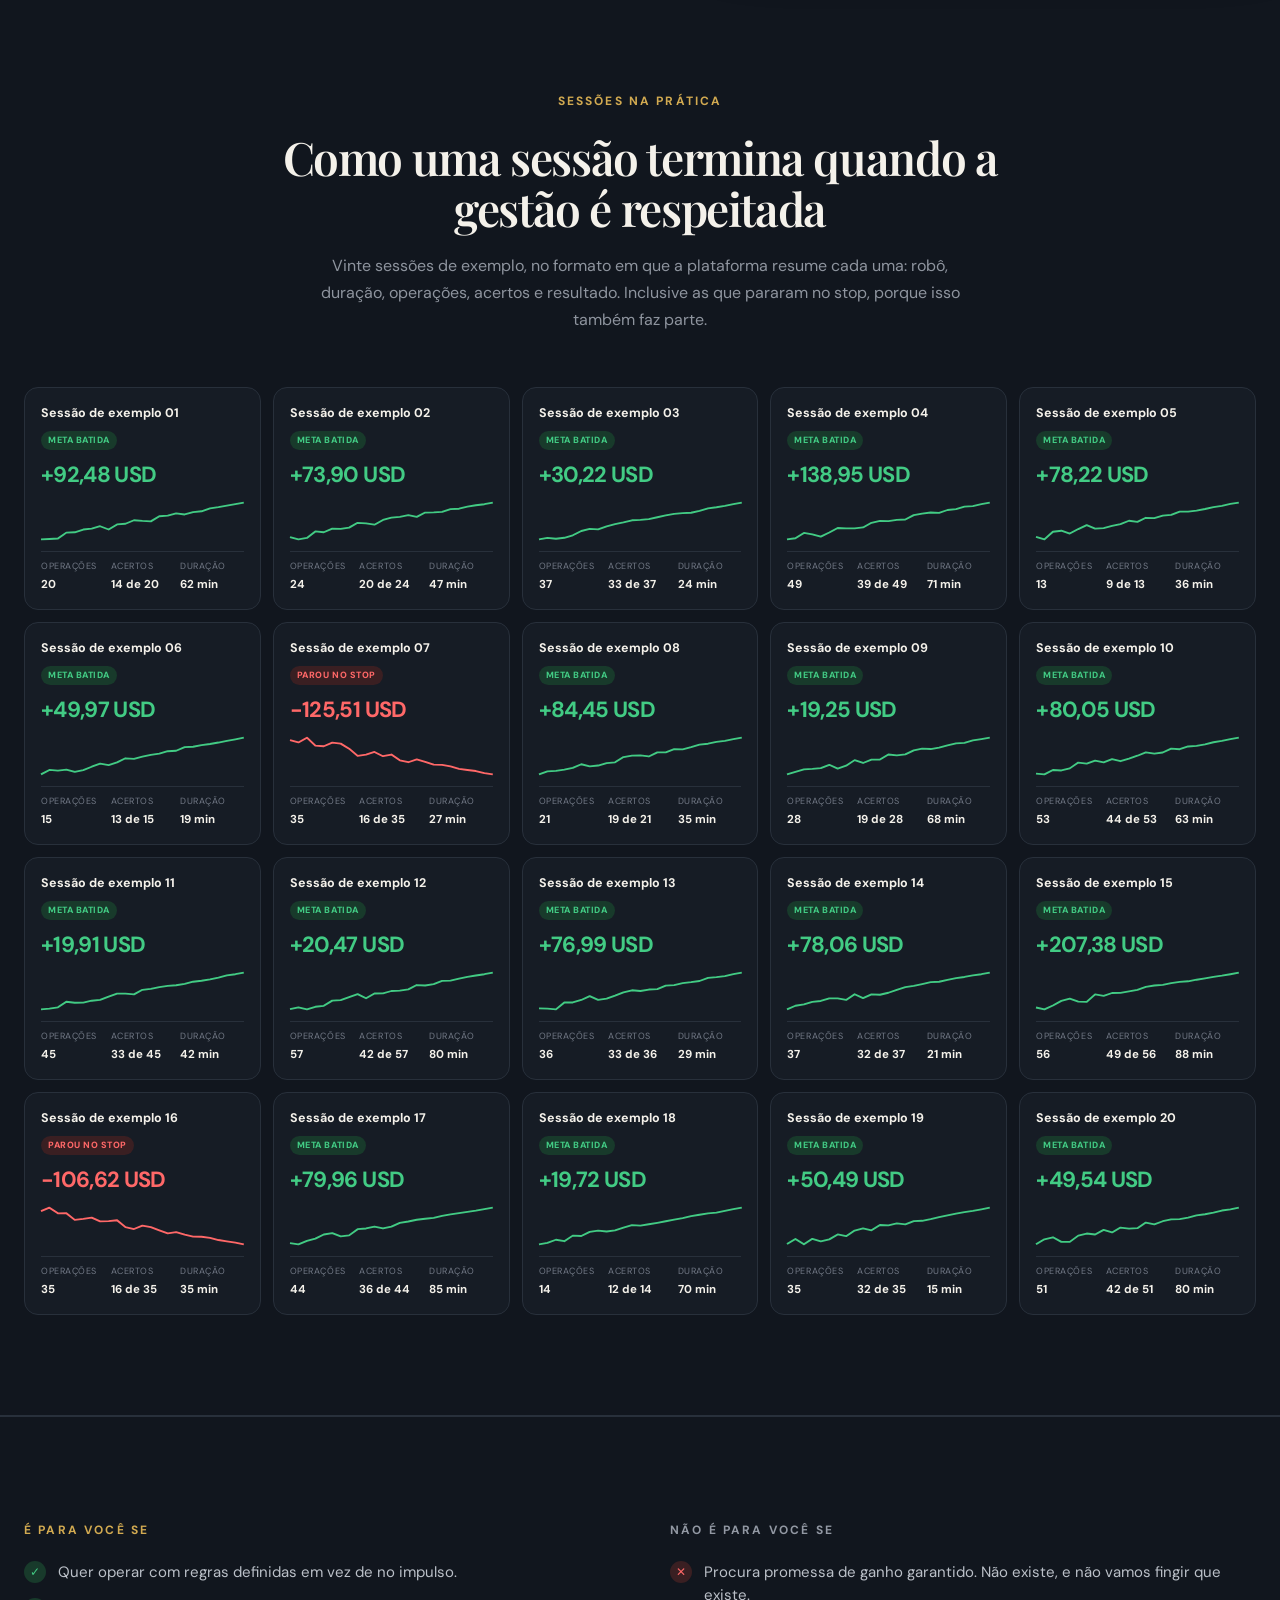
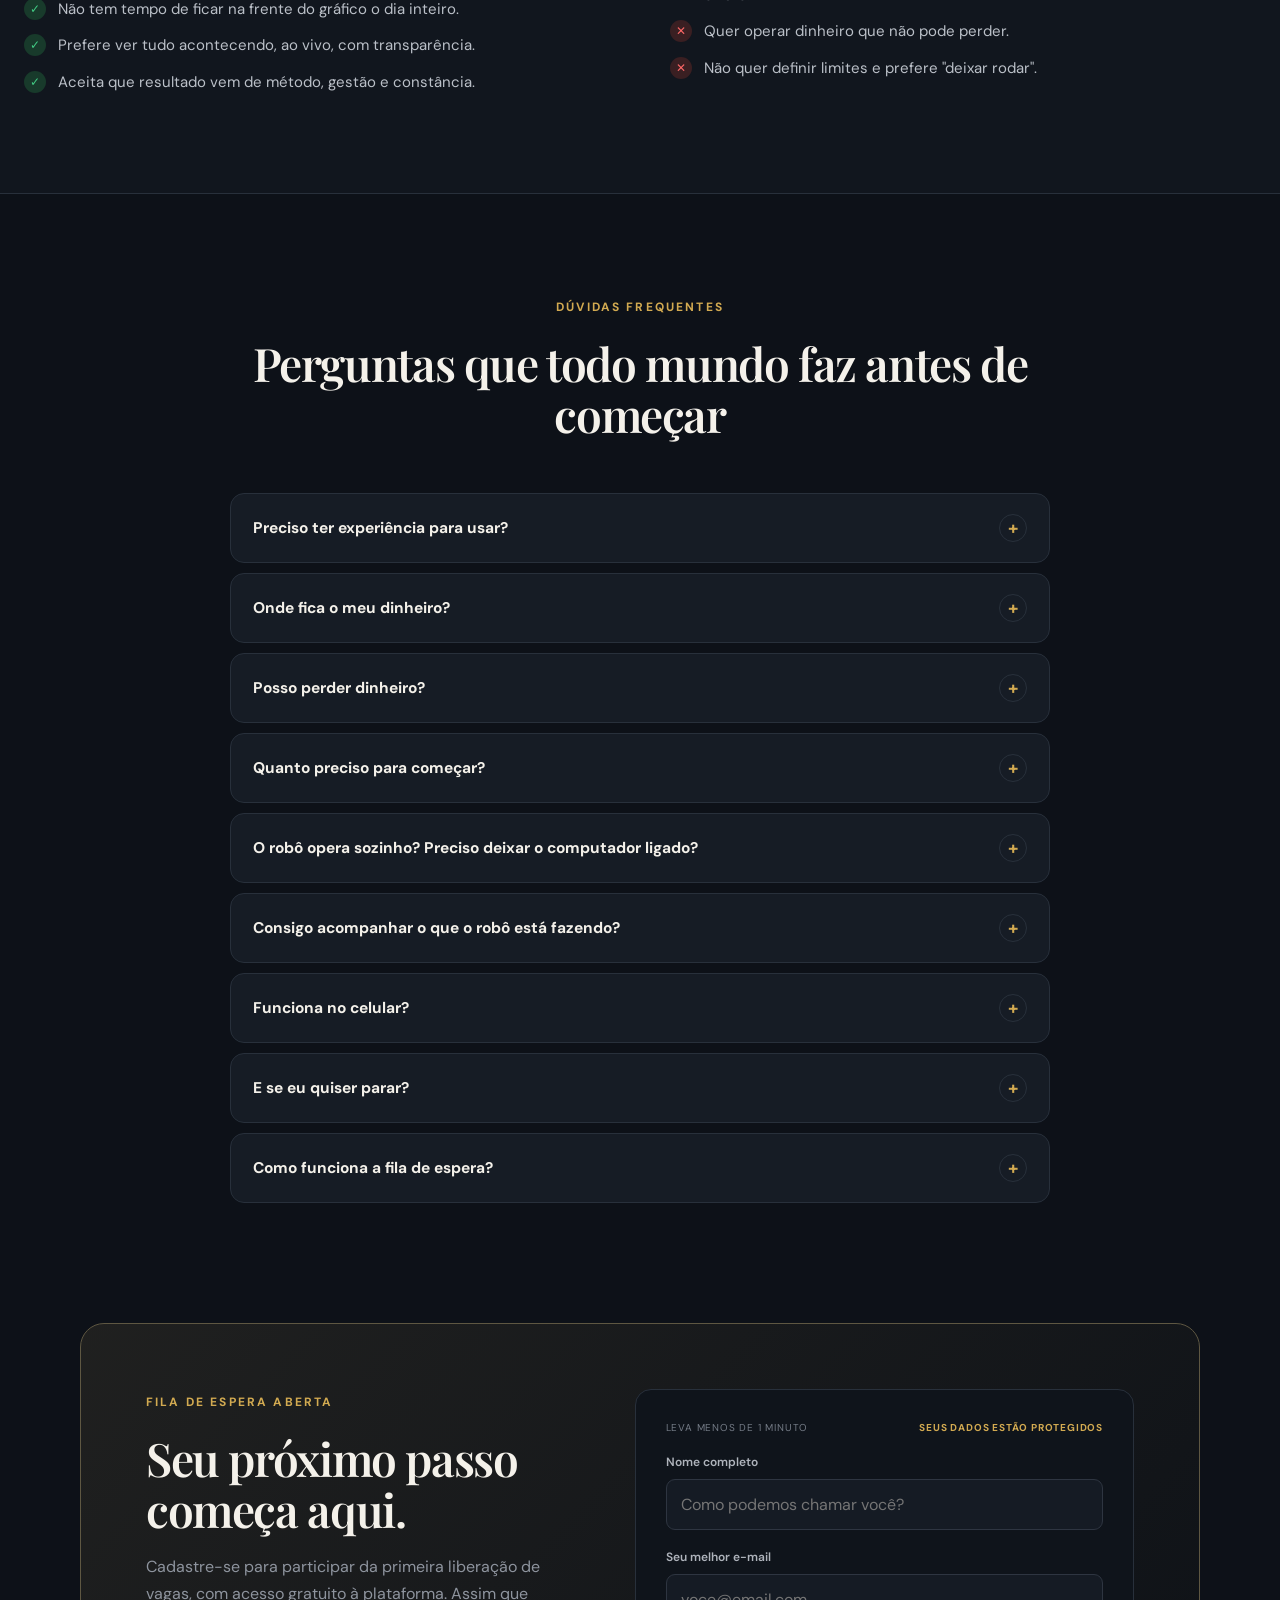
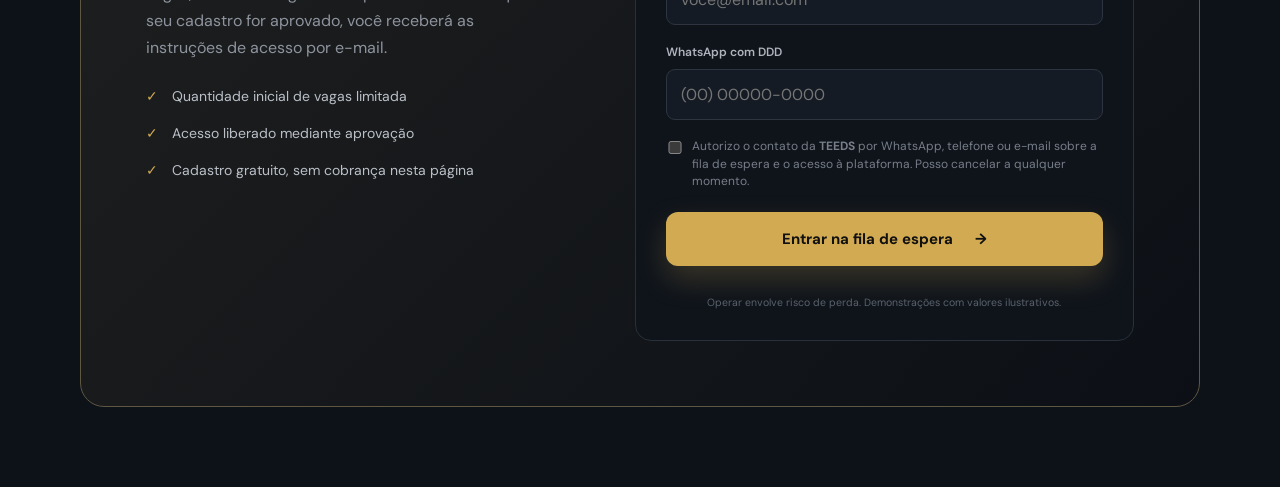
==== commit 3d5d1866: "OMNI: 2026-10-16 14:40" ====
--- a/cadastro/index.html
+++ b/cadastro/index.html
@@ -15,6 +15,7 @@
   <link rel="preconnect" href="https://fonts.gstatic.com" crossorigin>
   <link href="https://fonts.googleapis.com/css2?family=DM+Sans:wght@400;500;600;700;800&family=Playfair+Display:wght@600;700&display=swap" rel="stylesheet">
   <style>:root{--cor:#d2aa51;--cor-escura:#8c6926;--fundo:#0d1118;--fundo2:#11161e;--cartao:#161c25;--linha:#28303b;--texto:#f4f1ea;--muted:#9298a3;--verde:#42cb84;--vermelho:#ff6868;--sat:env(safe-area-inset-top,0px);--sab:env(safe-area-inset-bottom,0px);font-family:"DM Sans",sans-serif;color-scheme:dark;scroll-behavior:smooth}
+[data-marca=globalfly]{--fundo:#0B1626;--fundo2:#0e1c30;--cartao:#11213a;--linha:#22364f;--muted:#94a2b6}
 *{box-sizing:border-box}
 html{-webkit-text-size-adjust:100%}
 section[id]{scroll-margin-top:90px}
@@ -37,6 +38,8 @@
 [data-marca=teeds] .simbolo{padding:3px;background:#090b0f}[data-marca=teeds] .simbolo img{filter:drop-shadow(0 2px 5px #d2aa5155)}
 [data-marca=omni] .marca strong{font-family:"DM Sans",sans-serif;font-weight:700;color:#dce6f2}[data-marca=omni] .simbolo{padding:7px;border-radius:50%;background:#edf4fb}[data-marca=omni] .simbolo img{filter:saturate(.82)}
 [data-marca=omni] body:before{background:radial-gradient(circle at 70% 5%,#315f9940,transparent 34%)}
+[data-marca=globalfly] .marca strong{font-family:"DM Sans",sans-serif;font-weight:700;color:#e3ebf6}[data-marca=globalfly] .simbolo{padding:3px;background:#08111e;border-color:#1F6FD180}
+[data-marca=globalfly] body:before{background:radial-gradient(circle at 70% 5%,#1F6FD138,transparent 36%)}
 .topo-nav{display:flex;gap:26px;margin-left:auto;margin-right:26px}.topo-nav a{color:var(--muted);text-decoration:none;font-size:13px;font-weight:600}.topo-nav a:hover{color:var(--texto)}
 .topo-acao{color:#111;text-decoration:none;background:var(--cor);padding:11px 18px;border-radius:10px;font-size:13px;font-weight:700;white-space:nowrap}
 
@@ -54,6 +57,7 @@
 .hero h1{font:600 clamp(40px,4.6vw,66px)/1.05 "Playfair Display",serif;letter-spacing:-.04em}
 .hero h1 em{color:var(--cor);font-style:normal}
 [data-marca=omni] .hero h1,[data-marca=omni] h2{font-family:"DM Sans",sans-serif!important;font-weight:800!important;letter-spacing:-.045em!important}
+[data-marca=globalfly] .hero h1,[data-marca=globalfly] h2{font-family:"DM Sans",sans-serif!important;font-weight:800!important;letter-spacing:-.045em!important}
 .hero-texto>p{font-size:18px;line-height:1.7;color:#adb1b8;max-width:590px;margin:28px 0}
 .hero-acoes{display:flex;align-items:center;gap:20px}.hero-acoes small{color:#7a808b;font-size:12px;line-height:1.45;max-width:260px}
 .provas{list-style:none;margin:44px 0 0;padding:0;display:grid;gap:12px}
@@ -64,9 +68,11 @@
 /* --------------------------------------- a cabine (layout da plataforma) */
 .tv{position:relative;border:1px solid #2e3541;border-radius:18px;background:#10151d;box-shadow:0 45px 90px #000a,0 0 0 1px color-mix(in srgb,var(--cor) 16%,transparent);overflow:hidden;font-size:12px;transform:perspective(1400px) rotateY(-2.5deg)}
 [data-marca=omni] .tv{background:#0b1320;border-color:#26384d}
+[data-marca=globalfly] .tv{background:#0c1829;border-color:#21385a;box-shadow:0 45px 90px #000a,0 0 0 1px #1F6FD12e}
 .tv .up{color:var(--verde)}.tv .down{color:var(--vermelho)}
 .tv-topo{display:flex;align-items:center;justify-content:space-between;gap:16px;padding:14px 16px;border-bottom:1px solid var(--linha);background:#141a23}
 [data-marca=omni] .tv-topo{background:#0f1a29}
+[data-marca=globalfly] .tv-topo{background:#10203a}
 .tv-quem{display:flex;align-items:center;gap:11px;min-width:0}
 .tv-farol{flex-shrink:0;width:10px;height:10px;border-radius:50%;background:var(--verde);box-shadow:0 0 0 4px #42cb8433;animation:pulsa 1.6s ease-in-out infinite}
 @keyframes pulsa{50%{box-shadow:0 0 0 7px #42cb8411}}
@@ -121,6 +127,7 @@
 .bloco{padding:100px max(24px,calc((100vw - 1240px)/2))}
 .bloco.escuro{background:var(--fundo2);border-block:1px solid var(--linha)}
 [data-marca=omni] .bloco.escuro{background:#0e1622}
+[data-marca=globalfly] .bloco.escuro{background:#0e1c30}
 .bloco-cab{max-width:820px;margin:0 auto 54px;text-align:center}
 .bloco-cab h2,.gestao h2,.cadastro h2{font:600 clamp(32px,3.6vw,50px)/1.1 "Playfair Display",serif;letter-spacing:-.03em}
 .bloco-cab p{color:#8e949e;font-size:16px;line-height:1.7;margin:18px auto 0;max-width:680px}
@@ -219,6 +226,7 @@
 /* cadastro */
 .cadastro{max-width:1120px;margin:20px auto 80px;border:1px solid color-mix(in srgb,var(--cor) 32%,var(--linha));border-radius:24px;background:linear-gradient(135deg,color-mix(in srgb,var(--cor) 8%,#10141b),#0c1016);padding:65px;display:grid;grid-template-columns:.9fr 1.1fr;gap:80px}
 [data-marca=omni] .cadastro{background:linear-gradient(135deg,#142337,#0a1019)}
+[data-marca=globalfly] .cadastro{background:linear-gradient(135deg,#12264a,#0a1424)}[data-marca=globalfly] form{background:#0d1a2d}[data-marca=globalfly] input{background:#11213a;border-color:#263c5a}
 .cadastro-texto>p{color:#8e949e;line-height:1.7;margin:18px 0 12px}
 .cadastro-texto ul{list-style:none;padding:12px 0;margin:0;display:grid;gap:16px}.cadastro-texto li{font-size:14px;color:#bbc0c8}.cadastro-texto li i{font-style:normal;color:var(--cor);margin-right:10px}
 form{background:#0f141b;border:1px solid var(--linha);border-radius:16px;padding:30px;display:grid;gap:18px}
@@ -522,11 +530,15 @@
 
 
   <a class="cta-fixo" href="#cadastro" aria-label="Ir para o cadastro">Entrar na fila de espera <span>→</span></a>
-  <script>/* A landing de captação. Uma página, duas marcas: o domínio decide qual. */
+  <script>/* A landing de captação. Uma página, três marcas: o domínio decide qual.
+   Sem pista nenhuma no domínio, fica a Teeds (a marca padrão). */
 const host = location.hostname.toLowerCase()
 const params = new URLSearchParams(location.search)
 const local = host === 'localhost' || host === '127.0.0.1'
-const marca = host.includes('omni') || (local && params.get('marca') === 'omni') ? 'omni' : 'teeds'
+const pedida = local ? params.get('marca') : null
+const marca = host.includes('globalfly') || pedida === 'globalfly' ? 'globalfly'
+  : host.includes('omni') || pedida === 'omni' ? 'omni'
+  : 'teeds'
 
 /* Os robôs de cada marca, com a regra em uma linha. Os ids são os do motor. */
 const ROBOS = {
@@ -538,17 +550,30 @@
   secondblock: { regra: 'Over 4', ganha: [5, 6, 7, 8, 9], texto: 'Mesma regra do First Block, na metade de cima: espera dois dígitos seguidos da outra metade e entra. Ganha com 5, 6, 7, 8 ou 9.' },
   thepalm: { regra: 'Under 9 → Under 5', ganha: [0, 1, 2, 3, 4, 5, 6, 7, 8], payout: 0.115, recuperacao: { ganha: [0, 1, 2, 3, 4], payout: 0.95, chance: 0.86 }, texto: 'Analisa 25 dígitos, arma entradas reais em Under 9 depois de uma perda virtual e troca para Under 5 na recuperação, com o payout real no cálculo.' },
 }
-const config = marca === 'omni' ? {
-  nome: 'OMNI', cor: '#6c93c6', escura: '#0e2a4e', emblema: '/omni-marca.png', assinatura: 'FINANCIAL INTELLIGENCE',
-  intro: 'A OMNI reúne robôs de operação, gestão de risco e acompanhamento ao vivo em uma plataforma só. Você define quanto quer ganhar e quanto aceita perder; o robô cuida da execução, 24 horas, na sua conta da corretora.',
-  demo: { id: 'firstblock', nome: 'Sessão demonstrativa' },
-  fotos: [['omni-robos.webp', 'Robôs', 'Cada robô numa linha, com a cabine aberta mostrando a análise, as operações e a curva da sessão.'], ['omni-gerenciamento.webp', 'Gerenciamento', 'A planilha que calcula entrada, limites e objetivo antes de ligar o robô.'], ['omni-aulas.webp', 'Aulas', 'O treinamento da plataforma, do primeiro acesso à leitura de dígitos.'], ['omni-marketplace.webp', 'Marketplace', 'Ferramentas e produtos da casa, como o Simulador de Treinamento.']],
-} : {
-  nome: 'TEEDS', cor: '#d2aa51', escura: '#8c6926', emblema: '/teeds-marca.png', assinatura: 'TRADING TECHNOLOGY',
-  intro: 'A Teeds reúne robôs de operação, gestão de risco e acompanhamento ao vivo em uma plataforma só. Você define quanto quer ganhar e quanto aceita perder; o robô cuida da execução, 24 horas, na sua conta da corretora.',
-  demo: { id: 'thepalm', nome: 'Sessão demonstrativa' },
-  fotos: [['teeds-robos.webp', 'Robôs', 'Cada robô numa linha, com a cabine aberta mostrando a análise, as operações e a curva da sessão.'], ['teeds-gerenciamento.webp', 'Gerenciamento', 'A planilha que calcula entrada, limites e objetivo antes de ligar o robô.'], ['teeds-aulas.webp', 'Aulas', 'O treinamento da plataforma, do primeiro acesso à leitura de dígitos.'], ['teeds-marketplace.webp', 'Marketplace', 'Ferramentas e produtos da casa, como o Simulador de Treinamento.']],
+/* O que muda de uma marca para outra. `tema` é a cor da barra do navegador. */
+const MARCAS = {
+  teeds: {
+    nome: 'TEEDS', cor: '#d2aa51', escura: '#8c6926', emblema: '/teeds-marca.png', assinatura: 'TRADING TECHNOLOGY', tema: '#090a0d',
+    intro: 'A Teeds reúne robôs de operação, gestão de risco e acompanhamento ao vivo em uma plataforma só. Você define quanto quer ganhar e quanto aceita perder; o robô cuida da execução, 24 horas, na sua conta da corretora.',
+    demo: { id: 'thepalm', nome: 'Sessão demonstrativa' },
+    fotos: [['teeds-robos.webp', 'Robôs', 'Cada robô numa linha, com a cabine aberta mostrando a análise, as operações e a curva da sessão.'], ['teeds-gerenciamento.webp', 'Gerenciamento', 'A planilha que calcula entrada, limites e objetivo antes de ligar o robô.'], ['teeds-aulas.webp', 'Aulas', 'O treinamento da plataforma, do primeiro acesso à leitura de dígitos.'], ['teeds-marketplace.webp', 'Marketplace', 'Ferramentas e produtos da casa, como o Simulador de Treinamento.']],
+  },
+  omni: {
+    nome: 'OMNI', cor: '#6c93c6', escura: '#0e2a4e', emblema: '/omni-marca.png', assinatura: 'FINANCIAL INTELLIGENCE', tema: '#081525',
+    intro: 'A OMNI reúne robôs de operação, gestão de risco e acompanhamento ao vivo em uma plataforma só. Você define quanto quer ganhar e quanto aceita perder; o robô cuida da execução, 24 horas, na sua conta da corretora.',
+    demo: { id: 'firstblock', nome: 'Sessão demonstrativa' },
+    fotos: [['omni-robos.webp', 'Robôs', 'Cada robô numa linha, com a cabine aberta mostrando a análise, as operações e a curva da sessão.'], ['omni-gerenciamento.webp', 'Gerenciamento', 'A planilha que calcula entrada, limites e objetivo antes de ligar o robô.'], ['omni-aulas.webp', 'Aulas', 'O treinamento da plataforma, do primeiro acesso à leitura de dígitos.'], ['omni-marketplace.webp', 'Marketplace', 'Ferramentas e produtos da casa, como o Simulador de Treinamento.']],
+  },
+  globalfly: {
+    nome: 'GLOBALFLY', prosa: 'GlobalFly', cor: '#C99A2E', escura: '#8a6a1f', emblema: '/globalfly-marca.png', assinatura: 'GLOBAL TRADING', tema: '#0B1626',
+    intro: 'A GlobalFly reúne robôs de operação, gestão de risco e acompanhamento ao vivo em uma plataforma só. Antes de decolar, você traça o plano de voo: quanto quer ganhar e quanto aceita perder. O robô assume o comando da execução, 24 horas, na sua conta da corretora.',
+    demo: { id: 'goreme', nome: 'Sessão demonstrativa' },
+    // As telas da GlobalFly ainda serão capturadas. Enquanto o arquivo não
+    // existir, a galeria esconde a figura (e a seção, se ficar vazia).
+    fotos: [['globalfly-robos.webp', 'Robôs', 'Cada robô numa linha, com a cabine aberta mostrando a análise, as operações e a curva da sessão.'], ['globalfly-gerenciamento.webp', 'Gerenciamento', 'O plano de voo antes de decolar: a planilha calcula entrada, limites e objetivo antes de ligar o robô.'], ['globalfly-aulas.webp', 'Aulas', 'O treinamento a bordo, do primeiro acesso à leitura de dígitos.'], ['globalfly-marketplace.webp', 'Marketplace', 'Ferramentas e produtos da plataforma, reunidos num só lugar.']],
+  },
 }
+const config = MARCAS[marca]
 document.documentElement.dataset.marca = marca
 document.documentElement.style.setProperty('--cor', config.cor)
 document.documentElement.style.setProperty('--cor-escura', config.escura)
@@ -560,7 +585,7 @@
 document.querySelector('[data-favicon-ico]').href = `/pwa-${marca}/favicon.ico`
 document.querySelectorAll('[data-favicon]').forEach(el => { el.href = `/pwa-${marca}/favicon-${el.dataset.favicon}.png` })
 document.querySelector('[data-apple-icon]').href = `/pwa-${marca}/icon-180.png`
-document.querySelector('meta[name="theme-color"]').content = marca === 'omni' ? '#081525' : '#090a0d'
+document.querySelector('meta[name="theme-color"]').content = config.tema
 
 /* ------------------------------------------------------ galeria */
 const galeriaEl = document.querySelector('[data-galeria]')
@@ -571,6 +596,14 @@
   fig.querySelector('img').alt = `Tela ${titulo} da plataforma ${config.nome}`
   fig.querySelector('b').textContent = titulo
   fig.querySelector('span').textContent = legenda
+  // Tela que ainda não existe (ou não carregou) some sem deixar moldura vazia;
+  // sem nenhuma tela, a seção inteira e o atalho dela no topo saem junto.
+  fig.querySelector('img').addEventListener('error', () => {
+    fig.remove()
+    if (galeriaEl.children.length) return
+    const secao = galeriaEl.closest('section'); if (secao) secao.hidden = true
+    if (secao?.id) document.querySelectorAll(`a[href="#${secao.id}"]`).forEach(a => { a.hidden = true })
+  })
   galeriaEl.appendChild(fig)
 }
 
@@ -612,9 +645,10 @@
 })()
 
 /* ---------------------------------------------------------------- FAQ */
+const nomeNoTexto = config.prosa ?? config.nome
 const FAQ = [
-  ['Preciso ter experiência para usar?', `Não. A plataforma foi feita para quem está começando: aulas curtas dentro dela, conta demo com dinheiro fictício e a equipe ${config.nome} acompanhando a configuração. Quem já opera encontra gráfico, indicadores e operação manual também.`],
-  ['Onde fica o meu dinheiro?', `Na sua própria conta na Deriv, corretora internacional com mais de 20 anos de mercado. A ${config.nome} recebe apenas uma autorização para operar; depósitos e saques são feitos por você, direto na corretora. A plataforma nunca guarda saldo.`],
+  ['Preciso ter experiência para usar?', `Não. A plataforma foi feita para quem está começando: aulas curtas dentro dela, conta demo com dinheiro fictício e a equipe ${nomeNoTexto} acompanhando a configuração. Quem já opera encontra gráfico, indicadores e operação manual também.`],
+  ['Onde fica o meu dinheiro?', `Na sua própria conta na Deriv, corretora internacional com mais de 20 anos de mercado. A ${nomeNoTexto} recebe apenas uma autorização para operar; depósitos e saques são feitos por você, direto na corretora. A plataforma nunca guarda saldo.`],
   ['Posso perder dinheiro?', 'Pode. Toda operação financeira envolve risco, e ninguém sério promete ganho garantido. O que a plataforma faz é colocar o risco sob controle: você define o stop de perda antes de ligar e o robô para ali. O quanto arriscar é sempre decisão sua.'],
   ['Quanto preciso para começar?', 'Você pode começar na conta demo, sem dinheiro nenhum, e conhecer tudo com calma. Na conta real, a entrada mínima por operação é pequena (a partir de US$ 0,35) e o valor total é você quem define.'],
   ['O robô opera sozinho? Preciso deixar o computador ligado?', 'Ele opera no nosso servidor, 24 horas, com a sua conta conectada. Pode fechar o notebook ou trancar o celular: o robô continua e para sozinho quando bater a meta ou o stop.'],
@@ -801,7 +835,7 @@
   const dados = Object.fromEntries(new FormData(form))
   const utm = new URLSearchParams(location.search)
   try {
-    const resposta = await fetch('https://motor.teedscompany.com/publico/leads', {
+    const resposta = await fetch(`https://${marca === 'globalfly' ? 'motor.globalflytrade.com' : 'motor.teedscompany.com'}/publico/leads`, {
       method: 'POST', headers: { 'content-type': 'application/json' },
       body: JSON.stringify({ ...dados, marca, consentiu: form.elements.consentiu.checked,
         tempo: Math.round((Date.now() - inicio) / 1000), profundidade, visitas, pagina: location.href,
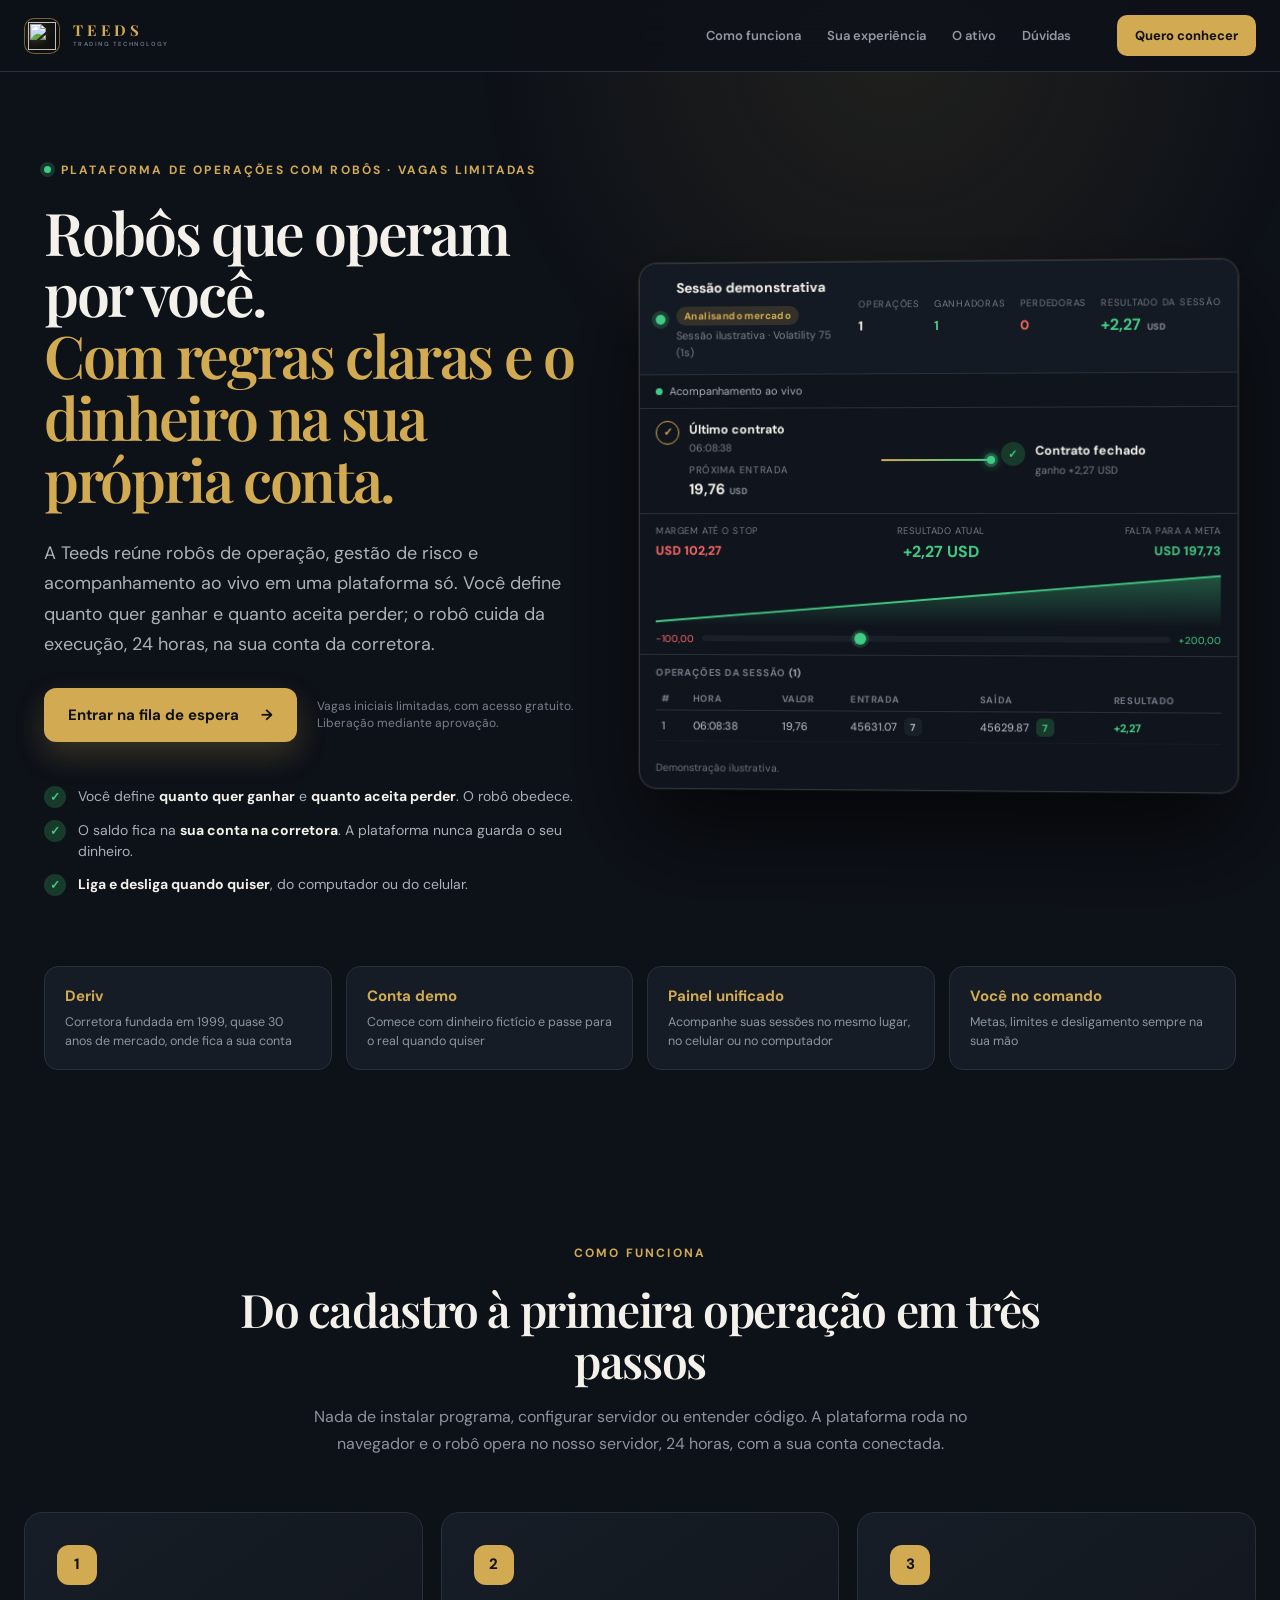
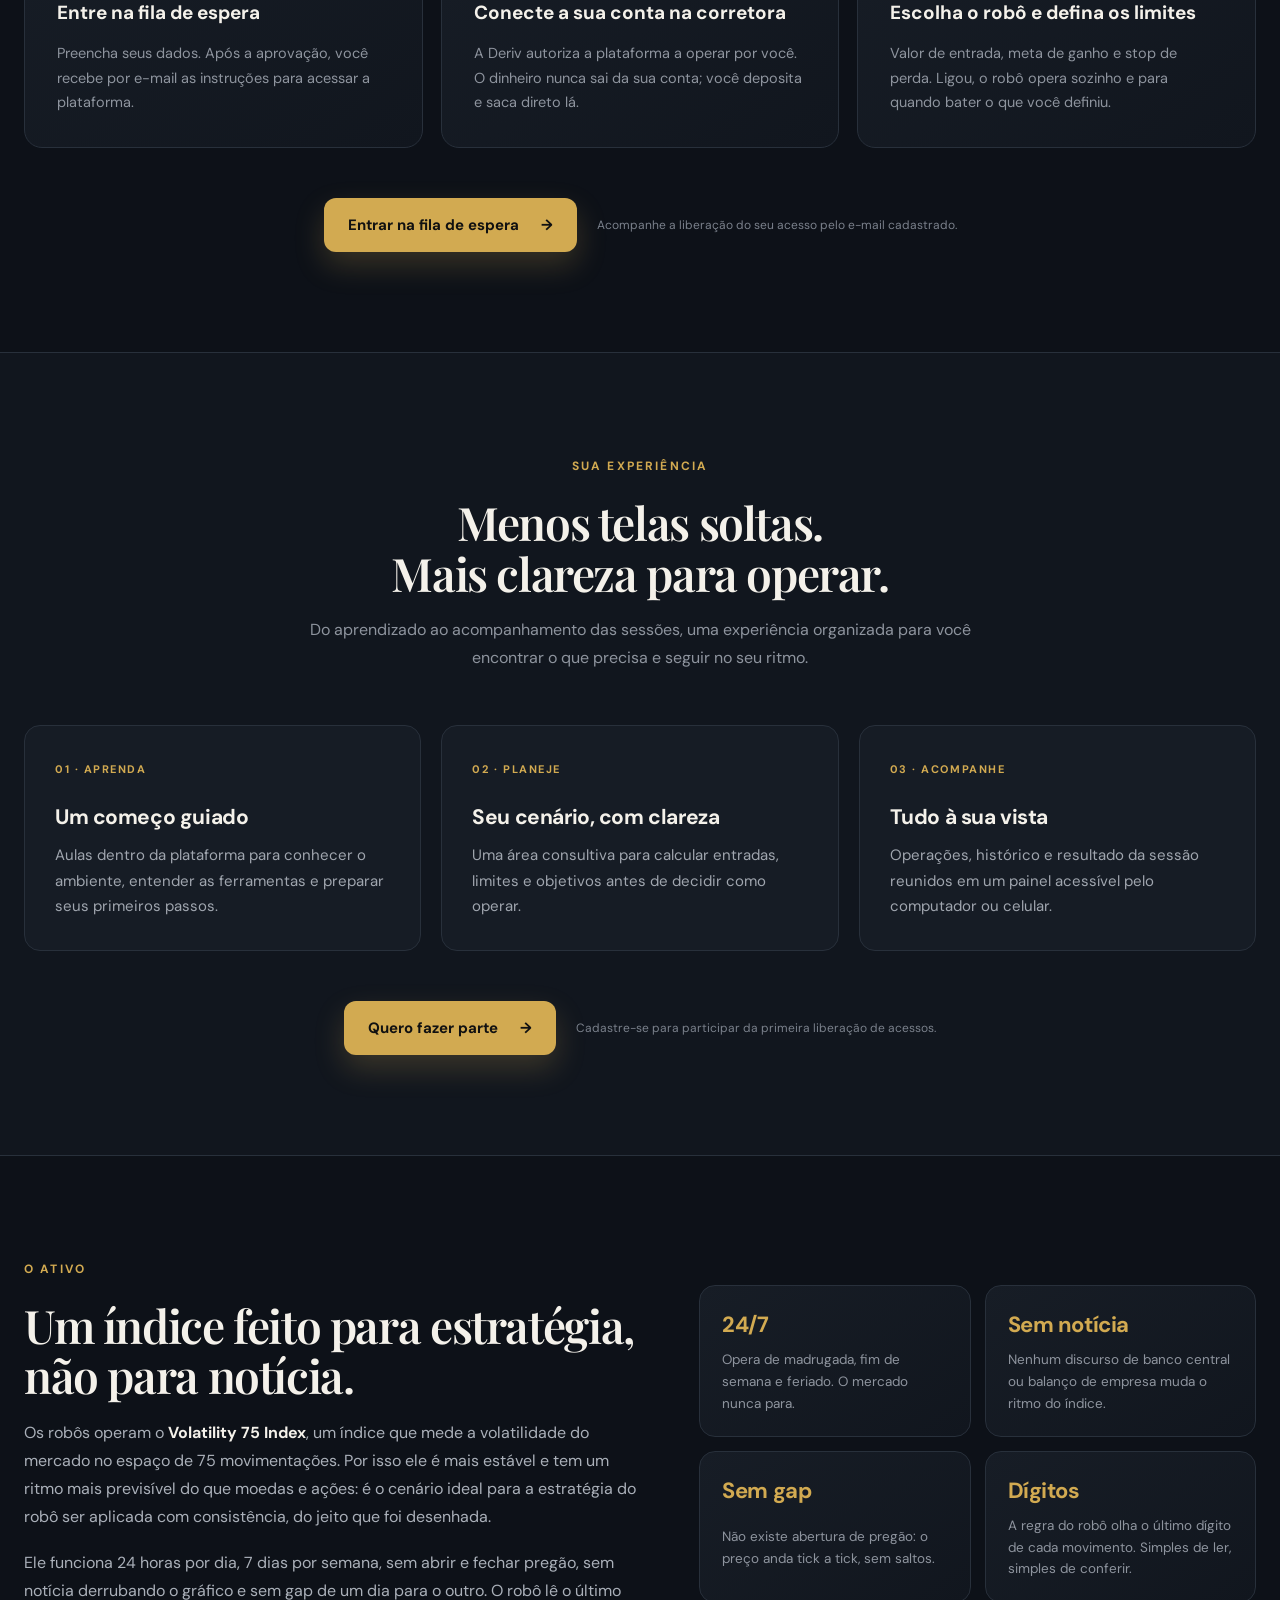
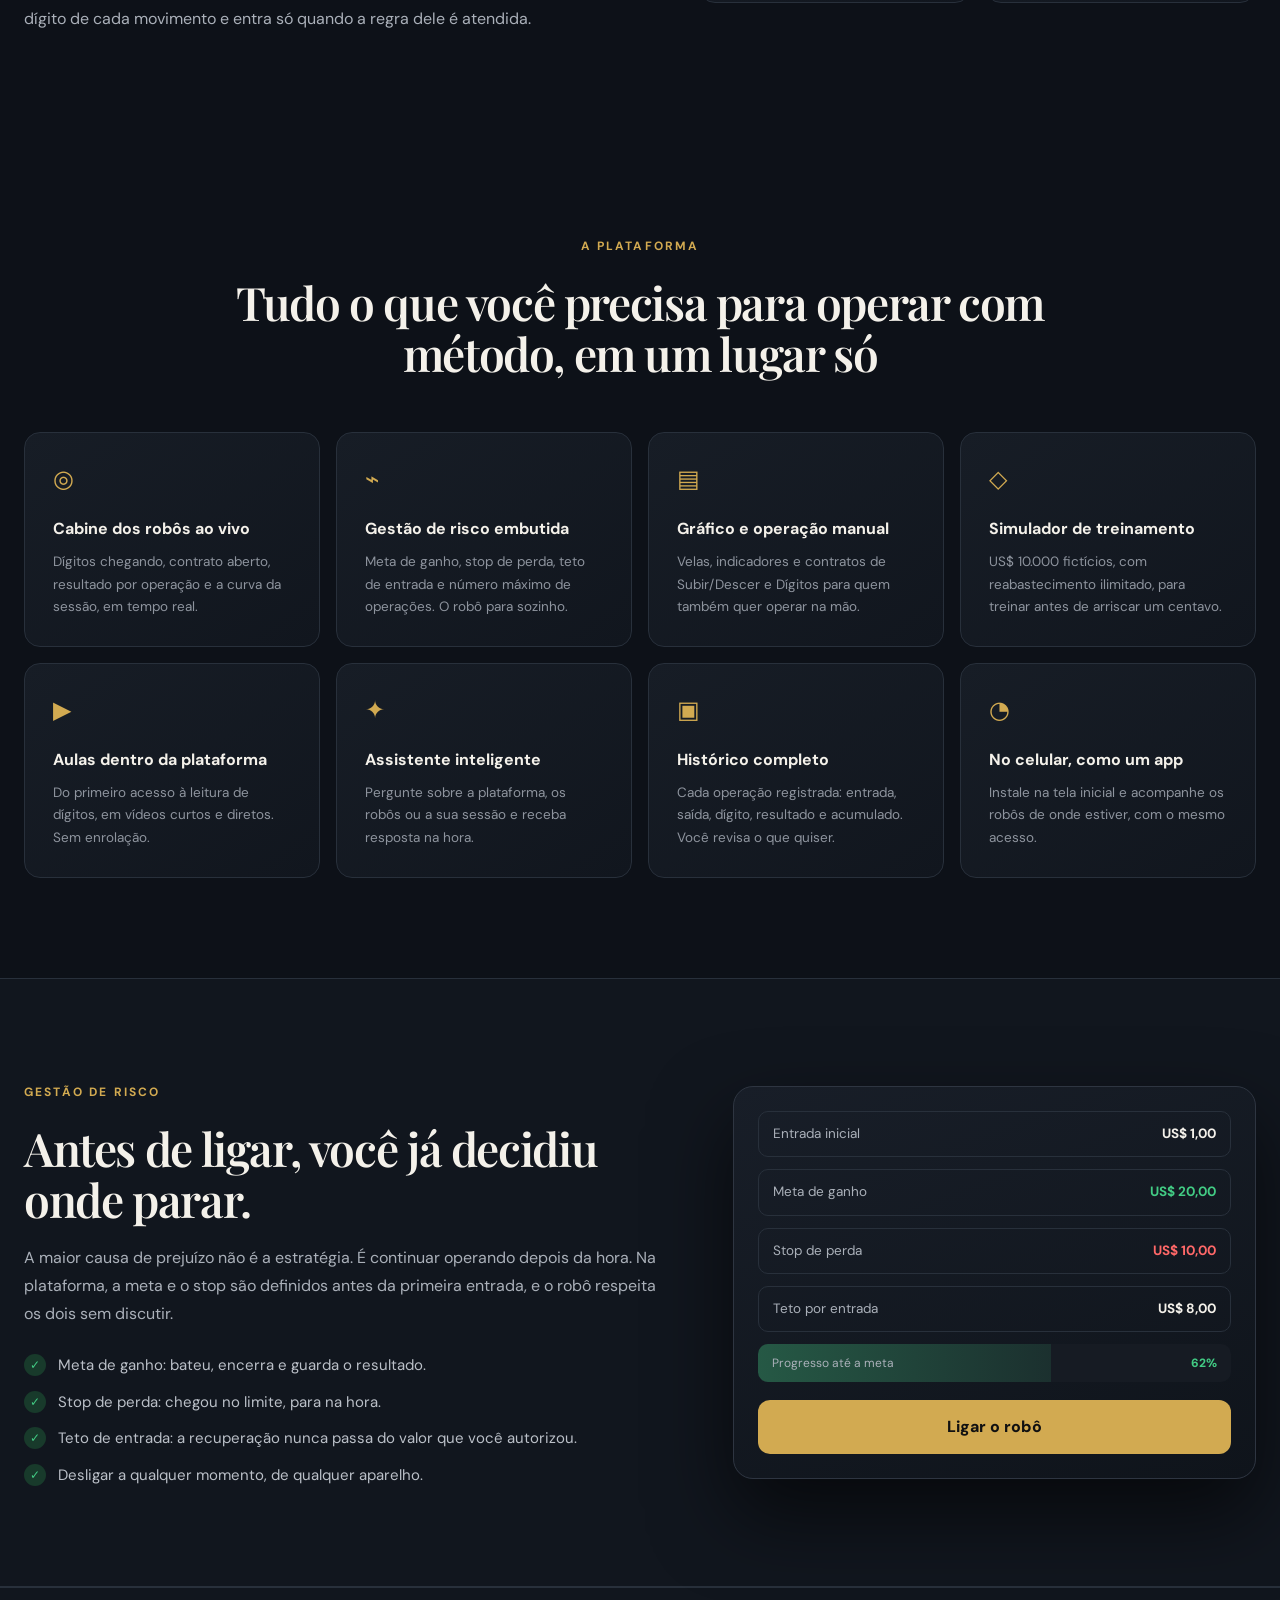
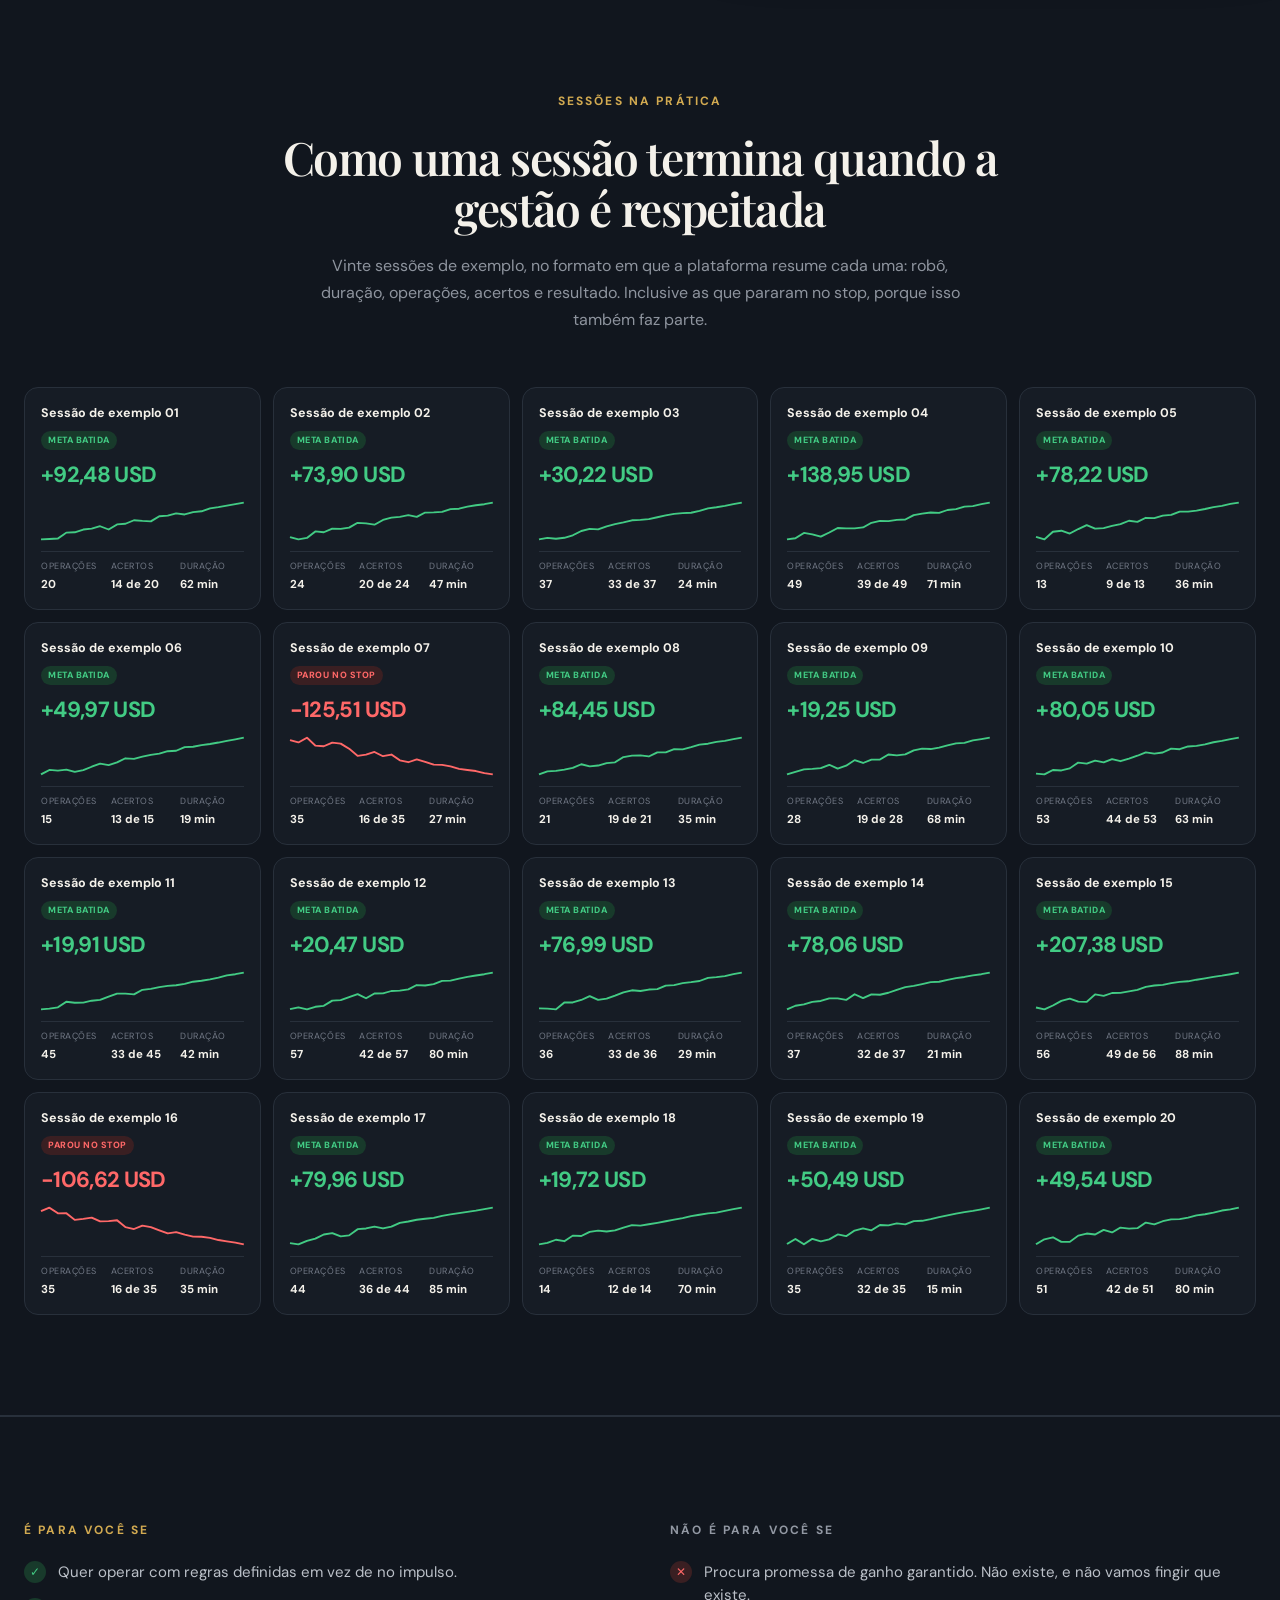
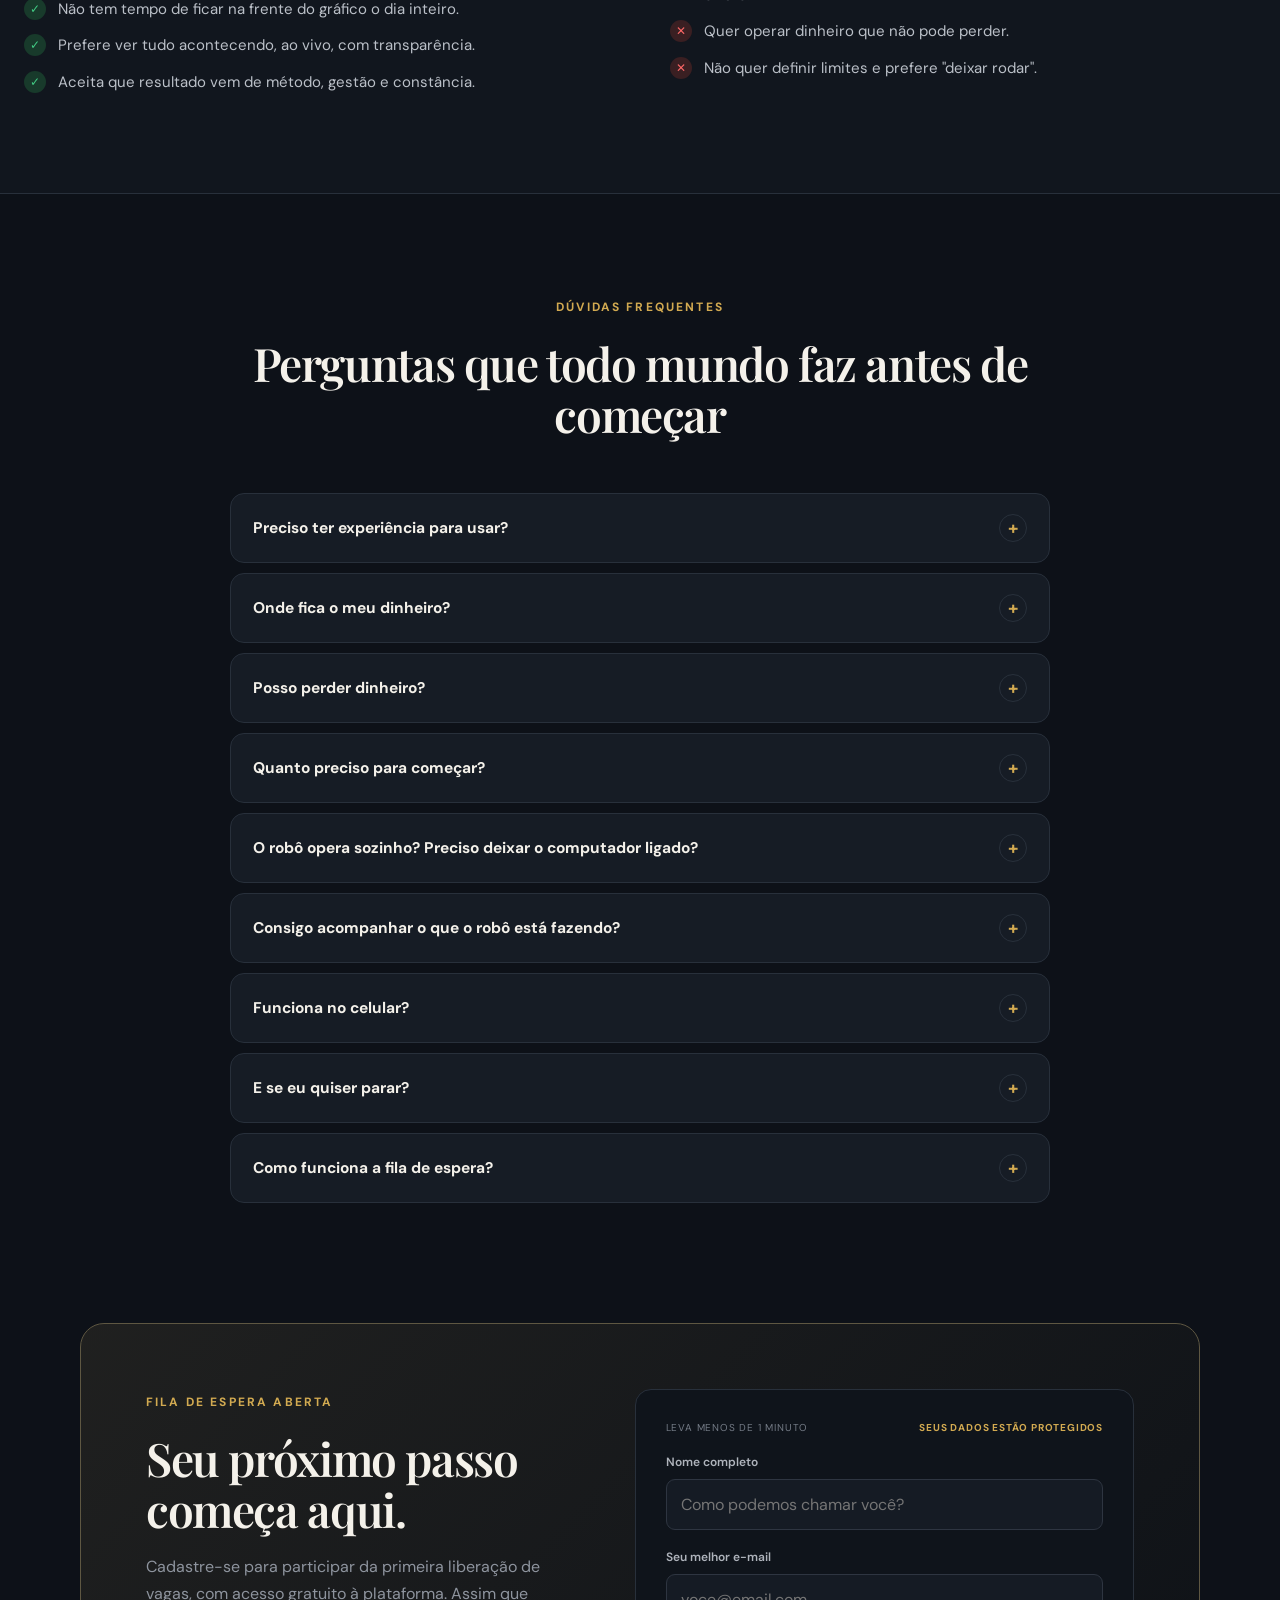
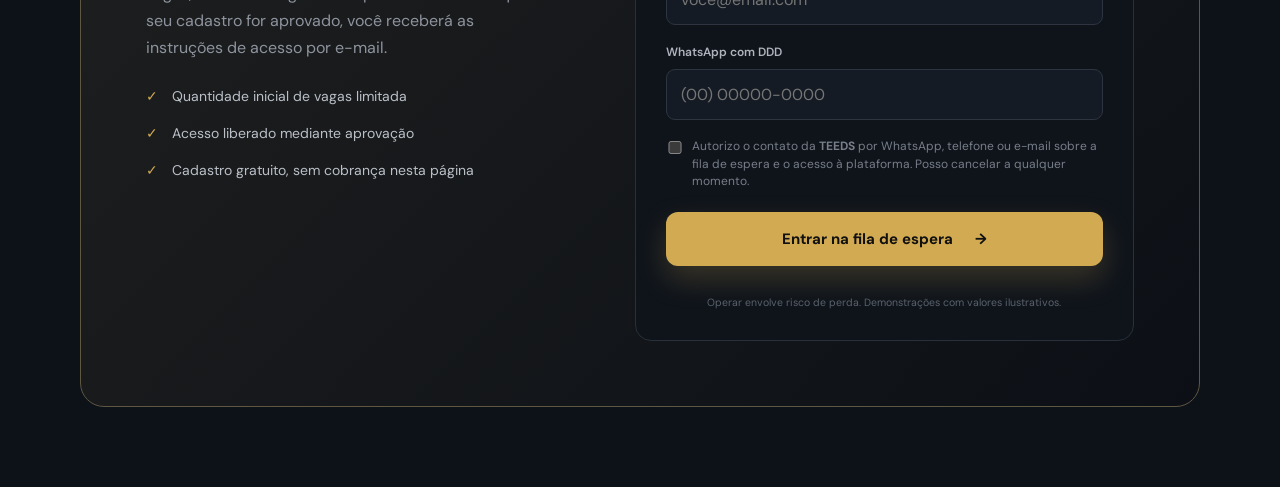
==== commit 1740edda: "OMNI: 2026-10-16 16:01" ====
--- a/cadastro/index.html
+++ b/cadastro/index.html
@@ -15,7 +15,6 @@
   <link rel="preconnect" href="https://fonts.gstatic.com" crossorigin>
   <link href="https://fonts.googleapis.com/css2?family=DM+Sans:wght@400;500;600;700;800&family=Playfair+Display:wght@600;700&display=swap" rel="stylesheet">
   <style>:root{--cor:#d2aa51;--cor-escura:#8c6926;--fundo:#0d1118;--fundo2:#11161e;--cartao:#161c25;--linha:#28303b;--texto:#f4f1ea;--muted:#9298a3;--verde:#42cb84;--vermelho:#ff6868;--sat:env(safe-area-inset-top,0px);--sab:env(safe-area-inset-bottom,0px);font-family:"DM Sans",sans-serif;color-scheme:dark;scroll-behavior:smooth}
-[data-marca=globalfly]{--fundo:#0B1626;--fundo2:#0e1c30;--cartao:#11213a;--linha:#22364f;--muted:#94a2b6}
 *{box-sizing:border-box}
 html{-webkit-text-size-adjust:100%}
 section[id]{scroll-margin-top:90px}
@@ -38,8 +37,6 @@
 [data-marca=teeds] .simbolo{padding:3px;background:#090b0f}[data-marca=teeds] .simbolo img{filter:drop-shadow(0 2px 5px #d2aa5155)}
 [data-marca=omni] .marca strong{font-family:"DM Sans",sans-serif;font-weight:700;color:#dce6f2}[data-marca=omni] .simbolo{padding:7px;border-radius:50%;background:#edf4fb}[data-marca=omni] .simbolo img{filter:saturate(.82)}
 [data-marca=omni] body:before{background:radial-gradient(circle at 70% 5%,#315f9940,transparent 34%)}
-[data-marca=globalfly] .marca strong{font-family:"DM Sans",sans-serif;font-weight:700;color:#e3ebf6}[data-marca=globalfly] .simbolo{padding:3px;background:#08111e;border-color:#1F6FD180}
-[data-marca=globalfly] body:before{background:radial-gradient(circle at 70% 5%,#1F6FD138,transparent 36%)}
 .topo-nav{display:flex;gap:26px;margin-left:auto;margin-right:26px}.topo-nav a{color:var(--muted);text-decoration:none;font-size:13px;font-weight:600}.topo-nav a:hover{color:var(--texto)}
 .topo-acao{color:#111;text-decoration:none;background:var(--cor);padding:11px 18px;border-radius:10px;font-size:13px;font-weight:700;white-space:nowrap}
 
@@ -57,7 +54,6 @@
 .hero h1{font:600 clamp(40px,4.6vw,66px)/1.05 "Playfair Display",serif;letter-spacing:-.04em}
 .hero h1 em{color:var(--cor);font-style:normal}
 [data-marca=omni] .hero h1,[data-marca=omni] h2{font-family:"DM Sans",sans-serif!important;font-weight:800!important;letter-spacing:-.045em!important}
-[data-marca=globalfly] .hero h1,[data-marca=globalfly] h2{font-family:"DM Sans",sans-serif!important;font-weight:800!important;letter-spacing:-.045em!important}
 .hero-texto>p{font-size:18px;line-height:1.7;color:#adb1b8;max-width:590px;margin:28px 0}
 .hero-acoes{display:flex;align-items:center;gap:20px}.hero-acoes small{color:#7a808b;font-size:12px;line-height:1.45;max-width:260px}
 .provas{list-style:none;margin:44px 0 0;padding:0;display:grid;gap:12px}
@@ -68,11 +64,9 @@
 /* --------------------------------------- a cabine (layout da plataforma) */
 .tv{position:relative;border:1px solid #2e3541;border-radius:18px;background:#10151d;box-shadow:0 45px 90px #000a,0 0 0 1px color-mix(in srgb,var(--cor) 16%,transparent);overflow:hidden;font-size:12px;transform:perspective(1400px) rotateY(-2.5deg)}
 [data-marca=omni] .tv{background:#0b1320;border-color:#26384d}
-[data-marca=globalfly] .tv{background:#0c1829;border-color:#21385a;box-shadow:0 45px 90px #000a,0 0 0 1px #1F6FD12e}
 .tv .up{color:var(--verde)}.tv .down{color:var(--vermelho)}
 .tv-topo{display:flex;align-items:center;justify-content:space-between;gap:16px;padding:14px 16px;border-bottom:1px solid var(--linha);background:#141a23}
 [data-marca=omni] .tv-topo{background:#0f1a29}
-[data-marca=globalfly] .tv-topo{background:#10203a}
 .tv-quem{display:flex;align-items:center;gap:11px;min-width:0}
 .tv-farol{flex-shrink:0;width:10px;height:10px;border-radius:50%;background:var(--verde);box-shadow:0 0 0 4px #42cb8433;animation:pulsa 1.6s ease-in-out infinite}
 @keyframes pulsa{50%{box-shadow:0 0 0 7px #42cb8411}}
@@ -127,7 +121,6 @@
 .bloco{padding:100px max(24px,calc((100vw - 1240px)/2))}
 .bloco.escuro{background:var(--fundo2);border-block:1px solid var(--linha)}
 [data-marca=omni] .bloco.escuro{background:#0e1622}
-[data-marca=globalfly] .bloco.escuro{background:#0e1c30}
 .bloco-cab{max-width:820px;margin:0 auto 54px;text-align:center}
 .bloco-cab h2,.gestao h2,.cadastro h2{font:600 clamp(32px,3.6vw,50px)/1.1 "Playfair Display",serif;letter-spacing:-.03em}
 .bloco-cab p{color:#8e949e;font-size:16px;line-height:1.7;margin:18px auto 0;max-width:680px}
@@ -226,7 +219,6 @@
 /* cadastro */
 .cadastro{max-width:1120px;margin:20px auto 80px;border:1px solid color-mix(in srgb,var(--cor) 32%,var(--linha));border-radius:24px;background:linear-gradient(135deg,color-mix(in srgb,var(--cor) 8%,#10141b),#0c1016);padding:65px;display:grid;grid-template-columns:.9fr 1.1fr;gap:80px}
 [data-marca=omni] .cadastro{background:linear-gradient(135deg,#142337,#0a1019)}
-[data-marca=globalfly] .cadastro{background:linear-gradient(135deg,#12264a,#0a1424)}[data-marca=globalfly] form{background:#0d1a2d}[data-marca=globalfly] input{background:#11213a;border-color:#263c5a}
 .cadastro-texto>p{color:#8e949e;line-height:1.7;margin:18px 0 12px}
 .cadastro-texto ul{list-style:none;padding:12px 0;margin:0;display:grid;gap:16px}.cadastro-texto li{font-size:14px;color:#bbc0c8}.cadastro-texto li i{font-style:normal;color:var(--cor);margin-right:10px}
 form{background:#0f141b;border:1px solid var(--linha);border-radius:16px;padding:30px;display:grid;gap:18px}
@@ -335,6 +327,105 @@
   .sessoes-expandir{display:block;width:100%;min-height:48px;margin-top:16px;padding:12px;border:1px solid var(--linha);border-radius:12px;background:var(--cartao);color:var(--texto);font:600 14px "DM Sans",sans-serif;cursor:pointer}
 }
 @media(prefers-reduced-motion:reduce){html{scroll-behavior:auto}*,*::before,*::after{animation:none!important;transition:none!important}}
+
+/* ================================================================ GLOBALFLY
+   Brandbook oficial GlobalFly Trade ("Precisão em movimento."). Tudo aqui é
+   prefixado por [data-marca=globalfly]: Teeds e OMNI não mudam em nada.
+   Azul GF nas superfícies, Marfim para leitura, Aço para apoio e linhas,
+   Ardósia de suporte, Ouro só como acento (botões, cortes diagonais, seleção).
+   Positivo e Alerta só para resultado. Sem brilho, sem gradiente decorativo.
+   Tipografia: Arimo (métrica da Liberation Sans); números em monoespaçada. */
+[data-marca=globalfly]{
+  --fundo:#051528;--fundo2:#041120;--cartao:#162537;--linha:#27374a;--texto:#F3F0E9;--muted:#9CB1C7;--verde:#2F8F72;--vermelho:#C95F5F;
+  --gf-leitura:color-mix(in srgb,#F3F0E9 86%,#051528);--gf-apoio:#9CB1C7;--gf-ardosia:#29445F;--gf-painel:#041120;--gf-lateral:#030d1a;--gf-grafico:#112032;--gf-inativo:#586a7f;
+  --gf-fonte:Arimo,Arial,Helvetica,sans-serif;--gf-mono:"DejaVu Sans Mono",Menlo,Consolas,monospace;
+  font-family:var(--gf-fonte)
+}
+/* fundo: grade discreta no lugar do brilho radial */
+[data-marca=globalfly] body:before{background:linear-gradient(90deg,#27374a 1px,transparent 1px) 0 0/72px 72px,linear-gradient(#27374a 1px,transparent 1px) 0 0/72px 72px;opacity:.32;-webkit-mask-image:radial-gradient(ellipse 75% 60% at 75% 0,#000,transparent 72%);mask-image:radial-gradient(ellipse 75% 60% at 75% 0,#000,transparent 72%)}
+/* tipografia */
+[data-marca=globalfly] :is(.hero h1,h2,.botao,input,.sessoes-expandir){font-family:var(--gf-fonte)!important}
+[data-marca=globalfly] :is(.hero h1,h2){font-weight:700!important;letter-spacing:-.02em!important;text-wrap:pretty}
+[data-marca=globalfly] h2{text-wrap:balance}
+[data-marca=globalfly] h3{font-weight:700;letter-spacing:-.01em}
+[data-marca=globalfly] .hero h1{font-size:clamp(34px,3.5vw,52px);line-height:1.1}
+[data-marca=globalfly] .hero h1 em{color:var(--gf-apoio)}
+@media(max-width:600px){[data-marca=globalfly] .hero h1{font-size:clamp(28px,7.6vw,36px);line-height:1.15}}
+[data-marca=globalfly] :is(.tv-resumo b,.tv-meta b,.tv-etapa em strong,.tv-tabela,.tv-trilho,.sessao .valor,.sessao footer b,.gp-linha b,.gp-barra em,.passos li i,.experiencia-numero){font-family:var(--gf-mono);font-variant-numeric:tabular-nums;letter-spacing:0}
+/* topo: assinatura oficial em imagem (versão reversa), com área de respiro */
+[data-marca=globalfly] .topo{background:color-mix(in srgb,var(--gf-lateral) 90%,transparent);backdrop-filter:blur(12px)}
+[data-marca=globalfly] .marca{letter-spacing:0;padding-block:4px}
+[data-marca=globalfly] .assinatura-oficial{display:block;width:204px;max-width:none;height:auto;margin-left:-13px}
+@media(max-width:600px){[data-marca=globalfly] .assinatura-oficial{width:196px}}
+@media(max-width:359px){[data-marca=globalfly] .assinatura-oficial{width:52px;margin-left:-11px}}
+/* ação: ouro com texto Azul GF (6:1); a seta vira um traço fino de direção */
+[data-marca=globalfly] :is(.topo-acao,.botao,.cta-fixo,.gp-botao){color:#051528}
+[data-marca=globalfly] .botao,[data-marca=globalfly] .botao:hover{box-shadow:none}
+[data-marca=globalfly] .botao:hover{filter:brightness(1.06)}
+[data-marca=globalfly] .cta-fixo{box-shadow:0 10px 24px #0006}
+[data-marca=globalfly] :is(.botao,.cta-fixo)>span{font-size:0;width:18px;height:1.5px;background:currentColor;flex-shrink:0}
+/* rótulos: Aço, com o corte diagonal em ouro no ângulo do monograma */
+[data-marca=globalfly] .sobretitulo{color:var(--gf-apoio);letter-spacing:.16em}
+[data-marca=globalfly] .sobretitulo>i{display:none}
+[data-marca=globalfly] .sobretitulo:before{content:"";flex-shrink:0;width:1.5px;height:14px;background:var(--cor);transform:rotate(37deg)}
+/* hero */
+[data-marca=globalfly] .hero-texto>p{color:var(--gf-leitura)}
+[data-marca=globalfly] :is(.hero-acoes small,.cta-linha small){color:var(--gf-apoio)}
+[data-marca=globalfly] .provas li{color:var(--gf-leitura)}
+[data-marca=globalfly] :is(.provas li b,.lista-check i,.cadastro-texto li i){background:none;border:1px solid var(--gf-ardosia);color:var(--gf-apoio)}
+[data-marca=globalfly] .cadastro-texto li i{border:0}
+[data-marca=globalfly] .lista-x i{background:none;border:1px solid color-mix(in srgb,var(--vermelho) 50%,transparent);color:var(--vermelho)}
+/* a cabine, nas superfícies de interface do brandbook */
+[data-marca=globalfly] .tv{background:var(--gf-painel);border-color:var(--linha);box-shadow:0 24px 48px #0007}
+[data-marca=globalfly] .tv-topo{background:var(--gf-lateral)}
+[data-marca=globalfly] .tv-farol{background:var(--verde);box-shadow:none;animation:gf-vivo 1.6s ease-in-out infinite}
+@keyframes gf-vivo{50%{opacity:.4}}
+[data-marca=globalfly] :is(.tv-onde,.tv-resumo i,.tv-resumo b small,.tv-abas small,.tv-etapa small,.tv-etapa em,.tv-etapa em strong i,.tv-rot,.tv-meta i,.tv-tabela th,.cabine-aviso,.sessao footer i){color:var(--gf-apoio)}
+[data-marca=globalfly] .tv-abas{color:var(--gf-leitura)}
+[data-marca=globalfly] .tv-etapa>i{color:var(--gf-apoio)}
+[data-marca=globalfly] .tv-etapa.concluida>i{background:color-mix(in srgb,var(--verde) 22%,transparent)}
+[data-marca=globalfly] .tv-linha i{background:var(--linha)}
+[data-marca=globalfly] .tv-fluxo .tv-linha span{box-shadow:none!important}
+[data-marca=globalfly] .tv-curva stop{stop-color:#2F8F72}
+[data-marca=globalfly] .tv-barra{background:var(--linha)}[data-marca=globalfly] .tv-barra u{background:var(--gf-inativo)}[data-marca=globalfly] .tv-barra i{box-shadow:none}
+[data-marca=globalfly] .tv-tabela td{border-bottom-color:var(--gf-grafico);color:var(--gf-leitura)}
+[data-marca=globalfly] .tv-tabela .chip{background:var(--cartao);color:var(--gf-apoio)}
+[data-marca=globalfly] .tv-tabela .chip.up{background:color-mix(in srgb,var(--verde) 22%,transparent);color:var(--verde)}
+[data-marca=globalfly] .tv-tabela .chip.down{background:color-mix(in srgb,var(--vermelho) 20%,transparent);color:var(--vermelho)}
+/* blocos: títulos à esquerda, linha de leitura entre 60 e 75 caracteres */
+[data-marca=globalfly] .bloco-cab{margin-left:0;margin-right:auto;text-align:left}
+[data-marca=globalfly] .bloco-cab p{margin-left:0;max-width:68ch;color:var(--gf-leitura)}
+[data-marca=globalfly] .cta-linha{justify-content:flex-start}
+[data-marca=globalfly] .faq{margin-left:0}
+[data-marca=globalfly] .faixa div{background:var(--cartao)}
+[data-marca=globalfly] .faixa b{color:var(--texto)}
+[data-marca=globalfly] .faixa span{color:var(--gf-apoio)}
+[data-marca=globalfly] :is(.passos li,.grade article,.ativo-cards div){background:var(--cartao)}
+[data-marca=globalfly] .passos li i{background:none;border:1px solid var(--gf-ardosia);color:var(--cor)}
+[data-marca=globalfly] :is(.passos p,.experiencia p,.ativo-texto p,.gestao-texto p,.lista-check li,.lista-x li,.faq details p,.cadastro-texto>p,.cadastro-texto li){color:var(--gf-leitura)}
+[data-marca=globalfly] :is(.grade p,.galeria figcaption span,.ativo-cards span){color:var(--gf-apoio)}
+[data-marca=globalfly] .grade i{color:var(--gf-apoio)}
+[data-marca=globalfly] .ativo-cards b{color:var(--texto)}
+[data-marca=globalfly] .moldura{background:var(--gf-painel);border-color:var(--linha)}
+[data-marca=globalfly] .moldura:before{box-shadow:inset 0 0 0 1px var(--linha)}
+/* sessões e gestão: verde e vermelho só no resultado */
+[data-marca=globalfly] .sessao.meta .selo{background:color-mix(in srgb,var(--verde) 20%,transparent)}
+[data-marca=globalfly] .sessao.stop .selo{background:color-mix(in srgb,var(--vermelho) 20%,transparent)}
+[data-marca=globalfly] .gestao-painel{background:var(--cartao);border-color:var(--linha);box-shadow:none}
+[data-marca=globalfly] .gp-linha{color:var(--gf-leitura)}
+[data-marca=globalfly] .gp-barra{background:var(--gf-grafico);color:var(--gf-leitura)}
+[data-marca=globalfly] .gp-barra i{background:color-mix(in srgb,var(--verde) 30%,transparent)}
+/* cadastro: superfície funda, um único corte diagonal em ouro */
+[data-marca=globalfly] .cadastro{position:relative;overflow:hidden;background:var(--gf-painel);border-color:var(--linha)}
+[data-marca=globalfly] .cadastro:before{content:"";position:absolute;bottom:-24px;left:72px;width:1.5px;height:140px;background:var(--cor);transform:rotate(37deg);transform-origin:bottom;pointer-events:none}
+[data-marca=globalfly] form{background:var(--cartao);border-color:var(--linha)}
+[data-marca=globalfly] .form-top{color:var(--gf-apoio)}[data-marca=globalfly] .form-top b{color:var(--texto)}
+[data-marca=globalfly] label{color:var(--gf-leitura)}
+[data-marca=globalfly] input{background:var(--gf-grafico);border-color:var(--linha)}
+[data-marca=globalfly] input::placeholder{color:var(--gf-apoio);opacity:.7}
+[data-marca=globalfly] input:focus{border-color:var(--cor);box-shadow:0 0 0 3px color-mix(in srgb,var(--cor) 18%,transparent)}
+[data-marca=globalfly] :is(.consentimento,.aviso-legal){color:var(--gf-apoio)}
+@media(max-width:900px){[data-marca=globalfly] .cadastro:before{display:none}}
 </style>
 </head>
 <body>
@@ -564,22 +655,64 @@
     demo: { id: 'firstblock', nome: 'Sessão demonstrativa' },
     fotos: [['omni-robos.webp', 'Robôs', 'Cada robô numa linha, com a cabine aberta mostrando a análise, as operações e a curva da sessão.'], ['omni-gerenciamento.webp', 'Gerenciamento', 'A planilha que calcula entrada, limites e objetivo antes de ligar o robô.'], ['omni-aulas.webp', 'Aulas', 'O treinamento da plataforma, do primeiro acesso à leitura de dígitos.'], ['omni-marketplace.webp', 'Marketplace', 'Ferramentas e produtos da casa, como o Simulador de Treinamento.']],
   },
+  /* GlobalFly Trade segue o brandbook oficial ("Precisão em movimento."):
+     Azul GF nas superfícies, Marfim para leitura, Aço para apoio e Ouro só
+     como acento. A assinatura NUNCA é digitada: o topo usa a imagem oficial
+     (`assinaturaImagem`, versão para fundo escuro). Voz clara, serena e
+     responsável, sem metáfora de aviação e sem promessa de ganho. */
   globalfly: {
-    nome: 'GLOBALFLY', prosa: 'GlobalFly', cor: '#C99A2E', escura: '#8a6a1f', emblema: '/globalfly-marca.png', assinatura: 'GLOBAL TRADING', tema: '#0B1626',
-    intro: 'A GlobalFly reúne robôs de operação, gestão de risco e acompanhamento ao vivo em uma plataforma só. Antes de decolar, você traça o plano de voo: quanto quer ganhar e quanto aceita perder. O robô assume o comando da execução, 24 horas, na sua conta da corretora.',
+    nome: 'GlobalFly Trade', prosa: 'GlobalFly', cor: '#B78D39', escura: '#29445F', emblema: '/globalfly-marca.png', assinatura: '', tema: '#051528',
+    assinaturaImagem: '/globalfly-assinatura.png',
+    // Arimo é a substituta métrica da Liberation Sans do brandbook. Só esta marca baixa a fonte.
+    fonte: 'https://fonts.googleapis.com/css2?family=Arimo:wght@400;500;600;700&display=swap',
+    positivo: '#2F8F72', alerta: '#C95F5F',
+    intro: 'A GlobalFly Trade reúne robôs de operação, gestão de risco e acompanhamento ao vivo em uma plataforma só. Antes de ligar, você define a meta de ganho e o limite de perda. O robô executa a estratégia com método, 24 horas, na sua própria conta da corretora, e encerra a sessão quando chega a um dos dois.',
+    // Trechos fixos do HTML que mudam só nesta marca: [seletor, texto] ou [seletor, [linha, destaque]].
+    textos: [
+      ['.hero .sobretitulo', 'Tecnologia, método e visão global'],
+      ['.hero h1', ['Decisões melhores começam com contexto.', 'Robôs com regras claras, na sua própria conta.']],
+    ],
     demo: { id: 'goreme', nome: 'Sessão demonstrativa' },
     // As telas da GlobalFly ainda serão capturadas. Enquanto o arquivo não
     // existir, a galeria esconde a figura (e a seção, se ficar vazia).
-    fotos: [['globalfly-robos.webp', 'Robôs', 'Cada robô numa linha, com a cabine aberta mostrando a análise, as operações e a curva da sessão.'], ['globalfly-gerenciamento.webp', 'Gerenciamento', 'O plano de voo antes de decolar: a planilha calcula entrada, limites e objetivo antes de ligar o robô.'], ['globalfly-aulas.webp', 'Aulas', 'O treinamento a bordo, do primeiro acesso à leitura de dígitos.'], ['globalfly-marketplace.webp', 'Marketplace', 'Ferramentas e produtos da plataforma, reunidos num só lugar.']],
+    fotos: [['globalfly-robos.webp', 'Robôs', 'Cada robô numa linha, com a cabine aberta mostrando a análise, as operações e a curva da sessão.'], ['globalfly-gerenciamento.webp', 'Gerenciamento', 'Contexto antes da decisão: a planilha calcula entrada, limites e objetivo antes de ligar o robô.'], ['globalfly-aulas.webp', 'Aulas', 'O treinamento da plataforma, do primeiro acesso à leitura de dígitos.'], ['globalfly-marketplace.webp', 'Marketplace', 'Ferramentas e produtos da plataforma, reunidos num só lugar.']],
   },
 }
 const config = MARCAS[marca]
 document.documentElement.dataset.marca = marca
 document.documentElement.style.setProperty('--cor', config.cor)
 document.documentElement.style.setProperty('--cor-escura', config.escura)
+if (config.fonte) {
+  const fonte = document.createElement('link'); fonte.rel = 'stylesheet'; fonte.href = config.fonte
+  document.head.appendChild(fonte)
+}
 document.querySelectorAll('body [data-marca]').forEach(el => { el.textContent = config.nome })
 document.querySelectorAll('[data-logo]').forEach(el => { el.src = config.emblema })
 document.querySelectorAll('[data-assinatura]').forEach(el => { el.textContent = config.assinatura })
+// Marca com assinatura oficial em imagem: o topo mostra o arquivo, nunca o nome
+// digitado. Abaixo de 360px de tela a assinatura ficaria menor que o mínimo do
+// brandbook (~180px), então entra o monograma.
+if (config.assinaturaImagem) {
+  const quadro = document.createElement('picture')
+  const monograma = document.createElement('source')
+  monograma.media = '(max-width: 359px)'; monograma.srcset = config.emblema
+  const img = document.createElement('img')
+  img.className = 'assinatura-oficial'; img.src = config.assinaturaImagem; img.alt = config.nome
+  img.width = 900; img.height = 283; img.decoding = 'async'
+  quadro.append(monograma, img)
+  document.querySelector('.topo .marca').replaceChildren(quadro)
+}
+for (const [seletor, texto] of config.textos ?? []) {
+  const el = document.querySelector(seletor); if (!el) continue
+  if (Array.isArray(texto)) {
+    const destaque = document.createElement('em'); destaque.textContent = texto[1]
+    el.replaceChildren(document.createTextNode(texto[0]), document.createElement('br'), destaque)
+  } else {
+    // preserva o marcador (<i>) do sobretítulo e troca só o texto
+    const marcador = el.querySelector(':scope > i')
+    el.replaceChildren(...(marcador ? [marcador, document.createTextNode(' ')] : []), document.createTextNode(texto))
+  }
+}
 document.querySelector('[data-intro]').textContent = config.intro
 document.title = `${config.nome} · Robôs de operação com gestão de risco`
 document.querySelector('[data-favicon-ico]').href = `/pwa-${marca}/favicon.ico`
@@ -725,7 +858,7 @@
     const x = i => n > 1 ? (i / (n - 1)) * 560 : 0, y = v => 56 - ((v - min) / (max - min || 1)) * 50
     const d = pontos.map((v, i) => `${i ? 'L' : 'M'}${x(i).toFixed(1)} ${y(v).toFixed(1)}`).join(' ')
     curvaLinha.setAttribute('d', d); curvaArea.setAttribute('d', `${d} L560 60 L0 60Z`)
-    curvaLinha.style.stroke = resultado >= 0 ? '#42cb84' : '#ff6868'
+    curvaLinha.style.stroke = resultado >= 0 ? (config.positivo ?? '#42cb84') : (config.alerta ?? '#ff6868')
   }
   const empurrarDigito = d => {
     digitos.push(d); if (digitos.length > 16) digitos.shift()
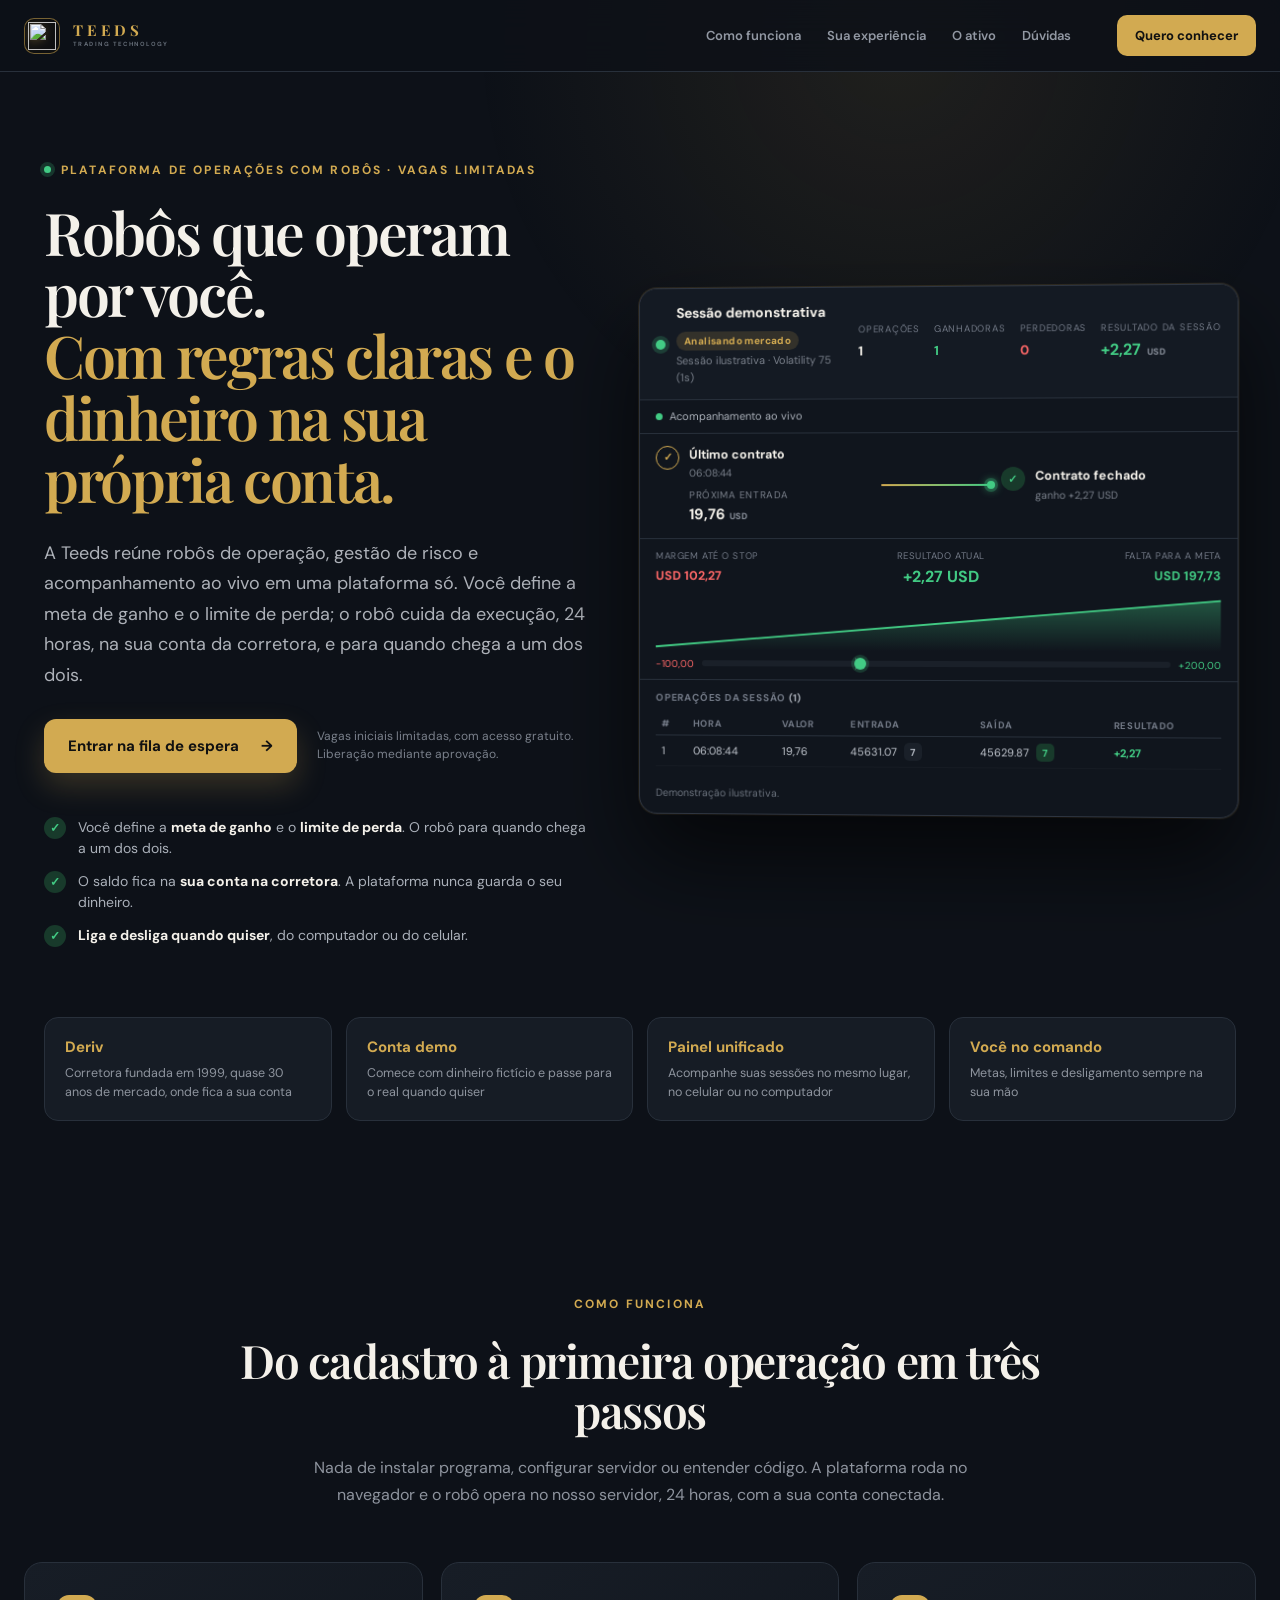
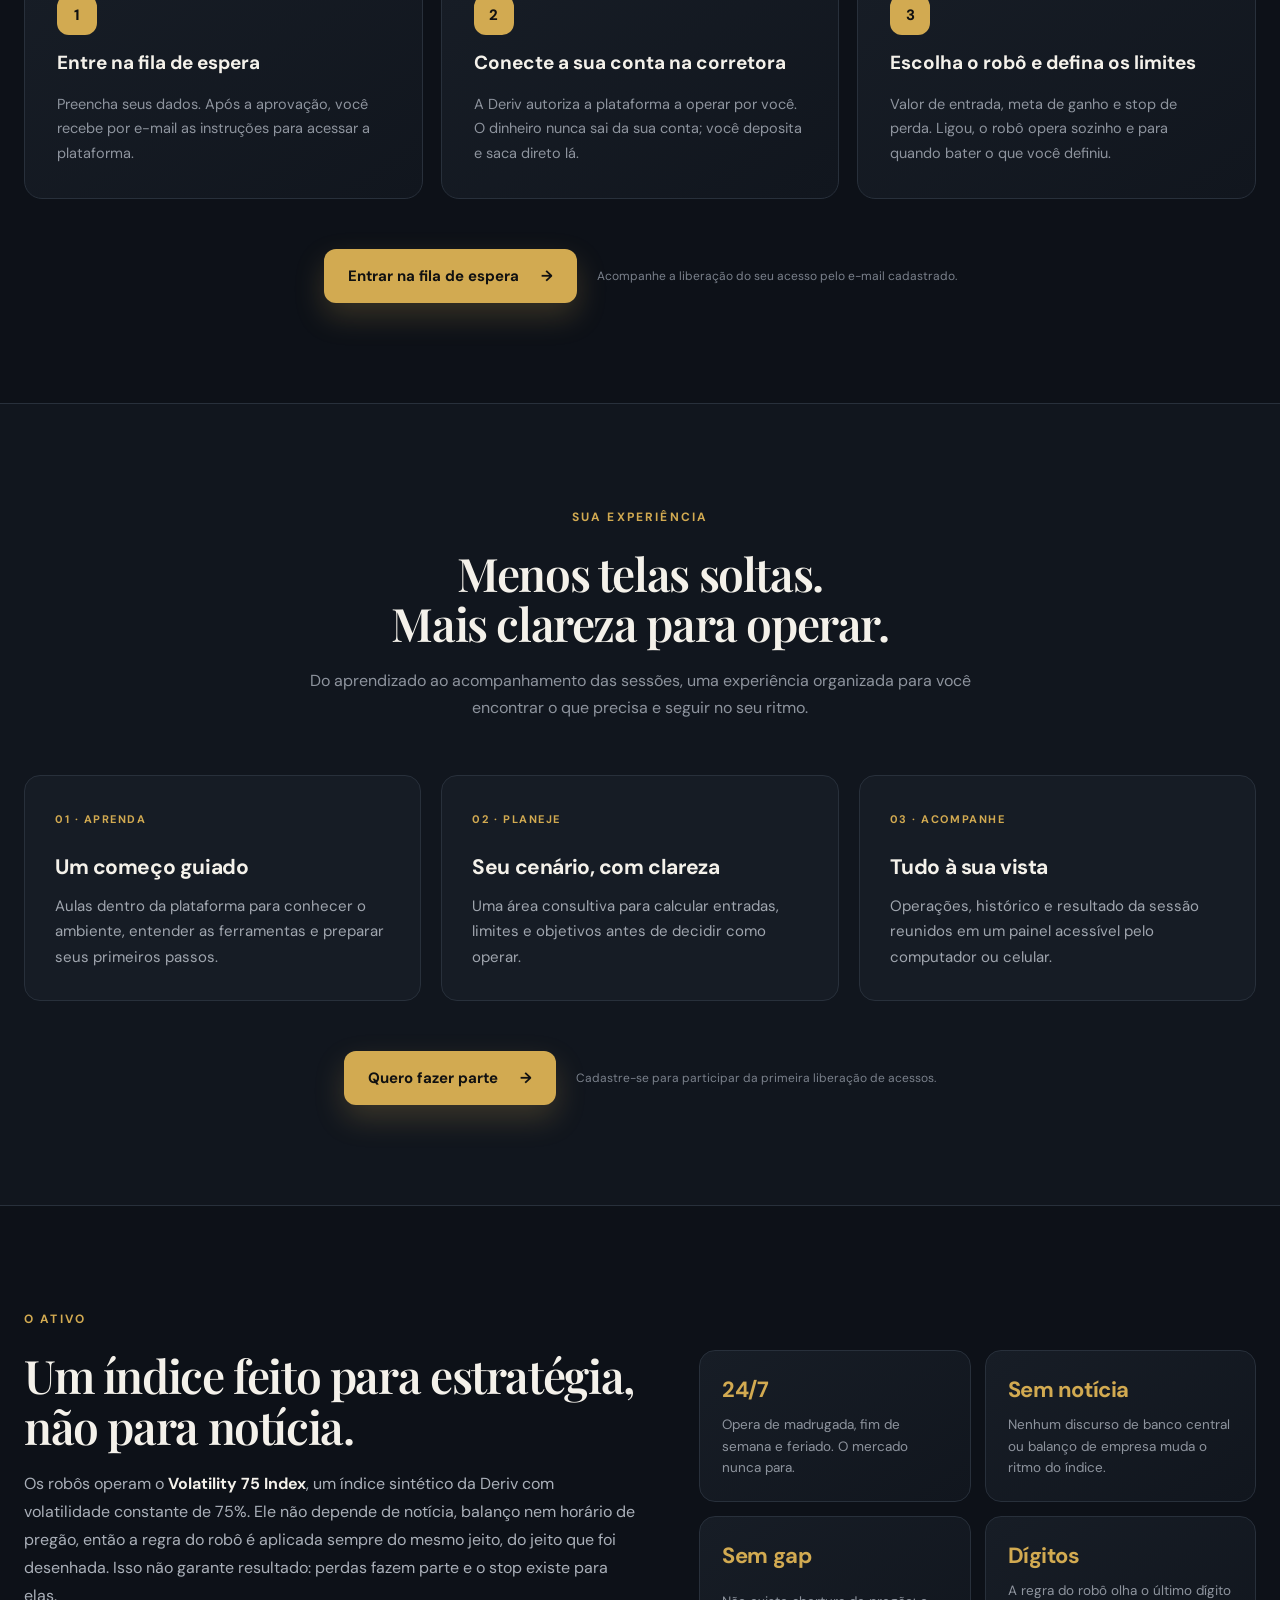
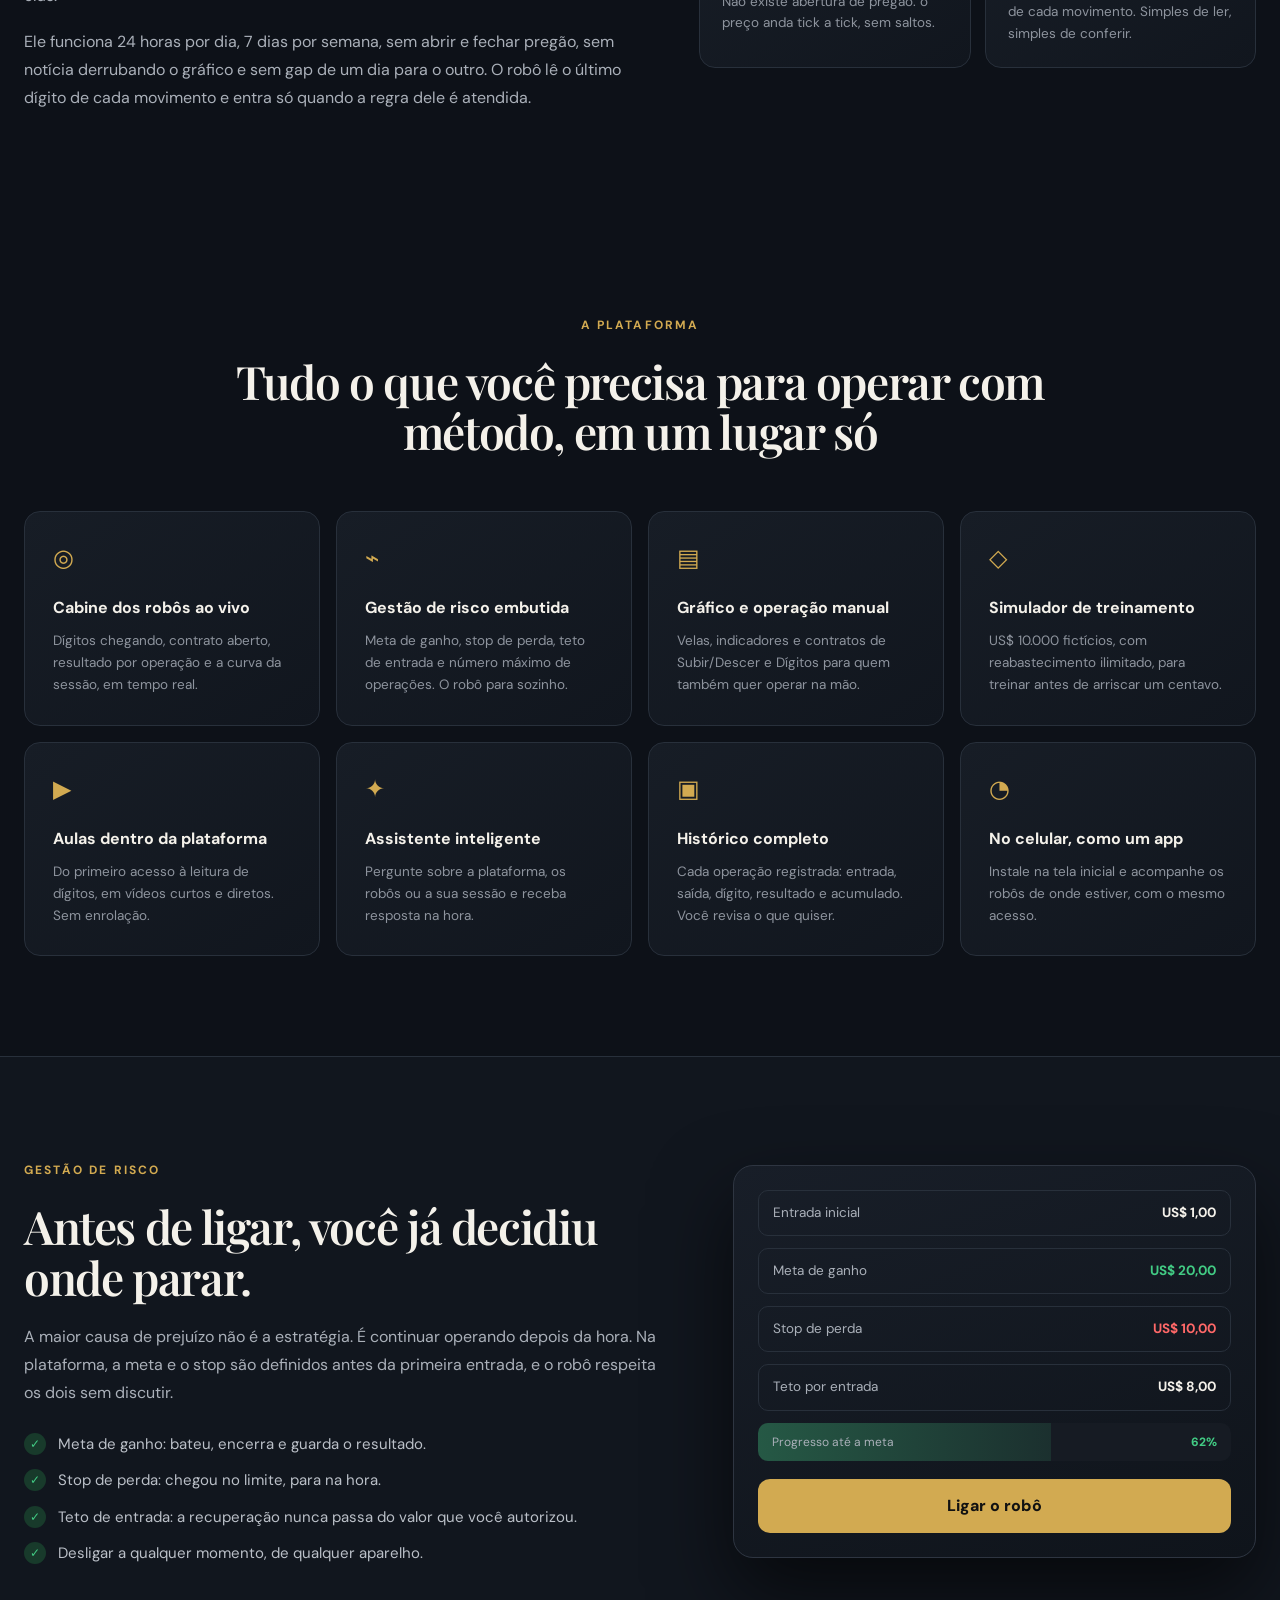
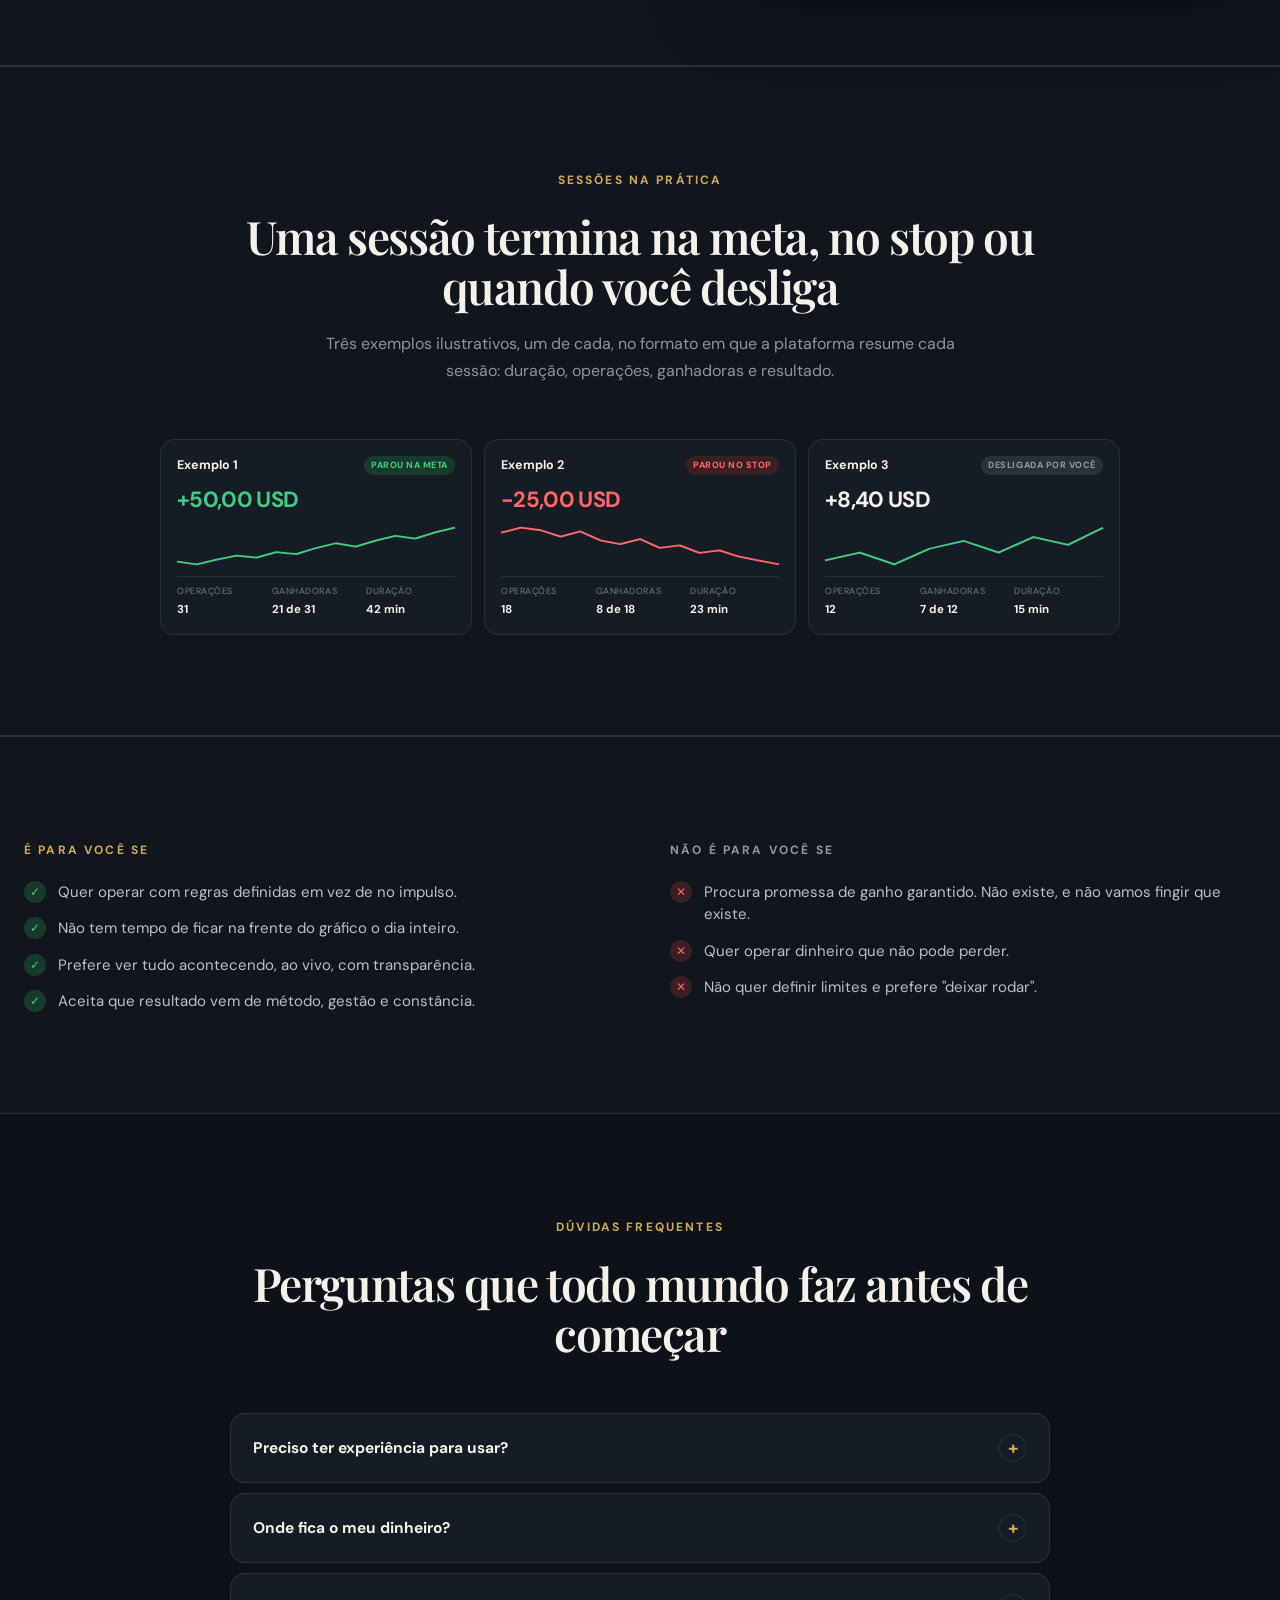
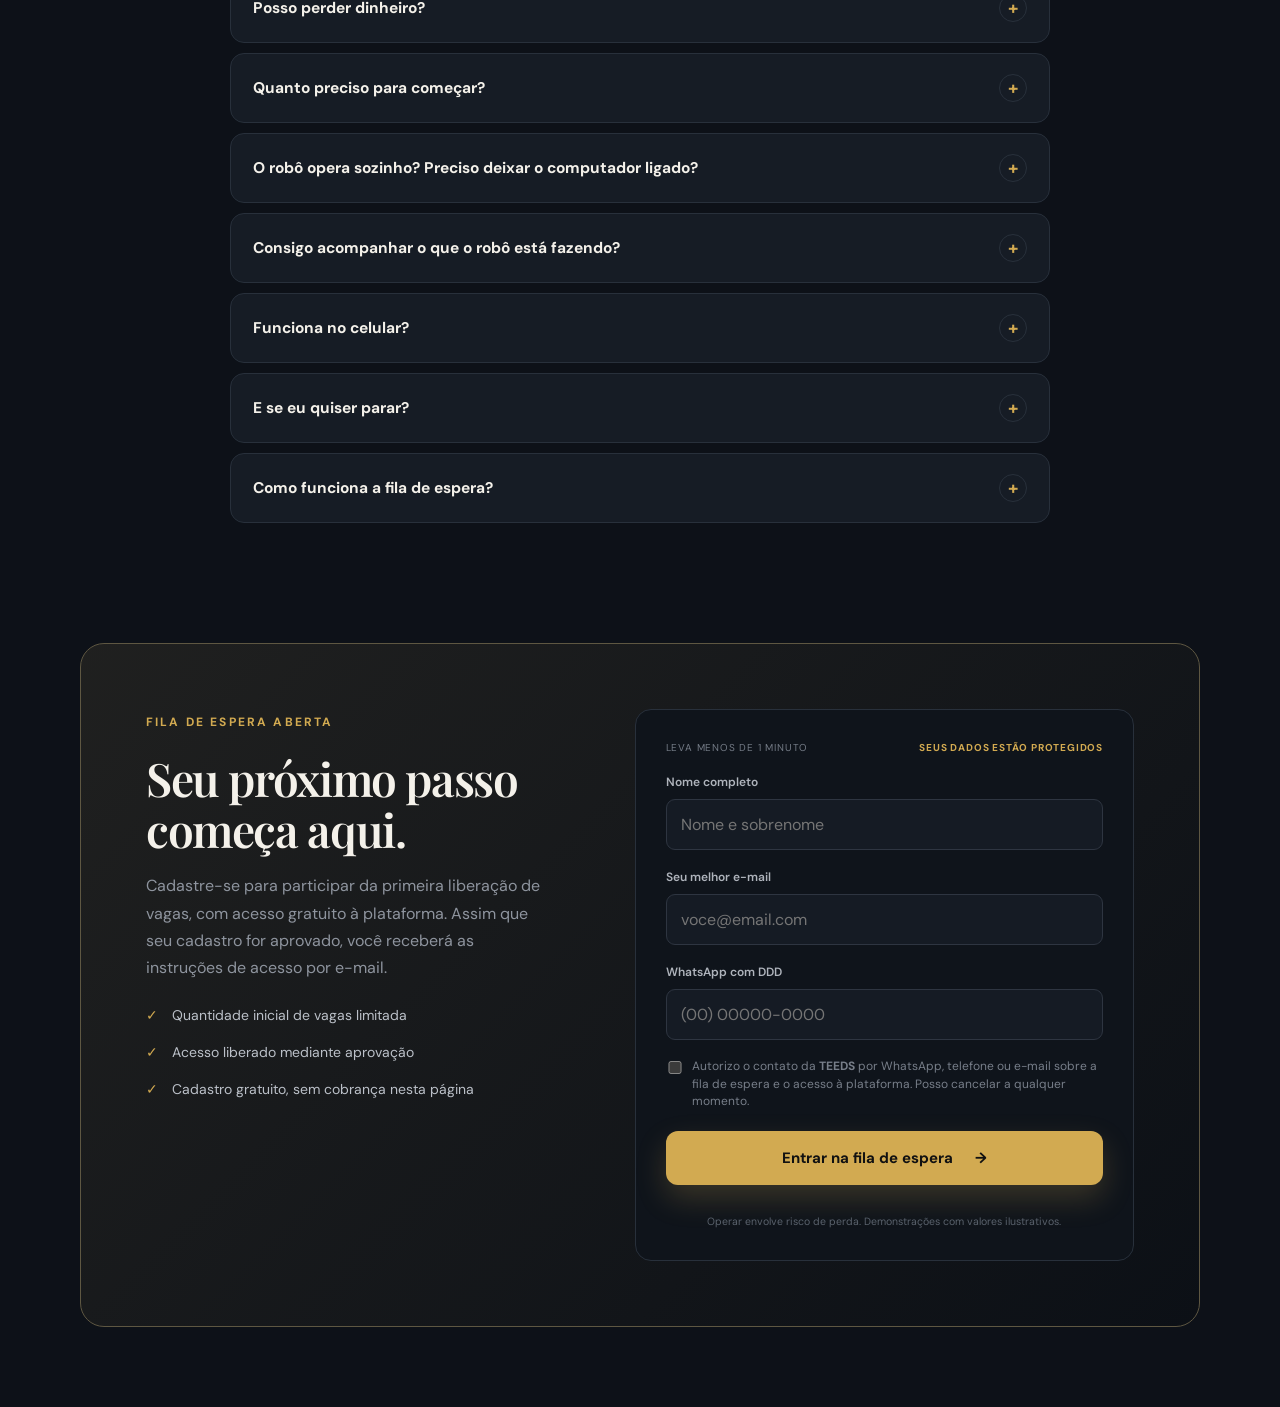
==== commit 7c92d35b: "OMNI: 2026-10-29 20:52" ====
--- a/cadastro/index.html
+++ b/cadastro/index.html
@@ -426,6 +426,10 @@
 [data-marca=globalfly] input:focus{border-color:var(--cor);box-shadow:0 0 0 3px color-mix(in srgb,var(--cor) 18%,transparent)}
 [data-marca=globalfly] :is(.consentimento,.aviso-legal){color:var(--gf-apoio)}
 @media(max-width:900px){[data-marca=globalfly] .cadastro:before{display:none}}
+/* sessões na prática (29/10/2026): três exemplos, um de cada jeito de terminar */
+.sessoes{grid-template-columns:repeat(3,minmax(0,1fr));max-width:960px}
+.sessao.manual .selo{color:var(--muted);background:color-mix(in srgb,var(--muted) 16%,transparent)}
+@media(max-width:600px){.sessoes{grid-template-columns:minmax(0,1fr)}}
 </style>
 </head>
 <body>
@@ -445,7 +449,7 @@
         <p data-intro></p>
         <div class="hero-acoes"><a class="botao" href="#cadastro">Entrar na fila de espera <span>→</span></a><small>Vagas iniciais limitadas, com acesso gratuito. Liberação mediante aprovação.</small></div>
         <ul class="provas" aria-label="Por que confiar">
-          <li><b>✓</b><span>Você define <strong>quanto quer ganhar</strong> e <strong>quanto aceita perder</strong>. O robô obedece.</span></li>
+          <li><b>✓</b><span>Você define a <strong>meta de ganho</strong> e o <strong>limite de perda</strong>. O robô para quando chega a um dos dois.</span></li>
           <li><b>✓</b><span>O saldo fica na <strong>sua conta na corretora</strong>. A plataforma nunca guarda o seu dinheiro.</span></li>
           <li><b>✓</b><span><strong>Liga e desliga quando quiser</strong>, do computador ou do celular.</span></li>
         </ul>
@@ -518,7 +522,7 @@
       <div class="ativo-texto">
         <span class="sobretitulo">O ativo</span>
         <h2>Um índice feito para estratégia, não para notícia.</h2>
-        <p>Os robôs operam o <b>Volatility 75 Index</b>, um índice que mede a volatilidade do mercado no espaço de 75 movimentações. Por isso ele é mais estável e tem um ritmo mais previsível do que moedas e ações: é o cenário ideal para a estratégia do robô ser aplicada com consistência, do jeito que foi desenhada.</p>
+        <p>Os robôs operam o <b>Volatility 75 Index</b>, um índice sintético da Deriv com volatilidade constante de 75%. Ele não depende de notícia, balanço nem horário de pregão, então a regra do robô é aplicada sempre do mesmo jeito, do jeito que foi desenhada. Isso não garante resultado: perdas fazem parte e o stop existe para elas.</p>
         <p>Ele funciona 24 horas por dia, 7 dias por semana, sem abrir e fechar pregão, sem notícia derrubando o gráfico e sem gap de um dia para o outro. O robô lê o último dígito de cada movimento e entra só quando a regra dele é atendida.</p>
       </div>
       <div class="ativo-cards">
@@ -569,9 +573,8 @@
 
     <!-- ========================================================== SESSÕES -->
     <section class="bloco escuro" id="sessoes">
-      <div class="bloco-cab"><span class="sobretitulo">Sessões na prática</span><h2>Como uma sessão termina quando a gestão é respeitada</h2><p>Vinte sessões de exemplo, no formato em que a plataforma resume cada uma: robô, duração, operações, acertos e resultado. Inclusive as que pararam no stop, porque isso também faz parte.</p></div>
+      <div class="bloco-cab"><span class="sobretitulo">Sessões na prática</span><h2>Uma sessão termina na meta, no stop ou quando você desliga</h2><p>Três exemplos ilustrativos, um de cada, no formato em que a plataforma resume cada sessão: duração, operações, ganhadoras e resultado.</p></div>
       <div class="sessoes" id="lista-sessoes" data-sessoes></div>
-      <button class="sessoes-expandir" type="button" aria-controls="lista-sessoes" aria-expanded="false">Ver todas as sessões de exemplo</button>
     </section>
 
 
@@ -607,7 +610,7 @@
       <div class="cadastro-texto"><span class="sobretitulo">Fila de espera aberta</span><h2>Seu próximo passo começa aqui.</h2><p>Cadastre-se para participar da primeira liberação de vagas, com acesso gratuito à plataforma. Assim que seu cadastro for aprovado, você receberá as instruções de acesso por e-mail.</p><ul><li><i>✓</i> Quantidade inicial de vagas limitada</li><li><i>✓</i> Acesso liberado mediante aprovação</li><li><i>✓</i> Cadastro gratuito, sem cobrança nesta página</li></ul></div>
       <form id="form-lead" novalidate>
         <div class="form-top"><span>Leva menos de 1 minuto</span><b>Seus dados estão protegidos</b></div>
-        <label>Nome completo<input name="nome" autocomplete="name" maxlength="120" placeholder="Como podemos chamar você?" required></label>
+        <label>Nome completo<input name="nome" autocomplete="name" autocapitalize="words" maxlength="120" placeholder="Nome e sobrenome" required></label>
         <label>Seu melhor e-mail<input name="email" type="email" autocomplete="email" maxlength="180" placeholder="voce@email.com" required></label>
         <label>WhatsApp com DDD<input name="telefone" type="tel" autocomplete="tel" maxlength="19" placeholder="(00) 00000-0000" required></label>
         <input class="armadilha" name="empresa" tabindex="-1" autocomplete="off" aria-hidden="true">
@@ -645,13 +648,13 @@
 const MARCAS = {
   teeds: {
     nome: 'TEEDS', cor: '#d2aa51', escura: '#8c6926', emblema: '/teeds-marca.png', assinatura: 'TRADING TECHNOLOGY', tema: '#090a0d',
-    intro: 'A Teeds reúne robôs de operação, gestão de risco e acompanhamento ao vivo em uma plataforma só. Você define quanto quer ganhar e quanto aceita perder; o robô cuida da execução, 24 horas, na sua conta da corretora.',
+    intro: 'A Teeds reúne robôs de operação, gestão de risco e acompanhamento ao vivo em uma plataforma só. Você define a meta de ganho e o limite de perda; o robô cuida da execução, 24 horas, na sua conta da corretora, e para quando chega a um dos dois.',
     demo: { id: 'thepalm', nome: 'Sessão demonstrativa' },
     fotos: [['teeds-robos.webp', 'Robôs', 'Cada robô numa linha, com a cabine aberta mostrando a análise, as operações e a curva da sessão.'], ['teeds-gerenciamento.webp', 'Gerenciamento', 'A planilha que calcula entrada, limites e objetivo antes de ligar o robô.'], ['teeds-aulas.webp', 'Aulas', 'O treinamento da plataforma, do primeiro acesso à leitura de dígitos.'], ['teeds-marketplace.webp', 'Marketplace', 'Ferramentas e produtos da casa, como o Simulador de Treinamento.']],
   },
   omni: {
     nome: 'OMNI', cor: '#6c93c6', escura: '#0e2a4e', emblema: '/omni-marca.png', assinatura: 'FINANCIAL INTELLIGENCE', tema: '#081525',
-    intro: 'A OMNI reúne robôs de operação, gestão de risco e acompanhamento ao vivo em uma plataforma só. Você define quanto quer ganhar e quanto aceita perder; o robô cuida da execução, 24 horas, na sua conta da corretora.',
+    intro: 'A OMNI reúne robôs de operação, gestão de risco e acompanhamento ao vivo em uma plataforma só. Você define a meta de ganho e o limite de perda; o robô cuida da execução, 24 horas, na sua conta da corretora, e para quando chega a um dos dois.',
     demo: { id: 'firstblock', nome: 'Sessão demonstrativa' },
     fotos: [['omni-robos.webp', 'Robôs', 'Cada robô numa linha, com a cabine aberta mostrando a análise, as operações e a curva da sessão.'], ['omni-gerenciamento.webp', 'Gerenciamento', 'A planilha que calcula entrada, limites e objetivo antes de ligar o robô.'], ['omni-aulas.webp', 'Aulas', 'O treinamento da plataforma, do primeiro acesso à leitura de dígitos.'], ['omni-marketplace.webp', 'Marketplace', 'Ferramentas e produtos da casa, como o Simulador de Treinamento.']],
   },
@@ -741,36 +744,27 @@
 }
 
 /* ------------------------------------------------ sessões na prática */
-/* Vinte sessões ILUSTRATIVAS, geradas com semente fixa: 18 positivas (meta ou
-   encerramento manual no lucro) e 2 negativas (stop). Está escrito na tela. */
+/* Os três jeitos de uma sessão terminar, um de cada: na meta, no stop e
+   desligada pela pessoa. 29/10/2026 (revisão): antes eram vinte sessões com
+   dezoito na meta, o que virava promessa de resultado pela imagem. */
 ;(() => {
   const el = document.querySelector('[data-sessoes]'); if (!el) return
-  let semente = 777
-  const sortear = () => { semente |= 0; semente = semente + 0x6D2B79F5 | 0; let t = Math.imul(semente ^ semente >>> 15, 1 | semente); t = t + Math.imul(t ^ t >>> 7, 61 | t) ^ t; return ((t ^ t >>> 14) >>> 0) / 4294967296 }
-  const entre = (a, b) => a + sortear() * (b - a)
   const num = v => Math.abs(v).toFixed(2).replace('.', ',')
-  const sessoes = []
-  for (let i = 0; i < 20; i++) {
-    const negativa = i === 6 || i === 15
-    const robo = `Sessão de exemplo ${String(i + 1).padStart(2, '0')}`
-    const meta = [20, 30, 50, 80, 100, 150, 200][Math.floor(sortear() * 7)]
-    const resultado = negativa ? -Math.round(entre(0.45, 0.8) * meta * 100) / 100 : Math.round(entre(0.92, 1.06) * meta * 100) / 100
-    const ops = Math.round(entre(9, 64)), ganhas = negativa ? Math.round(ops * entre(0.42, 0.55)) : Math.round(ops * entre(0.68, 0.92))
-    const minutos = Math.round(entre(6, 95))
-    // curva: ruído com deriva até o resultado
-    const pontos = [0]; let v = 0
-    for (let k = 1; k <= 24; k++) { const alvo = resultado * k / 24; v = alvo + (sortear() - 0.5) * meta * 0.25 * (1 - k / 24); pontos.push(k === 24 ? resultado : v) }
-    sessoes.push({ robo, meta, resultado, ops, ganhas, minutos, pontos, negativa })
-  }
+  const sessoes = [
+    { tipo: 'meta', titulo: 'Exemplo 1', selo: 'Parou na meta', resultado: 50, ops: 31, ganhas: 21, minutos: 42, pontos: [0, -4, 3, 9, 6, 14, 11, 20, 27, 22, 31, 38, 34, 43, 50] },
+    { tipo: 'stop', titulo: 'Exemplo 2', selo: 'Parou no stop', resultado: -25, ops: 18, ganhas: 8, minutos: 23, pontos: [0, 4, 2, -3, 1, -6, -9, -5, -12, -10, -16, -14, -19, -22, -25] },
+    { tipo: 'manual', titulo: 'Exemplo 3', selo: 'Desligada por você', resultado: 8.4, ops: 12, ganhas: 7, minutos: 15, pontos: [0, 2, -1, 3, 5, 2, 6, 4, 8.4] },
+  ]
   for (const s of sessoes) {
     const art = document.createElement('article')
-    art.className = `sessao ${s.negativa ? 'stop' : 'meta'}`
+    art.className = `sessao ${s.tipo}`
+    const n = s.pontos.length - 1
     const min = Math.min(...s.pontos, 0), max = Math.max(...s.pontos, 1)
-    const x = i => (i / 24) * 200, y = p => 44 - ((p - min) / (max - min || 1)) * 40
+    const x = i => (i / n) * 200, y = p => 44 - ((p - min) / (max - min || 1)) * 40
     const d = s.pontos.map((p, i) => `${i ? 'L' : 'M'}${x(i).toFixed(1)} ${y(p).toFixed(1)}`).join(' ')
-    art.innerHTML = `<header><b></b><span class="selo"></span></header><strong class="valor"></strong><svg viewBox="0 0 200 48" preserveAspectRatio="none" aria-hidden="true"><path d="${d}"/></svg><footer><span><i>Operações</i><b></b></span><span><i>Acertos</i><b></b></span><span><i>Duração</i><b></b></span></footer>`
-    art.querySelector('header b').textContent = s.robo
-    art.querySelector('.selo').textContent = s.negativa ? 'Parou no stop' : 'Meta batida'
+    art.innerHTML = `<header><b></b><span class="selo"></span></header><strong class="valor"></strong><svg viewBox="0 0 200 48" preserveAspectRatio="none" aria-hidden="true"><path d="${d}"/></svg><footer><span><i>Operações</i><b></b></span><span><i>Ganhadoras</i><b></b></span><span><i>Duração</i><b></b></span></footer>`
+    art.querySelector('header b').textContent = s.titulo
+    art.querySelector('.selo').textContent = s.selo
     art.querySelector('.valor').textContent = `${s.resultado < 0 ? '−' : '+'}${num(s.resultado)} USD`
     const f = art.querySelectorAll('footer b'); f[0].textContent = String(s.ops); f[1].textContent = `${s.ganhas} de ${s.ops}`; f[2].textContent = `${s.minutos} min`
     el.appendChild(art)
@@ -781,7 +775,7 @@
 const nomeNoTexto = config.prosa ?? config.nome
 const FAQ = [
   ['Preciso ter experiência para usar?', `Não. A plataforma foi feita para quem está começando: aulas curtas dentro dela, conta demo com dinheiro fictício e a equipe ${nomeNoTexto} acompanhando a configuração. Quem já opera encontra gráfico, indicadores e operação manual também.`],
-  ['Onde fica o meu dinheiro?', `Na sua própria conta na Deriv, corretora internacional com mais de 20 anos de mercado. A ${nomeNoTexto} recebe apenas uma autorização para operar; depósitos e saques são feitos por você, direto na corretora. A plataforma nunca guarda saldo.`],
+  ['Onde fica o meu dinheiro?', `Na sua própria conta na Deriv, corretora internacional fundada em 1999. A ${nomeNoTexto} recebe apenas uma autorização para operar; depósitos e saques são feitos por você, direto na corretora. A plataforma nunca guarda saldo.`],
   ['Posso perder dinheiro?', 'Pode. Toda operação financeira envolve risco, e ninguém sério promete ganho garantido. O que a plataforma faz é colocar o risco sob controle: você define o stop de perda antes de ligar e o robô para ali. O quanto arriscar é sempre decisão sua.'],
   ['Quanto preciso para começar?', 'Você pode começar na conta demo, sem dinheiro nenhum, e conhecer tudo com calma. Na conta real, a entrada mínima por operação é pequena (a partir de US$ 0,35) e o valor total é você quem define.'],
   ['O robô opera sozinho? Preciso deixar o computador ligado?', 'Ele opera no nosso servidor, 24 horas, com a sua conta conectada. Pode fechar o notebook ou trancar o celular: o robô continua e para sozinho quando bater a meta ou o stop.'],
@@ -942,7 +936,7 @@
 window.visualViewport?.addEventListener('resize', atualizarCta)
 atualizarCta()
 const maisSessoes = document.querySelector('.sessoes-expandir')
-maisSessoes.addEventListener('click', () => {
+if (maisSessoes) maisSessoes.addEventListener('click', () => {
   const expandida = document.querySelector('[data-sessoes]').classList.toggle('expandida')
   maisSessoes.setAttribute('aria-expanded', String(expandida))
   maisSessoes.textContent = expandida ? 'Mostrar menos sessões' : 'Ver todas as sessões de exemplo'
@@ -956,6 +950,10 @@
 try { localStorage.setItem(chaveVisitas, String(visitas)) } catch {}
 const form = document.querySelector('#form-lead')
 const telefone = form.elements.telefone
+// nome e sobrenome, como o cadastro do app exige (29/10/2026)
+const campoNome = form.elements.nome
+const conferirNome = () => campoNome.setCustomValidity(campoNome.value.trim().split(/\s+/).filter(p => p.length >= 2).length >= 2 || !campoNome.value.trim() ? '' : 'Escreva o nome e o sobrenome.')
+campoNome.addEventListener('input', conferirNome)
 telefone.addEventListener('input', () => {
   const d = telefone.value.replace(/\D/g, '').slice(0, 11)
   telefone.value = d.length <= 10 ? d.replace(/^(\d{0,2})(\d{0,4})(\d{0,4})$/, (_,a,b,c) => `${a?'('+a:''}${a.length===2?') ':''}${b}${c?'-'+c:''}`) : d.replace(/^(\d{2})(\d{5})(\d{0,4})$/, '($1) $2-$3')
@@ -963,6 +961,7 @@
 form.addEventListener('submit', async event => {
   event.preventDefault()
   const mensagem = form.querySelector('.mensagem'), botao = form.querySelector('button')
+  conferirNome()
   if (!form.reportValidity()) return
   botao.disabled = true; botao.textContent = 'Enviando…'; mensagem.textContent = ''
   const dados = Object.fromEntries(new FormData(form))
@@ -978,12 +977,14 @@
     if (!resposta.ok) throw new Error(corpo.erro || 'Não foi possível enviar agora.')
     // Só avança depois de o motor confirmar que o lead foi preservado. O nome
     // vai só para personalizar a próxima tela (ela usa textContent, nunca HTML).
+    // o primeiro nome vai pela sessão do navegador, nunca na URL (histórico, analytics, referer)
+    try { sessionStorage.setItem('captura-nome', String(dados.nome).trim().split(/\s+/)[0].slice(0, 40)) } catch {}
     const proxima = new URL('./obrigado/', location.href)
-    proxima.searchParams.set('nome', String(dados.nome).trim().split(/\s+/)[0])
     for (const [chave, valor] of utm) if (chave.startsWith('utm_')) proxima.searchParams.set(chave, valor)
     location.assign(proxima)
   } catch (e) {
-    mensagem.textContent = e.message; mensagem.className = 'mensagem erro'
+    // sem rede o navegador rejeita com "Load failed"/"Failed to fetch", em inglês
+    mensagem.textContent = e instanceof TypeError || !e.message ? 'Sem conexão com a internet. Tente de novo.' : e.message; mensagem.className = 'mensagem erro'
     botao.disabled = false; botao.innerHTML = 'Tentar novamente <span>→</span>'
   }
 })
